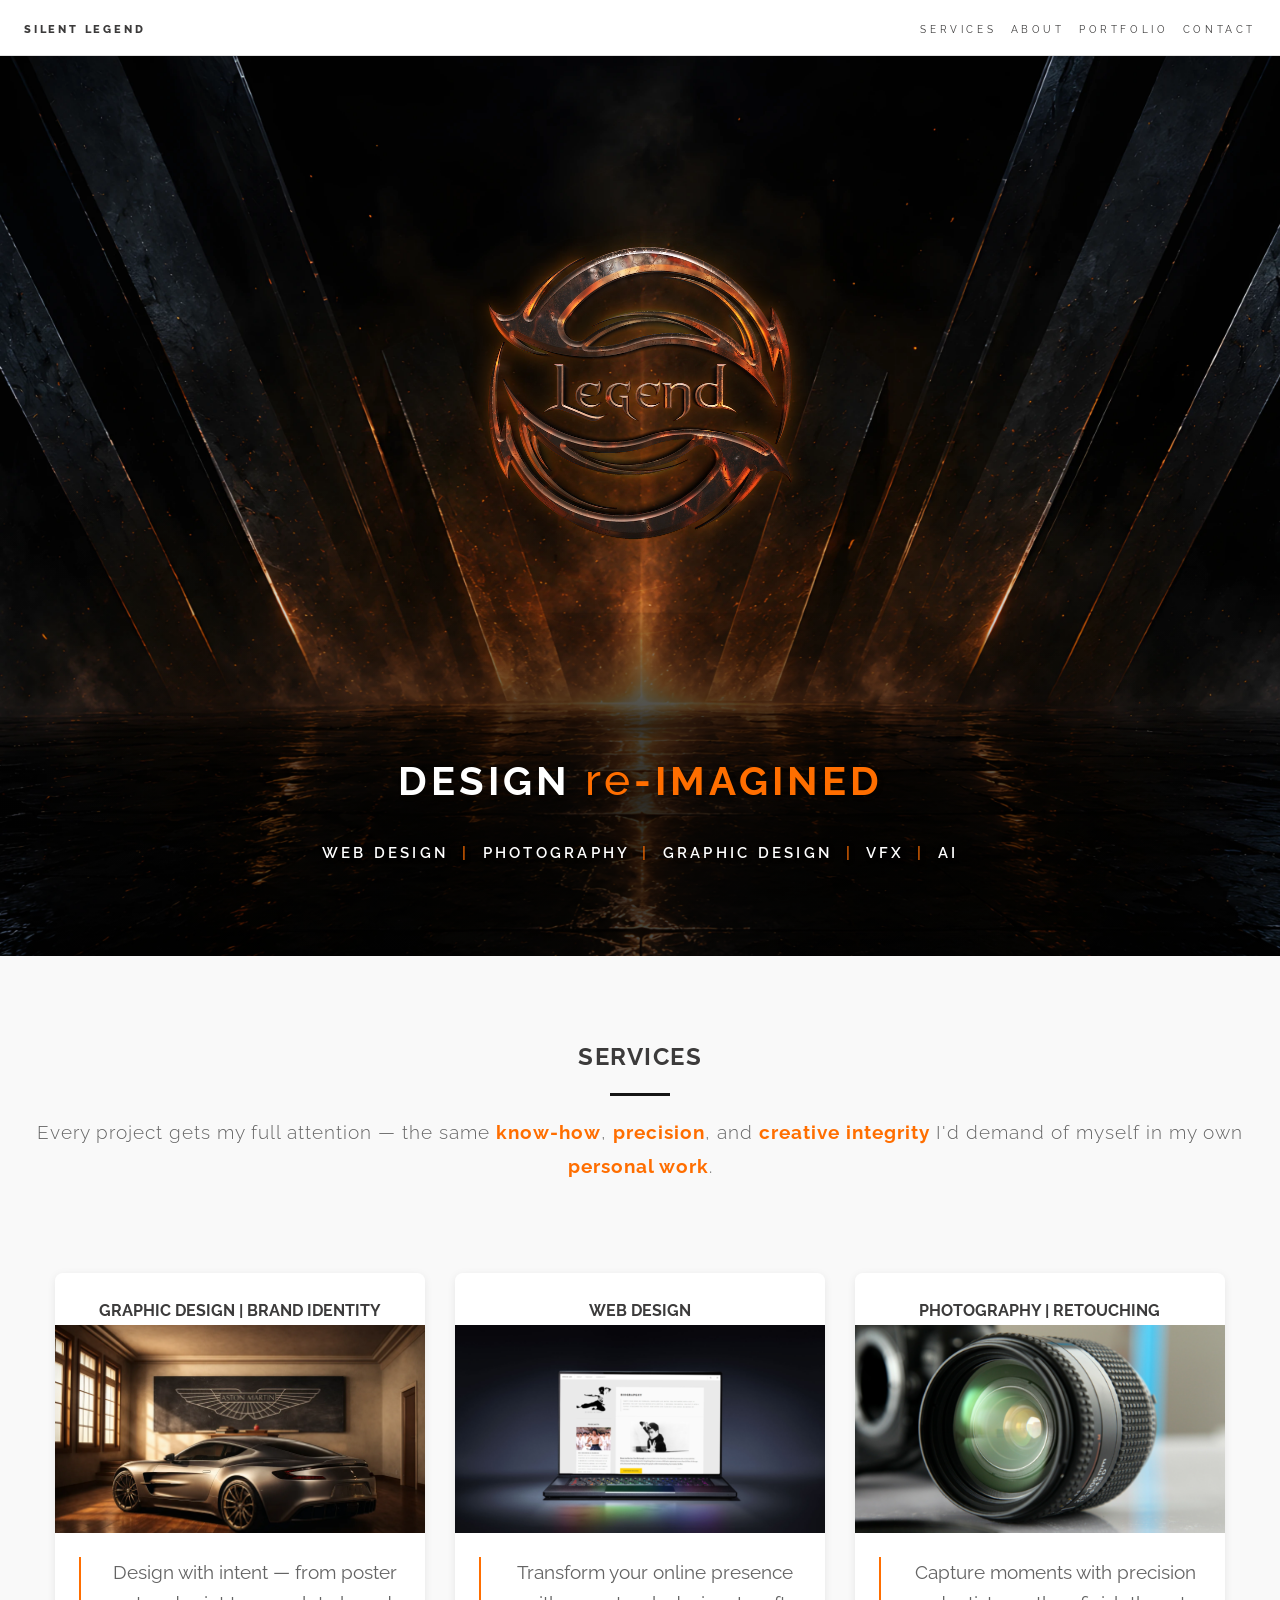
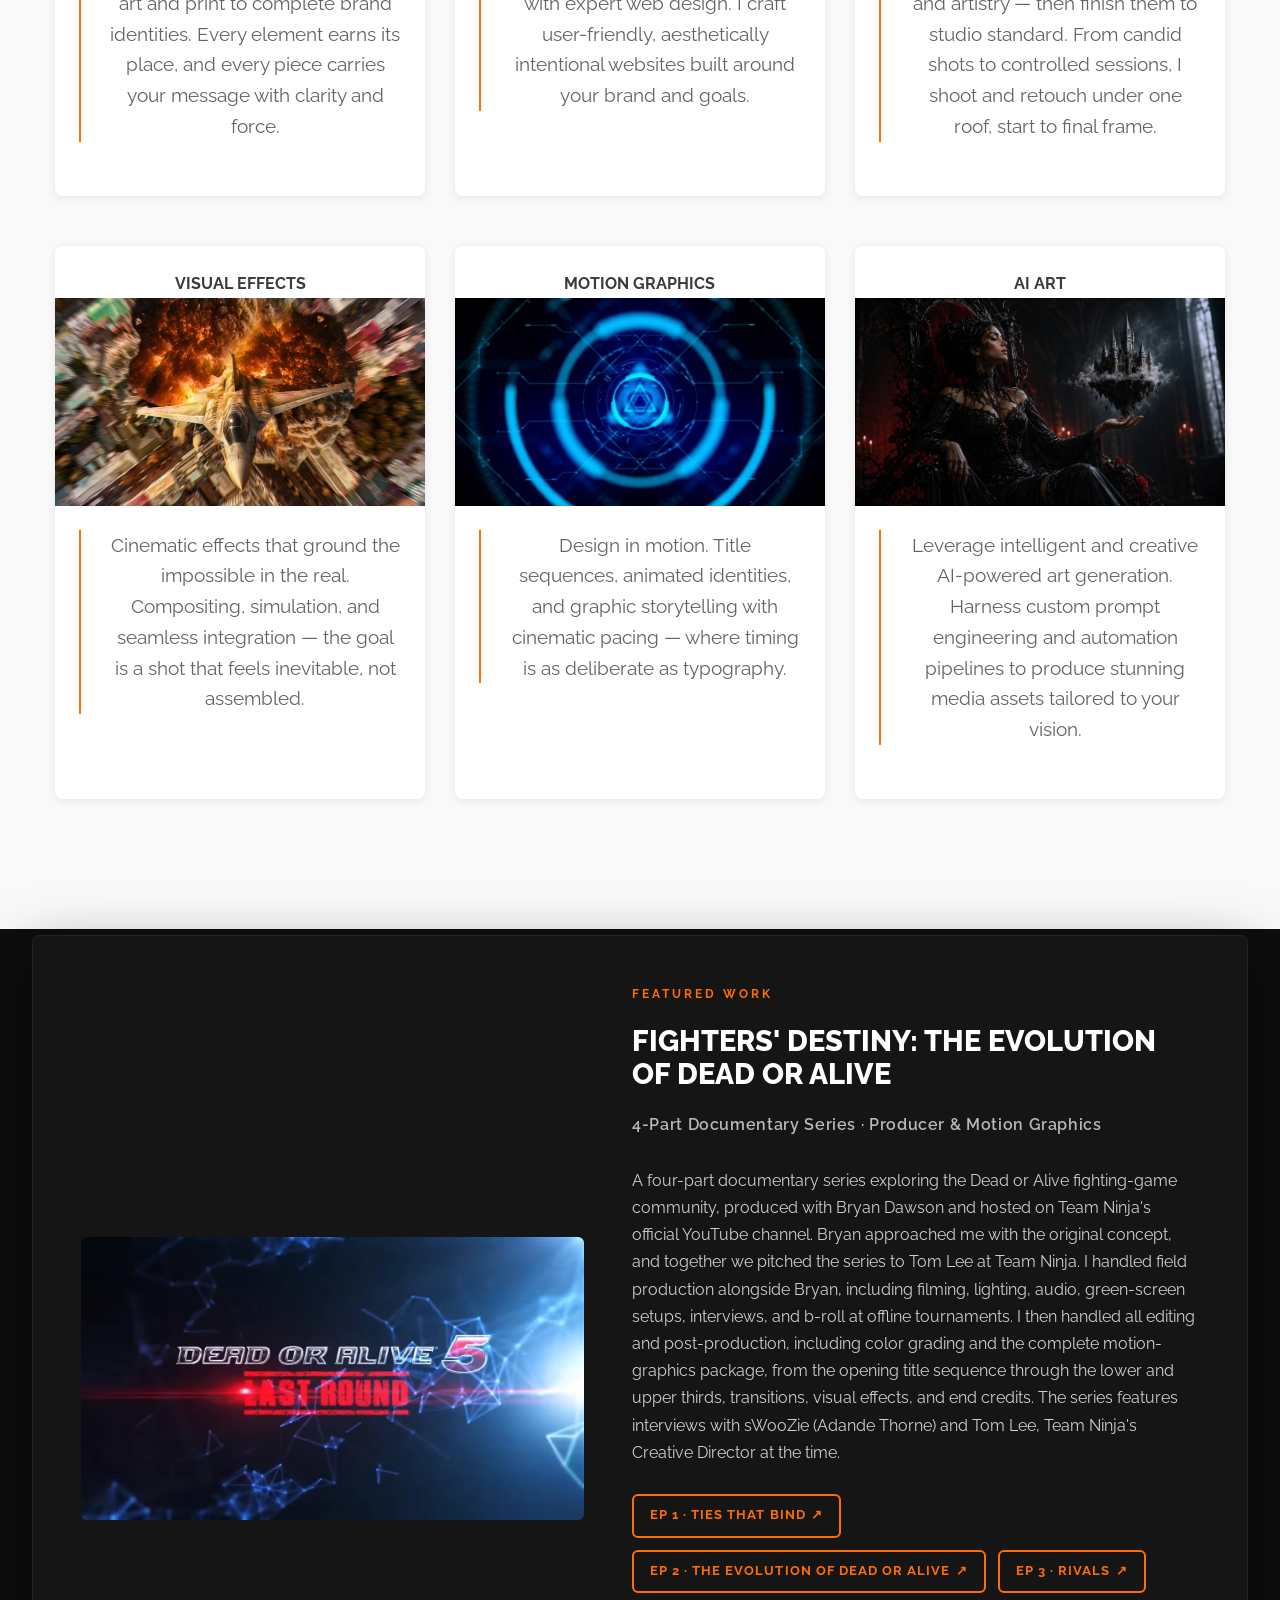
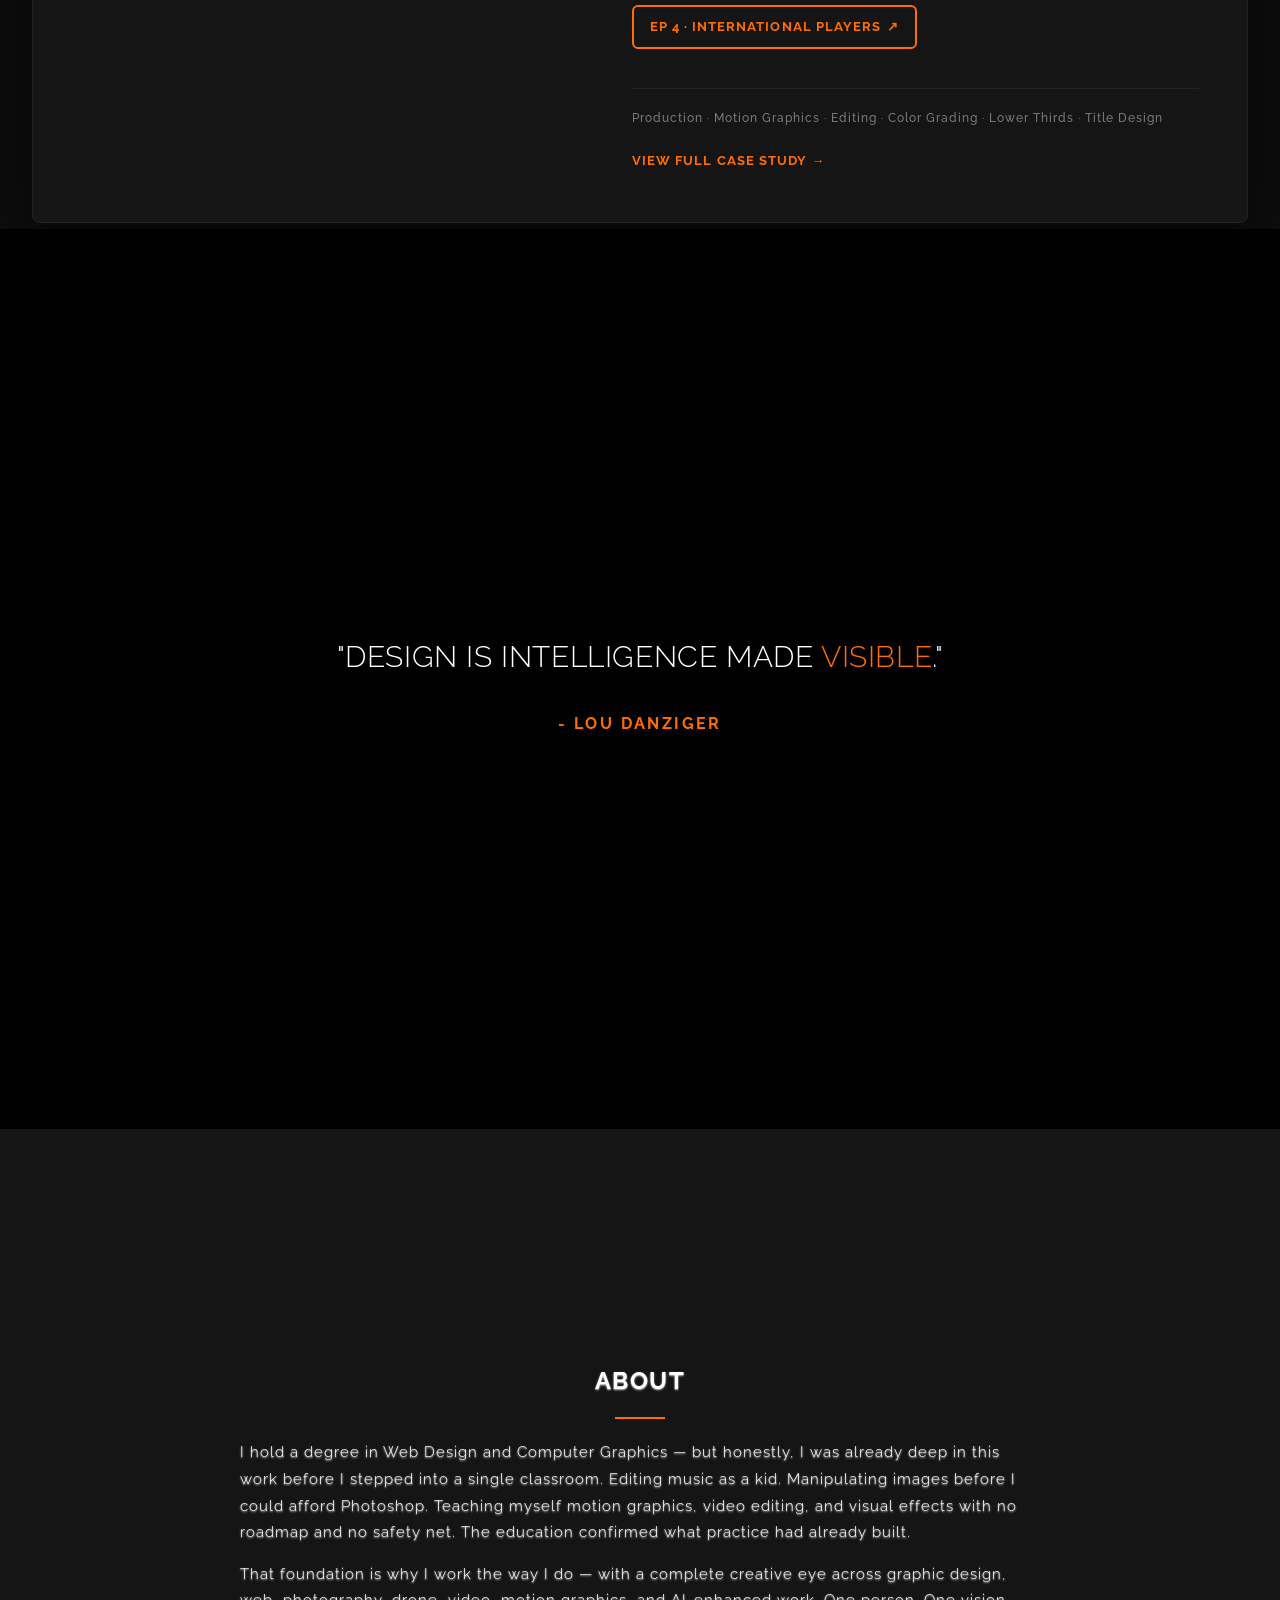
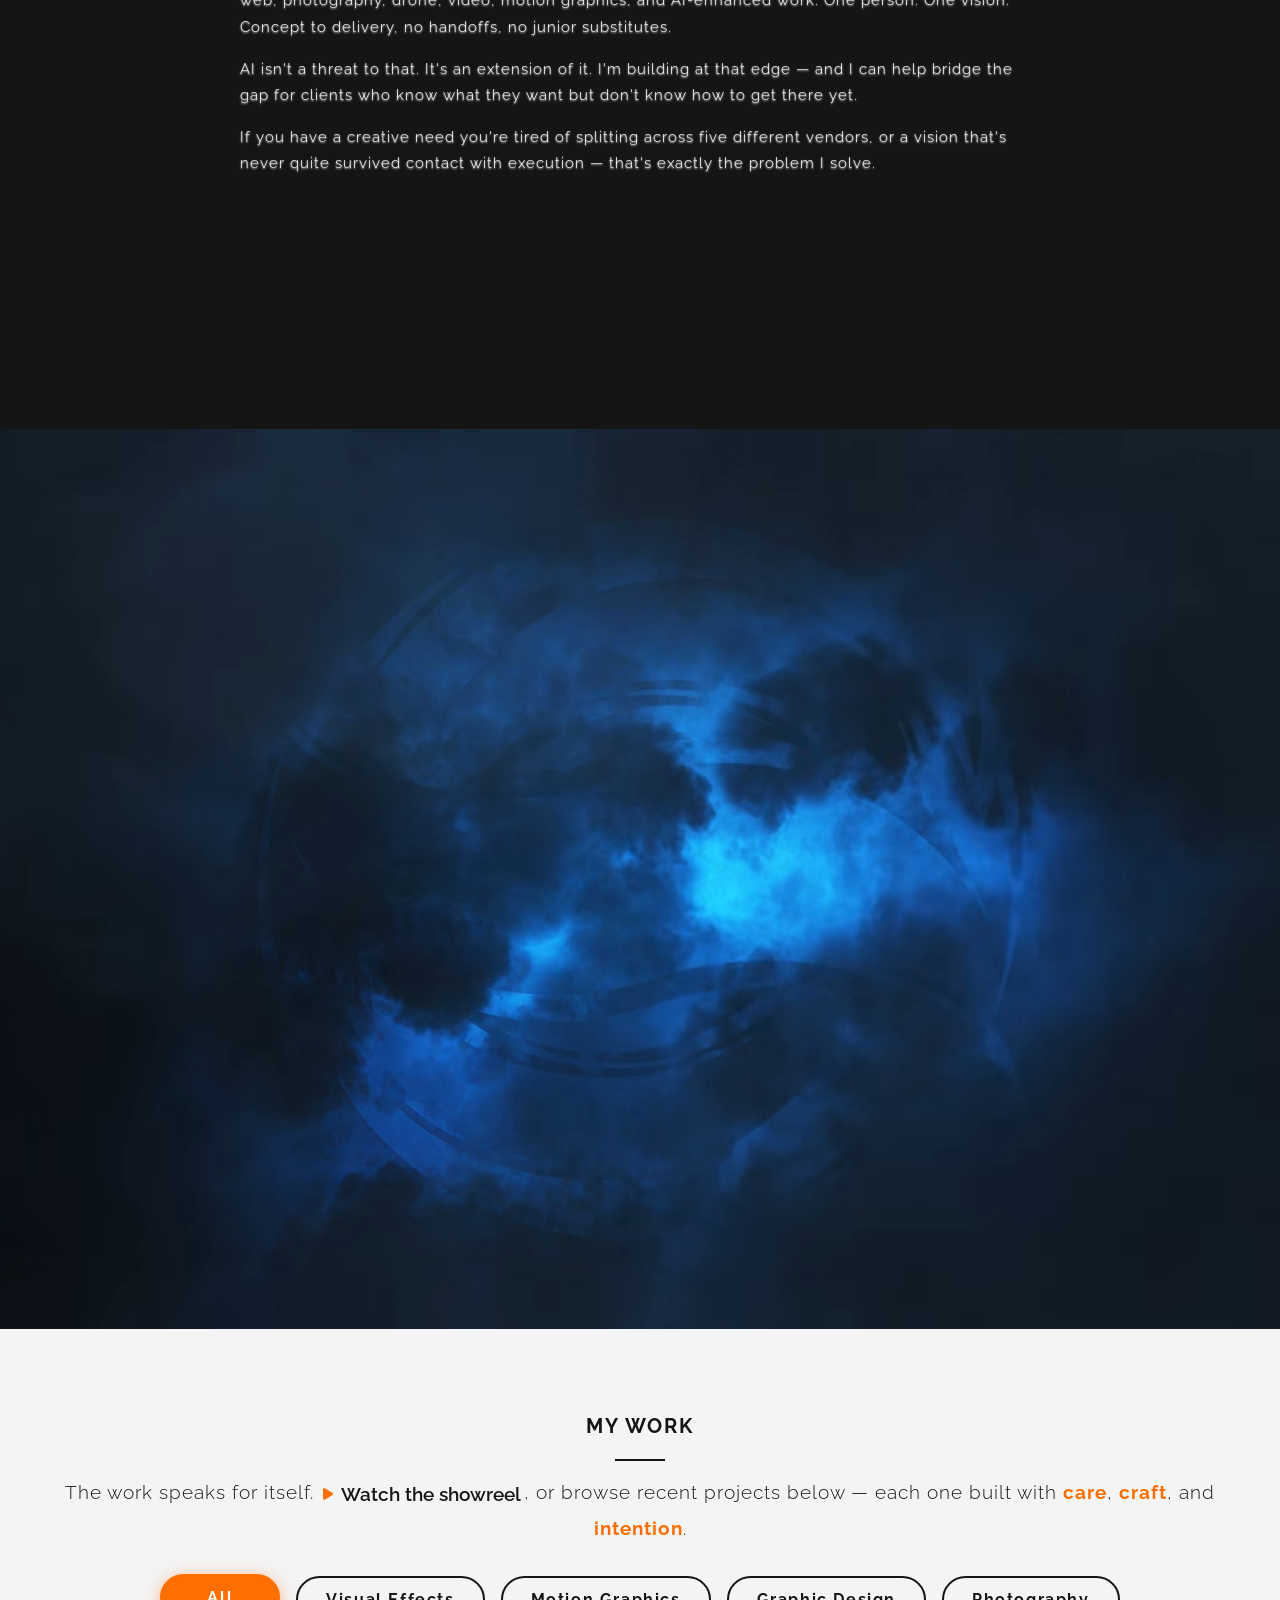
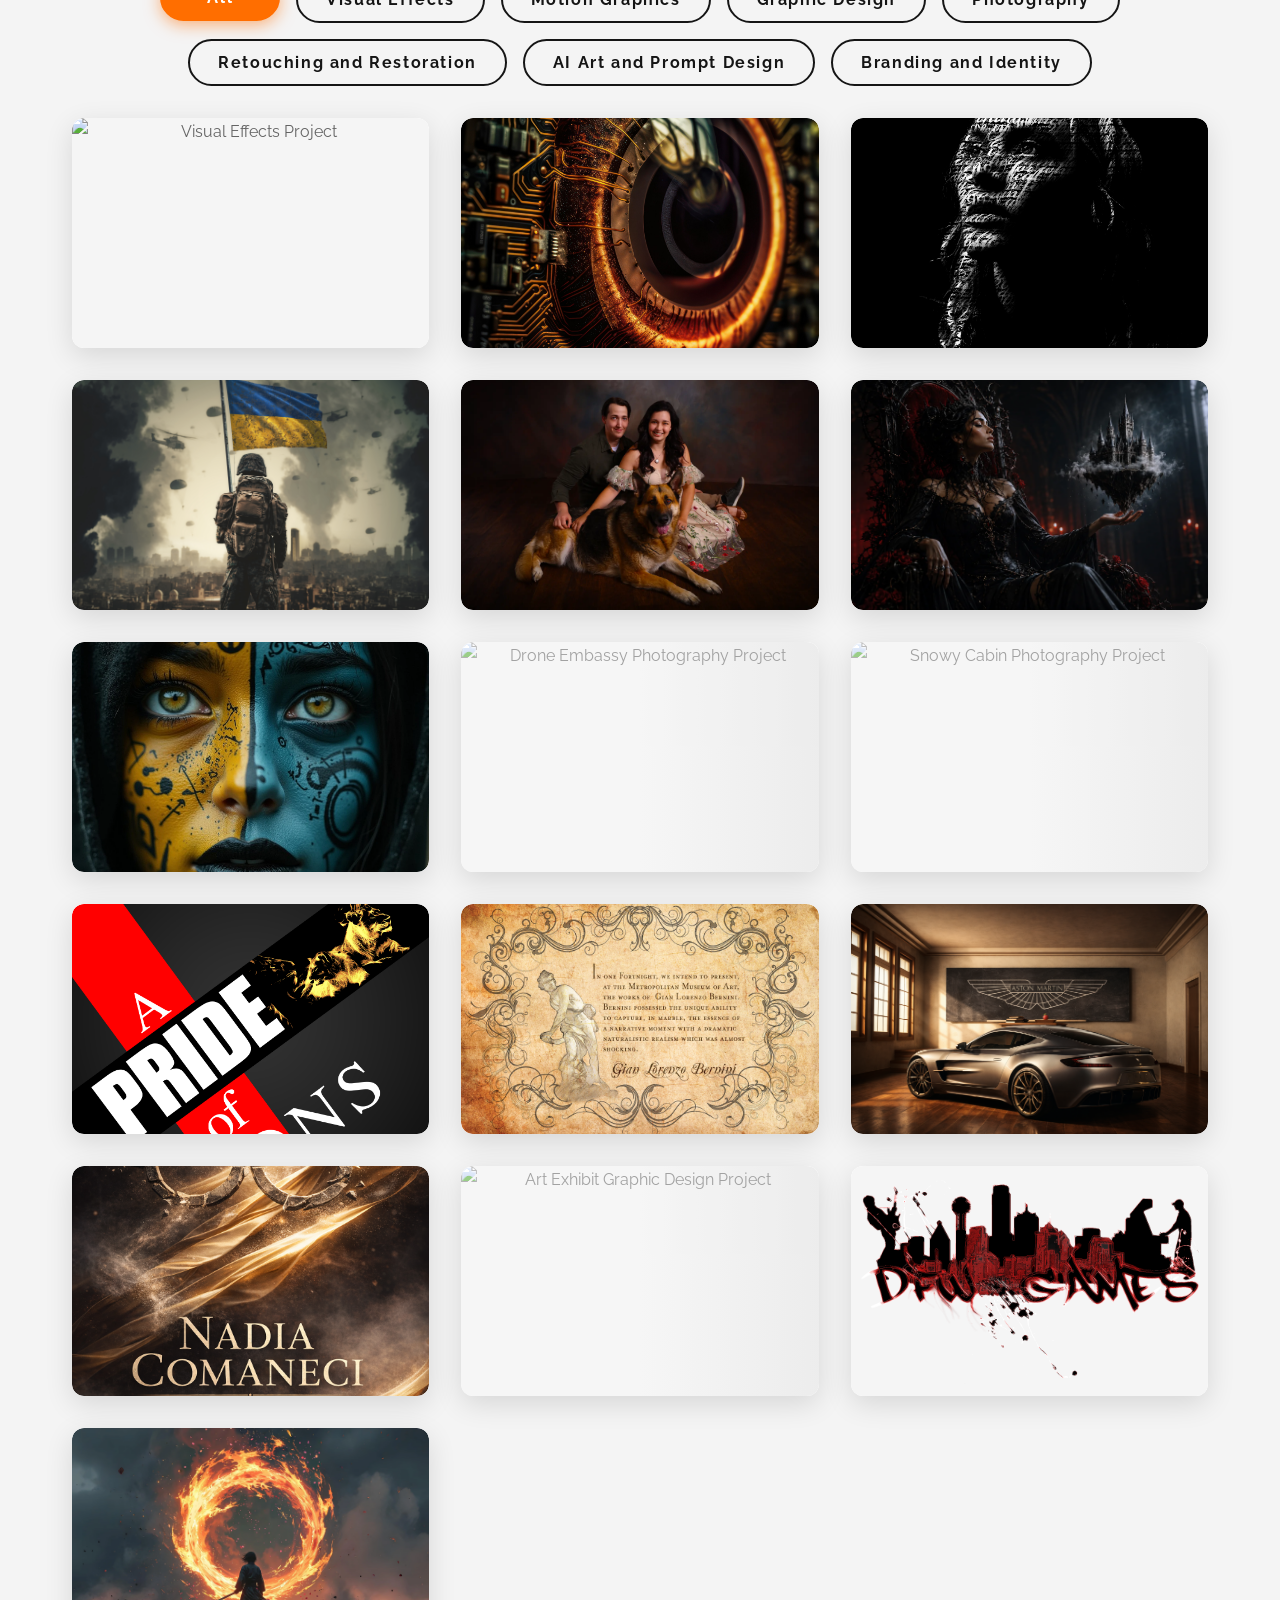
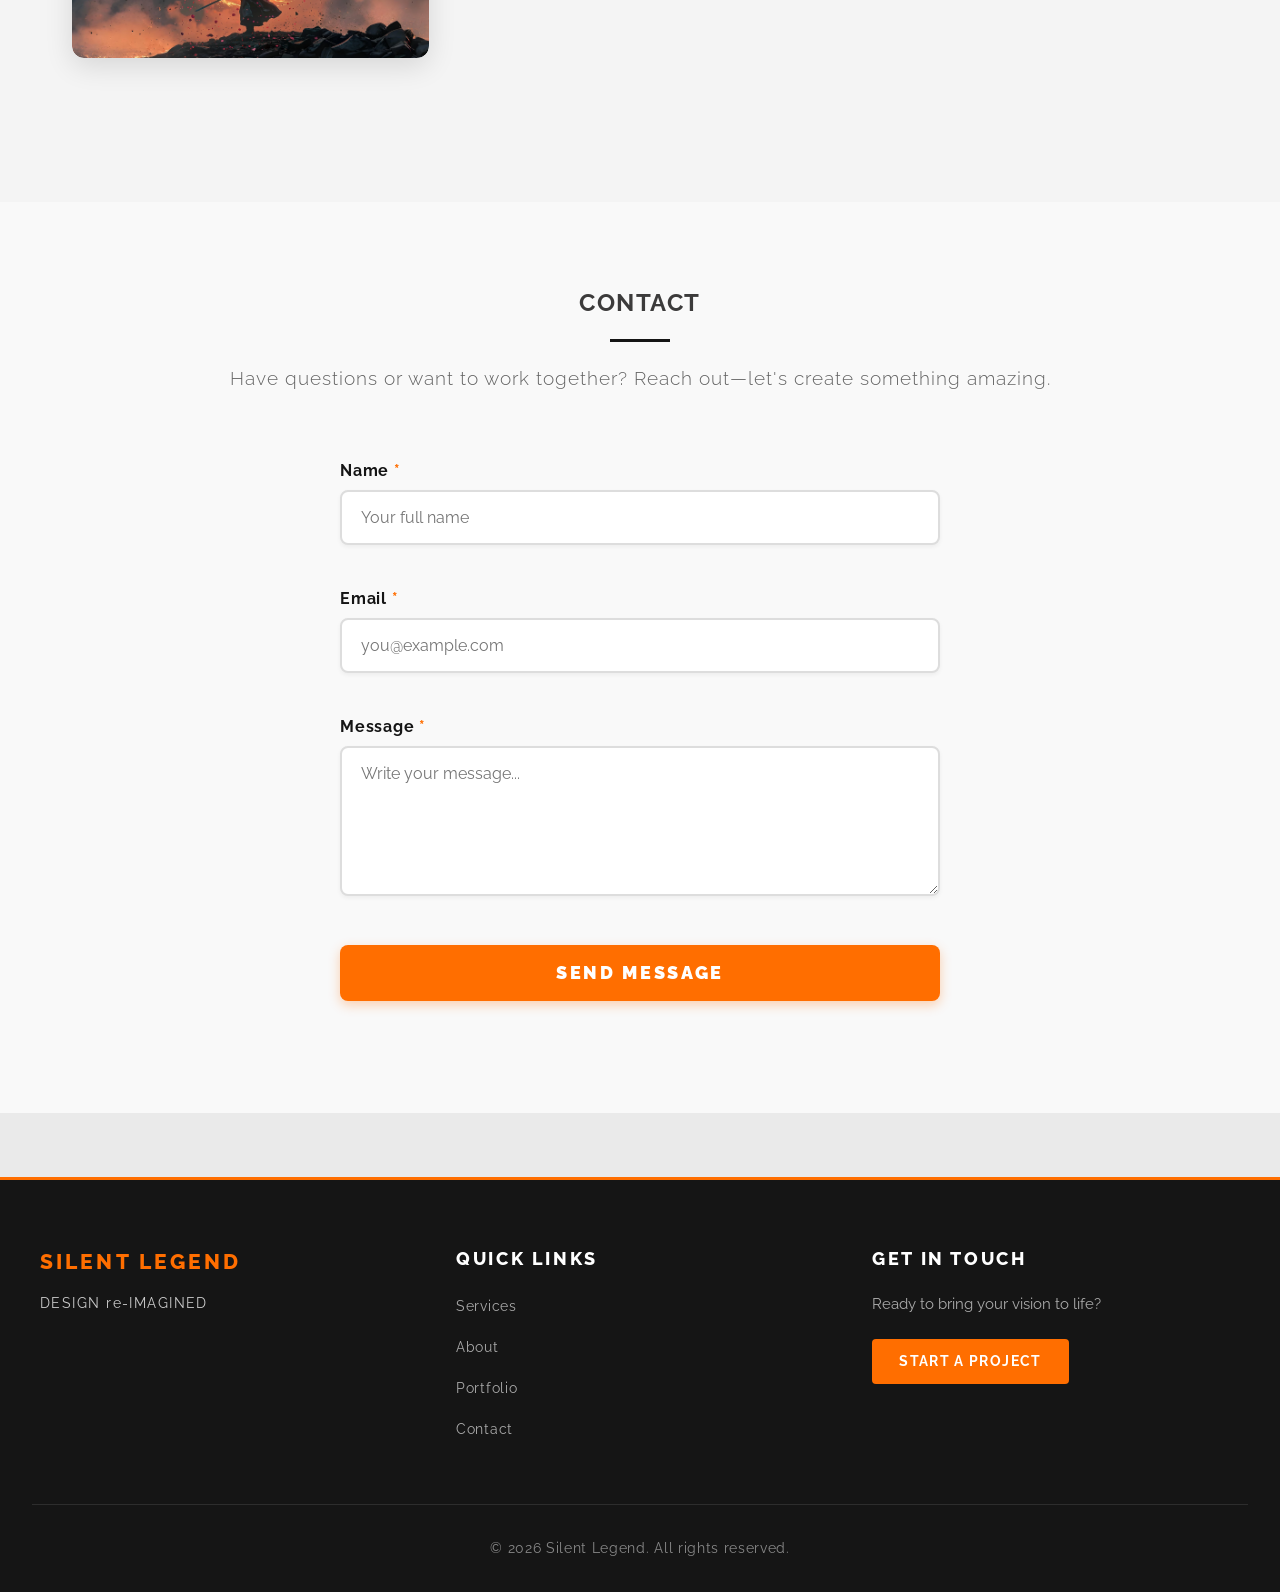
==== index.html @ d74fcbe3 "Refine DOA Featured Work links and production credits" ====
<!DOCTYPE html>
<html lang="en">

<head>
    <meta charset="utf-8" />
    <meta name="viewport" content="width=device-width, initial-scale=1" />
    
    <!-- Primary Meta Tags -->
    <title>Silent Legend - Design Re-imagined | Visual Effects, Motion Graphics & Web Design</title>
    <meta name="title" content="Silent Legend - Design Re-imagined | Visual Effects, Motion Graphics & Web Design" />
    <meta name="description"
        content="Silent Legend - Design re-imagined. Independent creative studio offering visual effects, motion graphics, web design, graphic design, and photography." />
    <meta name="keywords" content="visual effects, motion graphics, web design, AI art, photography, graphic design, creative agency" />
    <meta name="author" content="Silent Legend" />
    <meta name="robots" content="index, follow" />
    
    <!-- Open Graph / Facebook -->
    <meta property="og:type" content="website" />
    <meta property="og:url" content="https://silentlegend.com/" />
    <meta property="og:title" content="Silent Legend - Design Re-imagined" />
    <meta property="og:description" content="Independent creative studio offering visual effects, motion graphics, web design, graphic design, and photography." />
    <meta property="og:image" content="images/Hero/logo.png" />
    
    <!-- Twitter -->
    <meta property="twitter:card" content="summary_large_image" />
    <meta property="twitter:url" content="https://silentlegend.com/" />
    <meta property="twitter:title" content="Silent Legend - Design Re-imagined" />
    <meta property="twitter:description" content="Independent creative studio offering visual effects, motion graphics, web design, graphic design, and photography." />
    <meta property="twitter:image" content="images/Hero/logo.png" />
    
    <!-- Performance: Preconnect to external domains -->
    <link rel="preconnect" href="https://cdnjs.cloudflare.com" crossorigin />
    <link rel="preconnect" href="https://fonts.googleapis.com" crossorigin />
    <link rel="dns-prefetch" href="https://cdnjs.cloudflare.com" />
    <link rel="dns-prefetch" href="https://fonts.googleapis.com" />
    
    <!-- Preload critical hero images with fetchpriority -->
    <link rel="preload" as="image" href="images/Hero/HERO_BG.webp">
    
    <!-- Stylesheets -->
    <link rel="stylesheet" href="https://cdnjs.cloudflare.com/ajax/libs/font-awesome/6.0.0/css/all.min.css" 
        integrity="sha512-9usAa10IRO0HhonpyAIVpjrylPvoDwiPUiKdWk5t3PyolY1cOd4DSE0Ga+ri4AuTroPR5aQvXU9xC6qOPnzFeg==" 
        crossorigin="anonymous" referrerpolicy="no-referrer" />
    <link href="https://fonts.googleapis.com/css2?family=Source+Sans+Pro:wght@400;700&family=Raleway:wght@400;800;900&display=swap" 
        rel="stylesheet" />
    <link href="assets/css/styles.css" rel="stylesheet" />
    
    <!-- Favicons -->
    <link rel="icon" type="image/x-icon" href="images/Fav/favicon.ico" />
    <link rel="icon" type="image/png" sizes="32x32" href="images/Fav/favicon-32x32.png" />
    <link rel="icon" type="image/png" sizes="16x16" href="images/Fav/favicon-16x16.png" />
    <link rel="apple-touch-icon" sizes="180x180" href="images/Fav/apple-touch-icon.png" />
    <!-- Manifest will be loaded conditionally via script to avoid CORS errors with file:// protocol -->
    <link rel="mask-icon" href="images/Fav/safari-pinned-tab.svg" color="#5bbad5" />
    <meta name="msapplication-TileColor" content="#da532c" />
    <meta name="theme-color" content="#ffffff" />
</head>

<body class="is-preload">
    <!-- Loading Bar -->
    <div id="loading-bar" class="loading-bar" aria-hidden="false" role="progressbar" aria-valuenow="0" aria-valuemin="0" aria-valuemax="100">
        <div class="loading-bar-progress"></div>
    </div>
    
    <!--Header-->
    <header id="header">
        <h1><a href="#" class="logo">Silent Legend</a></h1>
        <nav class="links">
            <ul>
                <li><a href="#services">SERVICES</a></li>
                <li><a href="#about">ABOUT</a></li>
                <li><a href="#portfolio">PORTFOLIO</a></li>
                <li><a href="#contact">CONTACT</a></li>
            </ul>
        </nav>
        <!-- Hamburger Menu Button -->
        <button type="button" class="hamburger" aria-label="Toggle menu" aria-expanded="false" aria-controls="menu-container">
            <span class="bar top-bar"></span>
            <span class="bar middle-bar"></span>
            <span class="bar bottom-bar"></span>
        </button>
    </header>

    <!-- Menu Section -->
    <nav id="menu-container" class="menu-container hidden" aria-label="Main navigation" aria-hidden="true">
        <div class="menu-bg"></div>
        <div class="menu-content">
            <ul class="menu-links">
                <li><a href="#services">SERVICES</a></li>
                <li><a href="#about">ABOUT</a></li>
                <li><a href="#portfolio">PORTFOLIO</a></li>
                <li><a href="#contact">CONTACT</a></li>
            </ul>
        </div>
    </nav>

    <!-- Hero Section -->
    <section id="hero">
        <img src="images/Hero/Hero_Logo.webp" alt="Silent Legend — fire-metal emblem" class="hero-logo" fetchpriority="high" width="1200" height="1200" />
        <div class="hero-copy">
            <h3 class="hero-title">
                <a href="#services" class="scroll-button" aria-label="Scroll to Services">
                    <span class="design-text" data-text="DESIGN">DESIGN</span>
                    <span class="re-imagined"><span class="small-caps">re</span>-IMAGINED</span>
                </a>
            </h3>
            <p class="hero-services">WEB DESIGN <span class="sep">|</span> PHOTOGRAPHY <span class="sep">|</span> GRAPHIC DESIGN <span class="sep">|</span> VFX <span class="sep">|</span> AI</p>
        </div>
    </section>

    <!-- Services Section -->
    <section id="services" class="service-section section-format">
        <header id="services-header" class="section-header">
            <h2 data-title="Services" class="section-title">
                <span>Services</span>
            </h2>
            <div class="lead motto">
                <p>Every project gets my full attention — the same <ins>know-how</ins>, <ins>precision</ins>, and <ins>creative integrity</ins> I'd demand of myself in my own <ins>personal work</ins>.</p>

            </div>
        </header>
        <div class="services-row">
            <div class="service-column">
                <article class="service-post">
                    <header>
                        <h3><a href="#services-graphic-design" class="service-link" aria-label="Graphic Design and Brand Identity Services">Graphic Design | Brand Identity</a></h3>
                        <a href="#services-graphic-design" class="service-image-wrap service-link" aria-label="Explore Graphic Design Services">
                            <img src="images/Services/Graphic_Design_Service.webp" alt="Graphic Design and Brand Identity Services" />
                            <div class="left-line"></div>
                            <div class="right-line"></div>
                        </a>
                        <blockquote>Design with intent — from poster art and print to complete brand identities. Every element earns its place, and every piece carries your message with clarity and force.</blockquote>
                    </header>
                </article>
            </div>

            <div class="service-column">
                <article class="service-post">
                    <header>
                        <h3><a href="#services-web-design" class="service-link" aria-label="Web Design Services">Web Design</a></h3>
                        <a href="#services-web-design" class="service-image-wrap service-link" aria-label="Explore Web Design Services">
                            <img src="images/Services/Laptop.png" alt="Web Design Services" srcset="
                             images/Services/Laptop-300x163.png 300w,
                             images/Services/Laptop-500x271.png 500w,
                             images/Services/Laptop-750x406.png 750w,
                             images/Services/Laptop-1000x542.png 1000w,
                             images/Services/Laptop-1500x813.png 1500w,
                             images/Services/Laptop-2500x1354.png 2500w"
                                sizes="(max-width: 480px) 100vw, (min-width: 481px) and (max-width: 1024px) 80vw, 33vw" />
                            <div class="left-line"></div>
                            <div class="right-line"></div>
                        </a>
                        <blockquote>Transform your online presence with expert web design. I craft user-friendly, aesthetically intentional websites built around your brand and goals.</blockquote>
                    </header>
                </article>
            </div>

            <div class="service-column">
                <article class="service-post">
                    <header>
                        <h3><a href="#services-photography" class="service-link" aria-label="Photography and Retouching Services">Photography | Retouching</a></h3>
                        <a href="#services-photography" class="service-image-wrap service-link" aria-label="Explore Photography and Retouching Services">
                            <img src="images/Services/lens.png" alt="Photography Services" srcset="
                             images/Services/lens-300x163.png 300w,
                             images/Services/lens-500x271.png 500w,
                             images/Services/lens-750x406.png 750w,
                             images/Services/lens-1000x542.png 1000w,
                             images/Services/lens-1500x813.png 1500w,
                             images/Services/lens-2500x1354.png 2500w"
                                sizes="(max-width: 480px) 100vw, (min-width: 481px) and (max-width: 1024px) 80vw, 33vw" />
                            <div class="left-line"></div>
                            <div class="right-line"></div>
                        </a>
                        <blockquote>Capture moments with precision and artistry — then finish them to studio standard. From candid shots to controlled sessions, I shoot and retouch under one roof, start to final frame.</blockquote>
                    </header>
                </article>
            </div>

            <div class="service-column">
                <article class="service-post">
                    <header>
                        <h3><a href="#services-visual-effects" class="service-link" aria-label="Visual Effects Services">Visual Effects</a></h3>
                        <a href="#services-visual-effects" class="service-image-wrap service-link" aria-label="Explore Visual Effects Services">
                            <img src="images/Services/VFX_Service.webp" alt="Visual Effects Services" loading="lazy" />
                            <div class="left-line"></div>
                            <div class="right-line"></div>
                        </a>
                        <blockquote>Cinematic effects that ground the impossible in the real. Compositing, simulation, and seamless integration — the goal is a shot that feels inevitable, not assembled.</blockquote>
                    </header>
                </article>
            </div>

            <div class="service-column">
                <article class="service-post">
                    <header>
                        <h3><a href="#services-motion-graphics" class="service-link" aria-label="Motion Graphics Services">Motion Graphics</a></h3>
                        <a href="#services-motion-graphics" class="service-image-wrap service-link" aria-label="Explore Motion Graphics Services">
                            <img src="images/Services/Digital-Focus.png" alt="Motion Graphics Services" srcset="
                             images/Services/Digital-Focus-300x163.png 300w,
                             images/Services/Digital-Focus-500x271.png 500w,
                             images/Services/Digital-Focus-750x406.png 750w,
                             images/Services/Digital-Focus-1000x542.png 1000w,
                             images/Services/Digital-Focus-1500x813.png 1500w,
                             images/Services/Digital-Focus-2500x1354.png 2500w"
                                sizes="(max-width: 480px) 100vw, (min-width: 481px) and (max-width: 1024px) 80vw, 33vw" />
                            <div class="left-line"></div>
                            <div class="right-line"></div>
                        </a>
                        <blockquote>Design in motion. Title sequences, animated identities, and graphic storytelling with cinematic pacing — where timing is as deliberate as typography.</blockquote>
                    </header>
                </article>
            </div>

            <!-- New AI Art Service -->
            <div class="service-column">
                <article class="service-post">
                    <header>
                        <h3><a href="#services-ai-art" class="service-link" aria-label="AI Art Services">AI Art</a></h3>
                        <a href="#services-ai-art" class="service-image-wrap service-link" aria-label="Explore AI Art Services">
                            <img src="images/Portfolio/AI_Art_and_Prompt_Design/Royalty.webp" alt="The Kingdom in Her Keeping — AI art of a sovereign woman conjuring a floating gothic castle" loading="lazy" />
                            <div class="left-line"></div>
                            <div class="right-line"></div>
                        </a>
                        <blockquote>
                            Leverage intelligent and creative AI-powered art generation. Harness custom prompt engineering and automation pipelines to produce stunning media assets tailored to your vision.
                        </blockquote>
                    </header>
                </article>
            </div>
        </div>

        <!-- Expandable Service Detail Sections -->
        <div class="service-details-container">
            <div class="service-details-backdrop"></div>
            <!-- Visual Effects Service Details -->
            <section id="services-visual-effects" class="service-detail-section">
                <div class="service-detail-content">
                    <button class="service-detail-close-btn" aria-label="Close service details">
                        <i class="fas fa-times"></i>
                    </button>
                    <div class="service-detail-header">
                        <h2>Visual Effects</h2>
                        <p class="service-detail-tagline">Cinematic effects that ground the impossible in the real</p>
                    </div>
                    <div class="service-detail-body">
                        <div class="service-detail-image">
                            <img src="images/Services/VFX_Service.webp" alt="Visual Effects" />
                        </div>
                        <div class="service-detail-text">
                            <div class="service-detail-description">
                                <p>Visual effects work is problem-solving disguised as spectacle. An explosion, a set extension, a composited element — none of it lands unless the light, perspective, and grain agree with the plate it lives in. My focus is that agreement: effects that feel shot, not added.</p>
                                <p>I handle the full compositing pipeline — keying, tracking, integration, and grading — so the finished shot arrives as one coherent image, not a stack of layers. Whether it's a single hero shot or effects across a full edit, the standard is the same: if you can see the seam, it isn't done.</p>
                            </div>
                            <div class="service-detail-features">
                                <h3>What I Offer</h3>
                                <ul>
                                    <li>Explosion and environmental effects</li>
                                    <li>Advanced particle systems and compositing</li>
                                    <li>Green screen keying and spill suppression</li>
                                    <li>Motion tracking and stabilization</li>
                                    <li>Set extension and matte painting integration</li>
                                    <li>Visual effects integration with live-action</li>
                                    <li>Color grading and shot finishing</li>
                                    <li>Cinematic visual storytelling</li>
                                </ul>
                            </div>
                            <div class="service-detail-process">
                                <h3>My Process</h3>
                                <p>I begin by understanding your creative vision and technical requirements. Through collaborative planning, I develop a comprehensive approach that combines artistic direction with technical precision. My workflow includes pre-visualization, asset creation, compositing, and final delivery in your preferred format.</p>
                            </div>
                            <div class="service-detail-cta">
                                <a href="#contact" class="service-cta-button">Get Started</a>
                                <a href="#portfolio" class="service-cta-button-secondary" data-filter=".visual-effects">View VFX Work</a>
                            </div>
                        </div>
                    </div>
                </div>
            </section>

            <!-- Graphic Design & Brand Identity Service Details -->
            <section id="services-graphic-design" class="service-detail-section">
                <div class="service-detail-content">
                    <button class="service-detail-close-btn" aria-label="Close service details">
                        <i class="fas fa-times"></i>
                    </button>
                    <div class="service-detail-header">
                        <h2>Graphic Design & Brand Identity</h2>
                        <p class="service-detail-tagline">Design with intent — from single pieces to complete identities</p>
                    </div>
                    <div class="service-detail-body">
                        <div class="service-detail-image">
                            <img src="images/Services/Graphic_Design_Service.webp" alt="Graphic Design and Brand Identity" />
                        </div>
                        <div class="service-detail-text">
                            <div class="service-detail-description">
                                <p>Graphic design is where I started, and it's the discipline underneath everything else I do. Whether it's a poster, a book cover, a campaign image, or a full rebrand, my approach is the same: understand what the piece needs to say, then make every element — type, color, light, composition — work toward saying it.</p>
                                <p>Brand identity work goes deeper than a logo. I build visual systems that hold together across every surface a brand touches, from print to screen to signage. When a client comes to me with something flat and functional, my job is to find the character it was missing and make it unmistakable.</p>
                            </div>
                            <div class="service-detail-features">
                                <h3>What I Offer</h3>
                                <ul>
                                    <li>Poster design and key art</li>
                                    <li>Logo design and brand identity systems</li>
                                    <li>Print design — menus, mailers, editorial, packaging</li>
                                    <li>Typography and layout design</li>
                                    <li>Photo compositing and image manipulation</li>
                                    <li>Campaign concepts and art direction</li>
                                    <li>Book and album cover design</li>
                                    <li>Color grading and finishing</li>
                                    <li>Production-ready files for print and digital</li>
                                </ul>
                            </div>
                            <div class="service-detail-process">
                                <h3>My Process</h3>
                                <p>Every project starts with the message, not the software. I dig into what the piece needs to accomplish and who it needs to reach, then explore directions before committing to one. From there it's craft: building the composition, refining the details, and delivering final files prepared for exactly where they'll live — press, screen, or both.</p>
                            </div>
                            <div class="service-detail-cta">
                                <a href="#contact" class="service-cta-button">Get Started</a>
                                <a href="#portfolio" class="service-cta-button-secondary" data-filter=".graphic-design">View Graphic Design</a>
                                <a href="#portfolio" class="service-cta-button-secondary" data-filter=".branding-and-identity">View Brand Work</a>
                            </div>
                        </div>
                    </div>
                </div>
            </section>

            <!-- Web Design Service Details -->
            <section id="services-web-design" class="service-detail-section">
                <div class="service-detail-content">
                    <button class="service-detail-close-btn" aria-label="Close service details">
                        <i class="fas fa-times"></i>
                    </button>
                    <div class="service-detail-header">
                        <h2>Web Design</h2>
                        <p class="service-detail-tagline">Transform your online presence with expert web design services</p>
                    </div>
                    <div class="service-detail-body">
                        <div class="service-detail-image">
                            <img src="images/Services/Laptop.png" alt="Web Design Services" />
                        </div>
                        <div class="service-detail-text">
                            <div class="service-detail-description">
                                <p>I craft aesthetically intentional, user-friendly websites tailored to your brand identity. I combine seamless UI/UX with advanced development technologies to create responsive multi-device experiences that convert visitors into customers.</p>
                                <p>Every website I design is built with performance, accessibility, and user engagement in mind. From initial concept to final deployment, I ensure your digital presence reflects the quality and professionalism of your brand while delivering exceptional user experiences across all platforms.</p>
                            </div>
                            <div class="service-detail-features">
                                <h3>What I Offer</h3>
                                <ul>
                                    <li>Responsive web design for all devices</li>
                                    <li>User experience (UX) and interface (UI) design</li>
                                    <li>Custom website development</li>
                                    <li>E-commerce solutions and online stores</li>
                                    <li>Performance optimization and speed enhancement</li>
                                    <li>SEO-friendly design and structure</li>
                                    <li>Content management system integration</li>
                                    <li>Interactive elements and animations</li>
                                    <li>Accessibility compliance (WCAG standards)</li>
                                </ul>
                            </div>
                            <div class="service-detail-process">
                                <h3>My Process</h3>
                                <p>I start with a comprehensive discovery phase to understand your business goals, target audience, and brand identity. Through wireframing and prototyping, I create a user-centered design that balances aesthetics with functionality. My development process emphasizes clean code, responsive design, and thorough testing to ensure your website performs flawlessly across all devices and browsers.</p>
                            </div>
                            <div class="service-detail-cta">
                                <a href="#contact" class="service-cta-button">Get Started</a>
                                <a href="#portfolio" class="service-cta-button-secondary" data-filter=".web-design">View Portfolio</a>
                            </div>
                        </div>
                    </div>
                </div>
            </section>

            <!-- Photography Service Details -->
            <section id="services-photography" class="service-detail-section">
                <div class="service-detail-content">
                    <button class="service-detail-close-btn" aria-label="Close service details">
                        <i class="fas fa-times"></i>
                    </button>
                    <div class="service-detail-header">
                        <h2>Photography & Retouching</h2>
                        <p class="service-detail-tagline">Capture moments with precision and artistry</p>
                    </div>
                    <div class="service-detail-body">
                        <div class="service-detail-image">
                            <img src="images/Services/lens.png" alt="Photography Services" />
                        </div>
                        <div class="service-detail-text">
                            <div class="service-detail-description">
                                <p>Professional photography services that capture your brand story with precision and artistry. From studio sessions to candid captures, I provide beautiful images that resonate and inspire, helping you tell your story through compelling visual narratives.</p>
                                <p>My photography approach combines technical expertise with creative vision. Whether capturing the perfect product shot, documenting a corporate event, or creating stunning landscape imagery, I ensure every photograph tells a story and elevates your visual communication.</p>
                            </div>
                            <div class="service-detail-features">
                                <h3>What I Offer</h3>
                                <ul>
                                    <li>Product and commercial photography</li>
                                    <li>Portrait and lifestyle photography</li>
                                    <li>Event and corporate photography</li>
                                    <li>Aerial and landscape photography</li>
                                    <li>Post-processing and retouching</li>
                                    <li>Image optimization for web and print</li>
                                    <li>Studio and location photography</li>
                                    <li>Photo editing and color correction</li>
                                    <li>High-resolution image delivery</li>
                                    <li>Restoration of damaged or aged photographs</li>
                                    <li>Professional-checklist studio retouching</li>
                                    <li>Background cleanup, extension, and compositing</li>
                                </ul>
                            </div>
                            <div class="service-detail-process">
                                <h3>My Process</h3>
                                <p>I begin with a consultation to understand your vision and requirements. Through careful planning and preparation, I ensure optimal lighting, composition, and timing. My post-production workflow includes professional editing, color grading, and retouching to deliver images that exceed expectations. Final images are delivered in your preferred formats, optimized for their intended use.</p>
                            </div>
                            <div class="service-detail-cta">
                                <a href="#contact" class="service-cta-button">Get Started</a>
                                <a href="#portfolio" class="service-cta-button-secondary" data-filter=".photography">View Photography</a>
                                <a href="#portfolio" class="service-cta-button-secondary" data-filter=".retouching-and-restoration">View Retouching</a>
                            </div>
                        </div>
                    </div>
                </div>
            </section>

            <!-- Motion Graphics Service Details -->
            <section id="services-motion-graphics" class="service-detail-section">
                <div class="service-detail-content">
                    <button class="service-detail-close-btn" aria-label="Close service details">
                        <i class="fas fa-times"></i>
                    </button>
                    <div class="service-detail-header">
                        <h2>Motion Graphics</h2>
                        <p class="service-detail-tagline">Design in motion — where timing is as deliberate as typography</p>
                    </div>
                    <div class="service-detail-body">
                        <div class="service-detail-image">
                            <img src="images/Services/Digital-Focus.png" alt="Motion Graphics" />
                        </div>
                        <div class="service-detail-text">
                            <div class="service-detail-description">
                                <p>Motion graphics is graphic design with a fourth dimension. Every principle that makes a still piece work — hierarchy, contrast, rhythm — still applies, but now pacing, easing, and sound carry half the meaning. A title card that arrives a half-second late tells a different story than one that lands on the beat.</p>
                                <p>I've built motion graphics packages for full documentary series — titles, lower thirds, transitions, and animated graphics designed as one cohesive system across every episode. Whether it's a logo reveal, an explainer, or a complete broadcast package, I design the motion and the graphics together, not one bolted onto the other.</p>
                            </div>
                            <div class="service-detail-features">
                                <h3>What I Offer</h3>
                                <ul>
                                    <li>Title sequences and logo animation</li>
                                    <li>Broadcast and documentary graphics packages</li>
                                    <li>Lower thirds, transitions, and bumpers</li>
                                    <li>Kinetic typography</li>
                                    <li>Animated infographics and explainers</li>
                                    <li>Motion design for social and web</li>
                                    <li>3D animation and camera work</li>
                                    <li>Sound-synced editing and pacing</li>
                                </ul>
                            </div>
                            <div class="service-detail-process">
                                <h3>My Process</h3>
                                <p>I start with style frames — locking the look as still designs before anything moves. Once the direction is approved, I build the animation with deliberate pacing, timed to music or narration where it applies, and deliver in whatever formats the destination needs, from broadcast masters to web-optimized versions.</p>
                            </div>
                            <div class="service-detail-cta">
                                <a href="#contact" class="service-cta-button">Get Started</a>
                                <a href="#portfolio" class="service-cta-button-secondary" data-filter=".motion-graphics">View Motion Work</a>
                            </div>
                        </div>
                    </div>
                </div>
            </section>

            <!-- AI Art Service Details -->
            <section id="services-ai-art" class="service-detail-section">
                <div class="service-detail-content">
                    <button class="service-detail-close-btn" aria-label="Close service details">
                        <i class="fas fa-times"></i>
                    </button>
                    <div class="service-detail-header">
                        <h2>AI Art & Consulting</h2>
                        <p class="service-detail-tagline">Leverage intelligent and creative AI-powered art generation</p>
                    </div>
                    <div class="service-detail-body">
                        <div class="service-detail-image">
                            <img src="images/Portfolio/AI_Art_and_Prompt_Design/Royalty.webp" alt="The Kingdom in Her Keeping — AI art of a sovereign woman conjuring a floating gothic castle" />
                        </div>
                        <div class="service-detail-text">
                            <div class="service-detail-description">
                                <p>With over 15 years of multidisciplinary expertise, I fuse AI prompt engineering, multimedia design, and cutting-edge automation pipelines to craft innovative visual content and dynamic user experiences. Whether building custom persona memory systems or deploying privacy-first AI tools, my work is at the forefront of creative technology.</p>
                                <p>AI Art represents the convergence of artificial intelligence and creative expression. Through sophisticated prompt engineering and iterative refinement, I generate unique visual assets that push the boundaries of digital creativity. My approach combines technical understanding of AI systems with artistic vision to produce stunning, one-of-a-kind imagery.</p>
                            </div>
                            <div class="service-detail-features">
                                <h3>What I Offer</h3>
                                <ul>
                                    <li>Custom AI art generation and prompt engineering</li>
                                    <li>AI automation pipeline development</li>
                                    <li>Creative AI consulting and strategy</li>
                                    <li>Custom persona memory systems</li>
                                    <li>Privacy-first AI tool development</li>
                                    <li>AI-powered visual content creation</li>
                                    <li>Style transfer and image manipulation</li>
                                    <li>AI workflow optimization</li>
                                    <li>Multi-model AI art generation</li>
                                </ul>
                            </div>
                            <div class="service-detail-process">
                                <h3>My Process</h3>
                                <p>I start by understanding your creative goals and technical requirements. Through iterative prompt refinement and model selection, I develop a tailored approach to AI art generation. My process includes concept development, prompt engineering, iterative generation, post-processing, and final asset delivery. I work with various AI models and techniques to achieve the desired aesthetic and conceptual outcome.</p>
                            </div>
                            <div class="service-detail-cta">
                                <a href="#contact" class="service-cta-button">Get Started</a>
                                <a href="#portfolio" class="service-cta-button-secondary" data-filter=".ai-art-and-prompt-design">View AI Art</a>
                            </div>
                        </div>
                    </div>
                </div>
            </section>
        </div>
    </section>

    <!-- Featured Work Section -->
    <section id="featured-work" class="featured-work-section" aria-labelledby="featured-work-title">
        <div class="featured-work-card">
            <div class="featured-work-preview">
                <img src="images/Featured_Work/Fighters_Destiny_Documentary.webp" alt="Dead or Alive 5 Last Round title frame from the Fighters' Destiny documentary motion-graphics package" loading="lazy" width="1200" height="675" />
            </div>
            <div class="featured-work-content">
                <span class="featured-work-label">FEATURED WORK</span>
                <h2 id="featured-work-title" class="featured-work-title">Fighters' Destiny: The Evolution of Dead or Alive</h2>
                <p class="featured-work-subtitle">4-Part Documentary Series &middot; Producer &amp; Motion Graphics</p>
                <p class="featured-work-description">A four-part documentary series exploring the Dead or Alive fighting-game community, produced with Bryan Dawson and hosted on Team Ninja's official YouTube channel. Bryan approached me with the original concept, and together we pitched the series to Tom Lee at Team Ninja. I handled field production alongside Bryan, including filming, lighting, audio, green-screen setups, interviews, and b-roll at offline tournaments. I then handled all editing and post-production, including color grading and the complete motion-graphics package, from the opening title sequence through the lower and upper thirds, transitions, visual effects, and end credits. The series features interviews with sWooZie (Adande Thorne) and Tom Lee, Team Ninja's Creative Director at the time.</p>
                <div class="featured-work-episodes" role="group" aria-label="Fighters' Destiny episodes">
                    <a href="https://youtu.be/u172920GgoM" class="featured-work-episode-link" target="_blank" rel="noopener noreferrer">Ep 1 · Ties That Bind <span aria-hidden="true">↗</span></a>
                    <a href="https://youtu.be/lvpDKtQ_rLM" class="featured-work-episode-link" target="_blank" rel="noopener noreferrer">Ep 2 · The Evolution of Dead or Alive <span aria-hidden="true">↗</span></a>
                    <a href="https://youtu.be/sF36qM48Ggo" class="featured-work-episode-link" target="_blank" rel="noopener noreferrer">Ep 3 · Rivals <span aria-hidden="true">↗</span></a>
                    <a href="https://youtu.be/f6G0DTE0Of4" class="featured-work-episode-link" target="_blank" rel="noopener noreferrer">Ep 4 · International Players <span aria-hidden="true">↗</span></a>
                </div>
                <p class="featured-work-credits">Production &middot; Motion Graphics &middot; Editing &middot; Color Grading &middot; Lower Thirds &middot; Title Design</p>
                <button type="button" id="doa-case-study-trigger" class="doa-case-study-trigger" aria-haspopup="dialog" aria-controls="doa-case-study-modal">View full case study <span aria-hidden="true">&rarr;</span></button>
            </div>
        </div>
    </section>

    <!-- Dead or Alive Case Study -->
    <div id="doa-case-study-modal" class="doa-case-study-modal" role="dialog" aria-modal="true" aria-labelledby="doa-case-study-title" aria-hidden="true" hidden>
        <div class="doa-case-study-backdrop" data-doa-case-study-close></div>
        <div class="doa-case-study-dialog">
            <button type="button" id="doa-case-study-close" class="doa-case-study-close" aria-label="Close Dead or Alive case study">
                <i class="fas fa-times" aria-hidden="true"></i>
            </button>
            <div class="doa-case-study-scrollable">
                <article class="doa-case-study-article">
                    <header class="doa-case-study-header">
                        <span class="doa-case-study-eyebrow">CASE STUDY</span>
                        <h2 id="doa-case-study-title">Dead or Alive 5 &mdash; Team Ninja</h2>
                        <p class="doa-case-study-disciplines">Motion Graphics &middot; Visual Effects &middot; Video Production &middot; Graphic Design</p>
                        <p class="doa-case-study-relationship">Professional Work &mdash; Team Ninja / Koei Tecmo &middot; Random House Publishing</p>
                    </header>

                    <section class="doa-case-study-section" aria-labelledby="doa-background-title">
                        <h3 id="doa-background-title">Background</h3>
                        <p>Dead or Alive is a fighting-game series developed by Team Ninja. My work on Dead or Alive 5 spanned several years and included promotional video production, contributions to the official guidebook, and the Fighters' Destiny documentary series. These projects brought together video production, motion graphics, visual effects, and graphic design.</p>
                    </section>

                    <section class="doa-case-study-section" aria-labelledby="doa-guidebook-title">
                        <h3 id="doa-guidebook-title">Dead or Alive 5 Official Guidebook</h3>
                        <p>As a contractor through Random House Publishing, I worked with author Bryan Dawson on the official Dead or Alive 5 guidebook &mdash; contributing frame data and assisting with the character layout of the guide.</p>
                    </section>

                    <section class="doa-case-study-section" aria-labelledby="doa-promo-title">
                        <h3 id="doa-promo-title">&ldquo;I'm a Fighter&rdquo; &mdash; Launch Promo</h3>
                        <p>Ahead of the game's launch, Tom Lee, Creative Director of Team Ninja, asked me how I'd market Dead or Alive to people who don't play fighting games. Using the game's existing &ldquo;I'm a Fighter&rdquo; tagline as the creative starting point, I developed a promotional video built around the fighting spirit in everyone: a montage of iconic sporting moments and the motivation, skill, and determination it takes to achieve greatness. A conceptual piece made to speak to a broad audience rather than existing fans. My other video-production work around Dead or Alive 5 included a series of character-specific combo and match exhibition videos featured during the E3 &ldquo;I'm a Fighter&rdquo; event. That body of work was followed in 2015 by the Fighters' Destiny documentary series.</p>
                        <p class="doa-case-study-press"><strong>Press:</strong> Featured by IGN in <a href="https://www.ign.com/articles/2012/09/05/doa5-im-a-fighter-silent-legend" target="_blank" rel="noopener noreferrer">&ldquo;DOA5: I'm a Fighter &mdash; Silent Legend&rdquo;</a> (2012).</p>
                    </section>

                    <section class="doa-case-study-section" aria-labelledby="doa-documentary-title">
                        <h3 id="doa-documentary-title">Fighters' Destiny &mdash; Documentary Series</h3>
                        <p>A four-part documentary series exploring the Dead or Alive fighting-game community, produced with Bryan Dawson and hosted on Team Ninja's official YouTube channel. I handled field and post-production, including filming, interviews, b-roll, editing, color grading, and the full motion-graphics package &mdash; opening titles, lower and upper thirds, transitions, and end credits. The series includes interviews with sWooZie (Adande Thorne) and Tom Lee, Team Ninja's Creative Director at the time.</p>
                    </section>

                    <section class="doa-case-study-section" aria-labelledby="doa-motion-title">
                        <h3 id="doa-motion-title">Motion Graphics &amp; Visual Effects</h3>
                        <p>The documentary's visual language was built from the ground up: an animated intro sequence, broadcast-style lower and upper thirds, title treatments, transitions, and animated credits. I also upscaled, rescored, and re-edited a vintage Dead or Alive 2 trailer for use within the series.</p>
                    </section>

                    <section class="doa-case-study-moments-section" aria-labelledby="doa-moments-title">
                        <h3 id="doa-moments-title">Selected Production Moments</h3>
                        <p class="doa-case-study-moments-intro">Each link opens the cited sequence on YouTube.</p>
                        <ul class="doa-case-study-moments-list">
                            <li><a href="https://youtu.be/lvpDKtQ_rLM?t=21" target="_blank" rel="noopener noreferrer"><span>Intro Animation</span><span>Episode 2 &middot; 0:21</span></a></li>
                            <li><a href="https://youtu.be/lvpDKtQ_rLM?t=187" target="_blank" rel="noopener noreferrer"><span>Upscaled, rescored, and re-edited DOA2 Trailer</span><span>Episode 2 &middot; 3:07</span></a></li>
                            <li><a href="https://youtu.be/f6G0DTE0Of4?t=80" target="_blank" rel="noopener noreferrer"><span>Upper Thirds</span><span>Episode 4 &middot; 1:20</span></a></li>
                            <li><a href="https://youtu.be/f6G0DTE0Of4?t=775" target="_blank" rel="noopener noreferrer"><span>Lower Thirds</span><span>Episode 4 &middot; 12:55</span></a></li>
                            <li><a href="https://youtu.be/sF36qM48Ggo?t=2071" target="_blank" rel="noopener noreferrer"><span>Visual Effects &amp; Title Treatments</span><span>Episode 3 &middot; 34:31</span></a></li>
                            <li><a href="https://youtu.be/f6G0DTE0Of4?t=2149" target="_blank" rel="noopener noreferrer"><span>Animated Credits</span><span>Episode 4 &middot; 35:49</span></a></li>
                            <li><a href="https://www.youtube.com/playlist?list=PL38CF3577AEC88C25" target="_blank" rel="noopener noreferrer"><span>Character Combo &amp; Match Exhibitions</span><span>7-video IPL DOA playlist</span></a></li>
                        </ul>
                    </section>
                </article>
            </div>
        </div>
    </div>

    <!-- Parallax Quote Section -->
    <section id="parallax-quote">
        <div class="parallax-background"></div>
        <div class="parallax-overlay"></div>
        <div class="parallax-content">
            <!--<div class="quote-icon">
                <i class="fa fa-quote-left" aria-hidden="true"></i>
            </div>-->
            <blockquote>
                "DESIGN IS INTELLIGENCE MADE <ins>VISIBLE</ins>."
            </blockquote>
            <div class="quote-author">
                - Lou Danziger
            </div>
        </div>
    </section>

    <!-- About Section -->
    <section id="about" class="about-section section-format">
        <header id="about-header" class="section-header">
            <h2 data-title="About" class="section-title">
                <span>About</span>
            </h2>
            <div class="lead motto">
                <p>I hold a degree in Web Design and Computer Graphics — but honestly, I was already deep in this work before I stepped into a single classroom. Editing music as a kid. Manipulating images before I could afford Photoshop. Teaching myself motion graphics, video editing, and visual effects with no roadmap and no safety net. The education confirmed what practice had already built.</p>
                <p>That foundation is why I work the way I do — with a complete creative eye across graphic design, web, photography, drone, video, motion graphics, and AI-enhanced work. One person. One vision. Concept to delivery, no handoffs, no junior substitutes.</p>
                <p>AI isn't a threat to that. It's an extension of it. I'm building at that edge — and I can help bridge the gap for clients who know what they want but don't know how to get there yet.</p>
                <p>If you have a creative need you're tired of splitting across five different vendors, or a vision that's never quite survived contact with execution — that's exactly the problem I solve.</p>
            </div>
        </header>

    </section>

    <!-- Ambient Logo Storm Transition -->
    <section class="ambient-video-transition" id="ambient-logo-storm" aria-hidden="true">
        <video class="ambient-video" id="ambient-logo-storm-video"
            poster="assets/video/logo-storm-poster.webp"
            autoplay muted loop playsinline preload="none" tabindex="-1">
            <source data-src="assets/video/logo-storm-loop-1080p.webm" type="video/webm" />
            <source data-src="assets/video/logo-storm-loop-720p.mp4" type="video/mp4" />
        </video>
    </section>

    <!-- Portfolio Section -->
    <section id="portfolio" class="portfolio-section section-format">
        <header id="portfolio-header" class="section-header">
            <h2 data-title="My Work" class="section-title">
                <span>My Work</span>
            </h2>
            <div class="lead motto">
                <p>The work speaks for itself. <button type="button" id="showreel-trigger" class="showreel-trigger" aria-haspopup="dialog" aria-controls="showreel-modal"><i class="fas fa-play" aria-hidden="true"></i><span>Watch the showreel</span></button>, or browse recent projects below — each one built with <ins>care</ins>, <ins>craft</ins>, and <ins>intention</ins>.</p>
            </div>
        </header>

        <!-- Filter Toggle Button (for small screens) -->
        <button class="filter-toggle">Show Filters</button>

        <!-- Portfolio Filters -->
        <div class="portfolio-filters">
            <button class="filter-btn active" data-filter="*">All</button>
            <button class="filter-btn" data-filter=".visual-effects">Visual Effects</button>
            <button class="filter-btn" data-filter=".motion-graphics">Motion Graphics</button>
            <button class="filter-btn" data-filter=".graphic-design">Graphic Design</button>
            <button class="filter-btn" data-filter=".photography">Photography</button>
            <button class="filter-btn" data-filter=".retouching-and-restoration">Retouching and Restoration</button>
            <button class="filter-btn" data-filter=".ai-art-and-prompt-design">AI Art and Prompt Design</button>
            <button class="filter-btn" data-filter=".branding-and-identity">Branding and Identity</button>
        </div>

        <!-- Portfolio Grid -->
        <div class="portfolio-grid" role="list">
            <!-- 
                TO ADD A NEW PORTFOLIO ITEM:
                1. Copy one of the article blocks below
                2. Update the image src and alt text
                3. Update the overlay h3 and p text
                4. Add/update the data attributes for detail view:
                   - data-detail-name: Project name (displayed in detail view)
                   - data-detail-role: Project role/category
                   - data-detail-description: Full project description (OVERVIEW section)
                   - data-detail-characteristics: Additional project details (CHARACTERISTICS section)
                   - data-detail-client: Client name
                   - data-detail-date: Project date/year
                   - data-detail-project-url: Project URL (optional, defaults to #)
                   - data-detail-category: Project category
                   - data-detail-skills: JSON array of skills (see example format below)
                5. Add the category class (visual-effects, motion-graphics, graphic-design, photography, retouching-and-restoration, ai-art-and-prompt-design, branding-and-identity)
                
                Skills format example:
                data-detail-skills='[{"name":"Skill Name","percent":95},{"name":"Another Skill","percent":90}]'
            -->
            <!-- Portfolio Item: Visual Effects -->
            <article class="portfolio-item visual-effects" role="listitem" tabindex="0"
                data-detail-name="EXPLOSION COMPOSITE"
                data-detail-role="Visual Effects"
                data-detail-description="A high-impact visual effects project featuring dynamic explosion compositing with advanced particle systems and realistic lighting integration. This project showcases expertise in post-production techniques, blending multiple layers to create a seamless and dramatic visual narrative."
                data-detail-characteristics="This project required extensive compositing expertise, working with particle simulations, color grading, and seamless integration with live-action footage. The final result demonstrates mastery of visual effects pipelines and attention to cinematic detail."
                data-detail-client="Creative Agency"
                data-detail-date="2024"
                data-detail-project-url="https://silentlegend.com"
                data-detail-category="Visual Effects"
                data-detail-skills='[{"name":"Creative Direction","percent":95},{"name":"Technical Execution","percent":92},{"name":"Client Satisfaction","percent":98}]'>
                <img src="images/Portfolio/Visual_Effects/Explosion.jpg" alt="Visual Effects Project" loading="lazy" />
                <div class="portfolio-overlay">
                    <h3>Visual Effects</h3>
                    <p class="portfolio-overlay-description">Visual Effects Demo</p>
                </div>
            </article>

            <!-- Portfolio Item: Motion Graphics -->
            <article class="portfolio-item motion-graphics" role="listitem" tabindex="0"
                data-detail-name="DIGITAL IRIS"
                data-detail-role="Motion Graphics"
                data-detail-description="An abstract digital eye animation featuring fluid transitions and chromatic effects. This motion graphics piece explores the intersection of organic forms and digital aesthetics, creating a mesmerizing visual experience through carefully choreographed animations."
                data-detail-characteristics="Created using advanced motion graphics techniques, this project combines organic animation principles with digital effects. The chromatic transitions and fluid movements were achieved through careful keyframe animation and color grading to create a cohesive visual narrative."
                data-detail-client="Design Studio"
                data-detail-date="2024"
                data-detail-project-url="https://silentlegend.com"
                data-detail-category="Motion Graphics"
                data-detail-skills='[{"name":"Creative Direction","percent":93},{"name":"Technical Execution","percent":90},{"name":"Client Satisfaction","percent":96}]'>
                <img src="images/Portfolio/Motion_Graphics/Digital_Iris.jpg" alt="Motion Graphics Project" loading="lazy" />
                <div class="portfolio-overlay">
                    <h3>Motion Graphics</h3>
                    <p class="portfolio-overlay-description">Motion Graphics Demo</p>
                </div>
            </article>

            <!-- Portfolio Item: Graphic Design - Kate Winslet Typographic Portrait -->
            <article class="portfolio-item graphic-design" role="listitem" tabindex="0"
                data-detail-name="KATE WINSLET"
                data-detail-role="Typographic Portrait"
                data-detail-description="The task was to create a typographic portrait of the illustrious actress, Kate Winslet, that not only captured her physical likeness but also encapsulated the essence of her life's journey and narrative."
                data-detail-objective="To transform a conventional image of Kate Winslet into a dynamic typographic representation, using her very words from her autobiography to contour and shape her face."
                data-detail-process='{"BASE IMAGE PREPARATION":"The original image of Kate Winslet was selected and then desaturated to serve as the foundational layer for the typographic overlay.","LUMINANCE DISPLACEMENT TECHNIQUE":"Leveraging the luminance values of the desaturated image, text was displaced over Kate\u0027s face to ensure that the words seamlessly contoured around her facial features. This technique helped to maintain the integrity of her likeness while infusing it with the depth and texture of typography.","TEXT SELECTION":"Passages from Kate Winslet\u0027s autobiography were chosen for the typography. These passages not only provided the visual texture but also added a deeply personal narrative layer to the portrait, making it resonate with authenticity.","LAYERING & FONT CHOICES":"Three layers of a cursive font were utilized, each at varying weights. This layering technique provided depth to the portrait, making it appear almost three-dimensional.","FINAL VISUALIZATION":"The base image layer was removed, revealing a portrait where the luminance of Kate\u0027s features was represented by the intensity of the typography. The highlights of the portrait, such as her cheekbones and forehead, showcased the whitest parts of the text. As the typography transitioned from white to gray to black, it faded into the black background, creating a striking contrast and depth.","OUTCOME":"The end result was a captivating portrait of Kate Winslet, where her face emerged from the words that encapsulated her life\u0027s journey. The design achieved a balance between visual aesthetics and narrative depth, presenting an image that was not only visually stunning but also rich in context and meaning."}'
                data-detail-characteristics=""
                data-detail-client="Personal Project"
                data-detail-date="2016"
                data-detail-project-url="https://silentlegend.com"
                data-detail-category="Graphic Design"
                data-detail-images='["images/Portfolio/Graphic_Design/Kate_Winslet/KW Color.png", "images/Portfolio/Graphic_Design/Kate_Winslet/KW BW.png", "images/Portfolio/Graphic_Design/Kate_Winslet/KW small.png", "images/Portfolio/Graphic_Design/Kate_Winslet/KW medium.png", "images/Portfolio/Graphic_Design/Kate_Winslet/KW large.png", "images/Portfolio/Graphic_Design/Kate_Winslet/KW Final.png"]'
                data-detail-skills='[{"name":"Creative Direction","percent":97},{"name":"Technical Execution","percent":94},{"name":"Client Satisfaction","percent":99}]'>
                <img src="images/Portfolio/Graphic_Design/KW Typographic Portrait.png" alt="Kate Winslet Typographic Portrait" loading="lazy" />
                <div class="portfolio-overlay">
                    <h3>Graphic Design</h3>
                    <p class="portfolio-overlay-description">Typographic Portrait — Personal Work</p>
                </div>
            </article>

            <!-- Portfolio Item: Retouching and Restoration - Military Composite -->
            <article class="portfolio-item retouching-and-restoration" role="listitem" tabindex="0"
                data-detail-name="MILITARY COMPOSITE"
                data-detail-role="Retouching and Restoration"
                data-detail-description="Composite imagery merging military aesthetics with cinematic post-processing. This retouching and restoration project combines multiple photographic elements to create a powerful and cohesive visual narrative, demonstrating advanced skills in compositing and color grading."
                data-detail-characteristics="This composite required meticulous attention to detail in blending multiple photographic sources, matching lighting, perspective, and color tones. The final image demonstrates advanced masking techniques, realistic shadow integration, and cinematic color grading to create a seamless and impactful result."
                data-detail-client="Media Production"
                data-detail-date="2024"
                data-detail-project-url="https://silentlegend.com"
                data-detail-category="Retouching and Restoration"
                data-detail-skills='[{"name":"Creative Direction","percent":94},{"name":"Technical Execution","percent":96},{"name":"Client Satisfaction","percent":95}]'>
                <img src="images/Portfolio/Retouching_and_Restoration/Soldier.jpg" alt="Retouching and Restoration Project" loading="lazy" />
                <div class="portfolio-overlay">
                    <h3>Retouching and Restoration</h3>
                    <p class="portfolio-overlay-description">Photo Manipulation Practice</p>
                </div>
            </article>

            <!-- Portfolio Item: Retouching and Restoration - Studio Retouch (BEFORE/AFTER) -->
            <article class="portfolio-item retouching-and-restoration" role="listitem" tabindex="0"
                data-detail-name="STUDIO RETOUCH"
                data-detail-role="Retouching and Restoration"
                data-detail-description="Professional portrait retouching demonstrating advanced skin correction, color grading, and detail enhancement techniques. This project showcases the transformation from raw capture to polished final image, highlighting precision in retouching workflow."
                data-detail-characteristics="The retouching process involved careful attention to skin texture, color harmony, and overall image refinement while maintaining natural appearance. Advanced techniques were applied to enhance details, correct imperfections, and achieve a professional studio-quality result."
                data-detail-client="Portrait Studio"
                data-detail-date="2024"
                data-detail-project-url="https://silentlegend.com"
                data-detail-category="Retouching and Restoration"
                data-detail-after="images/Portfolio/Retouching_and_Restoration/retouch-studio-after.webp"
                data-detail-before="images/Portfolio/Retouching_and_Restoration/Retouch/retouch-studio-before.jpg"
                data-detail-skills='[{"name":"Creative Direction","percent":92},{"name":"Technical Execution","percent":98},{"name":"Client Satisfaction","percent":97}]'>
                <img src="images/Portfolio/Retouching_and_Restoration/retouch-studio-after.webp" alt="Studio Retouch - After" loading="lazy" />
                <div class="portfolio-overlay">
                    <h3>Retouching and Restoration</h3>
                    <p class="portfolio-overlay-description">Professional portrait retouching with before/after comparison</p>
                </div>
            </article>

            <!-- Portfolio Item: AI Art and Prompt Design - Royalty (formerly AI ART.png) -->
            <article class="portfolio-item ai-art-and-prompt-design" role="listitem" tabindex="0"
                data-detail-name="The Kingdom in Her Keeping"
                data-detail-role="AI Art"
                data-detail-description="Seated upon a throne of thorns and crimson roses, a sovereign woman suspends an entire gothic kingdom above her open palm. The castle does not rest in her hand—it answers to it, held aloft by will alone amid drifting mist and fractured earth. The piece portrays power without strain: composed, feminine, and absolute. She is neither guarding the kingdom nor seeking to conquer it. She is its architect, its keeper, and the force that allows it to exist. The surrounding darkness, cold stone, candlelight, and restrained crimson suggest a realm shaped equally by devotion, sacrifice, beauty, and danger."
                data-detail-characteristics="This piece represents innovative use of AI generation tools, combining carefully crafted prompts with iterative refinement. The process involved experimenting with various AI models, style parameters, and post-processing techniques to achieve the desired aesthetic and conceptual outcome."
                data-detail-client="Art Gallery"
                data-detail-date="2024"
                data-detail-project-url="https://silentlegend.com"
                data-detail-category="AI Art and Prompt Design"
                data-detail-skills='[{"name":"Creative Direction","percent":96},{"name":"Technical Execution","percent":93},{"name":"Client Satisfaction","percent":98}]'>
                <img src="images/Portfolio/AI_Art_and_Prompt_Design/Royalty.webp" alt="The Kingdom in Her Keeping — AI art of a sovereign woman conjuring a floating gothic castle" loading="lazy" />
                <div class="portfolio-overlay">
                    <h3>AI Art and Prompt Design</h3>
                    <p class="portfolio-overlay-description">Generative artwork exploring the intersection of artificial intelligence and creative expression</p>
                </div>
            </article>
            <article class="portfolio-item ai-art-and-prompt-design" role="listitem" tabindex="0"
                data-detail-name="DUAL-TONE COMPOSITION"
                data-detail-role="AI Art and Prompt Design"
                data-detail-description="A dual-tone composition featuring split-screen aesthetics and algorithmic color mapping. This AI-generated artwork demonstrates sophisticated understanding of color theory, composition, and digital aesthetics, creating visually striking and thought-provoking imagery."
                data-detail-characteristics="This composition explores algorithmic color relationships and split-screen design principles. The work demonstrates advanced understanding of color theory applied to AI-generated imagery, with careful attention to balance, contrast, and visual rhythm across the dual-panel format."
                data-detail-client="Digital Art Collective"
                data-detail-date="2024"
                data-detail-project-url="https://silentlegend.com"
                data-detail-category="AI Art and Prompt Design"
                data-detail-skills='[{"name":"Creative Direction","percent":92},{"name":"Technical Execution","percent":94},{"name":"Client Satisfaction","percent":97}]'>
                <img src="images/Portfolio/AI_Art_and_Prompt_Design/Split.webp" alt="Dual-Tone Composition AI Art Project" loading="lazy" />
                <div class="portfolio-overlay">
                    <h3>AI Art and Prompt Design</h3>
                    <p class="portfolio-overlay-description">Dual-tone composition featuring split-screen aesthetics and algorithmic color mapping</p>
                </div>
            </article>

            <!-- Portfolio Item: Photography - Drone Embassy -->
            <article class="portfolio-item photography" role="listitem" tabindex="0"
                data-detail-name="DRONE EMBASSY VIEW"
                data-detail-role="Photography"
                data-detail-description="A stunning aerial photography capture from a drone perspective showcasing architectural composition and dramatic perspective. This photography project demonstrates mastery of composition, lighting, and post-processing techniques to create breathtaking visual narratives."
                data-detail-characteristics="Captured from an aerial drone perspective, this photograph required careful planning and timing to achieve optimal lighting conditions. The post-processing enhanced natural colors while maintaining authenticity, showcasing advanced skills in aerial photography and color grading."
                data-detail-client="Travel Magazine"
                data-detail-date="2024"
                data-detail-project-url="https://silentlegend.com"
                data-detail-category="Photography"
                data-detail-skills='[{"name":"Creative Direction","percent":91},{"name":"Technical Execution","percent":95},{"name":"Client Satisfaction","percent":97}]'>
                <img src="images/Portfolio/Photography/Drone_Embassy.jpeg" alt="Drone Embassy Photography Project" loading="lazy" />
                <div class="portfolio-overlay">
                    <h3>Photography</h3>
                    <p class="portfolio-overlay-description">Aerial drone capture showcasing architectural composition and dramatic perspective</p>
                </div>
            </article>

            <!-- Portfolio Item: Photography - Snowy Cabin -->
            <article class="portfolio-item photography" role="listitem" tabindex="0"
                data-detail-name="SNOWY CABIN LANDSCAPE"
                data-detail-role="Photography"
                data-detail-description="A serene landscape photography capture featuring a snowy cabin and natural winter composition. This photography project demonstrates mastery of composition, lighting, and post-processing techniques to create breathtaking visual narratives of natural environments."
                data-detail-characteristics="Captured during winter conditions, this photograph required careful planning and timing to achieve optimal lighting. The post-processing enhanced natural colors while maintaining authenticity, showcasing advanced skills in landscape photography and color grading."
                data-detail-client="Travel Magazine"
                data-detail-date="2024"
                data-detail-project-url="https://silentlegend.com"
                data-detail-category="Photography"
                data-detail-skills='[{"name":"Creative Direction","percent":91},{"name":"Technical Execution","percent":95},{"name":"Client Satisfaction","percent":97}]'>
                <img src="images/Portfolio/Photography/Snowy_Cabin.jpeg" alt="Snowy Cabin Photography Project" loading="lazy" />
                <div class="portfolio-overlay">
                    <h3>Photography</h3>
                    <p class="portfolio-overlay-description">Serene winter landscape capture featuring snowy cabin and natural composition</p>
                </div>
            </article>

            <!-- Portfolio Item: Graphic Design - A Pride of Lions -->
            <article class="portfolio-item graphic-design" role="listitem" tabindex="0"
                data-detail-name="A PRIDE OF LIONS"
                data-detail-role="Graphic Design"
                data-detail-description="A powerful graphic design piece featuring a pride of lions with sophisticated composition and visual impact. This project showcases expertise in digital illustration and design techniques, creating a compelling visual narrative."
                data-detail-characteristics="This project required extensive design expertise, working with digital illustration, color theory, and composition principles. The final result demonstrates mastery of graphic design pipelines and attention to visual detail."
                data-detail-client="Creative Agency"
                data-detail-date="2024"
                data-detail-project-url="https://silentlegend.com"
                data-detail-category="Graphic Design"
                data-detail-skills='[{"name":"Creative Direction","percent":95},{"name":"Technical Execution","percent":92},{"name":"Client Satisfaction","percent":98}]'>
                <img src="images/Portfolio/Graphic_Design/A_Pride_Of_Lions.png" alt="A Pride of Lions Graphic Design Project" loading="lazy" />
                <div class="portfolio-overlay">
                    <h3>Graphic Design</h3>
                    <p class="portfolio-overlay-description">Powerful design piece featuring pride of lions with sophisticated composition</p>
                </div>
            </article>

            <!-- Portfolio Item: Graphic Design - Baroque Front -->
            <article class="portfolio-item graphic-design" role="listitem" tabindex="0"
                data-detail-name="BAROQUE POSTCARD — BERNINI EXHIBITION"
                data-detail-modal-title="BAROQUE POSTCARD — BERNINI EXHIBITION"
                data-detail-role="Print / Exhibition Collateral"
                data-detail-description="An invitational postcard themed around the Bernini exhibition at The Metropolitan Museum of Art."
                data-detail-objective="An invitational postcard themed around the Bernini exhibition at The Metropolitan Museum of Art — a print piece meant to inform while capturing the grandeur and elegance of Bernini's era, bridging its historical weight with a contemporary audience."
                data-detail-process='{"TECHNIQUE":"Built across Photoshop, Illustrator, and InDesign as a two-sided print package. The front carries ornate Baroque flourishes and an aged-parchment texture, with photographs of iconic Bernini sculptures edited in Photoshop into sketch-like studies reminiscent of historical preparatory drawings. The reverse is a contrasting black-and-white composition carrying the same treatments for cohesion, formatted as a functional postal mailer. Throughout, the color palette, typography, and detailing were chosen to echo the extravagance of the Baroque period.","REFLECTION":"A study in the relationship between typography and illustration — how historical context, design sensibility, and modern tools can converge into a piece that blends past and present."}'
                data-detail-client="Academic Project"
                data-detail-date="2012"
                data-detail-category="Graphic Design"
                data-detail-images='["images/Portfolio/Graphic_Design/Baroque/baroque-postcard-front.webp", "images/Portfolio/Graphic_Design/Baroque/baroque-postcard-back.webp"]'>
                <img src="images/Portfolio/Graphic_Design/Baroque/baroque-postcard-cover.webp" alt="Front of an academic Bernini exhibition postcard design" loading="lazy" />
                <div class="portfolio-overlay">
                    <h3>Graphic Design</h3>
                    <p class="portfolio-overlay-description">Two-sided Baroque postcard and exhibition collateral study</p>
                </div>
            </article>

            <!-- Portfolio Item: Graphic Design - GQ Aston Martin -->
            <article class="portfolio-item graphic-design" role="listitem" tabindex="0"
                data-detail-name="ASTON MARTIN"
                data-detail-role="Graphic Design"
                data-detail-description="The objective of this project was to create a speculative luxury advertising concept as if commissioned by Aston Martin—demonstrating brand understanding, conceptual thinking, and visual restraint. Rather than portraying luxury as excess or fantasy, the concept reframes the Aston Martin One-77 as the culmination of discipline, study, and earned mastery. By situating the vehicle within an academic environment, the piece positions luxury as something achieved through knowledge and refinement, not assumed or displayed for spectacle. This approach aligns with high-end automotive branding standards while showcasing my ability to think strategically about narrative, symbolism, and brand tone—key considerations for client-facing creative work."
                data-detail-objective="The objective of this project was to create a speculative luxury advertising concept as if commissioned by Aston Martin—demonstrating brand understanding, conceptual thinking, and visual restraint. Rather than portraying luxury as excess or fantasy, the concept reframes the Aston Martin One-77 as the culmination of discipline, study, and earned mastery."
                data-detail-process='{"DESIGN PROCESS & TECHNIQUE":"The design process focused on conceptual contrast: pairing one of the most exclusive production cars ever made with an environment associated with learning, restraint, and preparation. Rather than relying on overt marketing language or dramatic settings, the image was built around controlled lighting, deliberate composition, symbolic props, and negative space. The goal was to let the brand speak quietly, reinforcing confidence and maturity—qualities central to Aston Martin\u0027s identity.","PRIMARY FOCUS – MASTERY OVER DISPLAY":"The Aston Martin One-77 is presented not as a spectacle, but as a patient presence within the space. Its positioning suggests readiness rather than dominance, reinforcing the idea that true luxury is the result of preparation and intention. By avoiding aggressive angles or exaggerated motion, the car is treated as an object of contemplation—earned, not flaunted.","ENVIRONMENT – THE CLASSROOM":"The classroom setting serves as a metaphor for discipline, study, intellectual rigor, and long-term pursuit of excellence. This context reframes the car as the result of mastery rather than the starting point, subtly shifting the viewer\u0027s perception of ownership and aspiration.","BACKGROUND IMAGERY – CHALKBOARD LOGO":"The Aston Martin logo appears hand-rendered in chalk, an intentionally impermanent medium. This choice symbolizes legacy before possession, brand history as something studied and understood, and aspiration still in progress. The chalk texture contrasts with the vehicle\u0027s polished surfaces, reinforcing the progression from knowledge to achievement.","SYMBOLIC DETAIL – BOOKS & APPLE":"The books and apple act as restrained visual cues for education, patience, restraint, and earned reward. Rather than functioning as literal props, they are positioned as incidental elements—present, but not demanding attention—allowing the symbolism to register subconsciously.","LIGHTING & ATMOSPHERE":"Warm, directional light enters through tall windows, mimicking late-afternoon academic light. This lighting choice creates a contemplative mood, softens the vehicle\u0027s presence, and emphasizes texture and form over gloss. Shadows are controlled and intentional, reinforcing quiet confidence rather than drama.","COLOR PALETTE":"The palette is intentionally subdued: warm neutrals and wood tones for grounding, muted metallics to emphasize craftsmanship, and soft highlights rather than high contrast. This restraint supports the brand\u0027s understated luxury and avoids visual excess."}'
                data-detail-characteristics="The final image presents Aston Martin not as an object of instant desire, but as the reward for mastery, discipline, and taste. By removing overt messaging and allowing symbolism, environment, and composition to carry the narrative, the piece communicates aspiration without arrogance, luxury without excess, and confidence without explanation. As a portfolio piece, it demonstrates my ability to think like a brand strategist, translate values into visual language, and produce client-ready conceptual advertising. This project serves as a speculative campaign artifact—showing not just how I design, but how I think when designing for premium brands."
                data-detail-client="Aston Martin"
                data-detail-date="2024"
                data-detail-project-url="https://silentlegend.com"
                data-detail-category="Graphic Design"
                data-detail-skills='[{"name":"Creative Direction","percent":95},{"name":"Technical Execution","percent":92},{"name":"Client Satisfaction","percent":98}]'>
                <img src="images/Portfolio/Graphic_Design/GQ_Aston_Martin.png" alt="GQ Aston Martin Graphic Design Project" loading="lazy" />
                <div class="portfolio-overlay">
                    <h3>Graphic Design</h3>
                    <p class="portfolio-overlay-description">Speculative luxury advertising concept positioning mastery and earned refinement</p>
                </div>
            </article>

            <!-- Portfolio Item: Graphic Design - Nadia Comaneci -->
            <article class="portfolio-item graphic-design" role="listitem" tabindex="0"
                data-detail-name="NADIA COMANECI"
                data-detail-role="Graphic Design"
                data-detail-description="A contemporary, museum-grade biography cover that communicates Nadia Comăneci's legacy through symbolism rather than portraiture. The design shifts from literal representation to mythic abstraction, reinforcing her status as a historical and cultural force shaped by pressure, perfection, and fracture."
                data-detail-objective="The objective of this redesign was to elevate the original concept into a contemporary, museum-grade biography cover that communicates Nadia Comăneci's legacy through symbolism rather than portraiture. The focus shifted from literal representation to mythic abstraction, reinforcing her status not only as an athlete, but as a historical and cultural force shaped by pressure, perfection, and fracture. This approach aligns with professional publishing standards while remaining suitable for a design portfolio that emphasizes conceptual rigor, restraint, and narrative clarity."
                data-detail-process='{"DESIGN PROCESS & TECHNIQUE":"The redesign intentionally removes figurative depiction in favor of iconic visual language, allowing the story to be communicated universally rather than biographically. The process prioritized hierarchy, negative space, and material metaphor to achieve gravitas and longevity.","PRIMARY FOCUS – LEGACY OVER LIKENESS":"Rather than depicting Nadia Comăneci directly, the design centers on the idea of her achievement. This abstraction avoids nostalgia-driven imagery and instead positions her as a symbol of perfection under impossible expectations. This choice elevates the work beyond illustration into conceptual branding, a key distinction in professional-level design portfolios.","BACKGROUND IMAGERY – FRACTURED OLYMPIC RINGS":"The Olympic rings are rendered in a weathered, stone-metal hybrid texture and shown mid-fracture. This serves multiple symbolic functions: permanence vs. fragility (achievement carved into history, yet cracked by pressure), institutional weight (the burden of representing nation, ideology, and perfection), and shattered ideals (the cost of flawlessness, especially under authoritarian systems). The fractures are controlled and deliberate, ensuring the rings remain legible while visually communicating tension rather than destruction.","MOTION ELEMENT – GOLDEN RIBBONS":"Flowing, silk-like golden forms cut diagonally through the composition, evoking gymnastic movement, chalk dust and momentum, and the elegance beneath discipline. Gold was chosen not simply for victory, but for its dual nature: precious yet soft, luminous yet fragile—mirroring Comăneci\u0027s career arc.","COLOR PALETTE":"The palette was intentionally restrained: muted golds for excellence and transcendence, charcoal and smoke for pressure, secrecy, and emotional cost. Rather than literal national colors, the palette suggests emotional atmosphere, allowing the Romanian identity to be felt implicitly rather than declared. This subtlety signals maturity and confidence in visual storytelling.","TYPOGRAPHY":"The typography employs a refined serif with generous tracking. Name dominance reinforces historical significance, while subtitle restraint maintains hierarchy and avoids sentimentality. The type is integrated into the negative space rather than layered over imagery, ensuring cohesion and readability at both thumbnail and print scale."}'
                data-detail-characteristics="The final design presents Nadia Comăneci not as a moment in time, but as a mythic figure shaped by systems, expectations, and sacrifice. By removing literal depiction, the cover gains timelessness, intellectual depth, and portfolio credibility. It communicates athletic brilliance, emotional cost, national symbolism, and historical weight in a single unified visual statement."
                data-detail-client="Creative Agency"
                data-detail-date="2024"
                data-detail-project-url="https://silentlegend.com"
                data-detail-category="Graphic Design"
                data-detail-skills='[{"name":"Creative Direction","percent":95},{"name":"Technical Execution","percent":92},{"name":"Client Satisfaction","percent":98}]'>
                <img src="images/Portfolio/Graphic_Design/Nadia Comaneci shattered 3.png" alt="Nadia Comaneci Graphic Design Project" loading="lazy" />
                <div class="portfolio-overlay">
                    <h3>Graphic Design</h3>
                    <p class="portfolio-overlay-description">Museum-grade biography cover communicating legacy through symbolism and mythic abstraction</p>
                </div>
            </article>

            <!-- Portfolio Item: Graphic Design - Art Exhibit -->
            <article class="portfolio-item graphic-design" role="listitem" tabindex="0"
                data-detail-name="ART EXHIBIT"
                data-detail-role="Graphic Design"
                data-detail-description="A sophisticated art exhibit design with elegant composition and visual impact. This project showcases expertise in exhibition design and layout techniques, creating a compelling visual narrative."
                data-detail-characteristics="This project required extensive design expertise, working with layout, typography, and composition principles. The final result demonstrates mastery of graphic design pipelines and attention to visual detail."
                data-detail-client="Creative Agency"
                data-detail-date="2024"
                data-detail-project-url="https://silentlegend.com"
                data-detail-category="Graphic Design"
                data-detail-skills='[{"name":"Creative Direction","percent":95},{"name":"Technical Execution","percent":92},{"name":"Client Satisfaction","percent":98}]'>
                <img src="images/Portfolio/Graphic_Design/Art_Exhibit.png" alt="Art Exhibit Graphic Design Project" loading="lazy" />
                <div class="portfolio-overlay">
                    <h3>Graphic Design</h3>
                    <p class="portfolio-overlay-description">Sophisticated art exhibit design with elegant composition and visual impact</p>
                </div>
            </article>

            <!-- Portfolio Item: Branding and Identity - DFW Games Logo Redesign -->
            <article class="portfolio-item branding-and-identity" role="listitem" tabindex="0"
                data-detail-name="DFW GAMES"
                data-detail-role="Logo Redesign"
                data-detail-description="The original DFW Games logo featured a basic representation of the Dallas skyline with the brand name prominently displayed. The redesign explored a more contemporary visual direction while retaining the skyline as the logo's identifying element."
                data-detail-objective="Update the DFW Games logo through an urban, graffiti-inspired visual language while keeping the Dallas skyline recognizable."
                data-detail-process='{"SKYLINE RECREATION":"The Dallas skyline was reworked to better represent its recognizable buildings, silhouettes, and architectural details.","COLOR PALETTE":"A richer, more vibrant palette was developed to give the identity greater visual energy.","URBAN INFLUENCE":"Graffiti and street-art references informed the composition, linework, splatter elements, and overall treatment.","TYPOGRAPHY EVOLUTION":"The DFW Games lettering was redesigned with a graffiti-inspired form that integrates with the skyline.","DETAILING":"Successive variations refined the silhouettes, color relationships, typography, and transitions between the skyline and lettering."}'
                data-detail-characteristics="The resulting logo combines the recognizable Dallas skyline with a more expressive urban identity. The skyline, typography, color, and street-art detailing work together as a unified mark while preserving the project's regional connection."
                data-detail-client="DFW Games"
                data-detail-date="2010"
                data-detail-category="Branding and Identity"
                data-detail-images='["images/Portfolio/Branding_and_Identity/DFW_Logo/dfw-games-original.webp", "images/Portfolio/Branding_and_Identity/DFW_Logo/dfw-games-redesign-purple.webp", "images/Portfolio/Branding_and_Identity/DFW_Logo/dfw-games-redesign-green.webp", "images/Portfolio/Branding_and_Identity/DFW_Logo/dfw-games-redesign-white.webp", "images/Portfolio/Branding_and_Identity/DFW_Logo/dfw-games-final-silhouette-red.webp"]'>
                <img src="images/Portfolio/Branding_and_Identity/DFW_Logo/dfw-games-final-silhouette-red.webp" alt="DFW Games logo redesign combining the Dallas skyline with graffiti-inspired typography" loading="lazy" />
                <div class="portfolio-overlay">
                    <h3>Branding and Identity</h3>
                    <p class="portfolio-overlay-description">Urban-inspired logo redesign centered on the Dallas skyline</p>
                </div>
            </article>

            <!-- Portfolio Item: AI Art and Prompt Design - Samurai -->
            <article class="portfolio-item ai-art-and-prompt-design" role="listitem" tabindex="0"
                data-detail-name="SAMURAI ARTWORK"
                data-detail-role="AI Art and Prompt Design"
                data-detail-description="Generative artwork featuring a samurai with sophisticated color mapping and algorithmic design principles. This AI art project leverages custom prompt engineering and advanced algorithms to produce stunning visual content."
                data-detail-characteristics="This piece represents innovative use of AI generation tools, combining carefully crafted prompts with iterative refinement. The process involved experimenting with various AI models, style parameters, and post-processing techniques to achieve the desired aesthetic and conceptual outcome."
                data-detail-client="Art Gallery"
                data-detail-date="2024"
                data-detail-project-url="https://silentlegend.com"
                data-detail-category="AI Art and Prompt Design"
                data-detail-skills='[{"name":"Creative Direction","percent":96},{"name":"Technical Execution","percent":93},{"name":"Client Satisfaction","percent":98}]'>
                <img src="images/Portfolio/AI_Art_and_Prompt_Design/samurai_original.webp" alt="Samurai AI Art Project" loading="lazy" />
                <div class="portfolio-overlay">
                    <h3>AI Art and Prompt Design</h3>
                    <p class="portfolio-overlay-description">Generative samurai artwork with sophisticated color mapping and design</p>
                </div>
            </article>
        </div>
    </section>

    <!-- Portfolio Detail View -->
    <section id="portfolio-detail" class="portfolio-detail-section" style="display: none;">
        <button class="portfolio-detail-close" aria-label="Close portfolio detail">
            <i class="fas fa-times"></i>
        </button>
        <div class="portfolio-detail-container">
            <!-- Left Column: Content -->
            <div class="portfolio-detail-left">
                <!-- Project Header -->
                <div class="detail-header">
                    <h1 id="detail-name" class="detail-main-title">Project Name</h1>
                    <h2 id="detail-role" class="detail-subtitle">Project Role</h2>
                </div>

                <!-- PROJECT OVERVIEW Section -->
                <section class="detail-section">
                    <h3 class="detail-section-title">PROJECT OVERVIEW</h3>
                    <div id="detail-description" class="detail-description">
                        <p>Project description will appear here...</p>
                    </div>
                    <!-- Share Section -->
                    <div class="detail-share">
                        <h6 class="share-label">SHARE:</h6>
                        <div class="share-buttons">
                            <a href="#" class="share-btn facebook" aria-label="Share on Facebook" target="_blank" rel="noopener">
                                <i class="fab fa-facebook-f"></i>
                            </a>
                            <a href="#" class="share-btn twitter" aria-label="Share on Twitter" target="_blank" rel="noopener">
                                <i class="fab fa-x-twitter"></i>
                            </a>
                            <a href="#" class="share-btn linkedin" aria-label="Share on LinkedIn" target="_blank" rel="noopener">
                                <i class="fab fa-linkedin-in"></i>
                            </a>
                            <a href="#" class="share-btn pinterest" aria-label="Share on Pinterest" target="_blank" rel="noopener">
                                <i class="fab fa-pinterest"></i>
                            </a>
                        </div>
                    </div>
                </section>

                <!-- OBJECTIVE Section -->
                <section class="detail-section" id="detail-objective-section" style="display: none;">
                    <h3 class="detail-section-title">OBJECTIVE</h3>
                    <div id="detail-objective" class="detail-description">
                        <p>Objective will appear here...</p>
                    </div>
                </section>

                <!-- DESIGN PROCESS & TECHNIQUE Section -->
                <section class="detail-section" id="detail-process-section">
                    <h3 class="detail-section-title">DESIGN PROCESS & TECHNIQUE</h3>
                    <div id="detail-process" class="detail-process-content">
                        <!-- Process content will be dynamically inserted here -->
                    </div>
                </section>

                <!-- Project Meta Information -->
                <div class="detail-meta">
                    <div class="meta-item">
                        <h6 class="meta-label">CLIENT:</h6>
                        <span id="detail-client" class="meta-value">Client Name</span>
                    </div>
                    <div class="meta-item">
                        <h6 class="meta-label">DATE:</h6>
                        <span id="detail-date" class="meta-value">2024</span>
                    </div>
                    <div class="meta-item">
                        <h6 class="meta-label">PROJECT:</h6>
                        <a id="detail-project-url" href="#" class="meta-value meta-link" target="_blank" rel="noopener">www.yourlink.com</a>
                    </div>
                </div>
            </div>

            <!-- Right Column: Images -->
            <div class="portfolio-detail-right">
                <div class="detail-images-wrapper">
                    <!-- Thumbnail Gallery -->
                    <div class="detail-thumbnails" id="detail-thumbnails" style="display: none;">
                        <!-- Thumbnails will be dynamically generated here -->
                    </div>
                    <div class="detail-image-main">
                        <img id="detail-image" src="" alt="Portfolio Detail Image" />
                    </div>
                </div>
            </div>
        </div>
    </section>

    <!-- Showreel Modal -->
    <div id="showreel-modal" class="showreel-modal" role="dialog" aria-modal="true" aria-labelledby="showreel-modal-title" aria-hidden="true" hidden>
        <div class="showreel-modal-backdrop" data-showreel-close></div>
        <button type="button" class="showreel-focus-sentinel" data-showreel-sentinel="start" aria-label="Return to showreel controls"></button>
        <div class="showreel-dialog">
            <h2 id="showreel-modal-title" class="showreel-modal-title">Silent Legend Showreel</h2>
            <button type="button" id="showreel-close" class="showreel-close" aria-label="Close showreel">
                <i class="fas fa-times" aria-hidden="true"></i>
            </button>
            <div id="showreel-player" class="showreel-player"></div>
        </div>
        <button type="button" class="showreel-focus-sentinel" data-showreel-sentinel="end" aria-label="Return to showreel controls"></button>
    </div>

    <!-- Project Details Modal -->
    <div id="project-details-modal" class="project-details-modal" aria-hidden="true" role="dialog" aria-modal="true" aria-labelledby="modal-project-title">
        <div class="project-details-overlay"></div>
        <div class="project-details-container">
            <button id="project-details-close" class="project-details-close" aria-label="Close project details">
                <i class="fas fa-times"></i>
            </button>
            
            <div class="project-details-content">
                <!-- Left: Image Section -->
                <div class="project-details-image-section">
                    <!-- BEFORE/AFTER Toggle (hidden by default) -->
                    <div id="ba-toggle" class="ba-toggle" aria-hidden="true" style="display: none;">
                        <button id="ba-before-btn" type="button" class="ba-btn">BEFORE</button>
                        <span class="ba-divider">|</span>
                        <button id="ba-after-btn" type="button" class="ba-btn active">AFTER</button>
                    </div>
                    
                    <!-- Stacked Images Container -->
                    <div class="modal-image-stack">
                        <img id="modal-project-image-after" src="" alt="Project Image After" class="modal-project-image" />
                        <img id="modal-project-image-before" src="" alt="Project Image Before" class="modal-project-image" style="opacity: 0; pointer-events: none;" />
                    </div>
                    
                    <!-- Corner Label (hidden by default) -->
                    <div id="ba-label" class="ba-label" aria-hidden="true" style="display: none;">AFTER</div>
                    
                    <!-- Optional WIP Thumbnails -->
                    <div id="modal-wip-thumbnails" class="modal-wip-thumbnails" style="display: none;">
                        <!-- WIP thumbnails will be dynamically generated here -->
                    </div>
                </div>
                
                <!-- Right: Content Section -->
                <div class="project-details-text-section">
                    <div class="project-details-scrollable">
                        <h1 id="modal-project-title" class="modal-project-title">Project Title</h1>
                        <div id="modal-project-description" class="modal-project-description">
                            <p>Project description will appear here...</p>
                        </div>
                        
                        <!-- Optional Sections -->
                        <div id="modal-project-objective" class="modal-project-section" style="display: none;">
                            <h3 class="modal-section-title">OBJECTIVE</h3>
                            <div id="modal-objective-content" class="modal-section-content"></div>
                        </div>
                        
                        <div id="modal-project-process" class="modal-project-section" style="display: none;">
                            <h3 class="modal-section-title">DESIGN PROCESS</h3>
                            <div id="modal-process-content" class="modal-section-content"></div>
                        </div>
                        
                        <div id="modal-project-characteristics" class="modal-project-section" style="display: none;">
                            <h3 class="modal-section-title">OUTCOME</h3>
                            <div id="modal-characteristics-content" class="modal-section-content"></div>
                        </div>
                        
                        <!-- Client Info -->
                        <div class="modal-project-meta">
                            <div class="modal-meta-item" id="modal-client-item" style="display: none;">
                                <span class="modal-meta-label">CLIENT:</span>
                                <span id="modal-client" class="modal-meta-value"></span>
                            </div>
                            <div class="modal-meta-item" id="modal-date-item" style="display: none;">
                                <span class="modal-meta-label">DATE:</span>
                                <span id="modal-date" class="modal-meta-value"></span>
                            </div>
                            <div class="modal-meta-item" id="modal-url-item" style="display: none;">
                                <span class="modal-meta-label">PROJECT:</span>
                                <a id="modal-project-url" href="#" class="modal-meta-value modal-meta-link" target="_blank" rel="noopener"></a>
                            </div>
                        </div>
                    </div>
                </div>
            </div>
        </div>
    </div>

    <!-- Contact Section -->
    <section id="contact" class="contact-section section-format">
        <header class="section-header">
            <h2 data-title="Contact" class="section-title"><span>Contact</span></h2>
            <div class="lead motto">
                <p>Have questions or want to work together? Reach out—let's create something amazing.</p>
            </div>
        </header>
        <form id="contact-form" novalidate class="contact-form">
            <input type="hidden" name="access_key" value="5ff9ebd5-b67e-4458-a25d-bcfa7ad02258">
            <input type="hidden" name="subject" value="New inquiry from silentlegend.com">
            <input type="hidden" name="from_name" value="Silent Legend Website">
            <input type="checkbox" name="botcheck" style="display:none;" tabindex="-1" autocomplete="off">
            <div class="form-group">
                <label for="name">
                    Name
                    <span class="required" aria-label="required">*</span>
                </label>
            <input type="text" id="name" name="name" required placeholder="Your full name"
                    autocomplete="name" aria-required="true" />
            </div>

            <div class="form-group">
                <label for="email">
                    Email
                    <span class="required" aria-label="required">*</span>
                </label>
            <input type="email" id="email" name="email" required placeholder="you@example.com"
                    autocomplete="email" aria-required="true" />
            </div>

            <div class="form-group">
                <label for="message">
                    Message
                    <span class="required" aria-label="required">*</span>
                </label>
            <textarea id="message" name="message" required placeholder="Write your message..." rows="6"
                    aria-required="true"></textarea>
            </div>

            <button type="submit" class="submit-button">Send Message</button>

            <p id="form-message" role="alert" aria-live="polite" class="form-message"></p>
        </form>
    </section>

    <!-- Footer -->
    <footer id="footer">
        <div class="footer-content">
            <div class="footer-section footer-brand">
                <h3>Silent Legend</h3>
                <p>DESIGN re-IMAGINED</p>
            </div>
            <nav class="footer-section footer-nav" aria-label="Footer navigation">
                <h4>Quick Links</h4>
                <ul>
                    <li><a href="#services">Services</a></li>
                    <li><a href="#about">About</a></li>
                    <li><a href="#portfolio">Portfolio</a></li>
                    <li><a href="#contact">Contact</a></li>
                </ul>
            </nav>
            <div class="footer-section footer-contact">
                <h4>Get In Touch</h4>
                <p>Ready to bring your vision to life?</p>
                <a href="#contact" class="footer-cta">Start a Project</a>
            </div>
        </div>
        <div class="footer-bottom">
            <p class="copyright">&copy; <span id="current-year"></span> Silent Legend. All rights reserved.</p>
        </div>
    </footer>

    <!-- Lightbox Modal -->
    <div id="lightbox" class="lightbox-modal" aria-hidden="true" role="dialog" aria-modal="true" aria-labelledby="lightbox-title">
        <!-- Header Bar -->
        <div class="lightbox-header">
            <div class="lightbox-header-left">
                <span class="lightbox-counter-header"><span id="lightbox-current-header">1</span>/<span id="lightbox-total-header">1</span></span>
                <span class="lightbox-brand">Silent Legend</span>
            </div>
            <div class="lightbox-header-right">
                <div class="lightbox-toggle-wrapper">
                    <span class="toggle-label-text">Info</span>
                    <button type="button" id="lightbox-info-toggle" class="lightbox-toggle-btn" data-toggle="button" aria-pressed="false" autocomplete="off" aria-label="Toggle info sidebar">
                        <div class="toggle-handle"></div>
                    </button>
                </div>
                <div class="lightbox-toggle-wrapper">
                    <span class="toggle-label-text">Details</span>
                    <button type="button" id="lightbox-details-toggle" class="lightbox-toggle-btn" data-toggle="button" aria-pressed="false" autocomplete="off" aria-label="Toggle details modal">
                        <div class="toggle-handle"></div>
                    </button>
                </div>
                <button id="lightbox-zoom-in" class="lightbox-icon-btn" aria-label="View actual size" title="Zoom In">
                    <i class="fas fa-search-plus"></i>
                </button>
                <button class="lightbox-icon-btn" aria-label="Fullscreen" title="Fullscreen" id="lightbox-fullscreen">
                    <i class="fas fa-expand"></i>
                </button>
                <div class="lightbox-share-wrapper">
                    <button id="lightbox-share" class="lightbox-icon-btn" aria-label="Share" aria-haspopup="true" aria-expanded="false" title="Share">
                        <i class="fas fa-share-alt"></i>
                    </button>
                    <ul id="lightbox-share-dropdown" class="lightbox-share-dropdown" style="display: none;">
                        <li><a id="lightbox-share-facebook" class="lightbox-share-link" href="#" target="_blank" rel="noopener"><i class="fab fa-facebook-f"></i><span>Facebook</span></a></li>
                        <li><a id="lightbox-share-twitter" class="lightbox-share-link" href="#" target="_blank" rel="noopener"><i class="fab fa-x-twitter"></i><span>Twitter</span></a></li>
                        <li><a id="lightbox-share-pinterest" class="lightbox-share-link" href="#" target="_blank" rel="noopener"><i class="fab fa-pinterest"></i><span>Pinterest</span></a></li>
                    </ul>
                </div>
                <button id="lightbox-close" class="lightbox-icon-btn" aria-label="Close lightbox" title="Close">
                    <i class="fas fa-times"></i>
                </button>
            </div>
        </div>

        <!-- Main Content Area -->
        <div class="lightbox-main-wrapper">
            <!-- Left Sidebar -->
            <aside class="lightbox-sidebar-left" id="lightbox-sidebar">
                <div class="lightbox-sidebar-content">
                    <div class="lightbox-info">
                        <div id="lightbox-title-sidebar" class="info-title">Project Title</div>
                        <div id="lightbox-category-sidebar" class="info-sub">Category</div>
                        <div id="lightbox-role-sidebar" class="info-role" style="display: none;"></div>
                        <div id="lightbox-meta-sidebar" class="info-meta" style="display: none;"></div>
                        <div id="lightbox-desc-sidebar" class="info-desc" style="display: none;"></div>
                    </div>
                </div>
            </aside>

            <!-- Center Image Area -->
            <div class="lightbox-center">
                <div class="lightbox-loader" aria-hidden="true">
                    <div class="loader-spinner"></div>
                </div>
                <img id="lightbox-image" class="lightbox-image" src="" alt="Lightbox Image" />
                <button id="lightbox-prev" class="lightbox-nav lightbox-prev" aria-label="Previous image">
                    <svg class="nav-icon" viewBox="0 0 24 24" fill="none" xmlns="http://www.w3.org/2000/svg">
                        <path d="M15 18L9 12L15 6" stroke="currentColor" stroke-width="2.5" stroke-linecap="round" stroke-linejoin="round"/>
                    </svg>
                </button>
                <button id="lightbox-next" class="lightbox-nav lightbox-next" aria-label="Next image">
                    <svg class="nav-icon" viewBox="0 0 24 24" fill="none" xmlns="http://www.w3.org/2000/svg">
                        <path d="M9 18L15 12L9 6" stroke="currentColor" stroke-width="2.5" stroke-linecap="round" stroke-linejoin="round"/>
                    </svg>
                </button>
            </div>
        </div>

        <!-- Bottom Thumbnail Strip -->
        <div class="lightbox-thumbnails-bottom">
            <div class="lightbox-thumbnails-container" id="lightbox-thumbnails-bottom">
                <!-- Bottom thumbnails will be generated here -->
            </div>
        </div>
    </div>

    <!-- Scripts -->
    <!-- Conditionally load manifest to avoid CORS errors with file:// protocol -->
    <script>
        // Only load manifest if not using file:// protocol
        if (window.location.protocol !== 'file:') {
            var link = document.createElement('link');
            link.rel = 'manifest';
            link.href = 'images/Fav/site.webmanifest';
            document.head.appendChild(link);
        }
    </script>
    <script src="assets/js/main.js" defer></script>
</body>

</html>
---- assets/css/styles.css ----
/* -----------------------------------
   Global Reset
----------------------------------- */

html, body, div, span, applet, object, iframe,
h1, h2, h3, h4, h5, h6, p, blockquote, pre,
a, abbr, acronym, address, big, cite, code,
del, dfn, em, img, ins, kbd, q, s, samp, small,
strike, strong, sub, sup, tt, var, b, u, i, center,
dl, dt, dd, ol, ul, li, fieldset, form, label, legend,
table, caption, tbody, tfoot, thead, tr, th, td,
article, aside, canvas, details, embed, figure,
figcaption, footer, header, hgroup, menu, nav, output,
ruby, section, summary, time, mark, audio, video {
    margin: 0;
    padding: 0;
    border: 0;
    font-size: 100%;
    vertical-align: baseline;
    background: transparent;
}

/* Box-sizing */
html {
    box-sizing: border-box;
    scroll-behavior: smooth;
}

*, *::before, *::after {
    box-sizing: inherit;
}

/* Body */
body {
    padding-top: 3.5em;
    line-height: 1.75;
    font-family: 'Raleway', Helvetica, Arial, sans-serif;
    background-color: #eaeaea;
    color: #646464;
    -webkit-text-size-adjust: none;
    -ms-text-size-adjust: none;
    overflow-x: hidden;
}

body.is-preload {
    overflow: hidden;
}

body.is-preload #header {
    top: 3px; /* Account for loading bar */
}

body.is-preload #header,
body.is-preload #hero,
body.is-preload section {
    opacity: 0;
}

section {
    transition: opacity 1.2s ease 0.4s;
}

body:not(.is-preload) section {
    opacity: 1;
}

/* Loading Bar */
.loading-bar {
    position: fixed;
    top: 0;
    left: 0;
    width: 100%;
    height: 3px;
    background-color: rgba(0, 0, 0, 0.1);
    z-index: 10001;
    overflow: hidden;
    opacity: 1;
    transition: opacity 0.5s ease-out 0.3s;
}

.loading-bar.hidden {
    opacity: 0;
    pointer-events: none;
}

.loading-bar-progress {
    height: 100%;
    width: 0%;
    background: linear-gradient(90deg, #ff6e00 0%, #ff8c42 50%, #ff6e00 100%);
    background-size: 200% 100%;
    transition: width 0.3s ease-out;
    animation: shimmer 2s ease-in-out infinite;
    box-shadow: 0 0 10px rgba(255, 110, 0, 0.5);
}

@keyframes shimmer {
    0% {
        background-position: 200% 0;
    }
    100% {
        background-position: -200% 0;
    }
}

/* Images */
img {
    max-width: 100%;
    height: auto;
    display: block;
}

/* Lists */
ul, ol {
    list-style: none;
}

/* Tables */
table {
    border-collapse: collapse;
    border-spacing: 0;
    width: 100%;
}

/* Links */
a {
    background-color: transparent;
    text-decoration: none;
    color: inherit;
    border-bottom: none;
    transition: color 0.2s ease, border-bottom-color 0.2s ease;
}

a:hover {
    border-bottom-color: transparent;
    color: #ff6e00;
}

/* Blockquotes */
blockquote, q {
    quotes: none;
}

blockquote::before, blockquote::after,
q::before, q::after {
    content: '';
}

figure {
    margin: 0;
}

input, button, select, textarea {
    font-family: inherit;
    font-size: inherit;
    margin: 0;
}

address {
    font-style: normal;
}

[hidden] {
    display: none !important;
}

/* Typography */
input, button, h1, h2, h3, h4, h5, h6, p, blockquote, pre {
    font-family: 'Raleway', Helvetica, Arial, sans-serif;
}

h1, h2, h3, h4, h5, h6 {
    color: #3c3b3b;
    text-transform: uppercase;
    margin-bottom: 0;
    font-weight: bold;
}

p {
    margin: 0 0 1.5em 0;
    line-height: 1.75;
}

blockquote {
    font-style: normal;
    margin: 0 0 1.5em;
    padding: 0 1.5em;
    border-left: 4px solid #ff6e00;
    color: #646464;
}

address {
    font-style: normal;
    line-height: 1.5;
}

/* Shared Elements */

.section-header {
    text-align: center;
    padding-bottom: 30px;
}

.section-title {
    font-size: 1.5em;
    margin-bottom: 15px;
    font-weight: bold;
    letter-spacing: 1.5px;
    text-transform: uppercase;
    color: #3c3b3b;
    text-shadow: 0 1px 2px rgba(255, 255, 255, 0.8);
}

.section-title span {
    display: inline-block;
    position: relative;
}

.section-title::after {
    content: '';
    display: block;
    width: 60px;
    height: 3px;
    background-color: #151515;
    margin: 15px auto;
}

.lead p ins {
    color: #ff6e00;
    font-weight: bold;
    text-decoration: none;
    text-shadow: none;
}

.lead.motto p {
    font-size: 1.2em;
    margin: 0;
    letter-spacing: 1px;
    font-weight: 300;
    margin-top: 15px;
    color: #646464;
    text-shadow: 0 1px 2px rgba(255, 255, 255, 0.9);
}

/* Text readability improvements */

#hero, #parallax-quote {
    position: relative;
    color: #fff;
    text-shadow: 1px 1px 4px rgba(0, 0, 0, 0.7);
}

#hero::before {
    content: "";
    position: absolute;
    inset: 0;
    background: rgba(0, 0, 0, 0.4);
    z-index: 1;
}

#hero > * {
    position: relative;
    z-index: 2;
}

#about {
    color: #eee;
}

blockquote, .portfolio-overlay p {
    background: rgba(0, 0, 0, 0.55);
    padding: 1em 1.5em;
    color: white;
    font-style: normal;
    font-size: 1.15em;
    line-height: 1.6;
    border-radius: 6px;
    box-shadow: 0 4px 8px rgba(0,0,0,0.15);
    max-width: 100%;
    margin: 0 auto 1.5em;
}

blockquote {
    border-left: 5px solid #ff6e00;
    margin-left: 0;
}

blockquote ins {
    color: #ff6e00;
    text-decoration: none;
}

#parallax-quote blockquote {
    font-size: 2em;
    font-weight: 400;
    text-shadow: 2px 2px 8px rgba(0, 0, 0, 0.85);
    max-width: 90vw;
}

#parallax-quote .quote-author {
    font-size: 1em;
    font-weight: 700;
    letter-spacing: 0.15em;
    text-transform: uppercase;
    color: #ff6e00;
    margin-top: 1em;
    text-shadow: 1px 1px 4px rgba(0,0,0,0.7);
}

/* Header */

#header {
    display: flex;
    justify-content: space-between;
    align-items: center;
    background-color: #ffffff;
    border-bottom: 1px solid rgba(160, 160, 160, 0.3);
    height: 3.5em;
    position: fixed;
    top: 0;
    width: 100%;
    z-index: 10000;
    padding: 0 1.5em;
    opacity: 0;
    transition: opacity 1s ease 0.5s;
}

body:not(.is-preload) #header {
    opacity: 1;
}

#header h1 a {
    color: #3c3b3b;
    font-family: "Raleway", Helvetica, sans-serif;
    font-weight: 800;
    letter-spacing: 0.25em;
    text-transform: uppercase;
    text-decoration: none;
    font-size: 0.7em;
    position: relative;
    transition: color 0.2s;
}

#header h1 a:hover {
    color: #ff6e00;
}

#header .links ul {
    list-style: none;
    margin: 0;
    padding: 0;
    display: flex;
    align-items: center;
    font-family: "Raleway", Helvetica, sans-serif;
    font-size: 0.9em;
    font-weight: 400;
    letter-spacing: 0.25em;
    text-transform: uppercase;
}

#header .links ul li {
    margin-left: 1em;
}

#header .links ul li a {
    color: #3c3b3b;
    text-decoration: none;
    font-size: 0.7em;
    transition: color 0.2s;
    position: relative;
}

#header .links ul li a:hover:before {
    opacity: 1;
    transform: translateX(0px);
}

#header .links ul li a:before {
    content: "";
    display: block;
    position: absolute;
    left: 0;
    bottom: -10px;
    width: 18px;
    height: 2px;
    opacity: 0;
    background-color: #ff6e00;
    transform: translateX(100px);
    transition: all 0.3s cubic-bezier(0.55, 0, 0.1, 1);
}

#header .links ul li a:hover {
    color: #ff6e00;
}

/* Hamburger Button */

.hamburger {
    width: 25px;
    height: 20px;
    position: relative;
    cursor: pointer;
    z-index: 10001;
    display: none;
    background: none;
    border: none;
    padding: 0;
}

.bar {
    position: absolute;
    height: 2px;
    width: 100%;
    background-color: #333;
    border-radius: 2px;
    transition: background-color 0.5s ease;
    transform-origin: center;
}

.top-bar {
    top: 0;
}

.middle-bar {
    top: 45%;
    transform: translateY(-50%);
}

.bottom-bar {
    bottom: 0;
}

.hamburger:hover .bar {
    background-color: #ff6e00;
}

.hamburger.active .top-bar {
    transform: translateY(9px) rotate(45deg);
    background-color: #ff6e00;
}

.hamburger.active .middle-bar {
    opacity: 0;
}

.hamburger.active .bottom-bar {
    transform: translateY(-9px) rotate(-45deg);
    background-color: #ff6e00;
}

@media screen and (max-width: 980px) {
    .hamburger {
        display: block;
    }
    #header .links {
        display: none;
    }
}

/* Menu Section */

.menu-container {
    position: fixed;
    height: 100%;
    width: 100%;
    top: 0;
    left: 0;
    z-index: 1000;
    pointer-events: none;
}

.menu-container.active {
    pointer-events: auto;
}

.menu-container.hidden .menu-bg {
    visibility: hidden;
}

.menu-bg {
    position: fixed;
    display: block;
    width: 1px;
    height: 1px;
    background-color: white;
    left: 50%;
    top: 50%;
    transform-origin: center;
    transform: translate(-50%, -50%) rotate(-45deg);
    visibility: hidden;
    z-index: 5;
    pointer-events: none;
    transition: width 0.6s ease-in-out, height 0.8s ease;
}

.menu-container.active .menu-bg {
    visibility: visible;
    width: 4000px;
    height: 4400px;
    transition: width 0.6s ease-in-out, height 0.8s ease 0.6s;
}

.menu-container.closing .menu-bg {
    height: 1px;
    width: 1px;
    visibility: visible;
    transition: height 0.6s ease-in-out, width 0.8s ease 0.6s;
}

.menu-content {
    display: flex;
    justify-content: center;
    align-items: center;
    position: fixed;
    top: 0;
    left: 0;
    width: 100%;
    height: 100%;
    z-index: 20;
    background-color: rgba(255, 255, 255, 0);
    opacity: 0;
    visibility: hidden;
    transition: opacity 0.5s ease, visibility 0s linear 0.5s, background-color 0.5s ease 0.6s;
}

.menu-container.active .menu-content {
    opacity: 1;
    visibility: visible;
    background-color: rgba(255, 255, 255, 1);
}

.menu-container.closing .menu-content {
    opacity: 0;
    visibility: hidden;
    transition: opacity 0.5s ease;
}

.menu-links {
    display: block;
    padding: 20%;
    list-style: none;
    opacity: 0;
    visibility: hidden;
    transition: opacity 0.5s ease 1.4s;
}

.menu-container.active .menu-links {
    opacity: 1;
    visibility: visible;
}

.menu-container.closing .menu-links {
    opacity: 0;
    visibility: hidden;
    transition: opacity 0.5s ease;
}

.menu-links li {
    padding: 15px 0;
}

.menu-links a {
    text-decoration: none;
    color: #636363;
    position: relative;
    padding: 10px 0;
    display: inline-block;
    transition: color 0.3s ease;
}

.menu-links a:hover:before {
    opacity: 1;
    transform: translateX(0px);
}

.menu-links a:before {
    content: "";
    display: block;
    position: absolute;
    left: 0;
    bottom: 0;
    width: 18px;
    height: 2px;
    opacity: 0;
    background-color: #ff6e00;
    transform: translateX(100px);
    transition: all 0.3s cubic-bezier(0.55, 0, 0.1, 1);
}

/* Hero Section */ 
#hero {
    position: relative;
    min-height: 100vh;    /* fallback for older browsers */
    min-height: 100dvh;   /* dynamic viewport — fits when mobile address bar is showing */
    width: 100%;
    max-width: 100%;
    background-image: url('../../images/Hero/HERO_BG.webp');
    background-color: #050505;
    background-size: cover;
    background-position: center bottom;
    background-repeat: no-repeat;
    display: flex;
    flex-direction: column;
    align-items: center;
    justify-content: center;
    overflow: hidden;
    color: white;
    isolation: isolate; /* Creates new stacking context */
}

#hero::before {
    content: '';
    position: absolute;
    inset: 0;
    background: linear-gradient(to bottom, rgba(0,0,0,0) 45%, rgba(0,0,0,0.55) 100%);
    z-index: 1;
}

#hero .hero-logo {
    position: relative;
    width: clamp(500px, 40vw + 100px, 700px);
    height: auto;
    margin-bottom: clamp(20px, 3vh, 40px);
    z-index: 2;
    transition: opacity 1.2s ease 0.3s;
    opacity: 0;
}

body:not(.is-preload) #hero .hero-logo {
    opacity: 1;
}

#hero .hero-title {
    position: relative;
    font-size: clamp(2em, 5vw, 2.5em);
    text-align: center;
    z-index: 2;
    color: white;
    letter-spacing: 0.1em;
    text-shadow: 2px 2px 4px rgba(0, 0, 0, 0.3);
    transition: opacity 1.2s ease 0.5s;
    opacity: 0;
}

body:not(.is-preload) #hero .hero-title {
    opacity: 1;
}

#hero .hero-title a {
    text-decoration: none;
    color: inherit;
    cursor: pointer;
    display: inline-block;
    position: relative;
    padding: 0.2em 0;
}

#hero .hero-title a::after {
    content: '';
    position: absolute;
    bottom: 0;
    left: 0;
    width: 100%;
    height: 1px;
    background: #ff6e00;
    transform: scaleX(0);
    transform-origin: right;
    transition: transform 0.4s cubic-bezier(0.4, 0, 0.2, 1);
}

#hero .hero-title a:hover::after {
    transform: scaleX(1);
    transform-origin: left;
}

/* HERO SECTION — wipe effect for DESIGN */
#hero .design-text {
    position: relative;
    display: inline-block;
    color: white; /* Base white text always visible */
}

#hero .design-text::after {
    /* Removed wipe effect: pseudo-element hidden to disable color wipe on DESIGN. */
    display: none !important;
    content: none !important;
}

#hero .re-imagined {
    color: #ff6e00;
    display: inline-block;
    position: relative;
}

#hero .small-caps {
    text-transform: none;
    font-size: 1.1em;
    font-weight: 500;
}

#hero .hero-copy {
    position: absolute;
    bottom: calc(clamp(48px, 10svh, 130px) + env(safe-area-inset-bottom, 0px));
    left: 0; right: 0;
    z-index: 2;
    display: flex;
    flex-direction: column;
    align-items: center;
    gap: clamp(10px, 1.6vh, 20px);
    text-align: center;
    padding: 0 20px;
}
#hero .hero-copy::before {
    content: '';
    position: absolute;
    left: 50%;
    top: 50%;
    transform: translate(-50%, -50%);
    width: min(1100px, 92vw);
    height: 280%;
    background: radial-gradient(
        ellipse at center,
        rgba(0,0,0,0.72) 0%,
        rgba(0,0,0,0.55) 38%,
        rgba(0,0,0,0.28) 62%,
        rgba(0,0,0,0) 80%
    );
    z-index: -1;
    pointer-events: none;
}
#hero .hero-services {
    margin: 0;
    font-size: clamp(0.7rem, 1.15vw, 0.95rem);
    letter-spacing: 0.22em;
    text-transform: uppercase;
    font-weight: 600;
    color: #ffffff;
    text-shadow: 1px 1px 4px rgba(0,0,0,0.8);
}
#hero .hero-services .sep { color: #ff6e00; margin: 0 0.4em; opacity: 0.85; }


/* Services Section */

.service-section {
    padding: 5em 2em;
    background-color: #f9f9f9;
    text-align: center;
    min-height: 100vh;
    display: flex;
    flex-direction: column;
    justify-content: center;
    align-items: center;
}

#services-header {
    margin-bottom: 60px;
}

.section-title {
    margin-bottom: 20px;
}

.services-row {
    display: flex;
    flex-wrap: wrap;
    justify-content: center;
    width: 100%;
    max-width: 1200px;
    margin: 0 auto;
}

.service-column {
    padding: 0 15px;
    box-sizing: border-box;
    flex: 0 0 33.333%;
    max-width: none;
    margin-bottom: 50px;
    display: flex; /* Ensure column uses flexbox */
}

.service-post {
    background: #ffffff; /* Unified white background for the entire card */
    box-shadow: 0 2px 8px rgba(0, 0, 0, 0.08); /* Subtle shadow even when not hovered */
    margin-bottom: 30px;
    padding: 1.5em 1.5em 1.5em 1.5em; /* Add padding to create unified card space */
    display: flex;
    flex-direction: column;
    align-items: stretch; /* Stretch children to full width */
    position: relative;
    overflow: hidden; /* Changed back to hidden for cleaner edges */
    transition: transform 0.4s cubic-bezier(0.4, 0, 0.2, 1), box-shadow 0.4s ease;
    border-radius: 8px;
    height: 100%;
}

.service-post:hover {
    transform: translateY(-8px);
    box-shadow: 0 8px 24px rgba(0, 0, 0, 0.12); /* Slightly stronger shadow on hover, but unified */
}

.service-post h3 {
    margin-bottom: 1.5em; /* Consistent spacing with card padding */
    margin-top: 0; /* Remove top margin */
}

.service-image-wrap {
    position: relative;
    overflow: hidden;
    margin-bottom: 1.5em; /* Consistent spacing with card padding */
    margin-left: -1.5em; /* Extend image to card edges */
    margin-right: -1.5em; /* Extend image to card edges */
    margin-top: -1.5em; /* Extend image to top card edge */
    display: block;
    width: calc(100% + 3em); /* Compensate for negative margins */
    flex-shrink: 0; /* Prevent image from shrinking */
}

.service-image-wrap img {
    width: 100%;
    height: 100%;
    display: block;
    object-fit: cover;
    transition: transform 0.6s cubic-bezier(0.4, 0, 0.2, 1), filter 0.4s ease;
    filter: brightness(1);
}

.service-image-wrap:hover img {
    transform: scale(1.08);
    filter: brightness(1.05);
}

/* Orange rectangle lines */
.service-image-wrap::before,
.service-image-wrap::after {
    content: '';
    position: absolute;
    left: 50%;
    width: 0;
    height: 2px;
    background: linear-gradient(90deg, transparent, #ff6e00, transparent);
    transition: width 0.5s cubic-bezier(0.4, 0, 0.2, 1), left 0.5s cubic-bezier(0.4, 0, 0.2, 1);
    transform: translateX(-50%);
    z-index: 2;
    box-shadow: none; /* Removed shadow to prevent double shadow effect */
}

.service-image-wrap::before {
    top: 5%;
    height: 1px;
    visibility: visible;
}

.service-image-wrap::after {
    bottom: 5%;
}

.service-image-wrap .left-line,
.service-image-wrap .right-line {
    content: '';
    position: absolute;
    top: 50%;
    height: 0;
    width: 2px;
    background: linear-gradient(180deg, transparent, #ff6e00, transparent);
    transition: height 0.5s cubic-bezier(0.4, 0, 0.2, 1), top 0.5s cubic-bezier(0.4, 0, 0.2, 1);
    transform: translateY(-50%);
    z-index: 2;
    box-shadow: none; /* Removed shadow to prevent double shadow effect */
}

.service-image-wrap .left-line {
    left: 5%;
}

.service-image-wrap .right-line {
    right: 5%;
}

.service-image-wrap:hover::before,
.service-image-wrap:hover::after {
    width: 90%;
    left: 50%;
}

.service-image-wrap:hover .left-line,
.service-image-wrap:hover .right-line {
    height: 90%;
    top: 50%;
}

.service-post blockquote {
    position: relative;
    margin: 0; /* Remove margin since card now has padding */
    padding: 0 0 0 1.5em; /* Only left padding for border spacing, no other padding */
    border-left: 2px solid #ff6e00;
    background: transparent; /* Fully transparent to match card background */
    font-style: normal;
    color: #646464;
    font-size: 1.2em;
    border-radius: 0; /* No border-radius to blend seamlessly */
    border-top: none; /* No top border */
    border-right: none; /* No right border */
    border-bottom: none; /* No bottom border */
    text-shadow: none; /* No text shadow */
    flex: 1; /* Take remaining space */
    width: 100%;
    box-sizing: border-box;
    line-height: 1.6; /* Improve readability */
    overflow: visible; /* No scrollbar */
    box-shadow: none; /* Ensure no shadow separation */
}


/* Focus handling: only apply the same visible styles as hover on focus (no heavy outline)
   This preserves keyboard visibility without introducing a large visual outline that differs
   from hover. */
.service-post:hover .service-image-wrap img {
    transform: scale(1.08);
    filter: brightness(1.05);
}

/* Enforce consistent aspect ratio for service images (16:9) */
.service-image-wrap {
    aspect-ratio: 16 / 9;
}

/* Use aspect-ratio where supported; fallback to padding-top technique */
@supports not (aspect-ratio: 16/9) {
    .service-image-wrap {
        height: 0;
        padding-top: 56.25%; /* 16:9 fallback */
    }
    .service-image-wrap img {
        position: absolute;
        top: 0;
        left: 0;
        width: 100%;
        height: 100%;
    }
}

/* Make service titles and links keyboard-friendly */
.service-post h3 {
    transition: transform 0.3s ease;
}

.service-post:hover h3 {
    transform: translateY(-2px);
}

.service-post h3 a {
    display: inline-block;
    transition: color 0.3s cubic-bezier(0.4, 0, 0.2, 1), transform 0.3s ease;
    position: relative;
}

.service-post h3 a:hover {
    color: #ff6e00;
    transform: scale(1.02);
}

.service-post p {
    margin-top: 1.5em;
    text-align: justify;
    color: #646464;
    line-height: 1.75;
}

/* Service Detail Sections */
.service-details-container {
    max-width: 1200px;
    margin: 0 auto;
    padding: 0 2em;
    position: relative;
}

/* Prevent body scroll when modal is open */
body.service-modal-open {
    overflow: hidden;
    position: fixed;
    width: 100%;
    height: 100%;
}

.service-details-backdrop {
    position: fixed;
    top: 0;
    left: 0;
    width: 100%;
    height: 100%;
    background-color: rgba(0, 0, 0, 0.7);
    z-index: 998;
    opacity: 0;
    visibility: hidden;
    transition: opacity 0.5s ease, visibility 0s linear 0.5s;
    pointer-events: none;
}

.service-details-container.has-active .service-details-backdrop {
    opacity: 1;
    visibility: visible;
    transition: opacity 0.5s ease, visibility 0s linear 0s;
    pointer-events: auto;
}

.service-detail-section {
    visibility: hidden;
    opacity: 0;
    max-height: 0;
    overflow: hidden;
    transition: opacity 0.4s ease, max-height 0.5s ease, visibility 0s linear 0.5s, padding 0.5s ease;
    margin: 0;
    padding: 0;
    position: relative;
}

.service-detail-section.active {
    visibility: visible;
    opacity: 1;
    max-height: none;
    margin: 3em 0;
    transition: opacity 0.4s ease 0.1s, max-height 0.5s ease, visibility 0s linear 0s, padding 0.5s ease;
    position: fixed;
    top: 0;
    left: 0;
    width: 100%;
    height: 100%;
    z-index: 9999;
    display: flex;
    align-items: center;
    justify-content: center;
    overflow-y: auto;
    padding: 2em;
}

.service-detail-content {
    background-color: #fff;
    border-radius: 12px;
    box-shadow: 0 8px 32px rgba(0, 0, 0, 0.1);
    padding: 3em;
    position: relative;
    overflow: hidden;
    z-index: 10000;
    max-width: 1200px;
    width: 100%;
    max-height: 90vh;
    overflow-y: auto;
    margin: auto;
    transform: scale(0.9) translateY(20px);
    opacity: 0;
    transition: transform 0.4s cubic-bezier(0.34, 1.56, 0.64, 1), opacity 0.4s ease;
}

.service-detail-section.active .service-detail-content {
    transform: scale(1) translateY(0);
    opacity: 1;
    transition: transform 0.5s cubic-bezier(0.34, 1.56, 0.64, 1) 0.1s, opacity 0.5s ease 0.1s;
}

.service-detail-section:not(.active) .service-detail-content {
    transform: scale(0.95) translateY(10px);
    opacity: 0;
    transition: transform 0.4s ease, opacity 0.4s ease;
}

.service-detail-close-btn {
    position: absolute;
    top: 1.5em;
    right: 1.5em;
    width: 40px;
    height: 40px;
    background-color: #f0f0f0;
    border: 2px solid #ddd;
    border-radius: 50%;
    color: #646464;
    font-size: 1.2em;
    cursor: pointer;
    display: flex;
    align-items: center;
    justify-content: center;
    transition: all 0.3s cubic-bezier(0.4, 0, 0.2, 1);
    z-index: 10;
}

.service-detail-close-btn:hover,
.service-detail-close-btn:focus {
    background-color: #ff6e00;
    border-color: #ff6e00;
    color: #fff;
    transform: rotate(90deg) scale(1.1);
    outline: none;
}

.service-detail-header {
    text-align: center;
    margin-bottom: 3em;
    padding-bottom: 2em;
    border-bottom: 2px solid #f0f0f0;
}

.service-detail-header h2 {
    font-size: 2.5em;
    font-weight: 900;
    letter-spacing: 0.05em;
    text-transform: uppercase;
    color: #252525;
    margin: 0 0 0.5em;
    line-height: 1.2;
}

.service-detail-tagline {
    font-size: 1.3em;
    color: #646464;
    font-weight: 300;
    letter-spacing: 0.5px;
    margin: 0;
    font-style: italic;
}

.service-detail-body {
    display: grid;
    grid-template-columns: 1fr 1fr;
    gap: 3em;
    align-items: start;
}

.service-detail-image {
    position: relative;
    border-radius: 8px;
    overflow: hidden;
    box-shadow: 0 4px 20px rgba(0, 0, 0, 0.15);
}

.service-detail-image img {
    width: 100%;
    height: auto;
    display: block;
    object-fit: cover;
}

.service-detail-text {
    display: flex;
    flex-direction: column;
    gap: 2em;
}

.service-detail-description {
    font-size: 1.1em;
    line-height: 1.9;
    color: #4a4a4a;
}

.service-detail-description p {
    margin: 0 0 1em;
}

.service-detail-features {
    background-color: #f9f9f9;
    padding: 2em;
    border-radius: 8px;
    border-left: 4px solid #ff6e00;
}

.service-detail-features h3 {
    font-size: 1.3em;
    font-weight: 800;
    letter-spacing: 0.05em;
    text-transform: uppercase;
    color: #252525;
    margin: 0 0 1em;
}

.service-detail-features ul {
    list-style: none;
    padding: 0;
    margin: 0;
}

.service-detail-features li {
    padding: 0.75em 0;
    padding-left: 1.5em;
    position: relative;
    color: #4a4a4a;
    line-height: 1.6;
    font-size: 1em;
}

.service-detail-features li::before {
    content: '\f00c';
    font-family: 'Font Awesome 6 Free';
    font-weight: 900;
    position: absolute;
    left: 0;
    color: #ff6e00;
    font-size: 0.9em;
}

.service-detail-process {
    background-color: #fff;
    padding: 2em;
    border-radius: 8px;
    border-left: 4px solid #252525;
    margin-top: 1em;
}

.service-detail-process h3 {
    font-size: 1.3em;
    font-weight: 800;
    letter-spacing: 0.05em;
    text-transform: uppercase;
    color: #252525;
    margin: 0 0 1em;
}

.service-detail-process p {
    font-size: 1em;
    line-height: 1.9;
    color: #4a4a4a;
    margin: 0;
}

.service-detail-cta {
    display: flex;
    gap: 1em;
    flex-wrap: wrap;
    margin-top: 1em;
}

.service-cta-button,
.service-cta-button-secondary {
    padding: 1em 2.5em;
    border-radius: 6px;
    font-weight: 700;
    letter-spacing: 0.1em;
    text-transform: uppercase;
    text-decoration: none;
    transition: all 0.3s cubic-bezier(0.4, 0, 0.2, 1);
    display: inline-block;
    font-size: 0.95em;
    cursor: pointer;
    border: 2px solid transparent;
}

.service-cta-button {
    background-color: #ff6e00;
    color: #fff;
    border-color: #ff6e00;
}

.service-cta-button:hover,
.service-cta-button:focus {
    background-color: #e65a00;
    border-color: #e65a00;
    transform: translateY(-2px);
    box-shadow: 0 4px 12px rgba(255, 110, 0, 0.4);
    outline: none;
}

.service-cta-button-secondary {
    background-color: transparent;
    color: #ff6e00;
    border-color: #ff6e00;
}

.service-cta-button-secondary:hover,
.service-cta-button-secondary:focus {
    background-color: #ff6e00;
    color: #fff;
    transform: translateY(-2px);
    box-shadow: 0 4px 12px rgba(255, 110, 0, 0.4);
    outline: none;
}

/* Service Link Styling */
.service-link {
    cursor: pointer;
}

/* Parallax Quote Section */

#parallax-quote {
    position: relative;
    height: 100vh;
    display: flex;
    justify-content: center;
    align-items: center;
    text-align: center;
    color: white;
    background: none;
    overflow: hidden;
    isolation: isolate; /* Creates a new stacking context */
}

#parallax-quote .parallax-background {
    position: absolute;
    inset: 0;
    z-index: 0;
    background-image: url('../../images/AI_Art/samurai_original.png');
    background-size: cover;
    background-position: center center;
    background-attachment: fixed;
    background-color: #000; /* fallback if image fails */
    opacity: 1;
}


#parallax-quote .parallax-overlay {
    background-color: rgba(0, 0, 0, 0.5);
    position: absolute;
    inset: 0;
    z-index: 1;
}

#parallax-quote .parallax-content {
    position: relative;
    z-index: 2;
    padding: 2em;
}

#parallax-quote blockquote {
    font-size: 1.88em;
    line-height: 2.5em;
    font-weight: 300; /* Lighter weight for elegance */
    text-align: center;
    max-width: 800px;
    margin: 0 auto;
    letter-spacing: 0.02em;
    text-shadow: 1px 1px 2px rgba(0, 0, 0, 0.4);
    background: transparent; /* Remove any background */
    border: none;
    padding: 0;
    box-shadow: none;
}

blockquote ins {
    color: #ff6e00;
    text-decoration: none;
}

.quote-author {
    font-size: 0.75em;
    margin-top: 20px;
    text-transform: uppercase;
}

/* About Section */

#about {
    padding: 2em;
    background-color: #151515;
    text-align: center;
    color: #eee;
    min-height: 100vh;
    display: flex;
    flex-direction: column;
    justify-content: center;
    font-family: 'Raleway', Helvetica, Arial, sans-serif;
}

.about-section,
.about-section h1, .about-section h2, .about-section h3,
.about-section h4, .about-section h5, .about-section h6,
.about-section p, .about-section span, .about-section a,
.about-section ins, .about-section blockquote, .about-section li,
.about-section .lead, .about-section .motto {
    font-family: 'Raleway', Helvetica, Arial, sans-serif;
}

#about-header {
    padding-bottom: 20px;
    color: #fff;
}

#about-header .lead.motto {
    max-width: 800px;
    margin: 0 auto;
}

#about-header .section-title {
    color: #fff;
    margin-bottom: 20px;
}

#about-header .section-title::after {
    content: '';
    display: block;
    width: 50px;
    height: 2px;
    background-color: #ff6e00;
    margin: 15px auto;
}

#about-header .lead.motto p {
    font-size: 0.95em;
    color: #fff;
    margin: 0;
    letter-spacing: 1px;
    font-weight: 300;
    margin-top: 15px;
    text-align: left;
}

/* Ambient Logo Storm Transition */

.ambient-video-transition {
    width: 100%;
    height: 100vh;
    height: 100dvh;
    overflow: hidden;
    background: #07111b url('../video/logo-storm-poster.webp') center center / cover no-repeat;
}

.ambient-video {
    display: block;
    width: 100%;
    height: 100%;
    object-fit: cover;
}

@media (prefers-reduced-motion: reduce) {
    .ambient-video {
        display: none;
    }
}

/* Portfolio Section */

#portfolio {
    padding: 5em 2em;
    background-color: #f4f4f4;
    text-align: center;
    position: relative;
    z-index: 1;
    isolation: isolate;
}

#portfolio #portfolio-header {
    text-align: center;
    padding-bottom: 30px;
}

#portfolio #portfolio-header .section-title {
    font-size: 1.25em;
    margin-bottom: 10px;
    font-weight: bold;
    letter-spacing: 2px;
    text-transform: uppercase;
    color: #151515;
}

#portfolio-header .section-title span {
    display: inline-block;
    position: relative;
    color: #151515;
}

#portfolio-header .section-title::after {
    content: '';
    display: block;
    width: 50px;
    height: 2px;
    background-color: #151515;
    margin: 15px auto;
}

#portfolio-header .lead.motto p {
    font-size: 1.2em;
    color: #151515;
    margin: 0;
    letter-spacing: 1px;
    font-weight: 300;
    margin-top: 15px;
}

.showreel-trigger {
    position: relative;
    display: inline-flex;
    align-items: center;
    gap: 0.4em;
    padding: 0.05em 0.15em;
    border: 0;
    background: transparent;
    color: #151515;
    font: inherit;
    font-weight: 600;
    line-height: inherit;
    vertical-align: baseline;
    cursor: pointer;
    transition: color 0.25s ease;
}

.showreel-trigger i {
    color: #ff6e00;
    font-size: 0.7em;
}

.showreel-trigger::after {
    content: '';
    position: absolute;
    right: 0.15em;
    bottom: 0.05em;
    left: 0.15em;
    height: 2px;
    background-color: #ff6e00;
    transform: scaleX(0);
    transform-origin: left center;
    transition: transform 0.25s ease;
}

.showreel-trigger:hover {
    color: #ff6e00;
}

.showreel-trigger:hover::after,
.showreel-trigger:focus-visible::after {
    transform: scaleX(1);
}

.showreel-trigger:focus-visible {
    outline: 2px solid #ff6e00;
    outline-offset: 3px;
    border-radius: 2px;
}

.showreel-modal[hidden] {
    display: none;
}

.showreel-modal {
    position: fixed;
    inset: 0;
    z-index: 10006;
    display: flex;
    align-items: center;
    justify-content: center;
    padding: clamp(1em, 4vw, 3em);
    opacity: 0;
    visibility: hidden;
    transition: opacity 0.25s ease, visibility 0.25s ease;
}

.showreel-modal.active {
    opacity: 1;
    visibility: visible;
}

.showreel-modal-backdrop {
    position: absolute;
    inset: 0;
    background-color: rgba(0, 0, 0, 0.9);
    backdrop-filter: blur(5px);
    cursor: pointer;
}

.showreel-dialog {
    position: relative;
    z-index: 1;
    width: min(1200px, 92vw, calc(88dvh * 16 / 9));
    aspect-ratio: 16 / 9;
    overflow: hidden;
    background-color: #000;
    border-radius: 8px;
    box-shadow: 0 18px 60px rgba(0, 0, 0, 0.55);
    transform: translateY(12px) scale(0.98);
    transition: transform 0.25s ease;
}

.showreel-modal.active .showreel-dialog {
    transform: translateY(0) scale(1);
}

.showreel-modal-title,
.showreel-focus-sentinel {
    position: absolute;
    width: 1px;
    height: 1px;
    padding: 0;
    margin: -1px;
    overflow: hidden;
    clip: rect(0, 0, 0, 0);
    white-space: nowrap;
    border: 0;
}

.showreel-player,
.showreel-player iframe {
    display: block;
    width: 100%;
    height: 100%;
    border: 0;
}

.showreel-close {
    position: absolute;
    top: 1em;
    right: 1em;
    z-index: 2;
    width: 48px;
    height: 48px;
    display: flex;
    align-items: center;
    justify-content: center;
    padding: 0;
    border: 2px solid #ff6e00;
    border-radius: 50%;
    background-color: rgba(21, 21, 21, 0.9);
    color: #ff6e00;
    font-size: 1.25em;
    cursor: pointer;
    transition: background-color 0.25s ease, color 0.25s ease, transform 0.25s ease;
}

.showreel-close:hover,
.showreel-close:focus-visible {
    background-color: #ff6e00;
    color: #fff;
    transform: scale(1.06);
    outline: none;
}

.showreel-close:focus-visible {
    box-shadow: 0 0 0 3px #fff;
}

@media (max-width: 600px) {
    .showreel-modal {
        padding: 0.75em;
    }

    .showreel-close {
        top: 0.6em;
        right: 0.6em;
        width: 42px;
        height: 42px;
        font-size: 1.1em;
    }
}

@media (prefers-reduced-motion: reduce) {
    .showreel-trigger,
    .showreel-trigger::after,
    .showreel-modal,
    .showreel-dialog,
    .showreel-close {
        transition: none;
    }
}

.portfolio-filters {
    margin-bottom: 2em;
    display: flex;
    flex-direction: row;
    flex-wrap: wrap;
    justify-content: center;
    gap: 1em;
    align-items: center;
}

.portfolio-filters.active {
    display: flex;
}

.filter-toggle {
    display: none;
    background-color: #333;
    color: white;
    padding: 10px 25px;
    font-size: 1.1em;
    cursor: pointer;
    border-radius: 6px;
    margin: 0 auto 20px;
    max-width: 320px;
    text-align: center;
    user-select: none;
}

/* Filter Button Styles */
.filter-btn {
    padding: 12px 28px;
    background-color: transparent;
    color: #151515;
    border: 2px solid #151515;
    cursor: pointer;
    font-weight: 700;
    border-radius: 30px;
    min-width: 120px;
    letter-spacing: 0.1em;
    font-family: 'Raleway', sans-serif;
    transition: all 0.3s cubic-bezier(0.4, 0, 0.2, 1);
    text-align: center;
    position: relative;
    overflow: hidden;
}

.filter-btn::before {
    content: '';
    position: absolute;
    top: 50%;
    left: 50%;
    width: 0;
    height: 0;
    border-radius: 50%;
    background: transparent;
    transform: translate(-50%, -50%);
    transition: width 0.4s ease, height 0.4s ease;
}

.filter-btn:hover::before,
.filter-btn:focus::before {
    width: 0;
    height: 0;
}

.filter-btn:hover,
.filter-btn:focus {
    color: #ff6e00;
    border-color: #ff6e00;
    transform: translateY(-2px);
    box-shadow: 0 4px 12px rgba(255, 110, 0, 0.3);
}

.filter-btn.active {
    background-color: #ff6e00;
    color: white;
    border-color: #ff6e00;
    outline: none;
    box-shadow: 0 4px 16px rgba(255, 110, 0, 0.5);
    transform: translateY(-2px);
}

.filter-btn.active::before {
    background: transparent;
    width: 0;
    height: 0;
}

.filter-btn:focus-visible {
    outline: 3px solid #ff6e00;
    outline-offset: 4px;
}

/* Portfolio Grid */
.portfolio-grid {
    display: grid;
    grid-template-columns: repeat(auto-fill, minmax(280px, 1fr));
    gap: 2em;
    padding: 0 2em;
    max-width: 1200px;
    margin: 0 auto 4em;
    position: relative;
    align-items: start;
    will-change: contents; /* Optimize for animations */
}

/* Prevent items from stretching when there are only 1-2 items */
.portfolio-item.visible {
    max-width: 100%;
}

/* When grid has 1-2 visible items, constrain their width */
.portfolio-grid[data-item-count="1"] .portfolio-item.visible,
.portfolio-grid[data-item-count="2"] .portfolio-item.visible {
    max-width: 400px;
    justify-self: start;
}

/* Portfolio Item Styles */
.portfolio-item {
    position: relative;
    border-radius: 12px;
    box-shadow: 0 8px 28px rgba(0,0,0,0.12);
    overflow: hidden;
    cursor: pointer;
    background-color: #fff;
    transition: transform 0.3s ease;
}

.portfolio-item.hidden {
    display: none;
}

.portfolio-item.visible {
    display: block;
    animation: fadeIn 0.3s ease;
}

@keyframes fadeIn {
    from {
        opacity: 0;
        transform: scale(0.95);
    }
    to {
        opacity: 1;
        transform: scale(1);
    }
}

.portfolio-item img {
    width: 100%;
    height: 230px;
    aspect-ratio: 16 / 9; /* Prevent layout shift */
    object-fit: cover;
    border-radius: 12px;
    transition: transform 0.3s ease, opacity 0.3s ease;
    will-change: transform;
    display: block; /* Ensure image is displayed */
    background-color: #f5f5f5; /* Placeholder background */
    /* Reserve space to prevent CLS */
    min-height: 230px;
}

/* Loading state for images */
.portfolio-item img.loading {
    opacity: 0.6;
    background: linear-gradient(90deg, #f0f0f0 25%, #e0e0e0 50%, #f0f0f0 75%);
    background-size: 200% 100%;
    animation: shimmer 1.5s infinite;
}

.portfolio-item img.loaded {
    opacity: 1;
}

.portfolio-item img.error {
    opacity: 0.3;
    background-color: #ffebee;
}

@keyframes shimmer {
    0% {
        background-position: -200% 0;
    }
    100% {
        background-position: 200% 0;
    }
}

/* Mobile-first: Portfolio grid images */
@media (max-width: 768px) {
    .portfolio-item img {
        height: 280px;
    }
}

@media (max-width: 600px) {
    .portfolio-item img {
        height: 250px;
    }
}

.portfolio-item:hover img,
.portfolio-item:focus img {
    transform: scale(1.07);
}

.portfolio-overlay {
    position: absolute;
    inset: 0;
    background: rgba(0, 0, 0, 0.58);
    opacity: 0;
    color: #fff;
    display: flex;
    flex-direction: column;
    justify-content: center;
    align-items: center;
    border-radius: 12px;
    padding: 1.2em 1em;
    transition: opacity 0.2s ease;
    text-align: center;
    z-index: 1;
    pointer-events: none;
    will-change: opacity;
}

.portfolio-item:hover .portfolio-overlay,
.portfolio-item:focus .portfolio-overlay {
    opacity: 1;
    pointer-events: auto;
}

.portfolio-overlay h3 {
    font-weight: 900;
    font-size: 1.6em;
    margin-bottom: 0.5em;
    letter-spacing: 0.05em;
}

.portfolio-overlay-description {
    display: none;
}

.view-details-btn {
    padding: 0.75em 2em;
    background-color: transparent;
    border: 2px solid #ff6e00;
    color: #ff6e00;
    font-family: 'Raleway', sans-serif;
    font-weight: 700;
    font-size: 0.9em;
    letter-spacing: 0.1em;
    text-transform: uppercase;
    border-radius: 4px;
    cursor: pointer;
    transition: all 0.3s cubic-bezier(0.4, 0, 0.2, 1);
    margin-top: 1em;
}

.view-details-btn:hover,
.view-details-btn:focus {
    background-color: #ff6e00;
    color: #fff;
    transform: translateY(-2px);
    box-shadow: 0 4px 15px rgba(255, 110, 0, 0.4);
    outline: none;
}

/* Portfolio Detail Section */
.portfolio-detail-section {
    position: fixed;
    top: 0;
    left: 0;
    width: 100%;
    height: 100vh;
    background-color: #fff;
    z-index: 10002;
    padding: 0;
    overflow: hidden;
    overflow-x: hidden;
    opacity: 0;
    visibility: hidden;
    transition: opacity 0.4s ease, visibility 0.4s ease;
}

.portfolio-detail-section.active {
    opacity: 1;
    visibility: visible;
}

.portfolio-detail-close {
    position: fixed;
    top: 2em;
    right: 2em;
    width: 50px;
    height: 50px;
    background-color: #151515;
    border: 2px solid #ff6e00;
    border-radius: 50%;
    color: #ff6e00;
    font-size: 1.5em;
    cursor: pointer;
    display: flex;
    align-items: center;
    justify-content: center;
    z-index: 10003;
    transition: all 0.3s cubic-bezier(0.4, 0, 0.2, 1);
}

.portfolio-detail-close:hover,
.portfolio-detail-close:focus {
    background-color: #ff6e00;
    color: #fff;
    transform: scale(1.1) rotate(90deg);
    box-shadow: 0 4px 20px rgba(255, 110, 0, 0.5);
    outline: none;
}

.portfolio-detail-container {
    max-width: 1600px;
    width: 100%;
    height: 100vh;
    margin: 0 auto;
    display: block;
    position: relative;
    overflow: hidden;
}

.portfolio-detail-left {
    padding: 3em 4em 4em 5em;
    display: flex;
    flex-direction: column;
    gap: 0;
    overflow-y: auto;
    overflow-x: hidden;
    background-color: #fff;
    height: 100vh;
    max-height: 100vh;
    width: 50%;
    margin-right: 50%;
    box-sizing: border-box;
}

.portfolio-detail-right {
    background-color: #000;
    padding: 4em;
    display: flex;
    flex-direction: column;
    gap: 2em;
    overflow: hidden;
    overflow-x: hidden;
    align-items: center;
    justify-content: center;
    position: fixed;
    top: 0;
    right: 0;
    width: 50%;
    height: 100vh;
    max-height: 100vh;
    box-sizing: border-box;
}

.detail-images-wrapper {
    display: flex;
    flex-direction: column;
    gap: 2em;
    width: 100%;
    max-width: 100%;
    align-items: center;
    justify-content: center;
    position: relative;
    min-height: 0;
    height: 100%;
}

/* Thumbnail Gallery */
.detail-thumbnails {
    display: flex;
    gap: 1.25em;
    overflow-x: auto;
    padding: 1em 0.5em;
    scrollbar-width: thin;
    scrollbar-color: #ff6e00 rgba(255, 255, 255, 0.1);
    width: 100%;
    justify-content: center;
}

.detail-thumbnails::-webkit-scrollbar {
    height: 6px;
}

.detail-thumbnails::-webkit-scrollbar-track {
    background: rgba(255, 255, 255, 0.1);
    border-radius: 3px;
}

.detail-thumbnails::-webkit-scrollbar-thumb {
    background: #ff6e00;
    border-radius: 3px;
}

.detail-thumbnail-item {
    flex-shrink: 0;
    width: 130px;
    height: 130px;
    cursor: pointer;
    border: 3px solid transparent;
    border-radius: 8px;
    overflow: hidden;
    transition: all 0.3s cubic-bezier(0.4, 0, 0.2, 1);
    background-color: #fff;
    box-shadow: 0 2px 8px rgba(0, 0, 0, 0.2);
}

.detail-thumbnail-item:hover {
    transform: translateY(-3px);
    box-shadow: 0 6px 16px rgba(0, 0, 0, 0.25);
    border-color: rgba(255, 110, 0, 0.5);
}

.detail-thumbnail-item.active {
    border-color: #ff6e00;
    box-shadow: 0 6px 20px rgba(255, 110, 0, 0.4);
    transform: translateY(-2px);
}

.detail-thumbnail-item img {
    width: 100%;
    height: 100%;
    object-fit: cover;
    display: block;
}

.detail-image-main {
    width: 700px;
    height: 700px;
    max-width: 100%;
    background-color: transparent;
    border-radius: 0;
    overflow: hidden;
    box-shadow: none;
    display: flex;
    align-items: center;
    justify-content: center;
    margin: 0 auto;
    position: relative;
}

.detail-image-main img {
    width: 100%;
    height: 100%;
    display: block;
    transition: opacity 0.4s ease;
    object-fit: contain;
    object-position: center;
}

.detail-header {
    margin-bottom: 1.5em;
}

.detail-main-title {
    font-size: 32px;
    font-weight: 900;
    letter-spacing: 0.05em;
    text-transform: uppercase;
    color: #252525;
    margin: 0 0 0.5em;
    line-height: 1.1;
    position: relative;
    padding-bottom: 0.5em;
}

.detail-main-title::after {
    content: '';
    position: absolute;
    bottom: 0;
    left: 0;
    width: 90px;
    height: 3px;
    background-color: #252525;
}


.detail-subtitle {
    font-size: 32px;
    font-weight: 900;
    letter-spacing: 0.05em;
    text-transform: uppercase;
    color: #252525;
    margin: 0.5em 0 1em;
    line-height: 1.2;
    position: relative;
    padding-bottom: 0.5em;
}

.detail-subtitle::after {
    content: '';
    position: absolute;
    bottom: 0;
    left: 0;
    width: 90px;
    height: 3px;
    background-color: #252525;
}


.portfolio-detail-social {
    display: flex;
    justify-content: center;
    gap: 1.5em;
    margin-top: 2em;
}

.social-link {
    width: 45px;
    height: 45px;
    background-color: #151515;
    border: 2px solid #ff6e00;
    border-radius: 50%;
    color: #ff6e00;
    display: flex;
    align-items: center;
    justify-content: center;
    font-size: 1.2em;
    transition: all 0.3s ease;
    text-decoration: none;
}

.social-link:hover,
.social-link:focus {
    background-color: #ff6e00;
    color: #fff;
    transform: translateY(-3px);
    box-shadow: 0 4px 15px rgba(255, 110, 0, 0.4);
}


.detail-section {
    margin-bottom: 3em;
}

.detail-section:last-child {
    margin-bottom: 0;
}

.detail-section-title {
    font-size: 0.95em;
    font-weight: 700;
    letter-spacing: 0.08em;
    text-transform: uppercase;
    color: #252525;
    margin: 0 0 1.75em;
    position: relative;
    padding-bottom: 0;
}

.detail-section-title::after {
    display: none;
}

.detail-description {
    margin-bottom: 2.5em;
    line-height: 1.9;
    color: #4a4a4a;
}

.detail-description p {
    margin-bottom: 1.5em;
    font-size: 1em;
}

.detail-description p:last-child {
    margin-bottom: 0;
}

.detail-characteristics {
    margin-bottom: 2.5em;
    line-height: 1.9;
    color: #4a4a4a;
}

.detail-characteristics p {
    margin-bottom: 1.5em;
    font-size: 1em;
}

.detail-characteristics p:last-child {
    margin-bottom: 0;
}

/* Design Process Content */
.detail-process-content {
    margin-bottom: 2.5em;
    line-height: 1.9;
    color: #4a4a4a;
}

.detail-process-subsection {
    margin-bottom: 2.5em;
}

.detail-process-subsection:last-child {
    margin-bottom: 0;
}

.detail-process-subsection-title {
    font-size: 0.95em;
    font-weight: 700;
    letter-spacing: 0.08em;
    text-transform: uppercase;
    color: #252525;
    margin: 0 0 1em;
    line-height: 1.4;
}

.detail-process-subsection-content {
    font-size: 1em;
    line-height: 1.9;
    color: #4a4a4a;
    margin-bottom: 1.5em;
}

.detail-process-subsection:last-child .detail-process-subsection-content {
    margin-bottom: 0;
}

/* Share Section */
.detail-share {
    margin: 2em 0 0 0;
    padding: 0;
    border-top: none;
    display: flex;
    align-items: center;
    gap: 1em;
    flex-wrap: wrap;
}

.share-label {
    font-size: 0.85em;
    font-weight: 700;
    letter-spacing: 0.05em;
    text-transform: uppercase;
    color: #252525;
    margin: 0;
}

.share-label span {
    color: #252525;
}

.share-buttons {
    display: flex;
    gap: 0.5em;
    flex-wrap: wrap;
}

.share-btn {
    width: auto;
    height: auto;
    background-color: transparent;
    border: none;
    border-radius: 0;
    color: #999999;
    display: flex;
    align-items: center;
    justify-content: center;
    font-size: 1.1em;
    transition: color 0.3s ease;
    text-decoration: none;
    cursor: pointer;
    padding: 0.25em;
}

.share-btn:visited {
    color: #999999;
}

.share-btn:hover,
.share-btn:focus {
    color: #ff6e00;
    transform: none;
    box-shadow: none;
    outline: none;
}

.share-btn:active {
    color: #ff6e00;
}

.detail-skills {
    margin-bottom: 3em;
}

.skills-title {
    font-size: 1.1em;
    font-weight: 800;
    letter-spacing: 0.1em;
    text-transform: uppercase;
    color: #151515;
    margin: 0 0 1.5em;
}

.skill-item {
    margin-bottom: 2em;
}

.skill-header {
    display: flex;
    justify-content: space-between;
    align-items: center;
    margin-bottom: 0.5em;
}

.skill-name {
    font-weight: 700;
    color: #151515;
    letter-spacing: 0.05em;
    text-transform: uppercase;
    font-size: 0.95em;
}

.skill-percentage {
    font-weight: 800;
    color: #151515;
    background-color: #f4f4f4;
    padding: 0.3em 0.8em;
    border-radius: 4px;
    font-size: 0.9em;
}

.skill-bar {
    width: 100%;
    height: 8px;
    background-color: #eaeaea;
    border-radius: 4px;
    overflow: hidden;
    position: relative;
}

.skill-progress {
    height: 100%;
    background: linear-gradient(90deg, #ff6e00 0%, #ff8c42 100%);
    border-radius: 4px;
    transition: width 1s cubic-bezier(0.4, 0, 0.2, 1);
    box-shadow: 0 2px 8px rgba(255, 110, 0, 0.3);
}

.detail-meta {
    display: flex;
    flex-direction: column;
    gap: 1.5em;
    margin-top: 2em;
    padding: 0;
    border-top: none;
}

.meta-item {
    display: flex;
    flex-direction: column;
    gap: 0.5em;
}

.meta-label {
    font-size: 0.85em;
    font-weight: 700;
    letter-spacing: 0.05em;
    text-transform: uppercase;
    color: #252525;
    margin: 0;
}

.meta-value {
    font-size: 1em;
    color: #4a4a4a;
    font-weight: 400;
    line-height: 1.8;
    margin: 0;
}

.meta-link {
    color: #4a4a4a;
    text-decoration: none;
    transition: color 0.3s ease;
}

.meta-link:hover,
.meta-link:focus {
    color: #ff6e00;
    text-decoration: underline;
    outline: none;
}

/* Responsive Portfolio Detail */
@media (max-width: 1024px) {
    .portfolio-detail-container {
        display: block;
        height: auto;
    }
    
    .portfolio-detail-left {
        width: 100%;
        margin-right: 0;
        order: 2;
        height: auto;
        max-height: none;
        overflow-y: auto;
    }
    
    .portfolio-detail-right {
        position: relative;
        width: 100%;
        right: auto;
        order: 1;
        height: auto;
        max-height: none;
    }
    
    .portfolio-detail-close {
        top: 1em;
        right: 1em;
    }
}

@media (max-width: 768px) {
    .portfolio-detail-section {
        padding: 1em;
    }
    
    .portfolio-detail-info h2 {
        font-size: 1.8em;
    }
    
    .detail-section-title,
    .skills-title {
        font-size: 1em;
    }
    
    .detail-thumbnail-item {
        width: 80px;
        height: 80px;
    }
    
    .detail-main-title {
        font-size: 2em;
    }
    
    .portfolio-detail-left {
        padding: 2em 2em 2em 2em;
    }
    
    .portfolio-detail-right {
        padding: 2em;
        position: relative;
        top: 0;
        max-height: none;
    }
    
    .detail-images-wrapper {
        position: relative;
        top: 0;
    }
    
    .detail-thumbnail-item {
        width: 100px;
        height: 100px;
    }
}

/* Project Details Modal */
.project-details-modal {
    position: fixed;
    top: 0;
    left: 0;
    width: 100%;
    height: 100vh;
    z-index: 10004;
    display: none;
    opacity: 0;
    visibility: hidden;
    transition: opacity 0.3s ease, visibility 0.3s ease;
    overflow-x: hidden;
}

.project-details-modal.active {
    opacity: 1;
    visibility: visible;
}

.project-details-overlay {
    position: absolute;
    top: 0;
    left: 0;
    width: 100%;
    height: 100%;
    background-color: rgba(0, 0, 0, 0.85);
    backdrop-filter: blur(5px);
    cursor: pointer;
}

.project-details-container {
    position: relative;
    width: 100%;
    height: 100%;
    display: flex;
    align-items: center;
    justify-content: center;
    padding: 2em;
    overflow-y: auto;
    overflow-x: hidden;
    z-index: 1;
}

.project-details-close {
    position: fixed;
    top: 2em;
    right: 2em;
    width: 50px;
    height: 50px;
    background-color: rgba(21, 21, 21, 0.9);
    border: 2px solid #ff6e00;
    border-radius: 50%;
    color: #ff6e00;
    font-size: 1.5em;
    cursor: pointer;
    display: flex;
    align-items: center;
    justify-content: center;
    z-index: 10005;
    transition: all 0.3s cubic-bezier(0.4, 0, 0.2, 1);
}

.project-details-close:hover,
.project-details-close:focus {
    background-color: #ff6e00;
    color: #fff;
    transform: scale(1.1) rotate(90deg);
    box-shadow: 0 4px 20px rgba(255, 110, 0, 0.5);
    outline: none;
}

.project-details-content {
    width: 100%;
    max-width: 1400px;
    background-color: #fff;
    border-radius: 8px;
    overflow: hidden;
    overflow-x: hidden;
    display: grid;
    grid-template-columns: 1fr 1fr;
    max-height: 90vh;
    box-shadow: 0 20px 60px rgba(0, 0, 0, 0.5);
    transform: scale(0.95);
    transition: transform 0.3s ease;
    position: relative;
}

.project-details-modal.active .project-details-content {
    transform: scale(1);
}

.project-details-image-section {
    background-color: #000;
    display: flex;
    flex-direction: column;
    align-items: center;
    justify-content: center;
    padding: 3em;
    gap: 2em;
    overflow: hidden;
    overflow-x: hidden;
    position: relative;
    width: 100%;
    max-width: 100%;
    height: 90vh;
    max-height: 90vh;
}

.modal-project-image {
    max-width: 100%;
    width: auto;
    height: auto;
    max-height: calc(90vh - 6em);
    object-fit: contain;
    display: block;
    flex-shrink: 1;
}

.project-details-image-section.has-thumbnails .modal-project-image {
    max-height: calc(90vh - 6em - 140px);
}

.modal-wip-thumbnails {
    display: flex;
    gap: 1em;
    overflow-x: auto;
    overflow-y: hidden;
    padding: 1em 0;
    width: 100%;
    justify-content: flex-start;
    flex-wrap: nowrap;
    flex-shrink: 0;
    max-height: 120px;
}

/* BEFORE/AFTER Toggle Styles */
.ba-toggle {
    position: absolute;
    top: 1.5em;
    left: 1.5em;
    z-index: 100;
    display: flex;
    align-items: center;
    gap: 0.5em;
    background: rgba(18, 18, 18, 0.85);
    backdrop-filter: blur(6px);
    padding: 0.5em 1em;
    border-radius: 4px;
    border: 1px solid rgba(255, 255, 255, 0.1);
}

.ba-toggle[aria-hidden="true"] {
    display: none !important;
}

.ba-btn {
    background: transparent;
    border: none;
    color: rgba(255, 255, 255, 0.6);
    font-size: 0.7rem;
    letter-spacing: 0.12em;
    text-transform: uppercase;
    cursor: pointer;
    padding: 0.25em 0.5em;
    transition: color 0.2s ease, opacity 0.2s ease;
    font-weight: 500;
}

.ba-btn:hover {
    color: rgba(255, 255, 255, 0.8);
}

.ba-btn.active {
    color: #ff6e00;
    border-bottom: 1px solid #ff6e00;
    opacity: 1;
}

.ba-divider {
    color: rgba(255, 255, 255, 0.3);
    font-size: 0.7rem;
}

/* Corner Label */
.ba-label {
    position: absolute;
    bottom: 1.5em;
    right: 1.5em;
    z-index: 100;
    font-size: 0.625rem;
    letter-spacing: 0.12em;
    text-transform: uppercase;
    color: rgba(255, 255, 255, 0.6);
    background: rgba(18, 18, 18, 0.5);
    padding: 0.5em 0.75em;
    border-radius: 4px;
    pointer-events: none;
}

.ba-label[aria-hidden="true"] {
    display: none !important;
}

/* Stacked Images Container */
.modal-image-stack {
    position: relative;
    width: 100%;
    flex: 1 1 auto;
    min-height: 0;
    display: flex;
    align-items: center;
    justify-content: center;
}

.modal-image-stack .modal-project-image {
    position: absolute;
    top: 50%;
    left: 50%;
    transform: translate(-50%, -50%);
    transition: opacity 0.25s ease;
    max-width: 100%;
    width: auto;
    height: auto;
    max-height: calc(90vh - 6em);
    object-fit: contain;
}

.project-details-image-section.has-thumbnails .modal-image-stack .modal-project-image {
    max-height: calc(90vh - 6em - 140px);
}

.modal-wip-thumbnail {
    flex-shrink: 0;
    width: 100px;
    height: 100px;
    cursor: pointer;
    border: 3px solid transparent;
    border-radius: 8px;
    overflow: hidden;
    transition: all 0.3s ease;
    background-color: #fff;
    box-shadow: 0 2px 8px rgba(0, 0, 0, 0.2);
}

.modal-wip-thumbnail:hover {
    transform: translateY(-3px);
    box-shadow: 0 6px 16px rgba(0, 0, 0, 0.25);
    border-color: rgba(255, 110, 0, 0.5);
}

.modal-wip-thumbnail.active {
    border-color: #ff6e00;
    box-shadow: 0 6px 20px rgba(255, 110, 0, 0.4);
}

.modal-wip-thumbnail img {
    width: 100%;
    height: 100%;
    object-fit: cover;
    display: block;
}

.project-details-text-section {
    background-color: #fff;
    display: flex;
    flex-direction: column;
    overflow: hidden;
    height: 90vh;
    max-height: 90vh;
}

.project-details-scrollable {
    padding: 3em 4em;
    padding-top: 3em;
    overflow-y: auto;
    overflow-x: hidden;
    height: 100%;
    flex: 1;
    min-height: 0;
}

.project-details-scrollable::-webkit-scrollbar {
    width: 8px;
}

.project-details-scrollable::-webkit-scrollbar-track {
    background: #f0f0f0;
    border-radius: 4px;
}

.project-details-scrollable::-webkit-scrollbar-thumb {
    background: #ff6e00;
    border-radius: 4px;
}

.project-details-scrollable::-webkit-scrollbar-thumb:hover {
    background: #e65a00;
}

.modal-project-title {
    font-size: 2.5em;
    font-weight: 900;
    letter-spacing: 0.05em;
    text-transform: uppercase;
    color: #252525;
    margin: 0 0 1.5em;
    line-height: 1.2;
}

.modal-project-description {
    font-size: 1.1em;
    line-height: 1.9;
    color: #4a4a4a;
    margin-bottom: 2.5em;
}

.modal-project-description p {
    margin-bottom: 1.5em;
}

.modal-project-description p:last-child {
    margin-bottom: 0;
}

.modal-project-section {
    margin-bottom: 2.5em;
}

.modal-section-title {
    font-size: 0.95em;
    font-weight: 700;
    letter-spacing: 0.08em;
    text-transform: uppercase;
    color: #252525;
    margin: 0 0 1.5em;
}

.modal-section-content {
    font-size: 1em;
    line-height: 1.9;
    color: #4a4a4a;
}

.modal-process-subsection {
    margin-bottom: 2em;
}

.modal-process-subsection:last-child {
    margin-bottom: 0;
}

.modal-process-subsection-title {
    font-size: 0.95em;
    font-weight: 700;
    letter-spacing: 0.08em;
    text-transform: uppercase;
    color: #252525;
    margin: 0 0 1em;
    line-height: 1.4;
}

.modal-process-subsection-content {
    font-size: 1em;
    line-height: 1.9;
    color: #4a4a4a;
    margin-bottom: 1.5em;
}

.modal-process-subsection:last-child .modal-process-subsection-content {
    margin-bottom: 0;
}

.modal-project-meta {
    margin-top: 2.5em;
    padding-top: 2em;
    border-top: 1px solid #e0e0e0;
    display: flex;
    flex-direction: column;
    gap: 1em;
}

.modal-meta-item {
    display: flex;
    gap: 1em;
    align-items: baseline;
}

.modal-meta-label {
    font-size: 0.85em;
    font-weight: 700;
    letter-spacing: 0.05em;
    text-transform: uppercase;
    color: #252525;
    min-width: 80px;
}

.modal-meta-value {
    font-size: 1em;
    color: #4a4a4a;
    font-weight: 400;
    line-height: 1.8;
}

.modal-meta-link {
    color: #4a4a4a;
    text-decoration: none;
    transition: color 0.3s ease;
}

.modal-meta-link:hover,
.modal-meta-link:focus {
    color: #ff6e00;
    text-decoration: underline;
    outline: none;
}

/* Responsive Modal - Tablet */
@media (max-width: 1024px) and (min-width: 769px) {
    .project-details-content {
        grid-template-columns: 1fr;
        max-height: 90vh;
        height: 90vh;
        overflow-x: hidden;
        display: flex;
        flex-direction: column;
    }
    
    .project-details-image-section {
        padding: 2em;
        padding-top: 3.5em;
        overflow: hidden;
        overflow-x: hidden;
        height: 40vh;
        min-height: 40vh;
        max-height: 40vh;
        flex-shrink: 0;
        display: flex;
        flex-direction: column;
        align-items: center;
        justify-content: center;
    }

    .project-details-image-section.has-thumbnails {
        height: 60vh;
        min-height: 60vh;
        max-height: 60vh;
        padding-bottom: 1em;
        gap: 1em;
    }
    
    .modal-project-image {
        max-width: 100%;
        max-height: calc(40vh - 6em);
        width: auto;
        height: auto;
        object-fit: contain;
    }
    
    .project-details-image-section.has-thumbnails .modal-project-image {
        max-height: calc(60vh - 6em - 120px);
    }

    .project-details-image-section.has-thumbnails .modal-image-stack .modal-project-image {
        max-height: 100%;
    }
    
    .project-details-text-section {
        max-height: 50vh;
        height: 50vh;
        flex: 1;
        overflow: hidden;
        display: flex;
        flex-direction: column;
    }

    .project-details-image-section.has-thumbnails + .project-details-text-section {
        max-height: 30vh;
        height: 30vh;
    }
    
    .project-details-scrollable {
        padding: 2em;
        overflow-y: auto;
        overflow-x: hidden;
        height: 100%;
        flex: 1;
        min-height: 0;
    }
    
    .modal-project-title {
        font-size: 2em;
    }
    
    .project-details-close {
        top: 1em;
        right: 1em;
        width: 44px;
        height: 44px;
        min-width: 44px;
        min-height: 44px;
        font-size: 1.2em;
    }
    
    /* BEFORE/AFTER Toggle Mobile Adjustments */
    .ba-toggle {
        top: 1em;
        left: 1em;
        padding: 0.4em 0.8em;
    }
    
    .ba-label {
        bottom: 1em;
        right: 1em;
        font-size: 0.55rem;
        padding: 0.4em 0.6em;
    }
}

@media (max-width: 768px) {
    .project-details-container {
        padding: 0;
        align-items: stretch;
    }
    
    .project-details-content {
        min-height: 100vh;
        max-height: 100vh;
        height: 100vh;
        overflow: hidden;
        border-radius: 0;
        display: flex;
        flex-direction: column;
    }
    
    .project-details-image-section {
        padding: 1em;
        padding-top: 3.5em;
        overflow: hidden;
        overflow-x: hidden;
        height: 45vh;
        min-height: 45vh;
        max-height: 45vh;
        flex-shrink: 0;
        display: flex;
        flex-direction: column;
        align-items: center;
        justify-content: center;
    }
    
    .modal-project-image {
        max-width: 100%;
        max-height: calc(45vh - 4.5em);
        width: auto;
        height: auto;
        object-fit: contain;
    }
    
    .project-details-image-section.has-thumbnails .modal-project-image {
        max-height: calc(45vh - 6.5em - 100px);
    }
    
    .project-details-image-section.has-thumbnails .modal-image-stack .modal-project-image {
        max-height: calc(45vh - 6.5em - 100px);
    }
    
    .modal-image-stack .modal-project-image {
        max-height: calc(45vh - 4.5em);
    }
    
    /* BEFORE/AFTER Toggle Mobile Adjustments */
    .ba-toggle {
        top: 1em;
        left: 1em;
        padding: 0.4em 0.8em;
        font-size: 0.65rem;
    }
    
    .ba-label {
        bottom: 1em;
        right: 1em;
        font-size: 0.55rem;
        padding: 0.4em 0.6em;
    }
    
    .modal-wip-thumbnails {
        max-height: 100px;
        padding: 0.5em 1em;
        padding-right: 1.5em;
        overflow-x: auto;
        overflow-y: hidden;
        flex-shrink: 0;
        width: 100%;
        display: flex;
        gap: 0.75em;
        flex-wrap: nowrap;
        justify-content: flex-start;
        -webkit-overflow-scrolling: touch;
        scrollbar-width: thin;
        scrollbar-color: #ff6e00 rgba(255, 255, 255, 0.1);
    }
    
    .modal-wip-thumbnails::-webkit-scrollbar {
        height: 4px;
    }
    
    .modal-wip-thumbnails::-webkit-scrollbar-track {
        background: rgba(255, 255, 255, 0.1);
        border-radius: 2px;
    }
    
    .modal-wip-thumbnails::-webkit-scrollbar-thumb {
        background: #ff6e00;
        border-radius: 2px;
    }
    
    .modal-wip-thumbnail {
        width: 60px;
        height: 60px;
        min-width: 60px;
        min-height: 60px;
        flex-shrink: 0;
    }
    
    .project-details-text-section {
        max-height: 55vh;
        height: 55vh;
        flex: 1;
        overflow: hidden;
        display: flex;
        flex-direction: column;
    }
    
    .project-details-scrollable {
        padding: 1.5em;
        overflow-y: auto;
        overflow-x: hidden;
        height: 100%;
        flex: 1;
        min-height: 0;
    }
    
    .modal-project-title {
        font-size: 1.5em;
        margin-top: 0;
    }
    
    .project-details-close {
        width: 44px;
        height: 44px;
        min-width: 44px;
        min-height: 44px;
        top: 0.5em;
        right: 0.5em;
        font-size: 1.2em;
        z-index: 10006;
    }
}

/* Contact Section */

.contact-section {
    padding: 5em 2em;
    background-color: #f9f9f9;
    color: #151515;
}

.contact-form {
    max-width: 600px;
    margin: 2em auto;
}

.form-group {
    margin-bottom: 1em;
}

.contact-section label {
    display: block;
    font-weight: 700;
    margin-bottom: 0.3em;
    color: #151515;
    letter-spacing: 0.05em;
}

.contact-section .required {
    color: #ff6e00;
}

.contact-section input,
.contact-section textarea {
    font-family: 'Raleway', Helvetica, Arial, sans-serif;
    font-size: 1em;
    width: 100%;
    border: 2px solid #ddd;
    border-radius: 8px;
    padding: 1em 1.2em;
    margin-bottom: 1.5em;
    transition: all 0.3s cubic-bezier(0.4, 0, 0.2, 1);
    background-color: #fff;
    color: #151515;
    box-shadow: 0 2px 4px rgba(0, 0, 0, 0.05);
}

.contact-section input:hover,
.contact-section textarea:hover {
    border-color: #ff6e00;
    box-shadow: 0 2px 8px rgba(255, 110, 0, 0.1);
}

.contact-section input:focus,
.contact-section textarea:focus {
    border-color: #ff6e00;
    outline: none;
    box-shadow: 0 0 0 3px rgba(255, 110, 0, 0.1), 0 4px 12px rgba(255, 110, 0, 0.15);
    transform: translateY(-1px);
}

.contact-section .submit-button,
.contact-section button[type="submit"] {
    background-color: #ff6e00;
    color: #fff;
    padding: 1em 2.5em;
    border: none;
    border-radius: 8px;
    font-weight: 900;
    cursor: pointer;
    letter-spacing: 0.15em;
    font-size: 1.1em;
    text-transform: uppercase;
    transition: all 0.3s cubic-bezier(0.4, 0, 0.2, 1);
    width: 100%;
    box-shadow: 0 4px 12px rgba(255, 110, 0, 0.3);
}

.contact-section .submit-button:hover,
.contact-section .submit-button:focus,
.contact-section button[type="submit"]:hover,
.contact-section button[type="submit"]:focus {
    background-color: #e65a00;
    outline: none;
    box-shadow: 0 6px 20px rgba(255, 110, 0, 0.4);
    transform: translateY(-2px);
}

.contact-section .form-message,
.contact-section #form-message {
    margin-top: 1em;
    font-weight: 600;
    letter-spacing: 0.05em;
    text-align: center;
}

.contact-section .form-message.error,
.contact-section #form-message.error {
    color: #d14343;
}

.contact-section .form-message.success,
.contact-section #form-message.success {
    color: #ff6e00;
}

/* Lightbox Modal Styling */

/* ============================================
   NEW DARK THEME LIGHTBOX
   ============================================ */
.lightbox-modal {
    position: fixed;
    top: 0;
    left: 0;
    width: 100vw;
    height: 100vh;
    z-index: 10000;
    opacity: 0;
    visibility: hidden;
    transition: opacity 0.3s cubic-bezier(0.4, 0, 0.2, 1), visibility 0.3s ease;
    pointer-events: none;
    background-color: #1a1a1a;
    display: flex;
    flex-direction: column;
    overflow-x: hidden;
}

.lightbox-modal.active {
    opacity: 1;
    visibility: visible;
    pointer-events: auto;
}

/* Header Bar */
.lightbox-header {
    display: flex;
    justify-content: space-between;
    align-items: center;
    padding: 1em 2em;
    background-color: #252525;
    border-bottom: 1px solid #333;
    z-index: 10001;
    overflow: visible;
    position: relative;
}

.lightbox-header-left {
    display: flex;
    align-items: center;
    gap: 1.5em;
    color: #aaa;
    font-size: 0.9em;
}

.lightbox-counter-header {
    font-weight: 600;
    color: #fff;
}

.lightbox-brand {
    color: #aaa;
    font-weight: 400;
}

.lightbox-header-right {
    display: flex;
    align-items: center;
    gap: 0.5em;
    flex-shrink: 0;
    overflow: visible;
    position: relative;
}

/* Toggle Switch Buttons */
.lightbox-toggle-wrapper {
    display: flex;
    align-items: center;
    gap: 0.75em;
    margin-right: 0.5em;
}

.toggle-label-text {
    font-size: 0.85em;
    font-weight: 600;
    letter-spacing: 0.05em;
    text-transform: uppercase;
    color: #fff;
    user-select: none;
    white-space: nowrap;
}

.lightbox-toggle-btn {
    position: relative;
    display: flex;
    align-items: center;
    justify-content: flex-start;
    width: 50px;
    height: 28px;
    background-color: #2a2a2a;
    border: 2px solid #444;
    border-radius: 14px;
    cursor: pointer;
    padding: 0 3px;
    transition: all 0.3s cubic-bezier(0.4, 0, 0.2, 1);
    overflow: hidden;
}

.lightbox-toggle-btn:hover {
    border-color: #555;
    background-color: #333;
}

.lightbox-toggle-btn.active {
    background-color: #ff6e00;
    border-color: #ff6e00;
}

.lightbox-toggle-btn.active:hover {
    background-color: #e65a00;
    border-color: #e65a00;
}

.lightbox-toggle-btn .toggle-handle {
    position: absolute;
    left: 3px;
    top: 50%;
    transform: translateY(-50%);
    width: 22px;
    height: 22px;
    background-color: #fff;
    border-radius: 50%;
    transition: left 0.3s cubic-bezier(0.4, 0, 0.2, 1), transform 0.3s cubic-bezier(0.4, 0, 0.2, 1);
    box-shadow: 0 2px 4px rgba(0, 0, 0, 0.3);
    pointer-events: none;
}

.lightbox-toggle-btn.active .toggle-handle {
    left: calc(100% - 25px);
}

.lightbox-icon-btn {
    width: 35px;
    height: 35px;
    background: transparent;
    border: none;
    color: #fff;
    font-size: 1em;
    cursor: pointer;
    display: flex;
    align-items: center;
    justify-content: center;
    border-radius: 4px;
    transition: all 0.2s ease;
    position: relative;
    z-index: 10001;
    pointer-events: auto;
}

.lightbox-icon-btn:hover,
.lightbox-icon-btn:focus {
    background-color: #333;
    outline: none;
}

.lightbox-icon-btn:last-child:hover,
.lightbox-icon-btn:last-child:focus {
    background-color: #ff6e00;
}

.lightbox-icon-btn.active {
    background-color: #ff6e00;
    color: #fff;
}

/* Share Dropdown */
.lightbox-share-wrapper {
    position: relative;
}

.lightbox-share-dropdown {
    position: absolute;
    top: 100%;
    right: 0;
    margin-top: 0.5em;
    background-color: #1a1a1a;
    border: 1px solid #333;
    border-radius: 4px;
    list-style: none;
    padding: 0.5em 0;
    min-width: 150px;
    z-index: 10001;
    box-shadow: 0 4px 12px rgba(0, 0, 0, 0.5);
}

.lightbox-share-dropdown li {
    margin: 0;
}

.lightbox-share-link {
    display: flex;
    align-items: center;
    gap: 0.75em;
    padding: 0.75em 1em;
    color: #fff;
    text-decoration: none;
    transition: background-color 0.2s ease;
    font-size: 0.9em;
}

.lightbox-share-link:hover,
.lightbox-share-link:focus {
    background-color: #333;
    color: #fff;
    outline: none;
}

.lightbox-share-link i {
    width: 20px;
    text-align: center;
}

.lightbox-share-link span {
    flex: 1;
}

/* Main Wrapper */
.lightbox-main-wrapper {
    flex: 1;
    display: grid;
    grid-template-columns: 0 1fr;
    overflow: hidden;
    overflow-x: hidden;
    position: relative;
    background-color: #000;
    transition: grid-template-columns 0.4s cubic-bezier(0.4, 0, 0.2, 1);
}

.lightbox-main-wrapper.sidebar-visible {
    grid-template-columns: 300px 1fr;
}

/* Left Sidebar */
.lightbox-sidebar-left {
    background-color: rgba(18, 18, 18, 0.92);
    padding: 28px 24px;
    position: relative;
    overflow-y: auto;
    overflow-x: hidden;
    border-right: 1px solid rgba(255, 255, 255, 0.08);
    max-height: 100%;
    width: clamp(280px, 22vw, 320px);
    min-width: 280px;
    max-width: 320px;
    text-align: left;
    transition: transform 0.2s ease-out, opacity 0.2s ease-out;
    transform: translateX(0);
    opacity: 1;
}

@supports (backdrop-filter: blur(6px)) {
    .lightbox-sidebar-left {
        backdrop-filter: blur(6px);
    }
}

.lightbox-main-wrapper:not(.sidebar-visible) .lightbox-sidebar-left {
    transform: translateX(-8px);
    opacity: 0;
    pointer-events: none;
}

/* Lightbox Info Panel - Premium Museum Label Style */
.lightbox-info {
    display: flex;
    flex-direction: column;
}

.info-title,
#lightbox-title-sidebar {
    font-size: clamp(1.4rem, 2vw, 1.8rem);
    font-weight: 600;
    letter-spacing: -0.01em;
    color: rgba(255, 255, 255, 0.95);
    margin: 0 0 14px;
    text-transform: none;
    line-height: 1.3;
    word-wrap: break-word;
    overflow-wrap: break-word;
    hyphens: auto;
}

.info-sub,
#lightbox-category-sidebar {
    font-size: 0.8rem;
    text-transform: uppercase;
    letter-spacing: 0.14em;
    font-weight: 500;
    color: rgba(255, 255, 255, 0.65);
    margin: 0 0 8px;
    line-height: 1.4;
}

.info-role,
#lightbox-role-sidebar {
    font-size: 0.75rem;
    text-transform: none;
    letter-spacing: 0.05em;
    font-weight: 400;
    color: rgba(255, 255, 255, 0.55);
    margin: 0 0 20px;
    line-height: 1.4;
    font-style: italic;
}

.info-meta,
#lightbox-meta-sidebar {
    font-size: 1.0rem;
    letter-spacing: 0.08em;
    font-weight: 400;
    color: rgba(255, 255, 255, 0.45);
    margin: 0 0 14px;
    line-height: 1.4;
}

.info-desc,
#lightbox-desc-sidebar {
    font-size: 1.0rem;
    line-height: 1.5;
    color: rgba(255, 255, 255, 0.7);
    max-width: 30ch;
    display: -webkit-box;
    -webkit-line-clamp: 2;
    line-clamp: 2;
    -webkit-box-orient: vertical;
    overflow: hidden;
    margin: 0;
}

/* Center Image Area */
.lightbox-center {
    background-color: #000;
    display: flex;
    align-items: center;
    justify-content: center;
    position: relative;
    overflow: hidden;
    width: 100%;
    padding: 0;
    margin: 0;
}


.lightbox-loader {
    position: absolute;
    top: 50%;
    left: 50%;
    transform: translate(-50%, -50%);
    z-index: 2;
    opacity: 0;
    transition: opacity 0.3s ease;
    pointer-events: none;
}

.lightbox-loader.active {
    opacity: 1;
}

.loader-spinner {
    width: 50px;
    height: 50px;
    border: 4px solid rgba(255, 110, 0, 0.2);
    border-top-color: #ff6e00;
    border-radius: 50%;
    animation: spin 0.8s linear infinite;
}

@keyframes spin {
    to {
        transform: rotate(360deg);
    }
}

.lightbox-image {
    max-width: 95vw;
    max-height: 85vh;
    width: auto;
    height: auto;
    object-fit: contain;
    opacity: 0;
    transform: scale(0.95);
    transition: opacity 0.4s cubic-bezier(0.4, 0, 0.2, 1), transform 0.4s cubic-bezier(0.4, 0, 0.2, 1);
    position: relative;
    z-index: 2;
    box-shadow: none;
    cursor: default;
    user-select: none;
    -webkit-user-drag: none;
}

.lightbox-modal.active .lightbox-image.loaded {
    opacity: 1;
    transform: scale(1);
}

.lightbox-nav {
    position: absolute;
    top: 50%;
    transform: translateY(-50%);
    width: 44px;
    height: 44px;
    background: rgba(255, 110, 0, 0.9);
    border: 1px solid rgba(255, 255, 255, 0.15);
    border-radius: 50%;
    color: #fff;
    cursor: pointer;
    display: flex;
    align-items: center;
    justify-content: center;
    z-index: 10001;
    transition: all 0.25s cubic-bezier(0.4, 0, 0.2, 1);
    opacity: 0;
    box-shadow: 0 2px 12px rgba(0, 0, 0, 0.3);
}

.lightbox-modal.active .lightbox-nav {
    opacity: 1;
}

.nav-icon {
    width: 18px;
    height: 18px;
    stroke-width: 2.5;
    transition: transform 0.2s ease;
}

.lightbox-prev {
    left: 1.5em;
}

.lightbox-next {
    right: 1.5em;
}

.lightbox-nav:hover,
.lightbox-nav:focus {
    background: #ff6e00;
    transform: translateY(-50%) scale(1.08);
    outline: none;
    box-shadow: 0 4px 20px rgba(255, 110, 0, 0.5);
    border-color: rgba(255, 255, 255, 0.25);
}

.lightbox-nav:hover .nav-icon,
.lightbox-nav:focus .nav-icon {
    transform: scale(1.05);
}

.lightbox-nav:active {
    transform: translateY(-50%) scale(1.02);
}


/* Bottom Thumbnails */
.lightbox-thumbnails-bottom {
    background-color: #252525;
    padding: 1em 2em;
    border-top: 1px solid #333;
    overflow-x: auto;
}

.lightbox-thumbnails-container {
    display: flex;
    gap: 1em;
    justify-content: center;
    min-width: fit-content;
}

.lightbox-thumbnail {
    width: 120px;
    height: 80px;
    object-fit: cover;
    cursor: pointer;
    border: 2px solid transparent;
    transition: all 0.2s ease;
    opacity: 0.6;
    flex-shrink: 0;
}

.lightbox-thumbnail:hover {
    opacity: 1;
    border-color: #ff6e00;
}

.lightbox-thumbnail.active {
    opacity: 1;
    border-color: #ff6e00;
    box-shadow: 0 0 15px rgba(255, 110, 0, 0.5);
}

.lightbox-container {
    position: relative;
    display: flex;
    justify-content: center;
    align-items: center;
    width: 100%;
    height: 100%;
    padding: 2em;
    z-index: 1;
}

.lightbox-loader {
    position: absolute;
    top: 50%;
    left: 50%;
    transform: translate(-50%, -50%);
    z-index: 2;
    opacity: 0;
    transition: opacity 0.3s ease;
    pointer-events: none;
}

.lightbox-loader.active {
    opacity: 1;
}

.loader-spinner {
    width: 50px;
    height: 50px;
    border: 4px solid rgba(255, 110, 0, 0.2);
    border-top-color: #ff6e00;
    border-radius: 50%;
    animation: spin 0.8s linear infinite;
}

@keyframes spin {
    to {
        transform: rotate(360deg);
    }
}

.lightbox-image {
    max-width: 90vw;
    max-height: 85vh;
    width: auto;
    height: auto;
    object-fit: contain;
    border-radius: 12px;
    box-shadow: 0 20px 60px rgba(0, 0, 0, 0.5), 0 0 40px rgba(255, 110, 0, 0.3);
    opacity: 0;
    transform: scale(0.95);
    transition: opacity 0.4s cubic-bezier(0.4, 0, 0.2, 1), transform 0.4s cubic-bezier(0.4, 0, 0.2, 1);
    z-index: 1;
}

.lightbox.active .lightbox-image.loaded {
    opacity: 1;
    transform: scale(1);
}

.lightbox-close {
    position: absolute;
    top: 1.5em;
    right: 1.5em;
    width: 50px;
    height: 50px;
    background-color: rgba(0, 0, 0, 0.6);
    border: 2px solid rgba(255, 110, 0, 0.5);
    border-radius: 50%;
    color: #ff6e00;
    font-size: 1.5em;
    cursor: pointer;
    display: flex;
    align-items: center;
    justify-content: center;
    z-index: 10001;
    transition: all 0.3s cubic-bezier(0.4, 0, 0.2, 1);
    opacity: 0;
    transform: scale(0.8);
}

.lightbox.active .lightbox-close {
    opacity: 1;
    transform: scale(1);
}

.lightbox-close:hover,
.lightbox-close:focus {
    background-color: #ff6e00;
    color: #fff;
    border-color: #ff6e00;
    transform: scale(1.1) rotate(90deg);
    box-shadow: 0 4px 20px rgba(255, 110, 0, 0.5);
    outline: none;
}

.lightbox-nav {
    position: absolute;
    top: 50%;
    transform: translateY(-50%);
    width: 60px;
    height: 60px;
    background-color: rgba(0, 0, 0, 0.6);
    border: 2px solid rgba(255, 110, 0, 0.5);
    border-radius: 50%;
    color: #ff6e00;
    font-size: 1.5em;
    cursor: pointer;
    display: flex;
    align-items: center;
    justify-content: center;
    z-index: 10001;
    transition: all 0.3s cubic-bezier(0.4, 0, 0.2, 1);
    opacity: 0;
}

.lightbox.active .lightbox-nav {
    opacity: 1;
}

.lightbox-prev {
    left: 1.5em;
}

.lightbox-next {
    right: 1.5em;
}

.lightbox-nav:hover,
.lightbox-nav:focus {
    background-color: #ff6e00;
    color: #fff;
    border-color: #ff6e00;
    transform: translateY(-50%) scale(1.1);
    box-shadow: 0 4px 20px rgba(255, 110, 0, 0.5);
    outline: none;
}

.lightbox-content {
    position: absolute;
    bottom: 2em;
    left: 50%;
    transform: translateX(-50%);
    background: rgba(21, 21, 21, 0.95);
    backdrop-filter: blur(10px);
    padding: 1.5em 2.5em;
    border-radius: 12px;
    max-width: 90vw;
    text-align: center;
    color: #fff;
    border: 1px solid rgba(255, 110, 0, 0.3);
    box-shadow: 0 10px 40px rgba(0, 0, 0, 0.5);
    opacity: 0;
    transform: translateX(-50%) translateY(20px);
    transition: opacity 0.4s ease 0.2s, transform 0.4s cubic-bezier(0.4, 0, 0.2, 1) 0.2s;
    z-index: 2;
}

.lightbox.active .lightbox-content {
    opacity: 1;
    transform: translateX(-50%) translateY(0);
}

.lightbox-title {
    font-size: 1.5em;
    font-weight: 800;
    letter-spacing: 0.1em;
    text-transform: uppercase;
    color: #ff6e00;
    margin: 0 0 0.5em;
}

.lightbox-description {
    font-size: 1em;
    line-height: 1.6;
    color: #eee;
    margin: 0 0 1em;
    max-width: 600px;
}

.lightbox-counter {
    font-size: 0.9em;
    color: #aaa;
    letter-spacing: 0.1em;
    font-weight: 600;
}

.lightbox-counter span {
    color: #ff6e00;
}

/* Mobile optimizations for lightbox */
@media (max-width: 1024px) {
    .lightbox-main-wrapper {
        grid-template-columns: 0 minmax(0, 1fr) !important;
        grid-template-rows: 1fr;
    }
    
    .lightbox-main-wrapper.sidebar-visible {
        grid-template-columns: clamp(240px, 30vw, 280px) minmax(0, 1fr) !important;
    }
    
    .lightbox-sidebar-left {
        border-right: 1px solid rgba(255, 255, 255, 0.08);
        border-top: none;
        padding: 24px 20px;
        max-height: 100%;
        overflow-y: auto;
        transform: translateX(0);
        opacity: 1;
        position: relative;
        width: 100%;
        min-width: 0;
        max-width: none;
        z-index: 2;
        background-color: rgba(18, 18, 18, 0.92);
        margin: 0;
    }
    
    @supports (backdrop-filter: blur(6px)) {
        .lightbox-sidebar-left {
            backdrop-filter: blur(6px);
        }
    }
    
    .lightbox-main-wrapper:not(.sidebar-visible) .lightbox-sidebar-left {
        transform: translateX(-8px);
        opacity: 0;
        pointer-events: none;
    }
    
    .lightbox-center {
        width: 100%;
        min-width: 0;
    }
    
    .lightbox-image {
        max-width: 100%;
        max-height: 80vh;
        width: auto;
        height: auto;
    }
    
    .lightbox-center {
        overflow-x: hidden;
        overflow-y: hidden;
        width: 100%;
        min-width: 0;
        display: flex;
        align-items: center;
        justify-content: center;
        padding: 0.5em;
    }
    
    .lightbox-main-wrapper {
        overflow-x: hidden;
    }
    
    .lightbox-thumbnails-bottom {
        padding: 0.75em;
        gap: 0.75em;
    }
    
    .lightbox-thumbnail-item {
        width: 70px;
        height: 70px;
        flex-shrink: 0;
    }
    
    .lightbox-nav {
        width: 48px;
        height: 48px;
    }
    
    .nav-icon {
        width: 20px;
        height: 20px;
    }
    
    .lightbox-prev {
        left: 1em;
    }
    
    .lightbox-next {
        right: 1em;
    }
}

@media (max-width: 768px) {
    .lightbox-header {
        padding: 0.75em 0.5em;
        overflow-x: visible;
        overflow-y: visible;
        position: relative;
        flex-wrap: nowrap;
    }
    
    .lightbox-header-left {
        font-size: 0.75em;
        gap: 0.5em;
        flex-shrink: 1;
        min-width: 0;
        overflow: hidden;
    }
    
    .lightbox-brand {
        display: none;
    }
    
    .lightbox-header-right {
        flex-shrink: 0;
        gap: 0.2em;
        justify-content: flex-end;
        overflow: visible;
        position: relative;
        z-index: 10002;
        min-width: fit-content;
    }
    
    .lightbox-icon-btn {
        width: 44px;
        height: 44px;
        font-size: 1em;
        flex-shrink: 0;
        min-width: 44px;
        min-height: 44px;
    }
    
    #lightbox-close {
        width: 44px;
        height: 44px;
        font-size: 1.2em;
        flex-shrink: 0;
        background-color: rgba(0, 0, 0, 0.9) !important;
        border: 2px solid #ff6e00 !important;
        border-radius: 50%;
        margin-left: 0.25em;
        position: relative;
        z-index: 10003;
        min-width: 44px;
        min-height: 44px;
    }
    
    .lightbox-toggle-btn {
        width: 70px;
        height: 32px;
        min-height: 44px;
        padding: 6px 0;
    }
    
    .toggle-label-text {
        font-size: 0.7em;
    }
    
    .lightbox-toggle-wrapper {
        flex-shrink: 0;
        gap: 0.4em;
        align-items: center;
    }
    
    #lightbox-zoom-in,
    #lightbox-fullscreen {
        display: none;
    }
    
    .lightbox-title-sidebar {
        font-size: 1.5em;
    }
    
    .lightbox-category-sidebar {
        font-size: 0.8em;
    }
    
    .lightbox-thumbnail {
        width: 80px;
        height: 60px;
    }
}

/* Footer */
#footer {
    background-color: #151515;
    color: #eee;
    padding: 4em 2em 2em;
    margin-top: 4em;
    border-top: 3px solid #ff6e00;
}

.footer-content {
    max-width: 1200px;
    margin: 0 auto;
    display: grid;
    grid-template-columns: repeat(auto-fit, minmax(250px, 1fr));
    gap: 3em;
    margin-bottom: 3em;
}

.footer-section h3,
.footer-section h4 {
    color: #fff;
    font-size: 1.1em;
    font-weight: 800;
    letter-spacing: 0.15em;
    text-transform: uppercase;
    margin-bottom: 1em;
}

.footer-section p {
    color: #aaa;
    font-size: 0.95em;
    line-height: 1.6;
    margin: 0.5em 0;
}

.footer-brand h3 {
    color: #ff6e00;
    font-size: 1.3em;
    margin-bottom: 0.5em;
}

.footer-brand p {
    color: #ccc;
    font-size: 0.9em;
    letter-spacing: 0.1em;
}

.footer-nav ul {
    list-style: none;
    padding: 0;
    margin: 0;
}

.footer-nav ul li {
    margin-bottom: 0.8em;
}

.footer-nav ul li a {
    color: #aaa;
    text-decoration: none;
    font-size: 0.9em;
    letter-spacing: 0.05em;
    transition: color 0.3s ease, padding-left 0.3s ease;
    display: inline-block;
    position: relative;
    padding-left: 0;
}

.footer-nav ul li a::before {
    content: '';
    position: absolute;
    left: -15px;
    top: 50%;
    transform: translateY(-50%);
    width: 0;
    height: 2px;
    background-color: #ff6e00;
    transition: width 0.3s ease;
}

.footer-nav ul li a:hover {
    color: #ff6e00;
    padding-left: 15px;
}

.footer-nav ul li a:hover::before {
    width: 10px;
}

.footer-contact p {
    margin-bottom: 1.5em;
}

.footer-cta {
    display: inline-block;
    padding: 0.75em 2em;
    background-color: #ff6e00;
    color: #fff;
    text-decoration: none;
    border-radius: 4px;
    font-weight: 700;
    letter-spacing: 0.1em;
    text-transform: uppercase;
    font-size: 0.85em;
    transition: background-color 0.3s ease, transform 0.2s ease, box-shadow 0.3s ease;
}

.footer-cta:hover {
    background-color: #e65a00;
    transform: translateY(-2px);
    box-shadow: 0 4px 12px rgba(255, 110, 0, 0.4);
}

.footer-bottom {
    border-top: 1px solid rgba(255, 255, 255, 0.1);
    padding-top: 2em;
    text-align: center;
}

.footer-bottom .copyright {
    color: #888;
    font-size: 0.85em;
    letter-spacing: 0.05em;
    margin: 0;
}

/* Responsive Queries */

@media (max-width: 1024px) {
    .service-detail-section.active {
        padding: 1.5em;
    }

    .service-detail-content {
        padding: 2.5em;
        max-height: 90vh;
    }

    .service-detail-body {
        grid-template-columns: 1fr;
        gap: 2em;
    }

    .service-detail-header h2 {
        font-size: 2em;
    }

    .services-row {
        flex-direction: column;
        align-items: center;
        padding: 0 10px;
    }
    .service-column {
        flex: 1 1 100%;
        max-width: 100%;
        padding: 0 10px;
        margin-bottom: 40px;
        display: flex; /* Maintain flex for uniformity */
    }
    .service-post {
        margin-bottom: 30px;
        padding: 20px;
        width: 100%; /* Full width on mobile */
    }
    .service-image-wrap {
        margin-bottom: 20px;
    }
    .service-post blockquote {
        overflow: visible; /* No scrollbar on mobile */
    }
}

@media (max-width: 768px) {
    .portfolio-grid {
        grid-template-columns: repeat(auto-fit, minmax(220px, 1fr));
        gap: 1.5em;
        padding: 0 1em;
    }
    .services-row {
        flex-direction: column;
        padding: 0 10px;
    }
    .service-column {
        flex: 1 1 100%;
        max-width: 100%;
        padding: 0 10px;
        margin-bottom: 25px;
    }
    .service-post {
        padding: 15px;
        margin-bottom: 20px;
        width: 100%; /* Full width on mobile */
    }
    .service-image-wrap {
        margin-bottom: 15px;
    }
    .service-post blockquote {
        overflow: visible; /* No scrollbar on mobile */
        font-size: 1.1em; /* Slightly smaller font for mobile */
    }
    #about-header .section-title {
        font-size: 36px;
        margin-bottom: 25px;
    }
    #about-header .lead {
        font-size: 1em;
        margin-top: 15px;
    }
    .contact-section {
        margin: 0 1em 4em;
    }
}

/* Hero Section Media Queries - Fluid Responsive Design */
@media (min-width: 1201px) {
    #hero .hero-logo {
        transform: translateY(-100px);
    }
}

@media (max-width: 1200px) {
    #hero .hero-logo {
        transform: translateY(-80px);
    }
}

@media (max-width: 900px) {
    #hero .hero-logo {
        transform: translateY(-70px);
    }
}

@media (max-width: 600px) {
    #hero {
        background-size: auto 100%;
        background-position: center bottom;
    }
    
    #hero .hero-logo {
        transform: translateY(-10px);
    }
    
    #hero .hero-title {
        font-size: clamp(1.8em, 4vw, 2.2em);
        padding: 0 20px;
    }
    
    #hero .hero-title a::after { display: none; }
    
    #hero .hero-services {
        font-size: clamp(0.6rem, 2.9vw, 0.8rem);
        letter-spacing: 0.14em;
        line-height: 1.6;
    }
    
    .portfolio-grid {
        grid-template-columns: 1fr;
        gap: 1.4em;
        padding: 0 1em;
    }
    
    .filter-btn {
        min-width: auto;
        width: 90%;
        max-width: 320px;
    }
    
    .contact-section input,
    .contact-section textarea {
        padding: 0.9em 1em;
        font-size: 1em;
    }
    
    .contact-section button {
        font-size: 1em;
        padding: 1em 1.5em;
    }
    
    .services-row {
        padding: 0 10px;
    }
    
    .service-column {
        padding: 0 5px;
        margin-bottom: 20px;
    }
    
    .service-post {
        padding: 10px;
        margin-bottom: 20px;
    }
    
    .service-post p {
        font-size: 0.95em;
        line-height: 1.5;
    }
    
    .service-section {
        padding: 3em 1em;
    }
    
    /* Service Detail Responsive */
    .service-details-container {
        padding: 0 1em;
    }
    
    .service-detail-content {
        padding: 2em 1.5em;
    }
    
    .service-detail-header h2 {
        font-size: 1.8em;
    }
    
    .service-detail-tagline {
        font-size: 1.1em;
    }
    
    .service-detail-section.active {
        padding: 1em;
    }
    
    .service-detail-content {
        max-height: 95vh;
        padding: 2em 1.5em;
    }
    
    .service-detail-body {
        grid-template-columns: 1fr;
        gap: 2em;
    }
    
    .service-detail-close-btn {
        top: 1em;
        right: 1em;
        width: 36px;
        height: 36px;
        font-size: 1em;
    }
    
    .service-detail-features {
        padding: 1.5em;
    }
    
    .service-detail-cta {
        flex-direction: column;
    }
    
    .service-cta-button,
    .service-cta-button-secondary {
        width: 100%;
        text-align: center;
    }
    
    /* Footer Responsive */
    .footer-content {
        grid-template-columns: 1fr;
        gap: 2em;
        text-align: center;
    }
    
    .footer-nav ul {
        display: flex;
        flex-wrap: wrap;
        justify-content: center;
        gap: 1.5em;
    }
    
    .footer-nav ul li {
        margin-bottom: 0;
    }
    
    #footer {
        padding: 3em 1.5em 1.5em;
    }
}

/* =====================================================
   Featured Work Section
   Single case-study callout between Services and Parallax
   ===================================================== */
#featured-work {
    background-color: #0d0d0d;
    padding: 0 2em;
    min-height: 100vh;
    display: flex;
    align-items: center;
    font-family: 'Raleway', Helvetica, Arial, sans-serif;
}

#featured-work,
#featured-work h1, #featured-work h2, #featured-work h3,
#featured-work h4, #featured-work h5, #featured-work h6,
#featured-work p, #featured-work span, #featured-work a {
    font-family: 'Raleway', Helvetica, Arial, sans-serif;
}

.featured-work-card {
    max-width: 1300px;
    width: 100%;
    margin: 0 auto;
    background-color: #151515;
    border: 1px solid rgba(255, 255, 255, 0.06);
    border-radius: 8px;
    padding: 3em;
    box-shadow: 0 20px 60px rgba(0, 0, 0, 0.5);
    display: flex;
    flex-direction: row;
    align-items: center;
    gap: 3em;
}

.featured-work-preview {
    position: relative;
    display: block;
    flex: 0 0 45%;
    max-width: 45%;
    aspect-ratio: 16 / 9;
    background-color: #000;
    border-radius: 6px;
    overflow: hidden;
}

.featured-work-preview img {
    width: 100%;
    height: 100%;
    object-fit: cover;
    display: block;
}

.featured-work-content {
    display: flex;
    flex-direction: column;
    gap: 1.25em;
    flex: 1;
    min-width: 0;
}

.featured-work-label {
    color: #ff6e00;
    font-size: 0.75em;
    font-weight: 700;
    letter-spacing: 0.25em;
    text-transform: uppercase;
}

.featured-work-title {
    color: #fff;
    font-family: 'Raleway', sans-serif;
    font-size: 1.8em;
    font-weight: 800;
    line-height: 1.15;
    margin: 0;
}

.featured-work-subtitle {
    color: #b8b8b8;
    font-size: 1em;
    font-weight: 600;
    letter-spacing: 0.04em;
    margin: 0;
}

.featured-work-description {
    color: #cfcfcf;
    font-size: 1em;
    line-height: 1.7;
    margin: 0.5em 0;
}

.featured-work-episodes {
    display: flex;
    flex-wrap: wrap;
    gap: 0.75em;
    align-items: flex-start;
}

.featured-work-episode-link {
    display: inline-flex;
    align-items: center;
    justify-content: center;
    gap: 0.45em;
    padding: 0.9em 1.25em;
    border: 2px solid #ff6e00;
    border-radius: 6px;
    background-color: transparent;
    color: #ff6e00;
    font-family: 'Raleway', Helvetica, Arial, sans-serif;
    font-size: 0.8em;
    font-weight: 700;
    letter-spacing: 0.08em;
    line-height: 1.3;
    text-transform: uppercase;
    text-align: center;
    text-decoration: none;
    cursor: pointer;
    transition: background-color 0.3s ease, border-color 0.3s ease, color 0.3s ease, transform 0.3s ease, box-shadow 0.3s ease;
}

.featured-work-episode-link:hover,
.featured-work-episode-link:focus-visible {
    background-color: #e65a00;
    border-color: #e65a00;
    color: #fff;
    transform: translateY(-2px);
    box-shadow: 0 6px 18px rgba(255, 110, 0, 0.25);
}

.featured-work-episode-link:focus-visible {
    outline: 2px solid #fff;
    outline-offset: 3px;
}

.featured-work-credits {
    color: #7a7a7a;
    font-size: 0.78em;
    font-weight: 500;
    letter-spacing: 0.08em;
    margin: 1.5em 0 0;
    border-top: 1px solid rgba(255, 255, 255, 0.06);
    padding-top: 1.5em;
}

.doa-case-study-trigger {
    align-self: flex-start;
    padding: 0.15em 0;
    border: 0;
    border-bottom: 1px solid transparent;
    background: transparent;
    color: #ff6e00;
    font-family: 'Raleway', Helvetica, Arial, sans-serif;
    font-size: 0.82em;
    font-weight: 700;
    letter-spacing: 0.08em;
    line-height: 1.5;
    text-transform: uppercase;
    cursor: pointer;
    transition: color 0.25s ease, border-color 0.25s ease;
}

.doa-case-study-trigger:hover,
.doa-case-study-trigger:focus-visible {
    color: #fff;
    border-color: #ff6e00;
}

.doa-case-study-trigger:focus-visible {
    outline: 2px solid #ff6e00;
    outline-offset: 4px;
}

.doa-case-study-modal[hidden] {
    display: none;
}

.doa-case-study-modal {
    position: fixed;
    inset: 0;
    z-index: 10006;
    display: flex;
    align-items: center;
    justify-content: center;
    padding: clamp(1em, 3vw, 2.5em);
    opacity: 0;
    visibility: hidden;
    transition: opacity 0.3s ease, visibility 0.3s ease;
}

.doa-case-study-modal.active {
    opacity: 1;
    visibility: visible;
}

.doa-case-study-backdrop {
    position: absolute;
    inset: 0;
    background-color: rgba(0, 0, 0, 0.92);
    backdrop-filter: blur(5px);
    cursor: pointer;
}

.doa-case-study-dialog {
    position: relative;
    z-index: 1;
    width: min(1180px, 100%);
    max-height: calc(100dvh - clamp(2em, 6vw, 5em));
    overflow: hidden;
    background-color: #111;
    border: 1px solid rgba(255, 255, 255, 0.08);
    border-radius: 8px;
    box-shadow: 0 24px 80px rgba(0, 0, 0, 0.65);
    transform: translateY(16px) scale(0.985);
    transition: transform 0.3s ease;
}

.doa-case-study-modal.active .doa-case-study-dialog {
    transform: translateY(0) scale(1);
}

.doa-case-study-scrollable {
    max-height: calc(100dvh - clamp(2em, 6vw, 5em));
    overflow-y: auto;
    overscroll-behavior: contain;
    scrollbar-color: #ff6e00 #1b1b1b;
}

.doa-case-study-article {
    width: min(860px, calc(100% - 4em));
    margin: 0 auto;
    padding: clamp(4.5em, 8vw, 7em) 0 clamp(4em, 7vw, 6em);
    color: #d0d0d0;
    font-family: 'Raleway', Helvetica, Arial, sans-serif;
}

.doa-case-study-header {
    padding-bottom: clamp(2.5em, 5vw, 4em);
    border-bottom: 1px solid rgba(255, 255, 255, 0.1);
}

.doa-case-study-eyebrow {
    display: block;
    margin-bottom: 1.25em;
    color: #ff6e00;
    font-size: 0.75em;
    font-weight: 700;
    letter-spacing: 0.25em;
}

.doa-case-study-header h2 {
    margin: 0 0 0.65em;
    color: #fff;
    font-family: 'Raleway', Helvetica, Arial, sans-serif;
    font-size: clamp(2em, 5vw, 3.5em);
    font-weight: 800;
    line-height: 1.08;
}

.doa-case-study-disciplines,
.doa-case-study-relationship {
    margin: 0;
    line-height: 1.65;
}

.doa-case-study-disciplines {
    color: #d7d7d7;
    font-size: 0.98em;
    font-weight: 600;
}

.doa-case-study-relationship {
    color: #8f8f8f;
    font-size: 0.85em;
}

.doa-case-study-section,
.doa-case-study-moments-section {
    padding-top: clamp(2.5em, 5vw, 4em);
}

.doa-case-study-section h3,
.doa-case-study-moments-section h3 {
    margin: 0 0 0.9em;
    color: #fff;
    font-family: 'Raleway', Helvetica, Arial, sans-serif;
    font-size: clamp(1.25em, 2.5vw, 1.65em);
    font-weight: 800;
    line-height: 1.25;
}

.doa-case-study-section p {
    margin: 0;
    color: #c8c8c8;
    font-size: 1em;
    line-height: 1.85;
}

.doa-case-study-section .doa-case-study-press {
    margin-top: 1.25em;
    color: #8f8f8f;
    font-size: 0.85em;
    line-height: 1.6;
}

.doa-case-study-press a {
    color: #c8c8c8;
    text-decoration-color: rgba(255, 110, 0, 0.65);
    text-underline-offset: 0.2em;
    transition: color 0.25s ease, text-decoration-color 0.25s ease;
}

.doa-case-study-press a:hover,
.doa-case-study-press a:focus-visible {
    color: #ff6e00;
    text-decoration-color: #ff6e00;
}

.doa-case-study-press a:focus-visible {
    outline: 2px solid #ff6e00;
    outline-offset: 3px;
}

.doa-case-study-moments-intro {
    margin: -0.35em 0 1.5em;
    color: #8f8f8f;
    font-size: 0.85em;
    line-height: 1.6;
}

.doa-case-study-moments-list {
    margin: 0;
    padding: 0;
    border-top: 1px solid rgba(255, 255, 255, 0.1);
    list-style: none;
}

.doa-case-study-moments-list li {
    margin: 0;
    border-bottom: 1px solid rgba(255, 255, 255, 0.1);
}

.doa-case-study-moments-list a {
    display: flex;
    align-items: baseline;
    justify-content: space-between;
    gap: 2em;
    padding: 1.15em 0;
    color: #d7d7d7;
    font-family: 'Raleway', Helvetica, Arial, sans-serif;
    font-size: 0.92em;
    font-weight: 700;
    line-height: 1.45;
    text-decoration: none;
    transition: color 0.25s ease, padding-left 0.25s ease;
}

.doa-case-study-moments-list a::after {
    content: '\2197';
    flex: 0 0 auto;
    color: #ff6e00;
}

.doa-case-study-moments-list a span:first-child {
    flex: 1 1 auto;
}

.doa-case-study-moments-list a span:last-child {
    flex: 0 0 auto;
    color: #8f8f8f;
    font-size: 0.82em;
    font-weight: 500;
    letter-spacing: 0.04em;
}

.doa-case-study-moments-list a:hover,
.doa-case-study-moments-list a:focus-visible {
    padding-left: 0.5em;
    color: #ff6e00;
    outline: none;
}

.doa-case-study-moments-list a:focus-visible {
    box-shadow: inset 3px 0 0 #ff6e00;
}

.doa-case-study-close {
    position: absolute;
    top: 1.25em;
    right: 1.25em;
    z-index: 2;
    width: 48px;
    height: 48px;
    border: 2px solid #ff6e00;
    border-radius: 50%;
    background-color: rgba(17, 17, 17, 0.92);
    color: #ff6e00;
    font-size: 1.2em;
    cursor: pointer;
    transition: background-color 0.25s ease, color 0.25s ease, transform 0.25s ease;
}

.doa-case-study-close:hover,
.doa-case-study-close:focus-visible {
    background-color: #ff6e00;
    color: #fff;
    transform: rotate(90deg);
    outline: none;
}

.doa-case-study-close:focus-visible {
    box-shadow: 0 0 0 3px #fff;
}

@media (max-width: 768px) {
    #featured-work {
        padding: 4em 1.25em;
        min-height: auto;
    }
    .featured-work-card {
        padding: 2.5em 1.5em;
        flex-direction: column;
        gap: 1.75em;
    }
    .featured-work-preview {
        flex: 1 1 auto;
        max-width: 100%;
        width: 100%;
    }
    .featured-work-episode-link {
        width: 100%;
    }
    .featured-work-title {
        font-size: 1.65em;
    }
    .doa-case-study-modal {
        padding: 0;
    }
    .doa-case-study-dialog,
    .doa-case-study-scrollable {
        width: 100%;
        max-height: 100dvh;
        border-radius: 0;
    }
    .doa-case-study-article {
        width: calc(100% - 2.5em);
        padding-top: 5.5em;
    }
    .doa-case-study-moments-list a {
        align-items: flex-start;
        flex-wrap: wrap;
        gap: 0.35em 1em;
    }
    .doa-case-study-moments-list a span:last-child {
        width: 100%;
    }
    .doa-case-study-close {
        position: fixed;
        top: 1em;
        right: 1em;
    }
}

@media (prefers-reduced-motion: reduce) {
    .doa-case-study-trigger,
    .doa-case-study-modal,
    .doa-case-study-dialog,
    .doa-case-study-close {
        transition: none;
    }
}
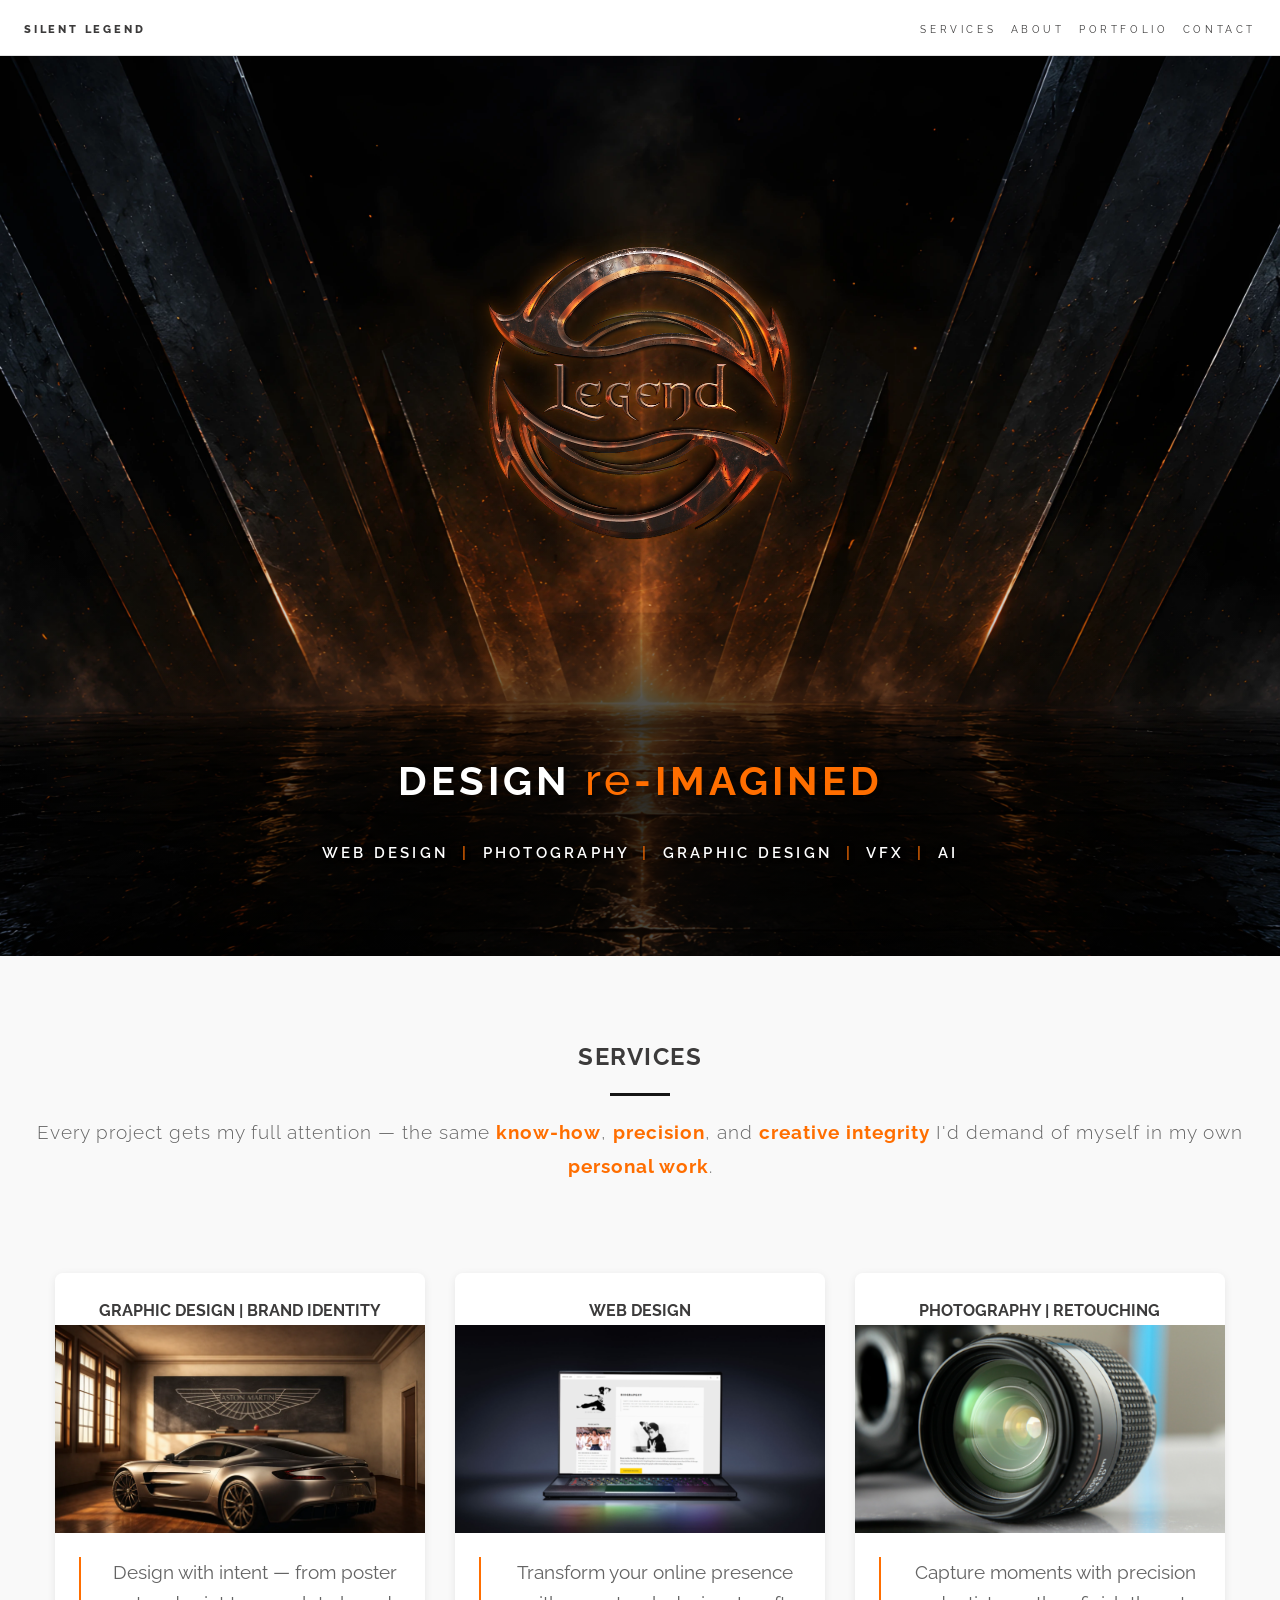
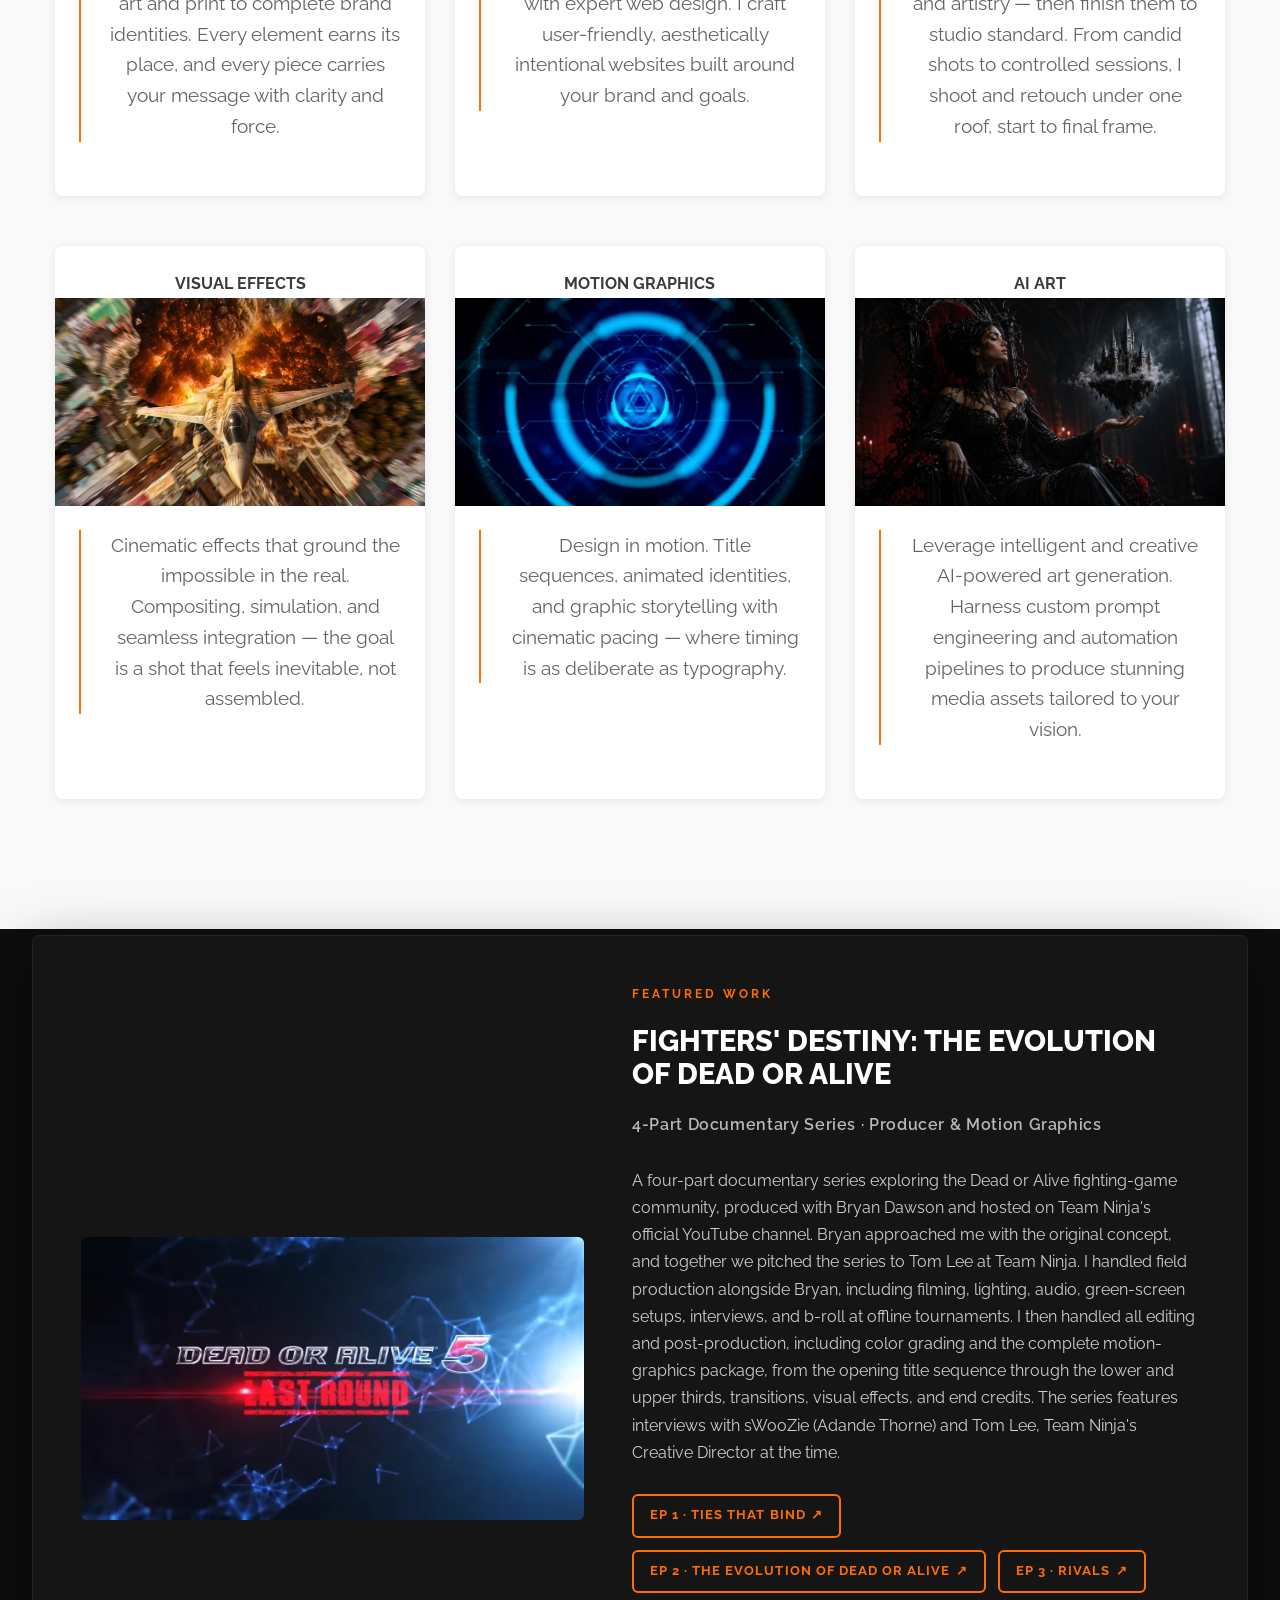
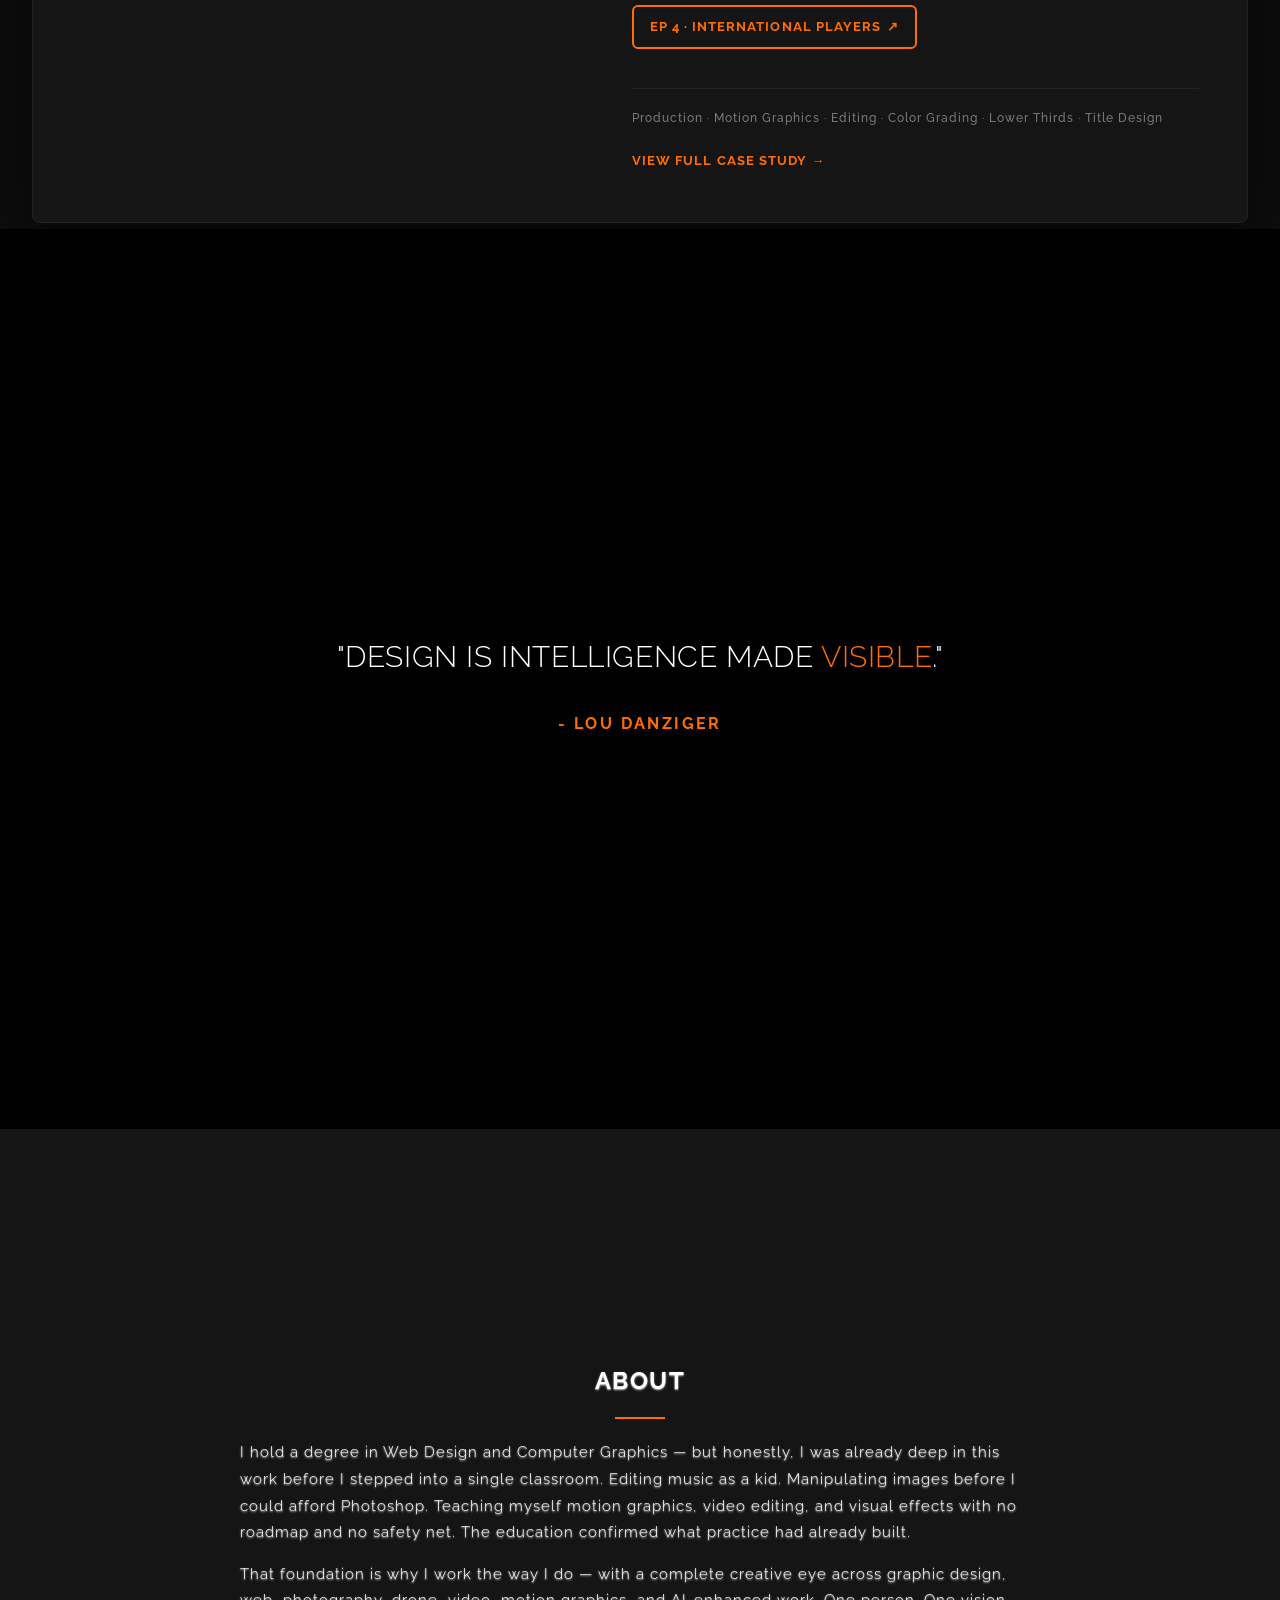
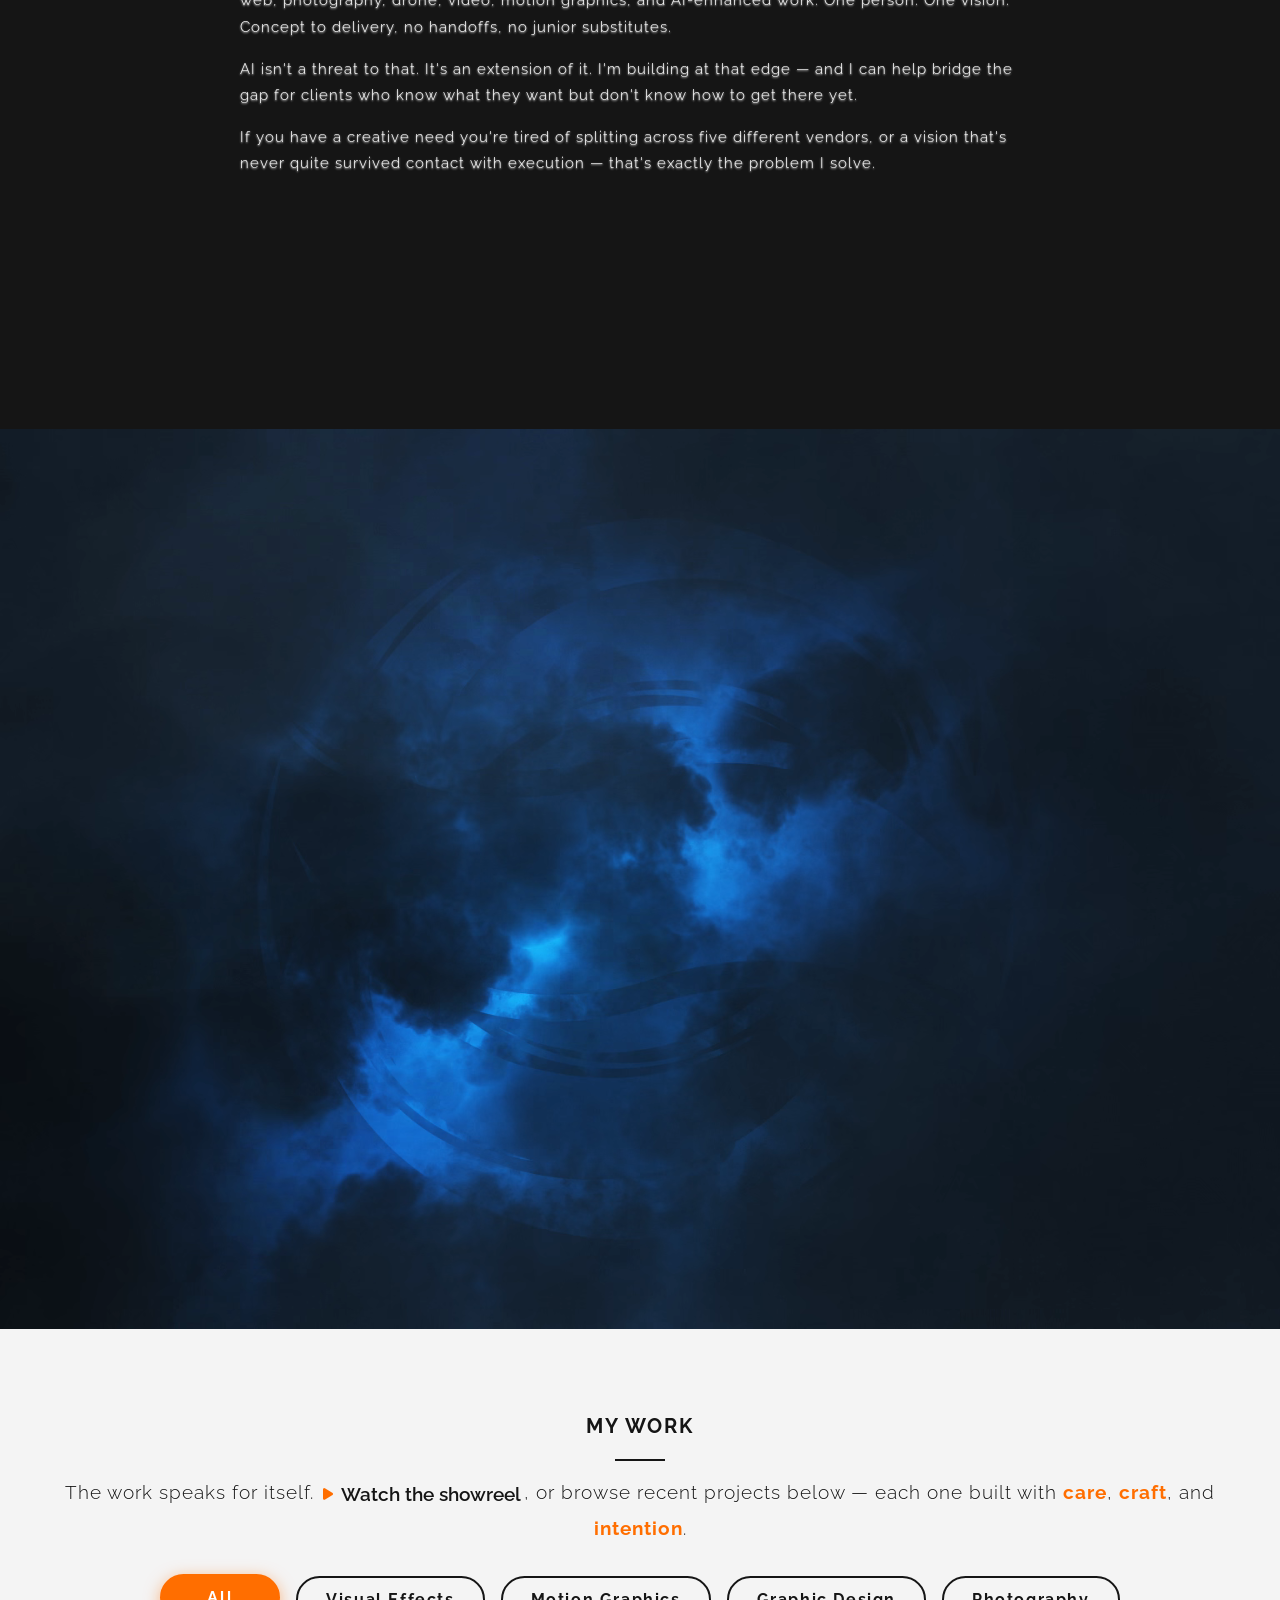
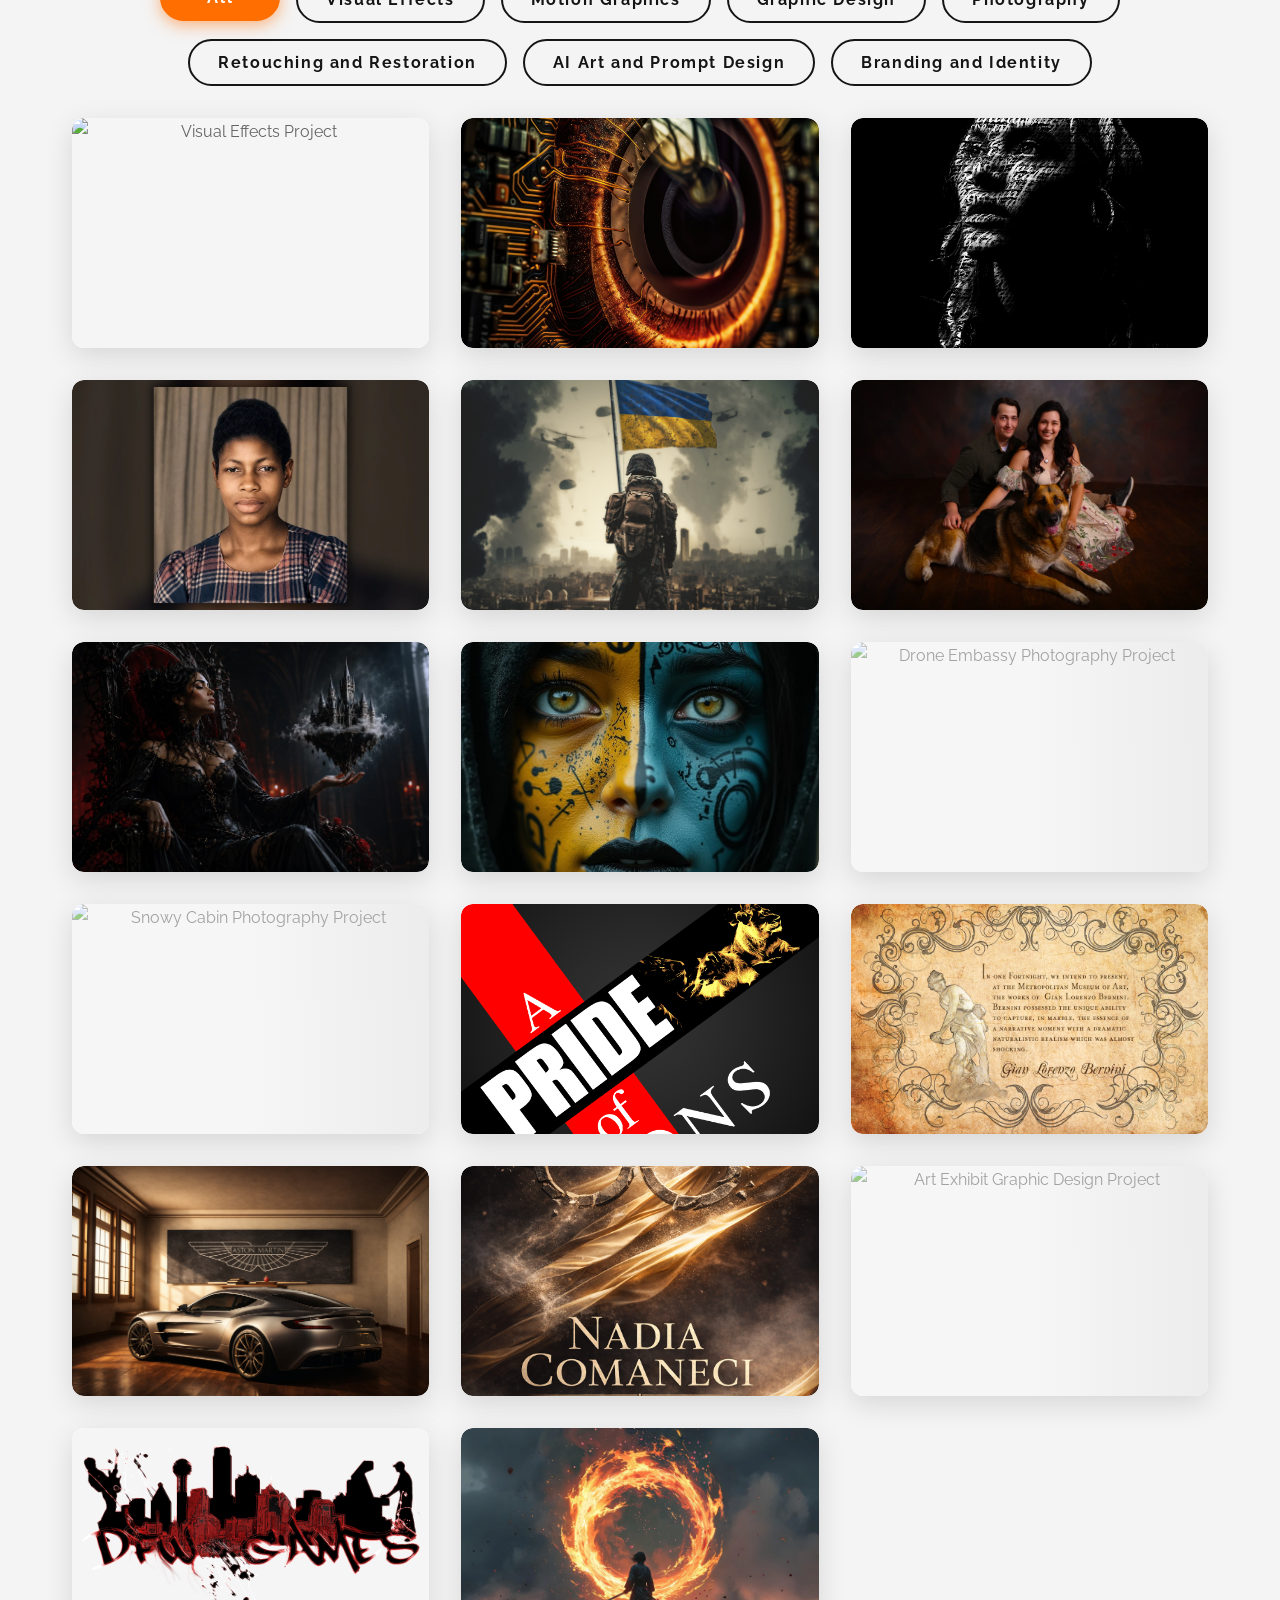
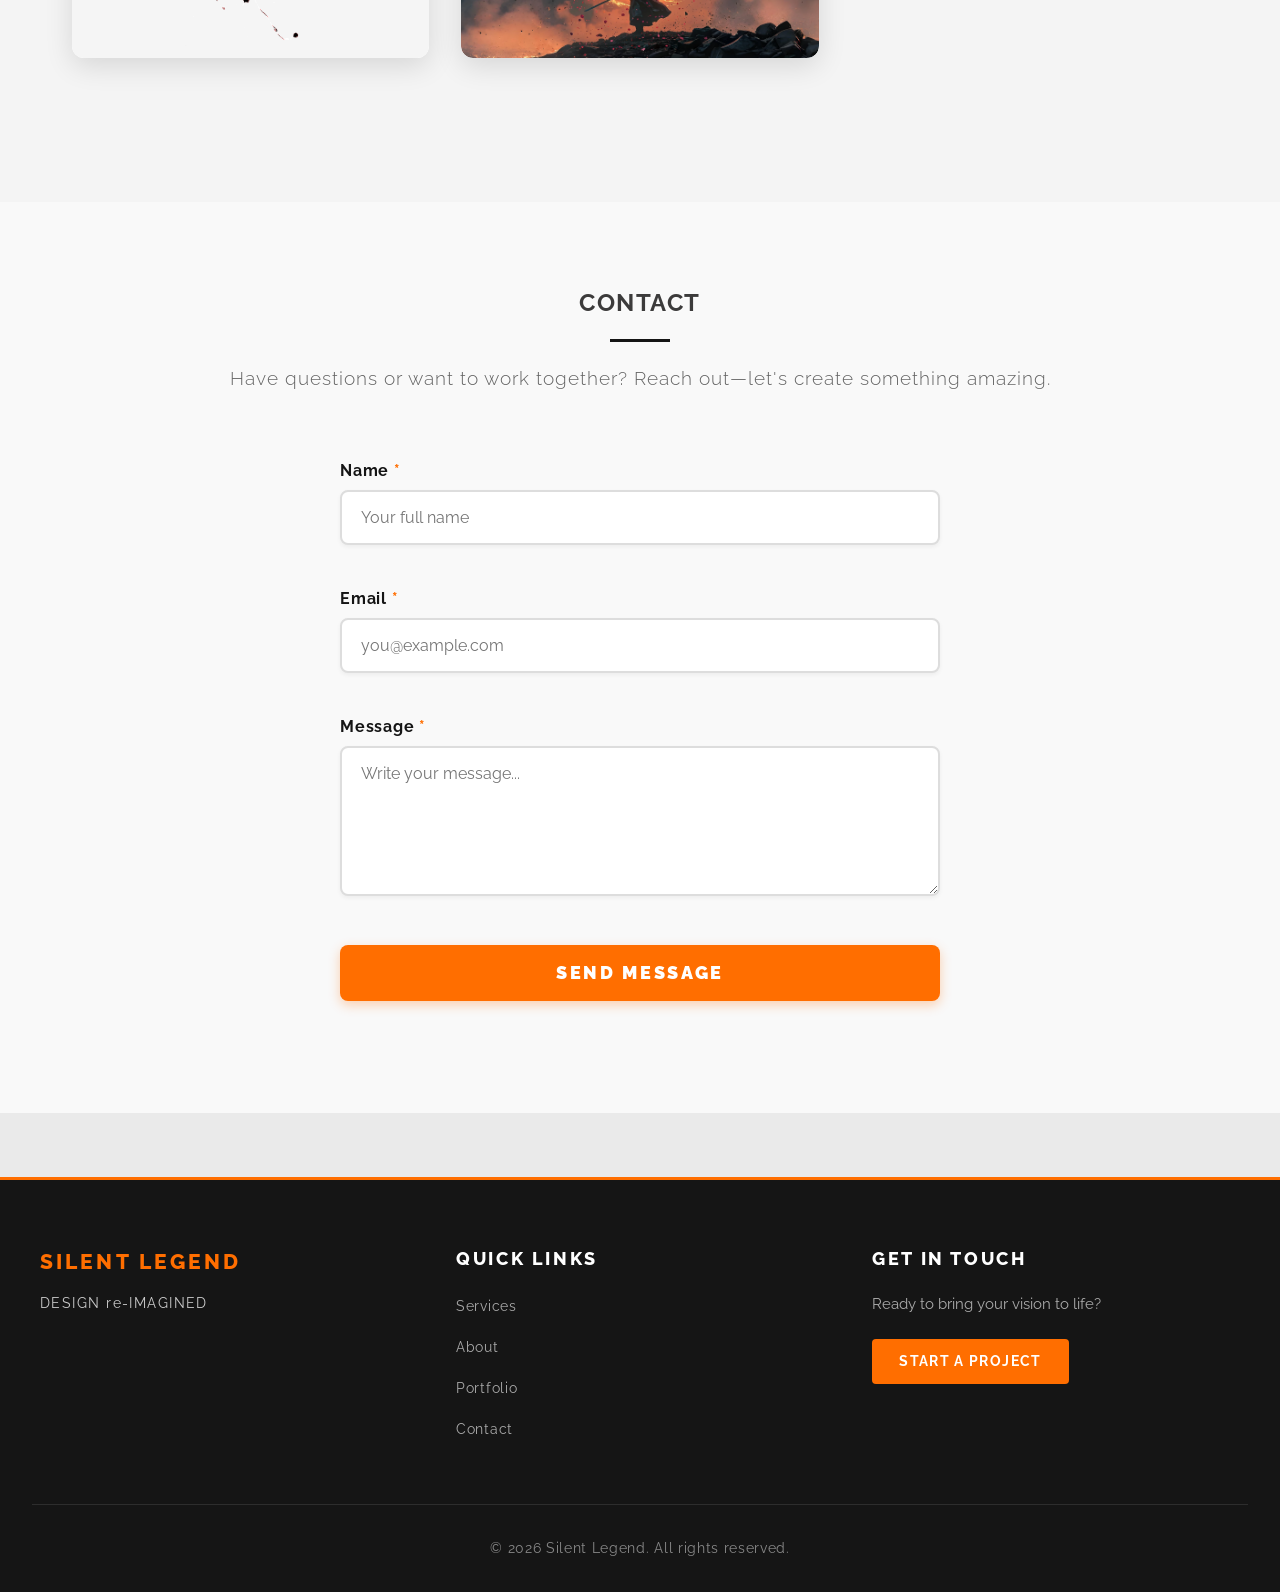
==== commit e57b52b7: "Add family portrait restoration case study" ====
--- a/index.html
+++ b/index.html
@@ -744,6 +744,29 @@
                 </div>
             </article>
 
+            <!-- Portfolio Item: Retouching and Restoration - Family Portrait Restoration -->
+            <article class="portfolio-item retouching-and-restoration" role="listitem" tabindex="0"
+                data-detail-name="FAMILY PORTRAIT RESTORATION &amp; COLORIZATION"
+                data-detail-modal-title="Family Portrait Restoration &amp; Colorization"
+                data-detail-role="Photo Restoration &amp; Colorization"
+                data-detail-description="Restoration and colorization of a heavily damaged family portrait. The project produced both a restored black-and-white version and a separate colorized interpretation."
+                data-detail-objective="Repair extensive cracks, creases, stains, and missing detail while preserving the subject's likeness and the character of the original photograph."
+                data-detail-process='{"RESTORATION":"Working from the damaged scan, I reconstructed missing areas, removed surface damage, balanced tone and contrast, and restored facial, hair, clothing, and background detail.","COLORIZATION":"After completing the black-and-white restoration, I created a separate colorized interpretation with natural skin tones, clothing colors, and a restrained treatment of the original studio backdrop."}'
+                data-detail-characteristics="The final versions preserve the original portrait in restored black-and-white and colorized formats."
+                data-detail-client="Private Client"
+                data-detail-date="2021"
+                data-detail-category="Retouching and Restoration"
+                data-detail-image-size="compact-portrait"
+                data-detail-after="images/Portfolio/Retouching_and_Restoration/Family_Portrait_Restoration/family-portrait-restoration-restored-bw.webp"
+                data-detail-before="images/Portfolio/Retouching_and_Restoration/Family_Portrait_Restoration/family-portrait-restoration-before.webp"
+                data-full="images/Portfolio/Retouching_and_Restoration/Family_Portrait_Restoration/family-portrait-restoration-colorized.webp">
+                <img src="images/Portfolio/Retouching_and_Restoration/Family_Portrait_Restoration/family-portrait-restoration-thumbnail.webp" alt="Restored and colorized family portrait" loading="lazy" />
+                <div class="portfolio-overlay">
+                    <h3>Retouching and Restoration</h3>
+                    <p class="portfolio-overlay-description">Private client portrait restoration and colorization</p>
+                </div>
+            </article>
+
             <!-- Portfolio Item: Retouching and Restoration - Military Composite -->
             <article class="portfolio-item retouching-and-restoration" role="listitem" tabindex="0"
                 data-detail-name="MILITARY COMPOSITE"
--- a/assets/css/styles.css
+++ b/assets/css/styles.css
@@ -3171,6 +3171,23 @@
         right: 0.5em;
         font-size: 1.2em;
         z-index: 10006;
+    }
+}
+
+/* Give true portrait restorations a little more breathing room without changing mobile sizing. */
+@media (min-width: 1025px) {
+    .project-details-image-section.compact-portrait .modal-image-stack .modal-project-image {
+        max-width: 88%;
+        max-height: 78vh;
+    }
+}
+
+@media (max-width: 1024px) and (min-width: 769px) {
+    .project-details-image-section.compact-portrait .modal-image-stack .modal-project-image {
+        width: auto;
+        height: 100%;
+        max-width: 88%;
+        max-height: 100%;
     }
 }
 
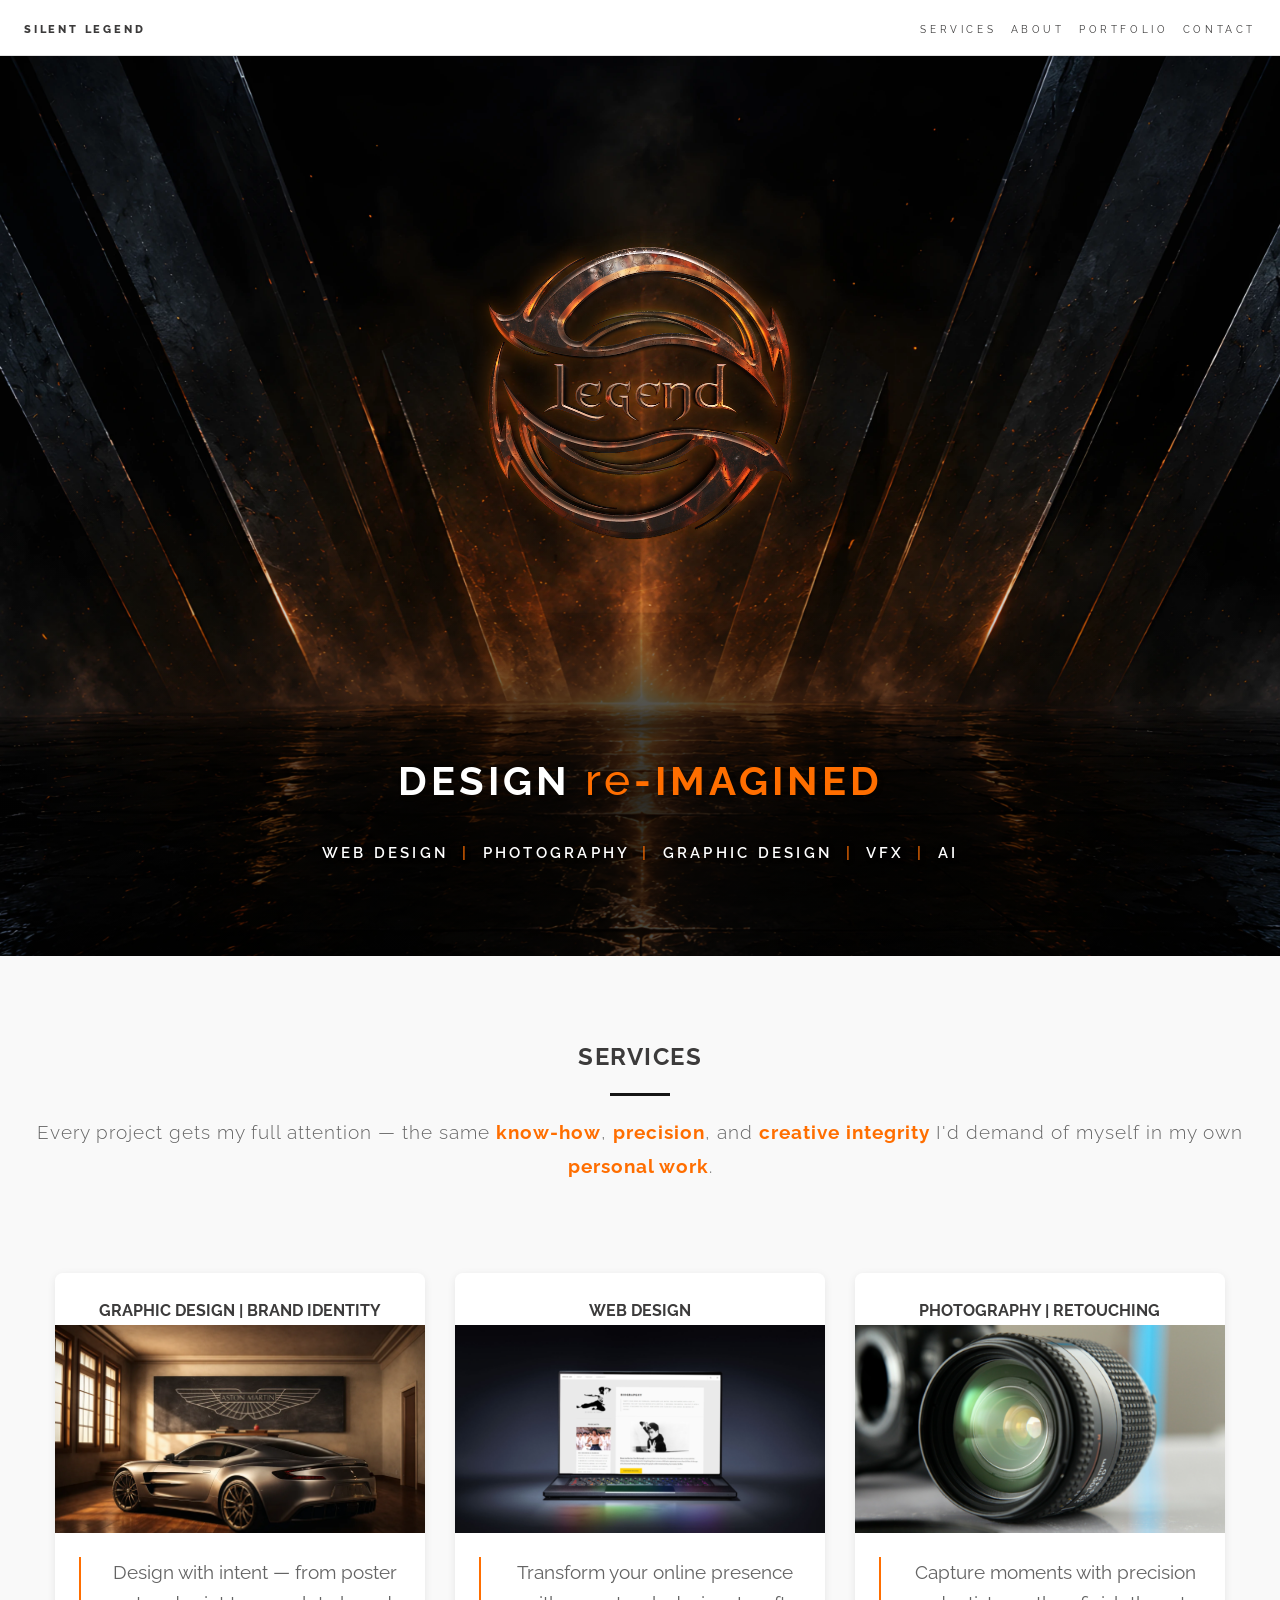
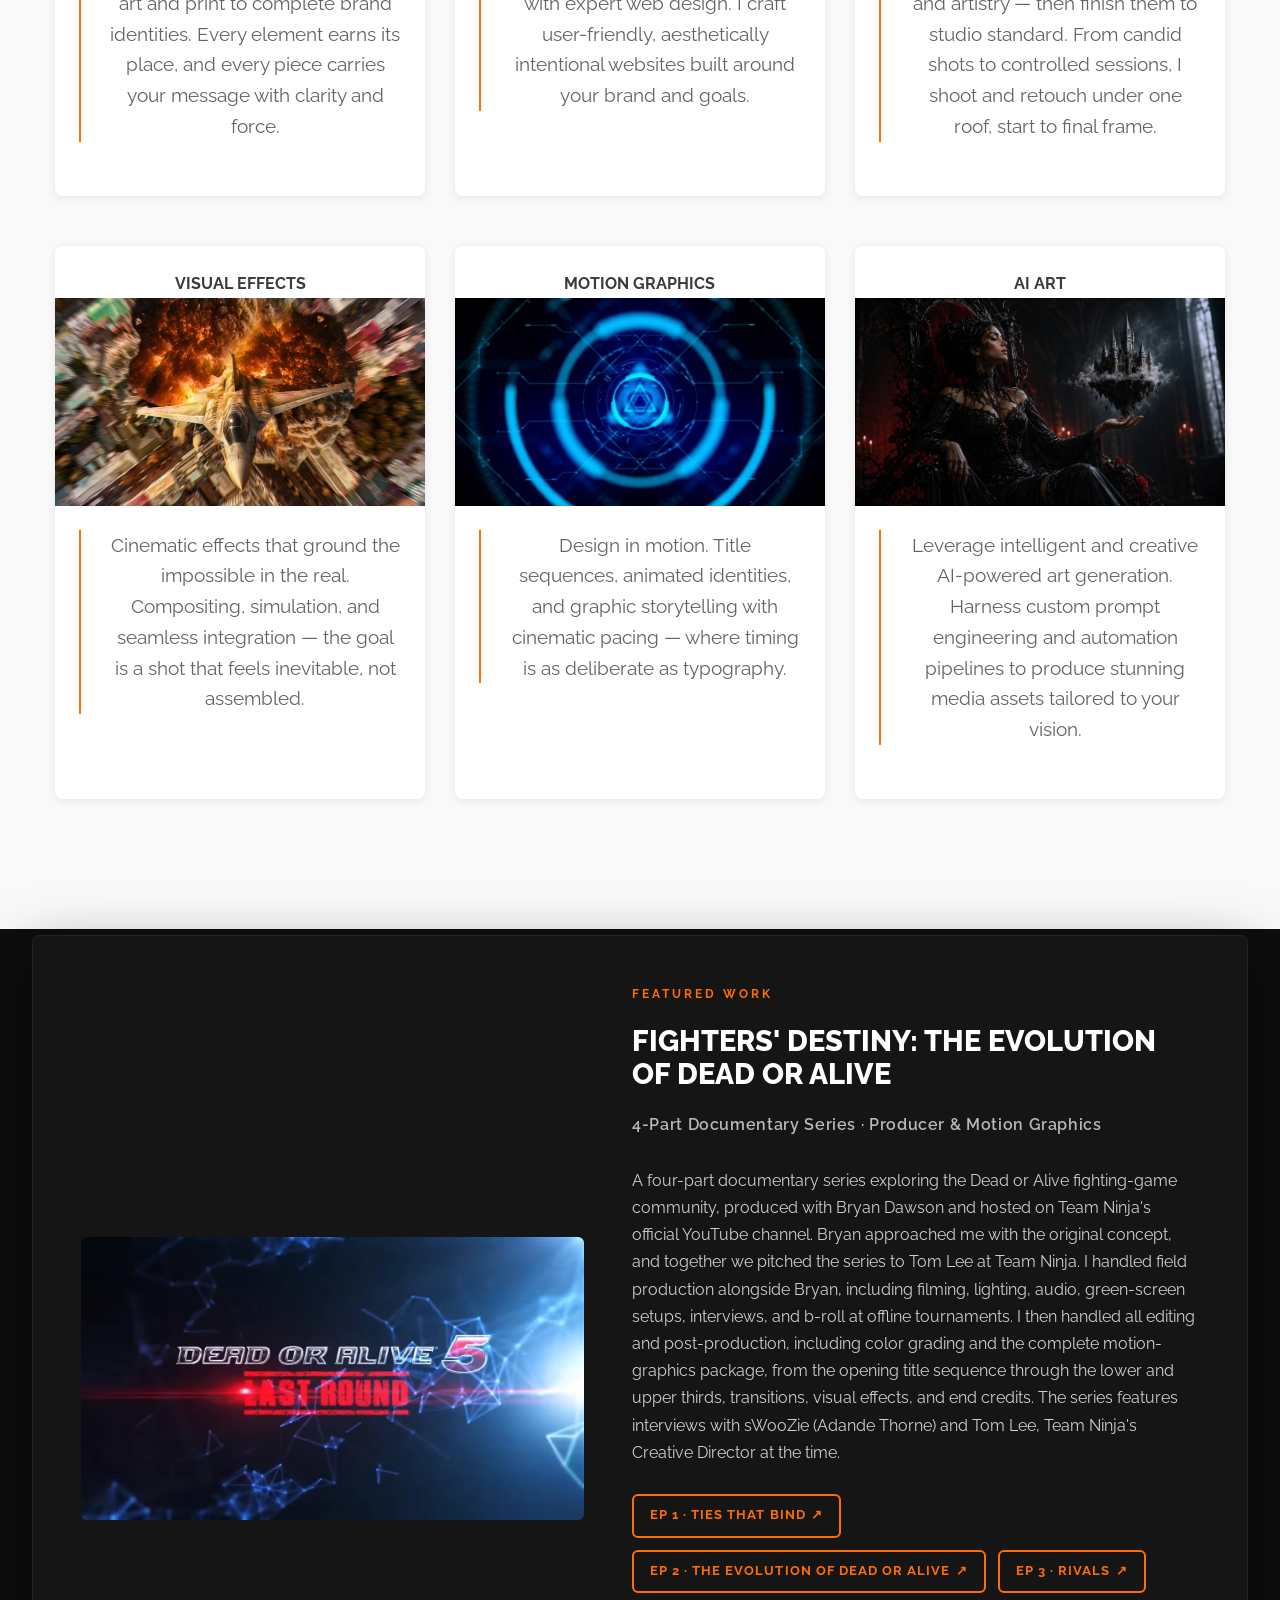
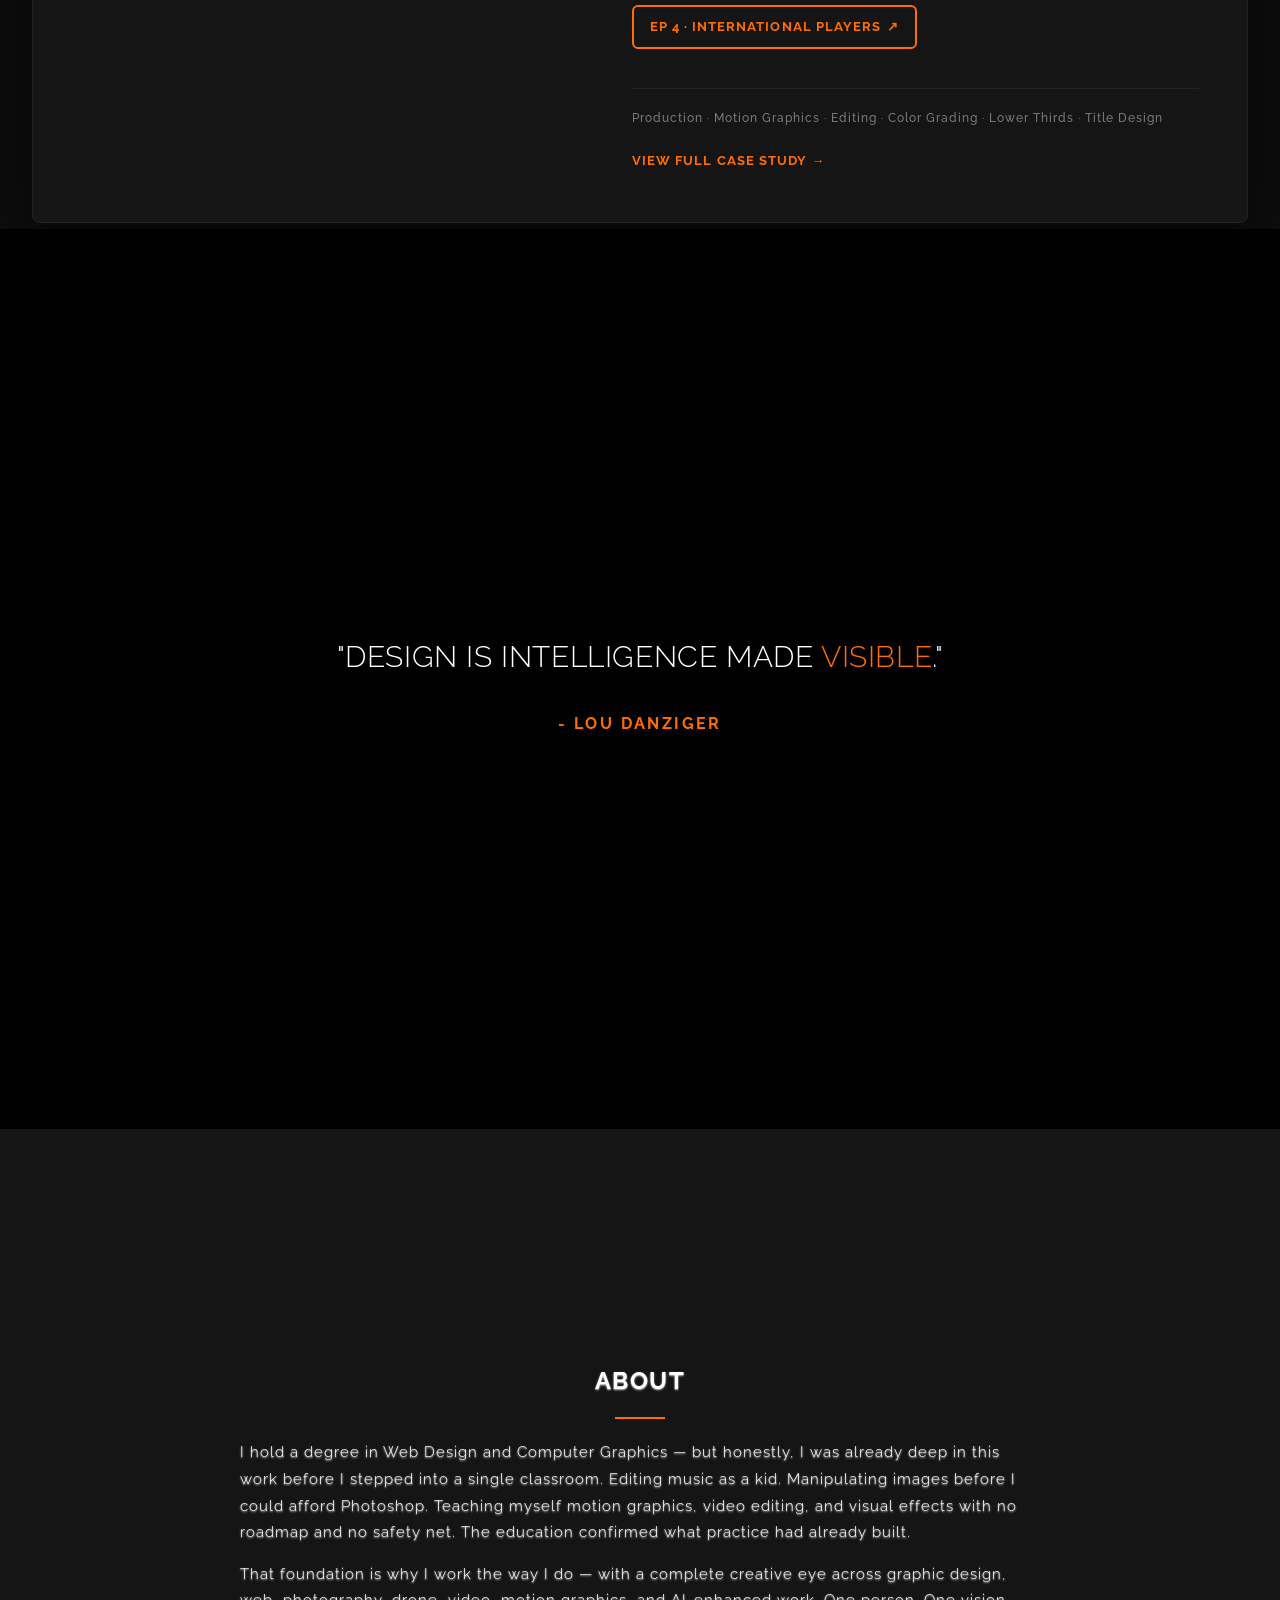
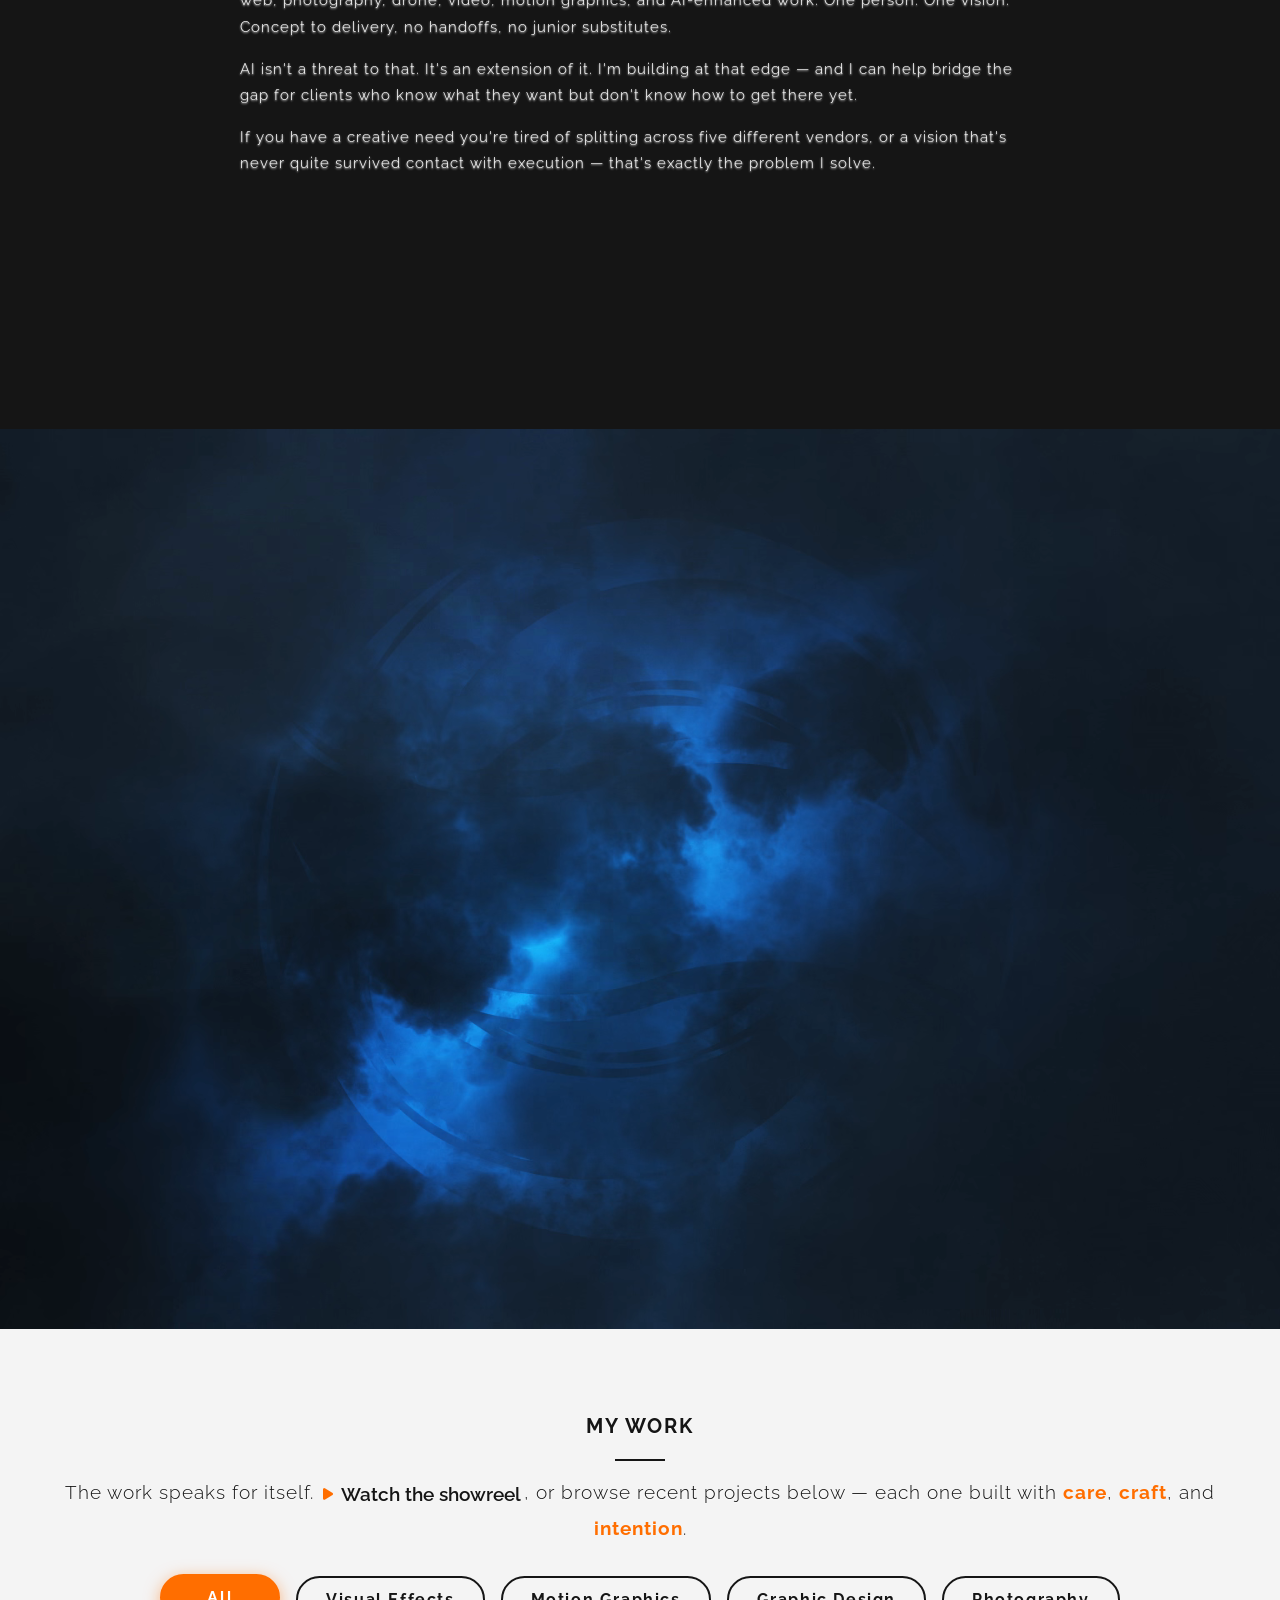
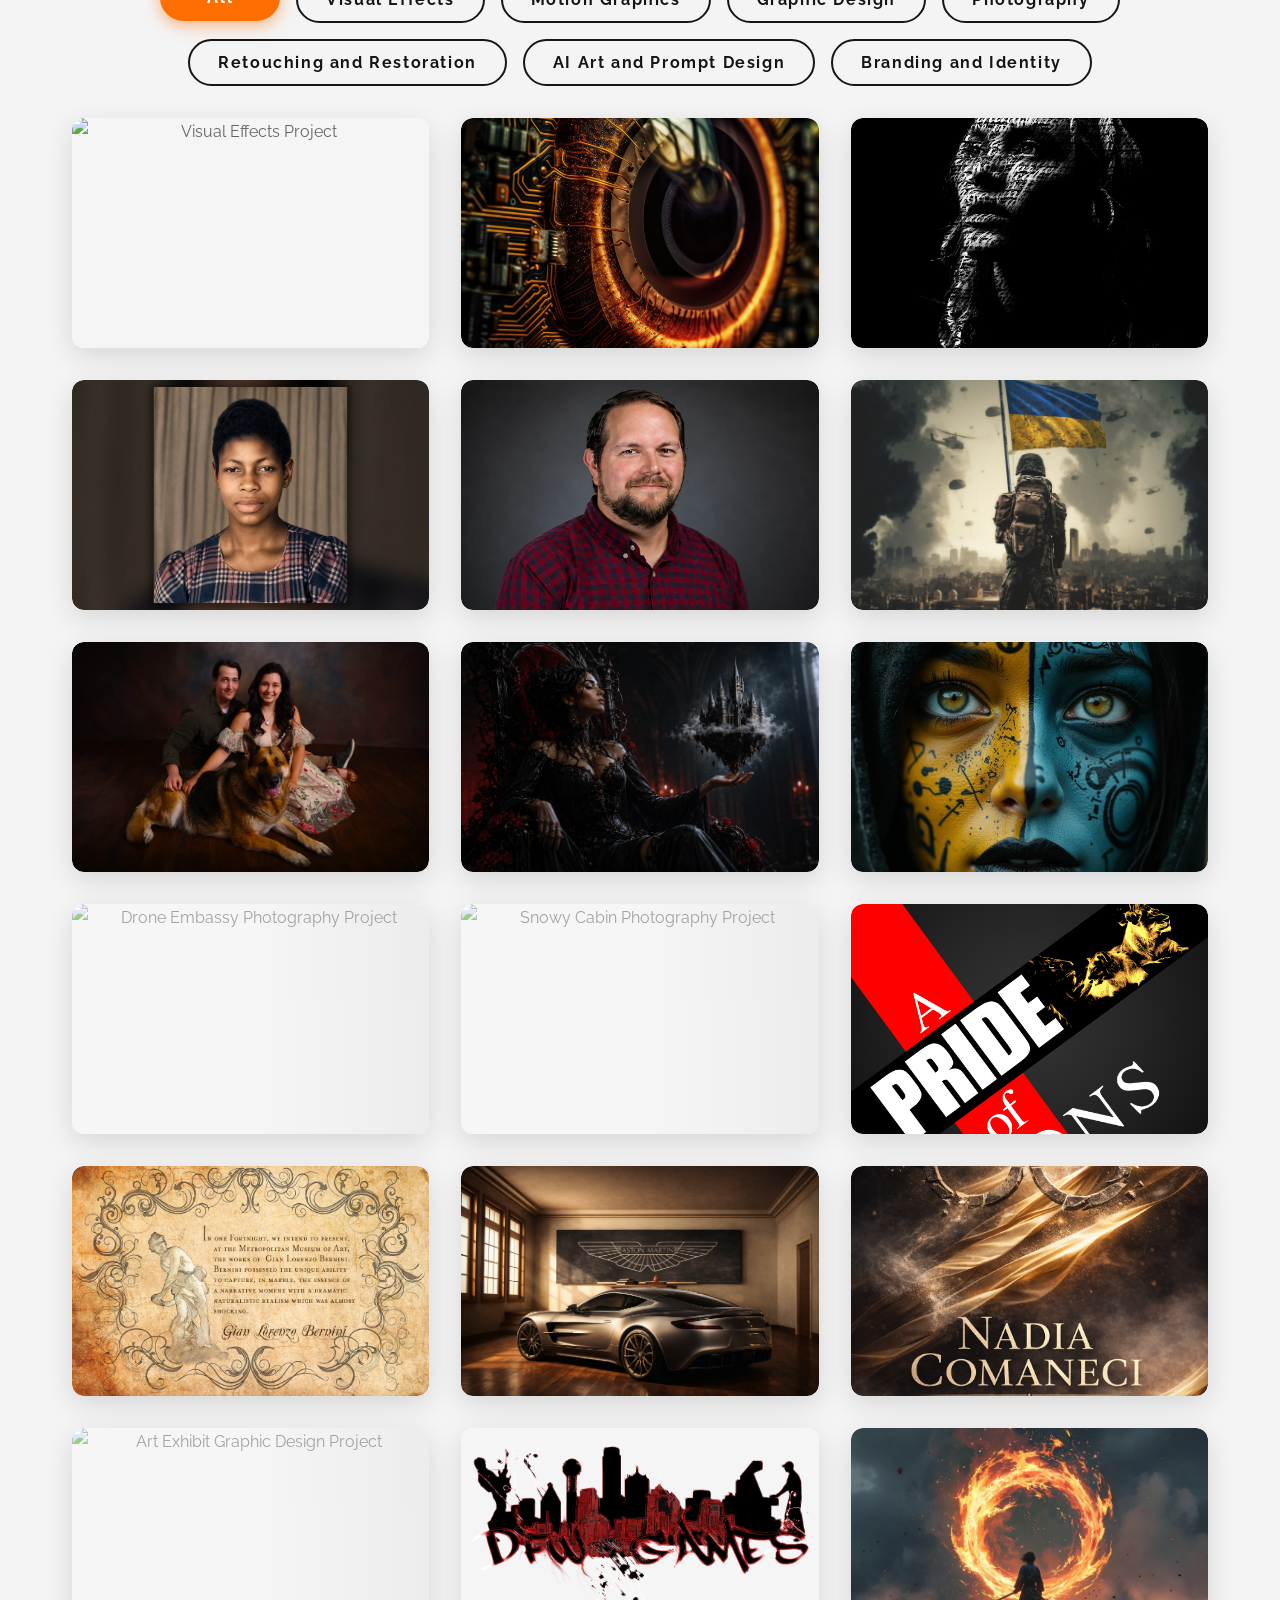
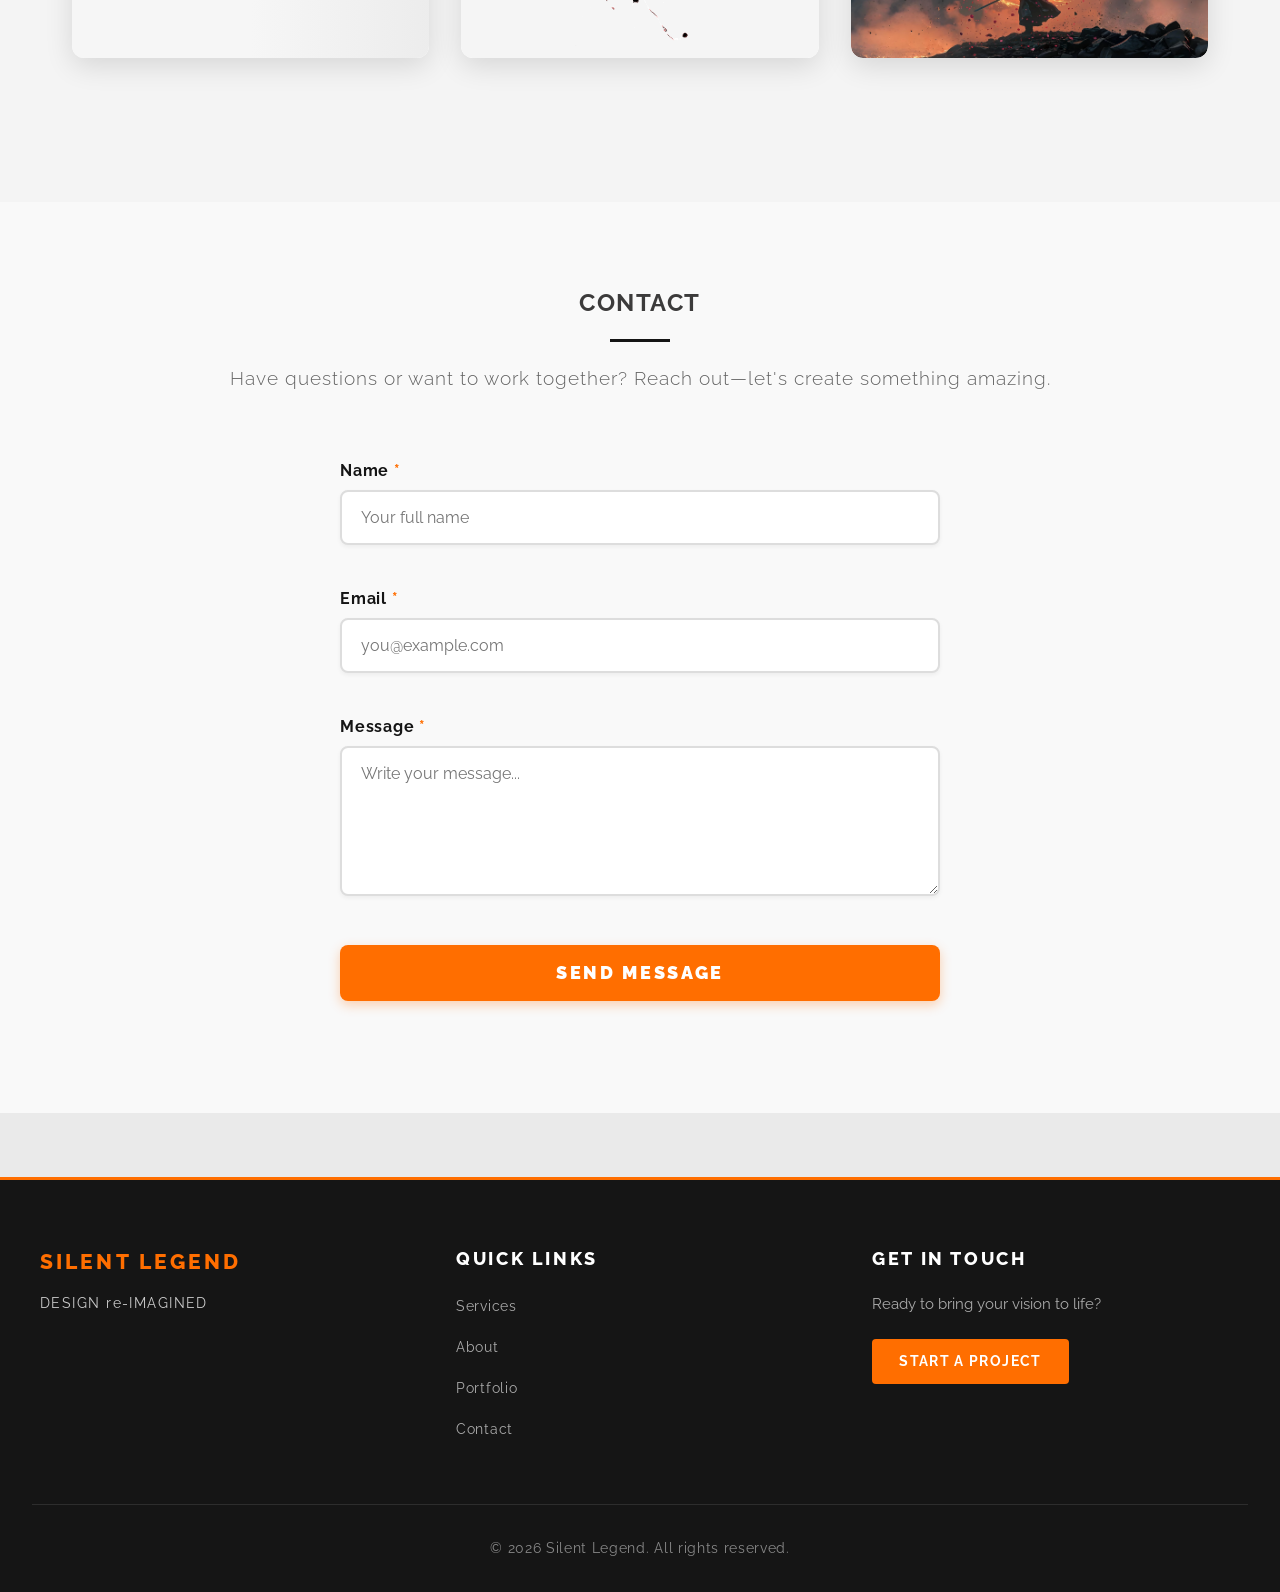
==== commit 131814f7: "Add professional headshot retouching case study" ====
--- a/index.html
+++ b/index.html
@@ -767,6 +767,28 @@
                 </div>
             </article>
 
+            <!-- Portfolio Item: Retouching and Restoration - Professional Headshot -->
+            <article class="portfolio-item retouching-and-restoration" role="listitem" tabindex="0"
+                data-detail-name="PROFESSIONAL HEADSHOT"
+                data-detail-modal-title="Professional Headshot"
+                data-detail-role="Portrait Photography &amp; Retouching"
+                data-detail-description="A professional headshot photographed against green screen, then extracted, retouched, and finished against a neutral studio background."
+                data-detail-objective="Create a polished professional headshot through controlled lighting, clean subject extraction, natural portrait retouching, and a neutral background treatment."
+                data-detail-process='{"PHOTOGRAPHY &amp; LIGHTING":"The portrait was photographed against green screen using a controlled lighting setup designed to provide an even foundation for extraction and retouching.","DELIVERED HEADSHOT":"I removed the green-screen background, refined the subject edges, balanced skin tone and detail, and finished the portrait against a neutral studio backdrop. This plaid-shirt version was the completed image delivered to the client.","WARDROBE CONCEPTS":"After completing the client headshot, I developed additional white-shirt and blazer treatments as proof-of-concept studies. These demonstrate how the same portrait session could support different professional presentation styles through post-production wardrobe changes."}'
+                data-detail-characteristics="The client received the finished headshot in the original plaid wardrobe. The later wardrobe studies were created independently to explore additional presentation options."
+                data-detail-client="Private Client"
+                data-detail-category="Retouching and Restoration"
+                data-detail-after="images/Portfolio/Retouching_and_Restoration/Headshot/headshot-delivered.webp"
+                data-detail-before="images/Portfolio/Retouching_and_Restoration/Headshot/headshot-before-greenscreen.webp"
+                data-detail-images='["images/Portfolio/Retouching_and_Restoration/Headshot/headshot-delivered.webp", "images/Portfolio/Retouching_and_Restoration/Headshot/headshot-wardrobe-white.webp", "images/Portfolio/Retouching_and_Restoration/Headshot/headshot-wardrobe-blazer.webp", "images/Portfolio/Retouching_and_Restoration/Headshot/headshot-concept-overview.webp"]'
+                data-full="images/Portfolio/Retouching_and_Restoration/Headshot/headshot-delivered.webp">
+                <img src="images/Portfolio/Retouching_and_Restoration/Headshot/headshot-delivered-thumbnail.webp" alt="Professional client headshot photographed against green screen and finished against a neutral studio background" loading="lazy" />
+                <div class="portfolio-overlay">
+                    <h3>Retouching and Restoration</h3>
+                    <p class="portfolio-overlay-description">Private client headshot with post-production wardrobe concepts</p>
+                </div>
+            </article>
+
             <!-- Portfolio Item: Retouching and Restoration - Military Composite -->
             <article class="portfolio-item retouching-and-restoration" role="listitem" tabindex="0"
                 data-detail-name="MILITARY COMPOSITE"
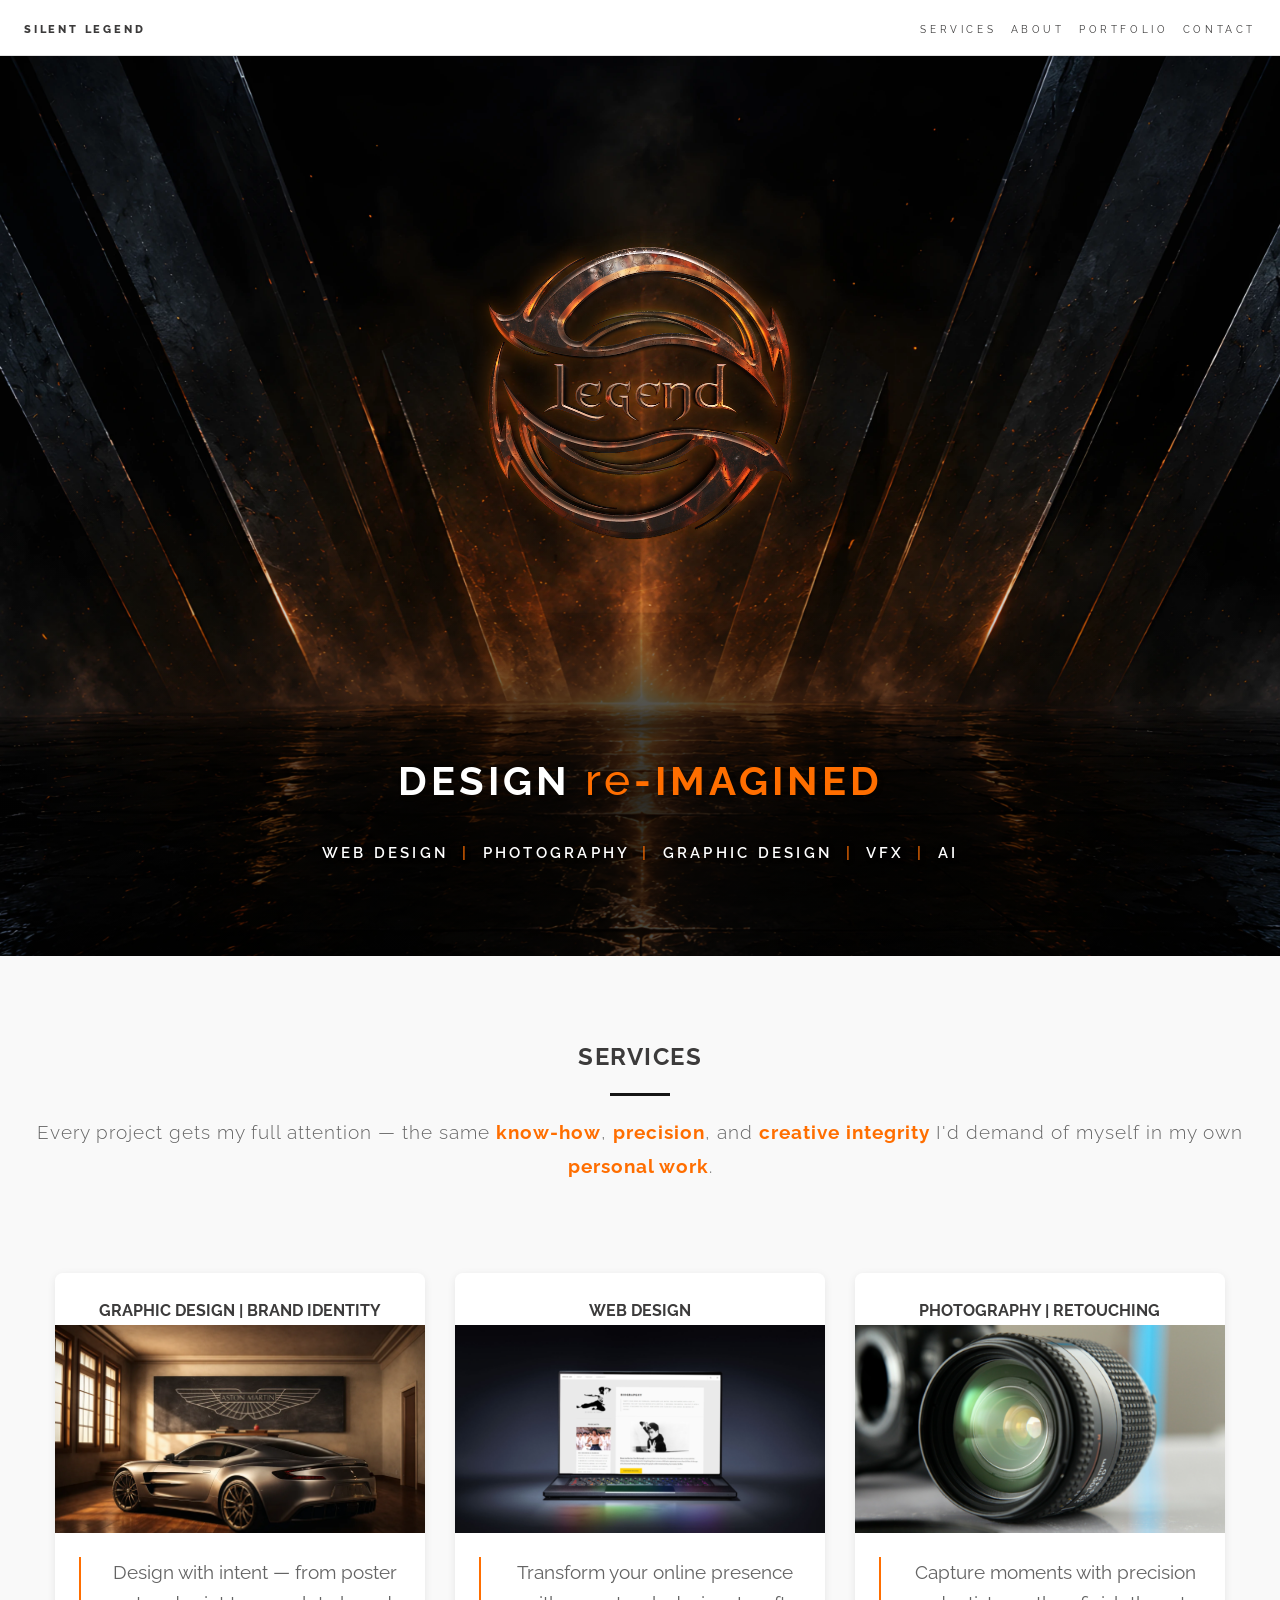
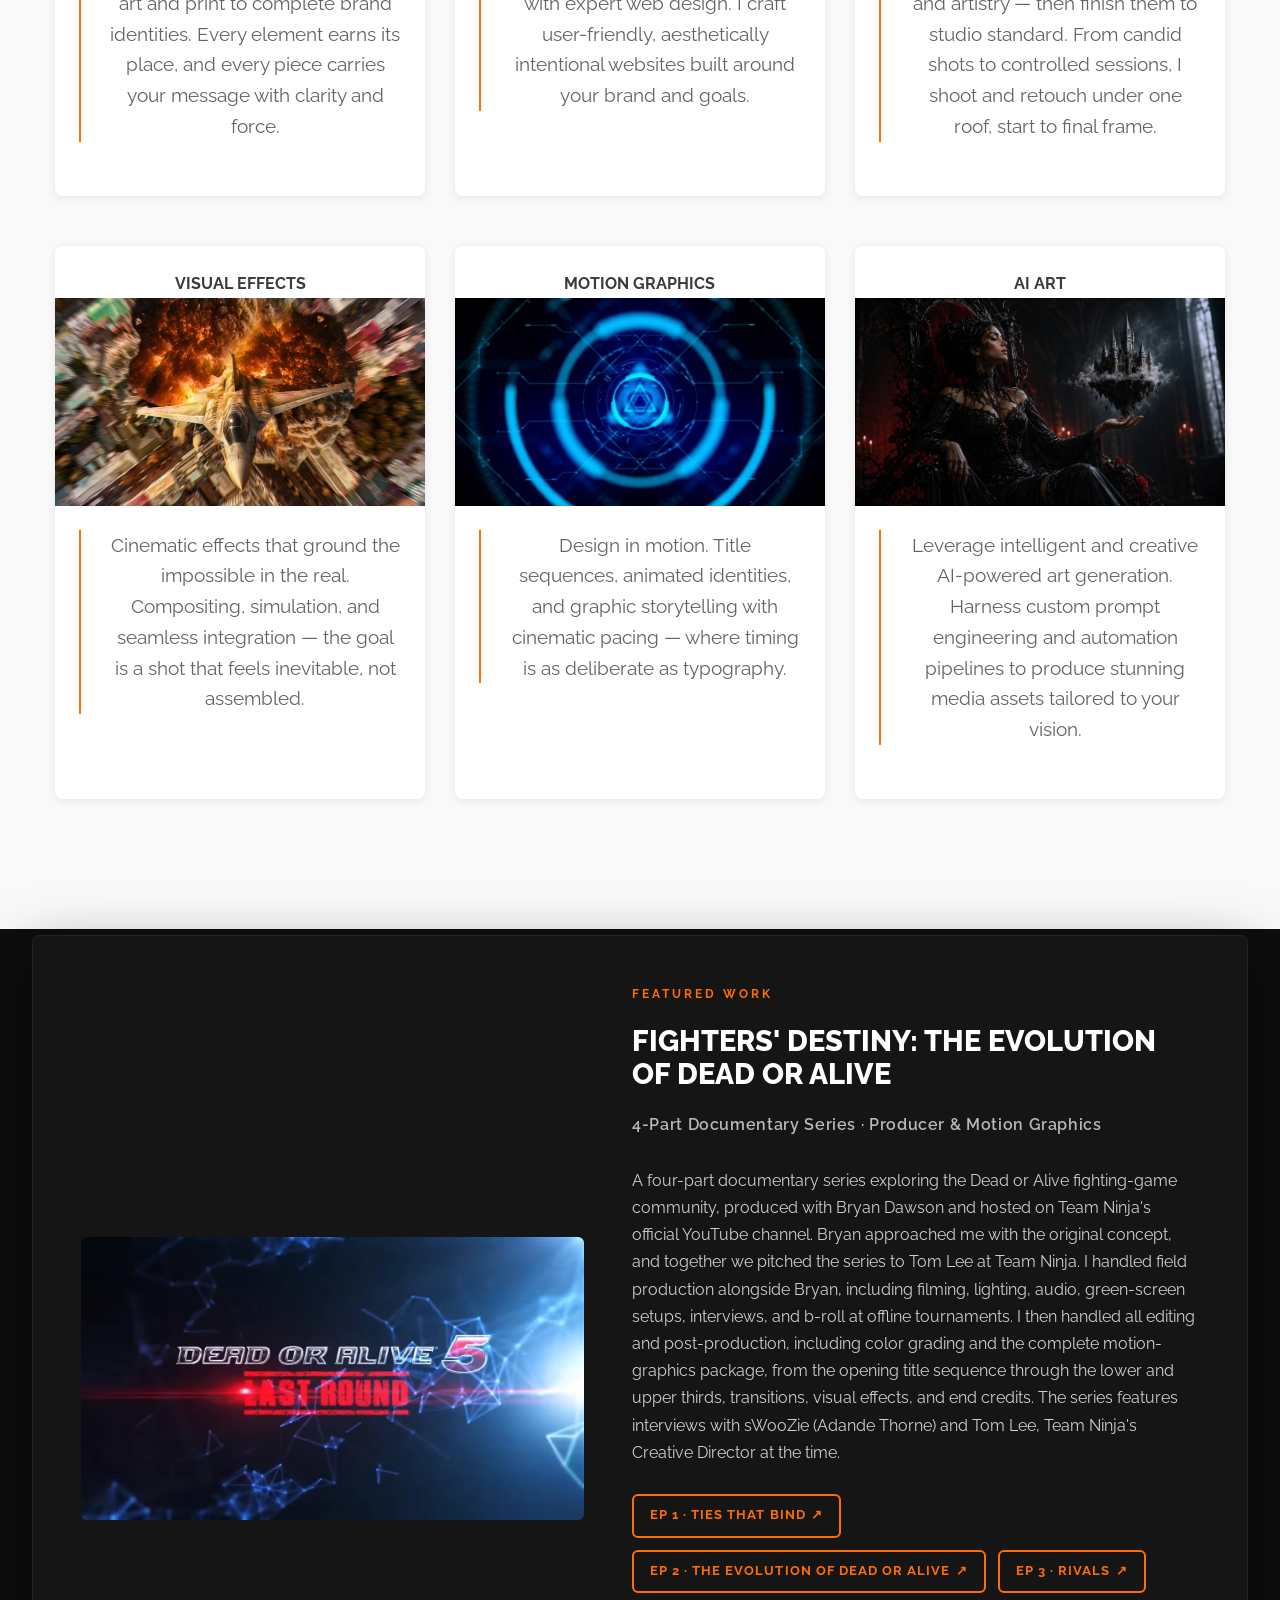
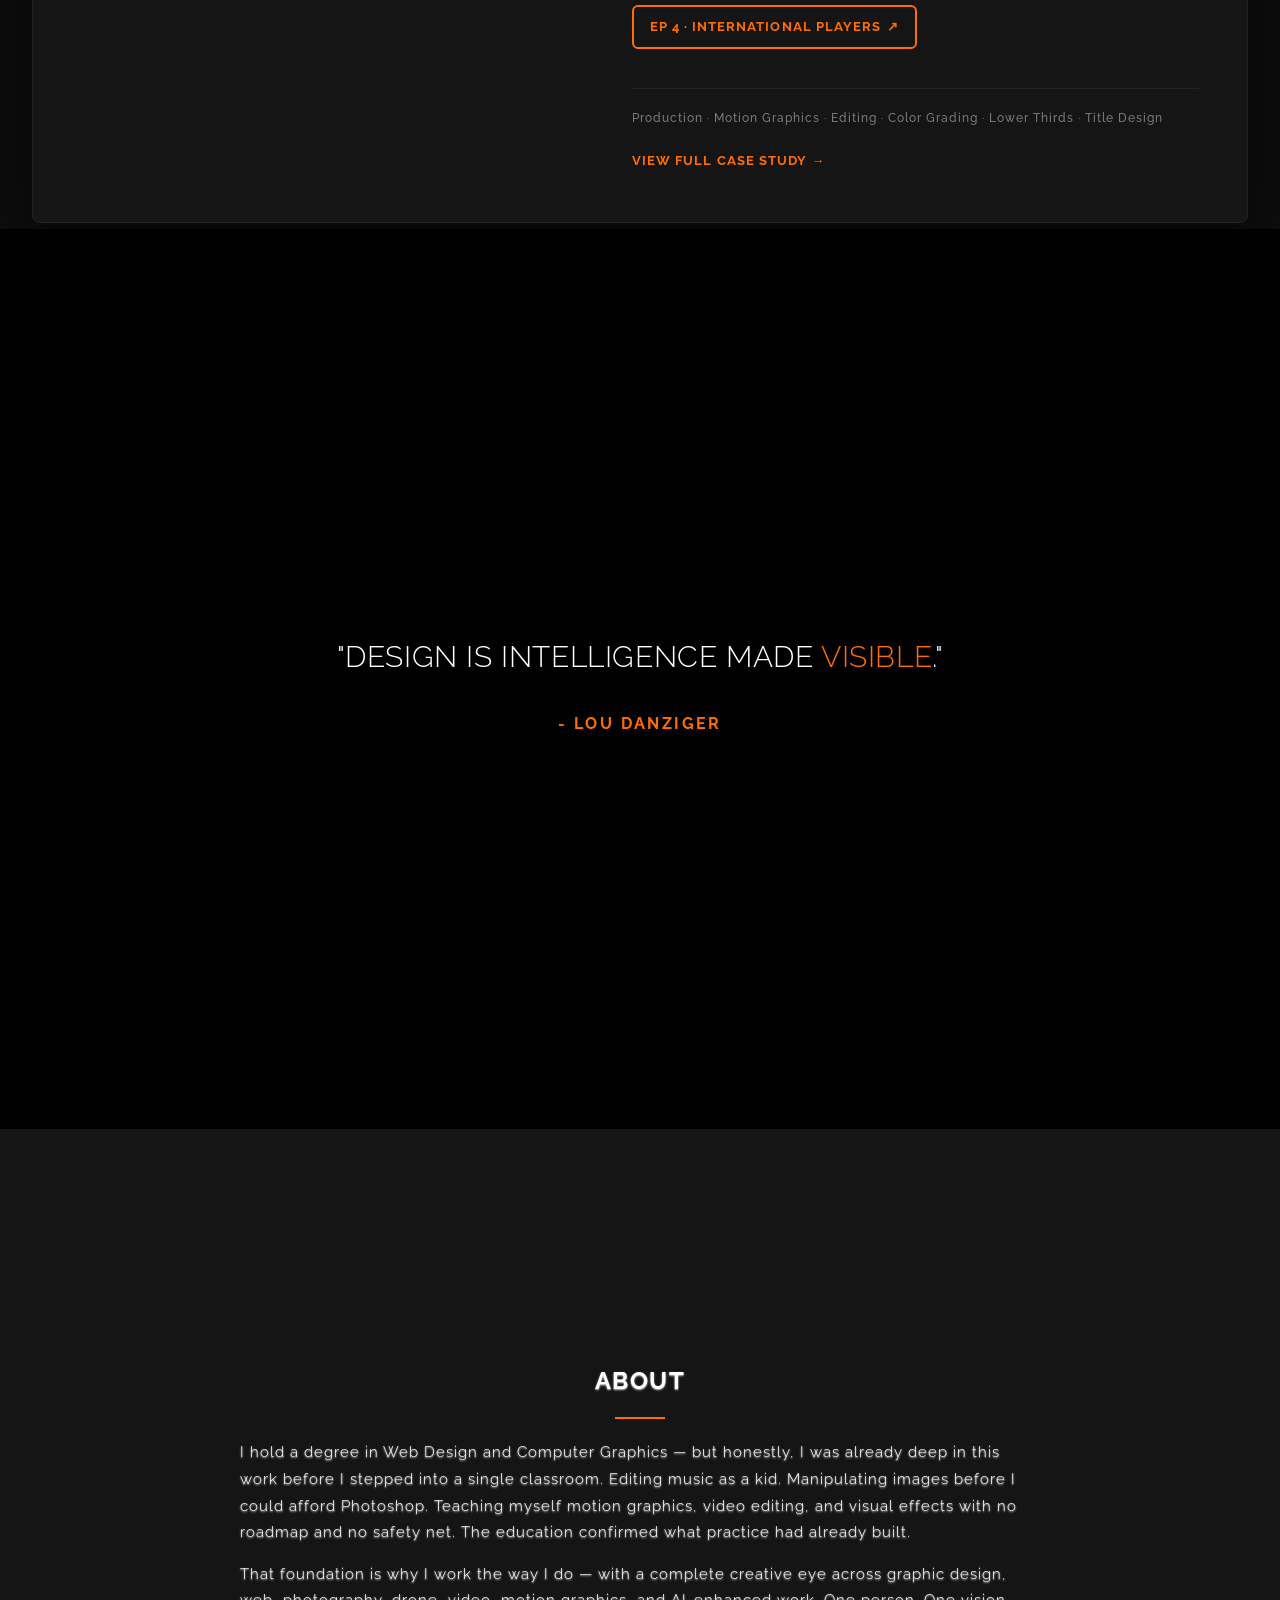
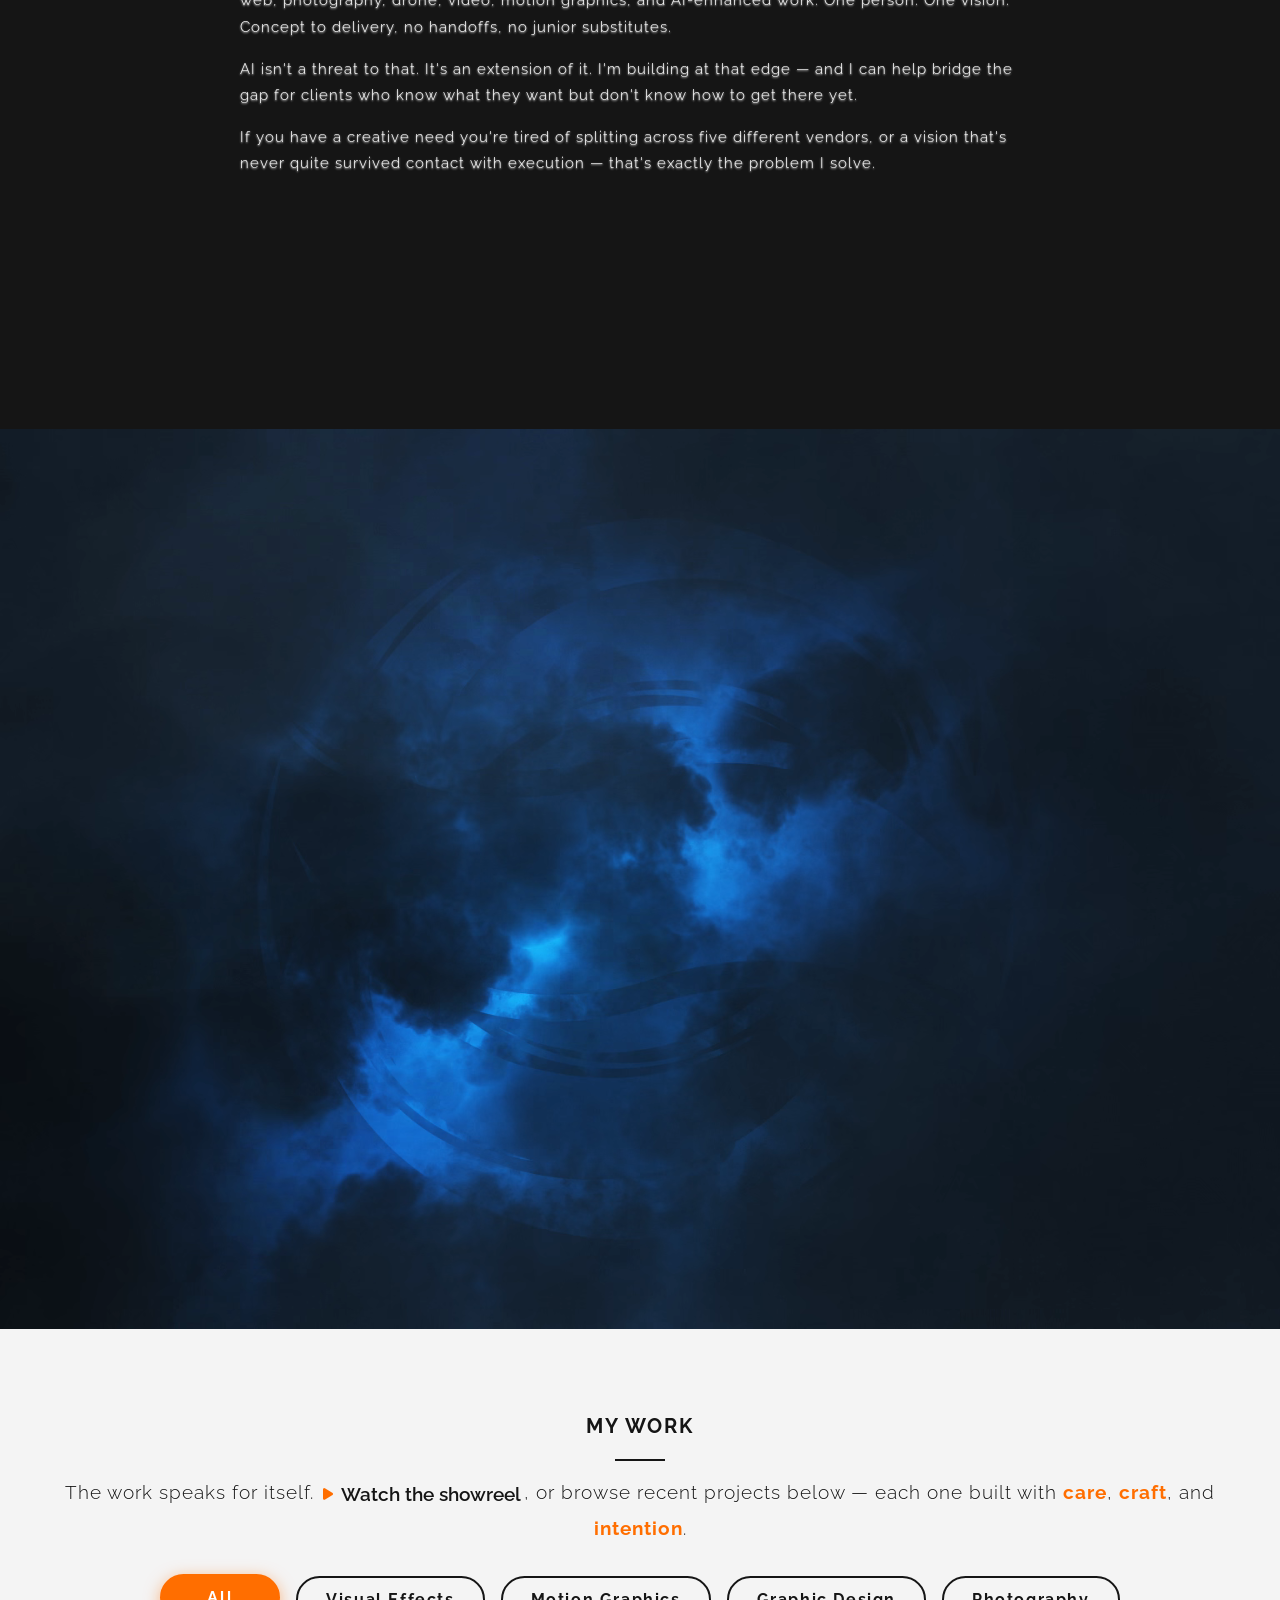
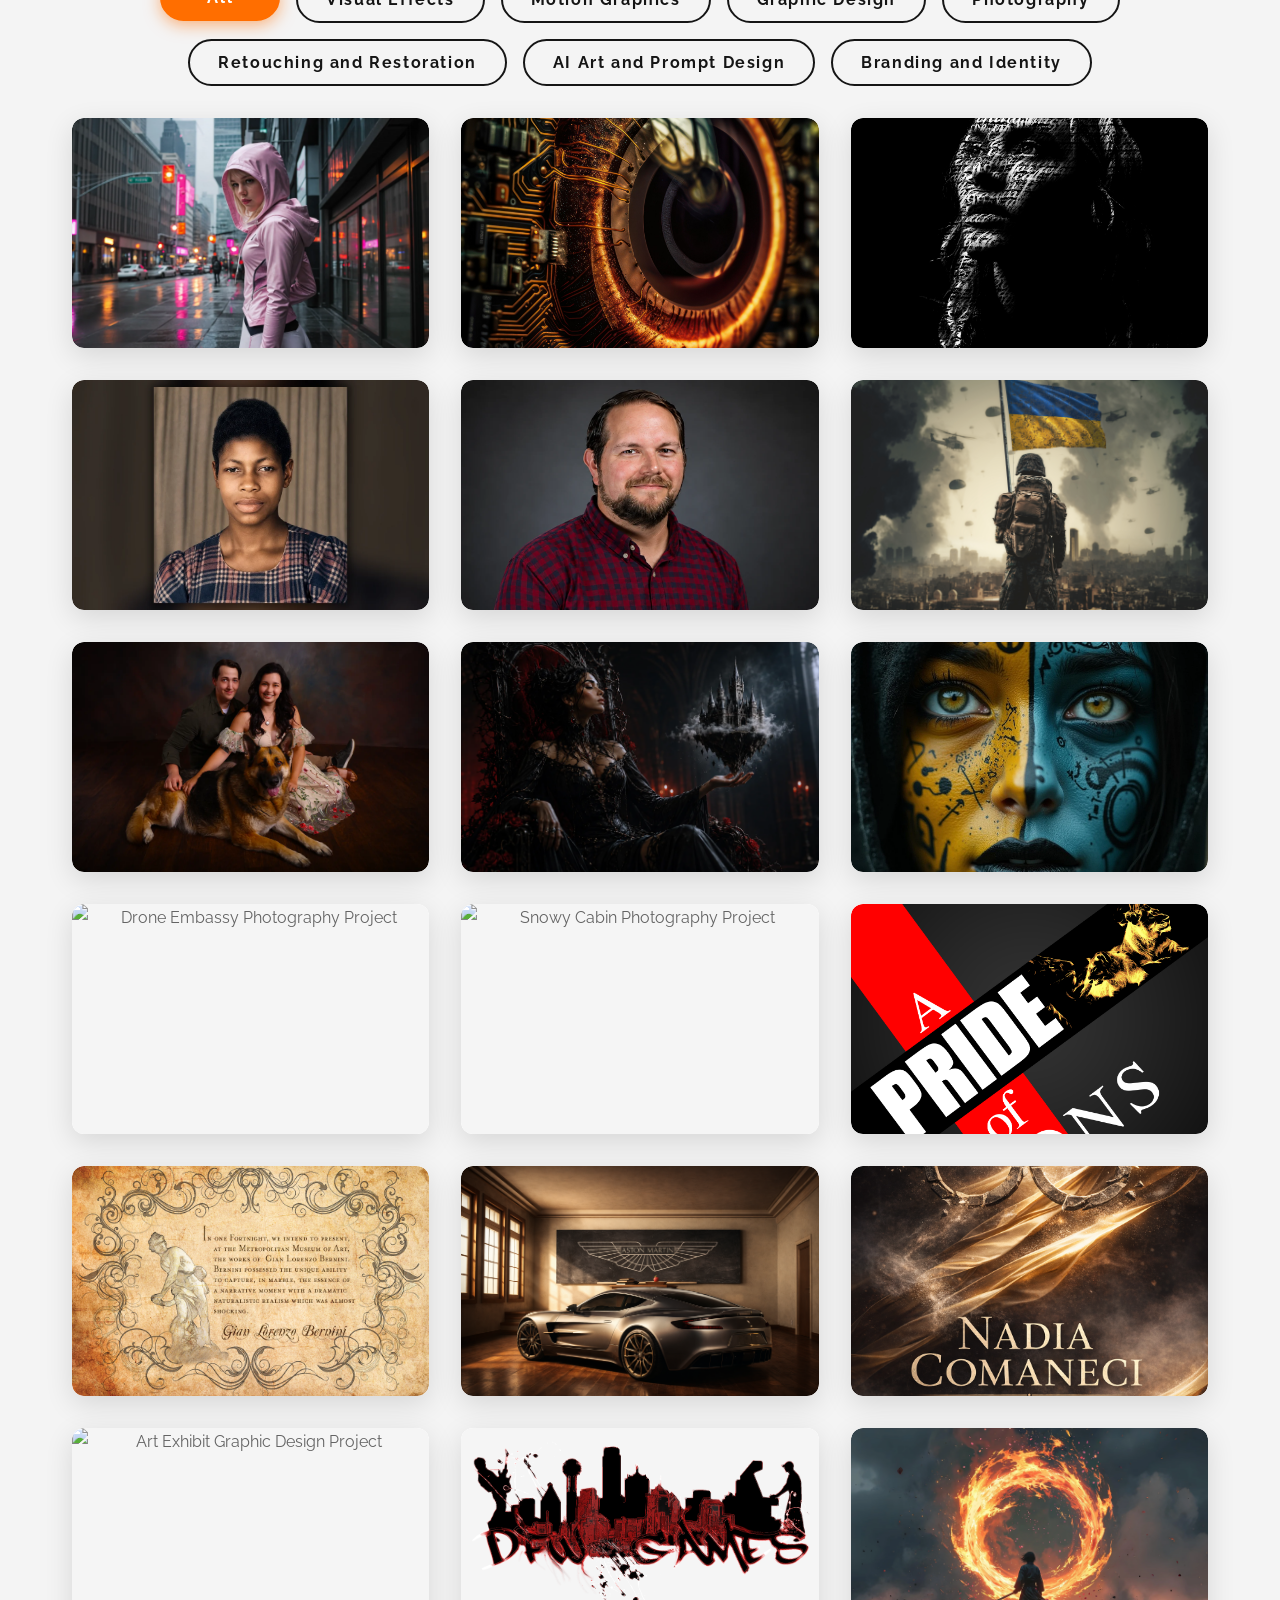
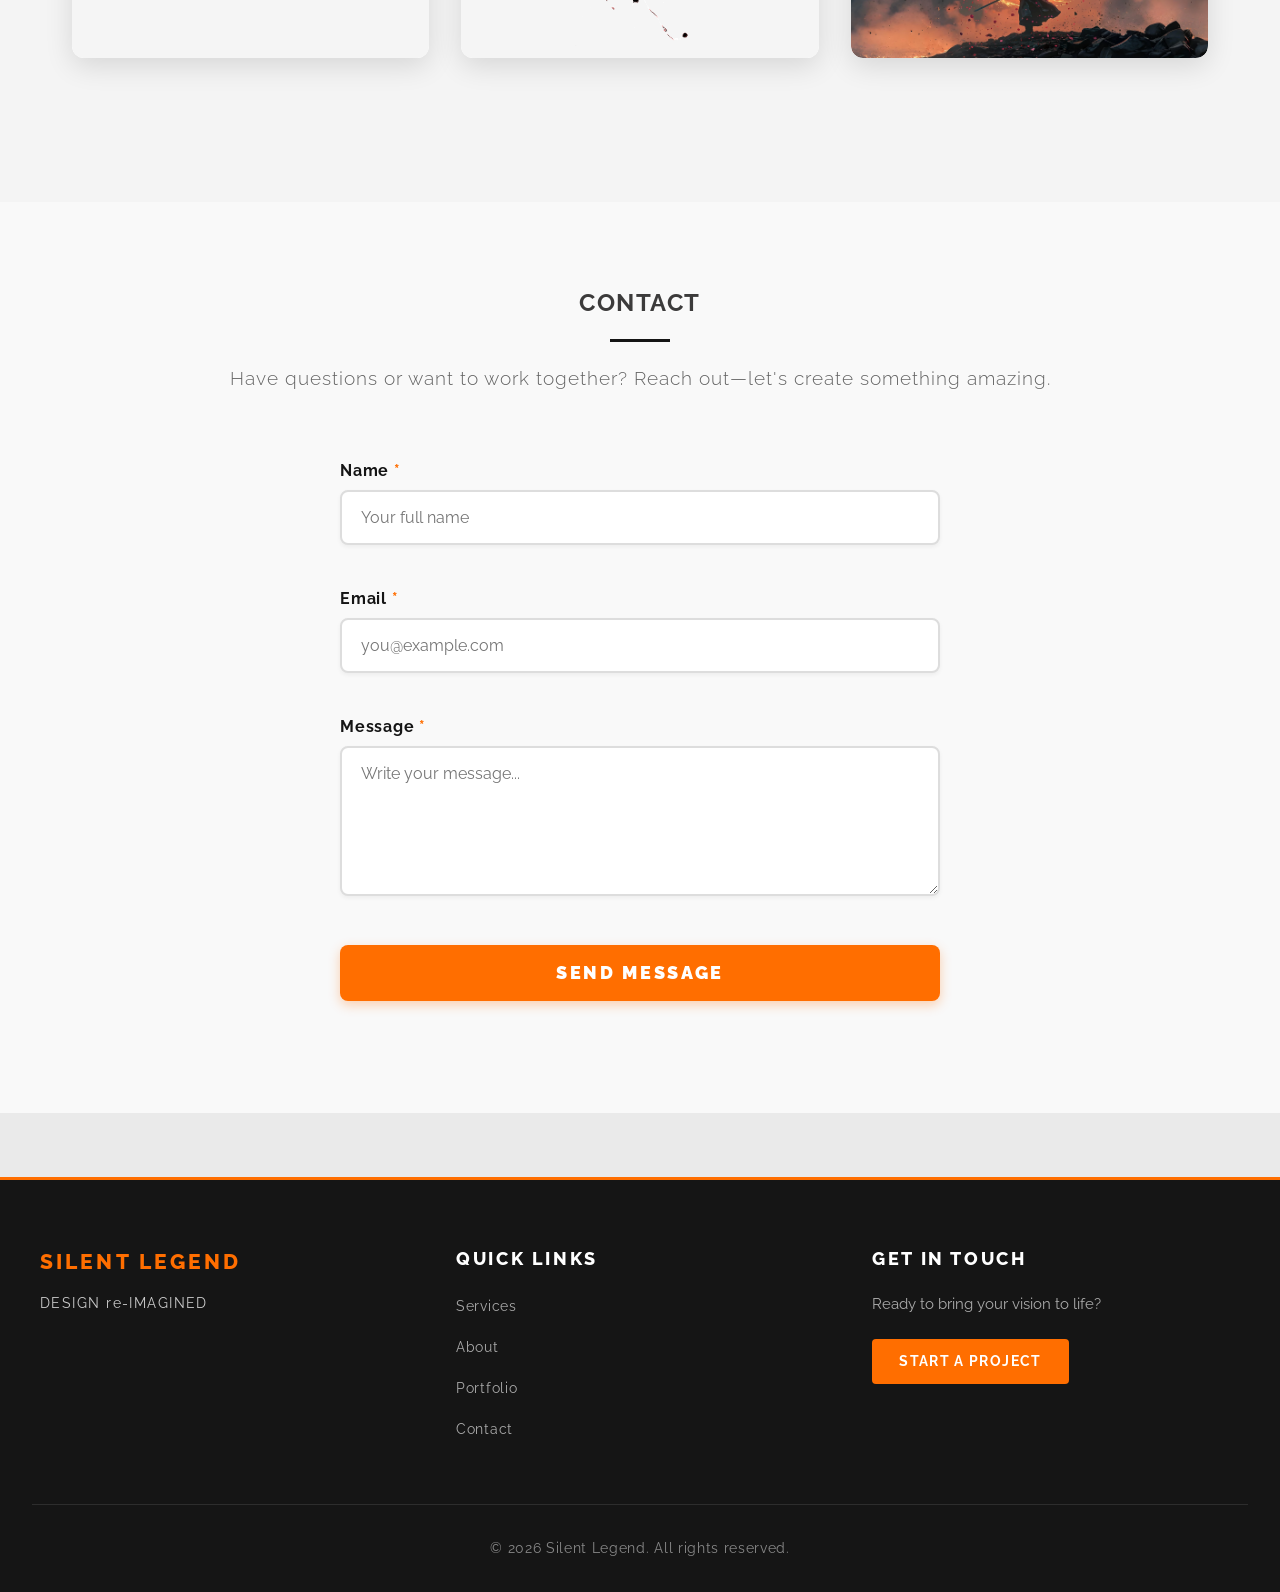
==== commit 308d1d15: "Add cyber composite visual effects breakdown" ====
--- a/index.html
+++ b/index.html
@@ -689,19 +689,20 @@
             -->
             <!-- Portfolio Item: Visual Effects -->
             <article class="portfolio-item visual-effects" role="listitem" tabindex="0"
-                data-detail-name="EXPLOSION COMPOSITE"
-                data-detail-role="Visual Effects"
-                data-detail-description="A high-impact visual effects project featuring dynamic explosion compositing with advanced particle systems and realistic lighting integration. This project showcases expertise in post-production techniques, blending multiple layers to create a seamless and dramatic visual narrative."
-                data-detail-characteristics="This project required extensive compositing expertise, working with particle simulations, color grading, and seamless integration with live-action footage. The final result demonstrates mastery of visual effects pipelines and attention to cinematic detail."
-                data-detail-client="Creative Agency"
-                data-detail-date="2024"
-                data-detail-project-url="https://silentlegend.com"
+                data-detail-name="CYBER COMPOSITE"
+                data-detail-modal-title="CYBER COMPOSITE BREAKDOWN"
+                data-detail-role="Compositing Breakdown"
+                data-detail-description="A continuous visual-effects breakdown showing the finished cyberpunk composite, original green-screen footage, environment plate, and final close-up."
+                data-detail-objective="Demonstrate how the live-action performance and digital environment combine to create the finished scene."
+                data-detail-process='{"COMPOSITING":"The performer was keyed from the green-screen footage and integrated into the neon city environment.","BREAKDOWN EDIT":"Synchronized wipes reveal the green-screen source, finished composite, and background plate while the action remains in motion. A flash transition introduces the final close-up.","PRESENTATION":"Clear stage labels, continuous sound, and a short fade-out keep the breakdown focused and easy to follow."}'
+                data-detail-characteristics="The completed breakdown presents both the finished shot and the individual elements used to construct it, making the compositing process immediately understandable."
                 data-detail-category="Visual Effects"
-                data-detail-skills='[{"name":"Creative Direction","percent":95},{"name":"Technical Execution","percent":92},{"name":"Client Satisfaction","percent":98}]'>
-                <img src="images/Portfolio/Visual_Effects/Explosion.jpg" alt="Visual Effects Project" loading="lazy" />
+                data-video-src="assets/video/cyber-composite-breakdown.mp4"
+                data-video-poster="images/Portfolio/Visual_Effects/cyber-composite-poster.webp">
+                <img src="images/Portfolio/Visual_Effects/cyber-composite-poster.webp" alt="Cyberpunk visual-effects composite with a performer in a neon city" loading="lazy" />
                 <div class="portfolio-overlay">
                     <h3>Visual Effects</h3>
-                    <p class="portfolio-overlay-description">Visual Effects Demo</p>
+                    <p class="portfolio-overlay-description">Cyber Composite Breakdown</p>
                 </div>
             </article>
 
@@ -1156,6 +1157,7 @@
                         <img id="modal-project-image-after" src="" alt="Project Image After" class="modal-project-image" />
                         <img id="modal-project-image-before" src="" alt="Project Image Before" class="modal-project-image" style="opacity: 0; pointer-events: none;" />
                     </div>
+                    <video id="modal-project-video" class="modal-project-video" controls playsinline preload="metadata" hidden></video>
                     
                     <!-- Corner Label (hidden by default) -->
                     <div id="ba-label" class="ba-label" aria-hidden="true" style="display: none;">AFTER</div>
@@ -1348,6 +1350,7 @@
                     <div class="loader-spinner"></div>
                 </div>
                 <img id="lightbox-image" class="lightbox-image" src="" alt="Lightbox Image" />
+                <video id="lightbox-video" class="lightbox-video" controls playsinline preload="metadata" hidden></video>
                 <button id="lightbox-prev" class="lightbox-nav lightbox-prev" aria-label="Previous image">
                     <svg class="nav-icon" viewBox="0 0 24 24" fill="none" xmlns="http://www.w3.org/2000/svg">
                         <path d="M15 18L9 12L15 6" stroke="currentColor" stroke-width="2.5" stroke-linecap="round" stroke-linejoin="round"/>
--- a/assets/css/styles.css
+++ b/assets/css/styles.css
@@ -2730,6 +2730,21 @@
     justify-content: center;
 }
 
+.modal-image-stack[hidden],
+.modal-project-video[hidden],
+.lightbox-video[hidden] {
+    display: none;
+}
+
+.modal-project-video {
+    width: 100%;
+    max-width: 100%;
+    max-height: calc(90vh - 6em);
+    aspect-ratio: 16 / 9;
+    object-fit: contain;
+    background: #000;
+}
+
 .modal-image-stack .modal-project-image {
     position: absolute;
     top: 50%;
@@ -3686,6 +3701,19 @@
     cursor: default;
     user-select: none;
     -webkit-user-drag: none;
+}
+
+.lightbox-video {
+    position: relative;
+    z-index: 2;
+    width: min(90vw, 1600px);
+    max-width: 100%;
+    max-height: 85vh;
+    aspect-ratio: 16 / 9;
+    object-fit: contain;
+    background: #000;
+    border-radius: 12px;
+    box-shadow: 0 12px 36px rgba(0, 0, 0, 0.45);
 }
 
 .lightbox-modal.active .lightbox-image.loaded {
@@ -4029,6 +4057,11 @@
         max-height: 80vh;
         width: auto;
         height: auto;
+    }
+
+    .lightbox-video {
+        width: 100%;
+        max-height: 80vh;
     }
     
     .lightbox-center {
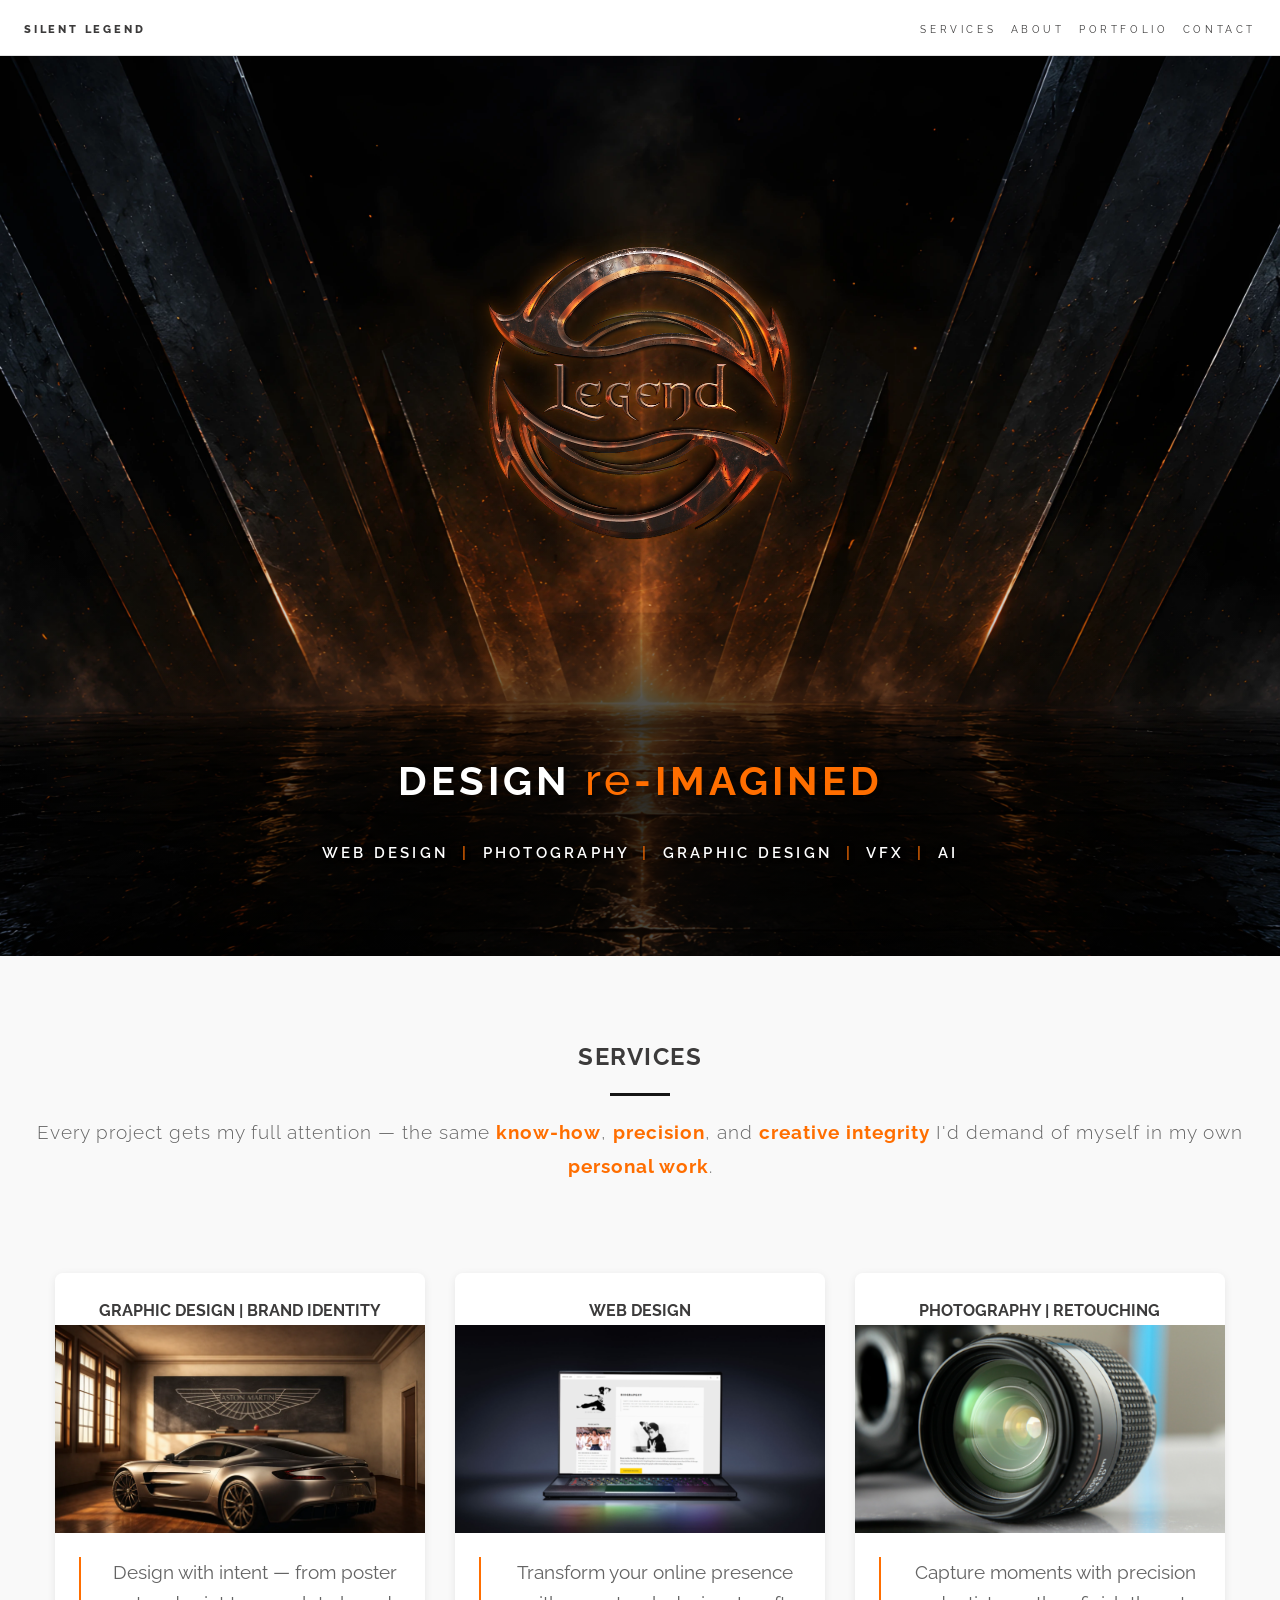
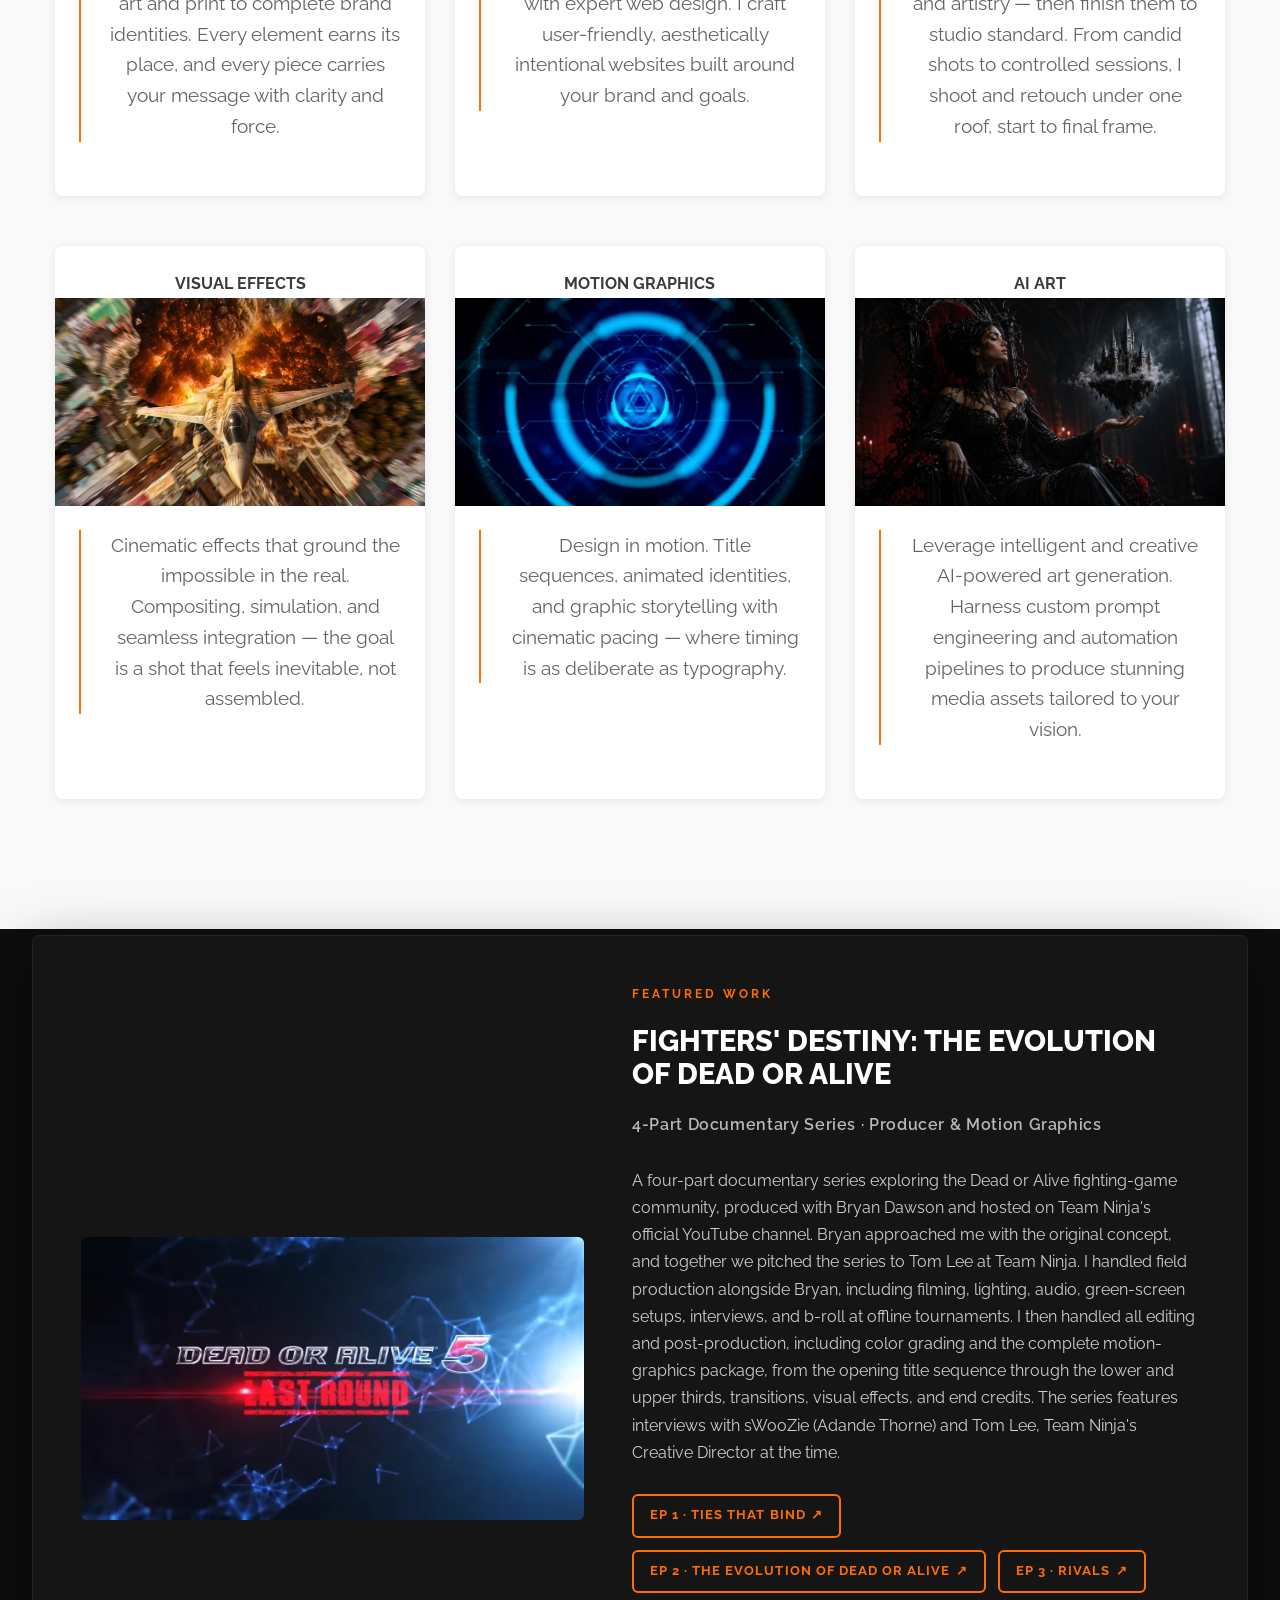
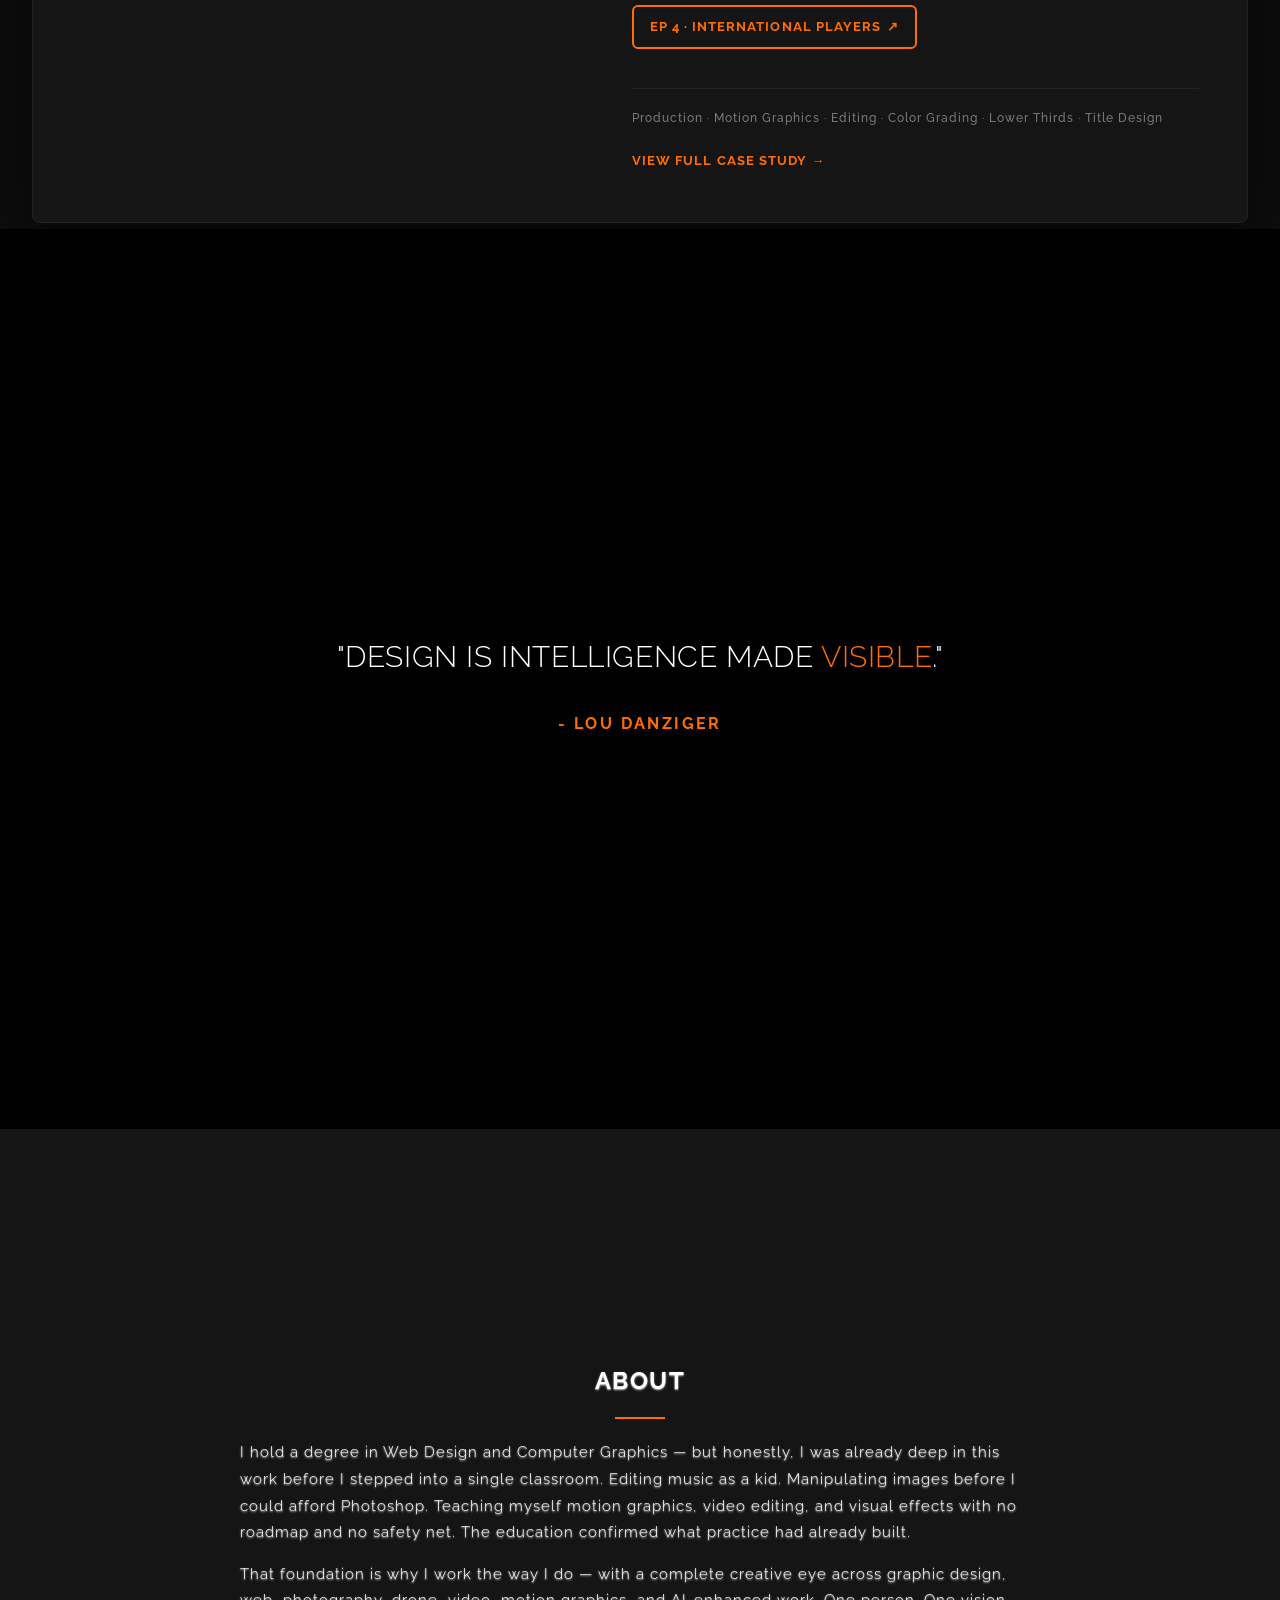
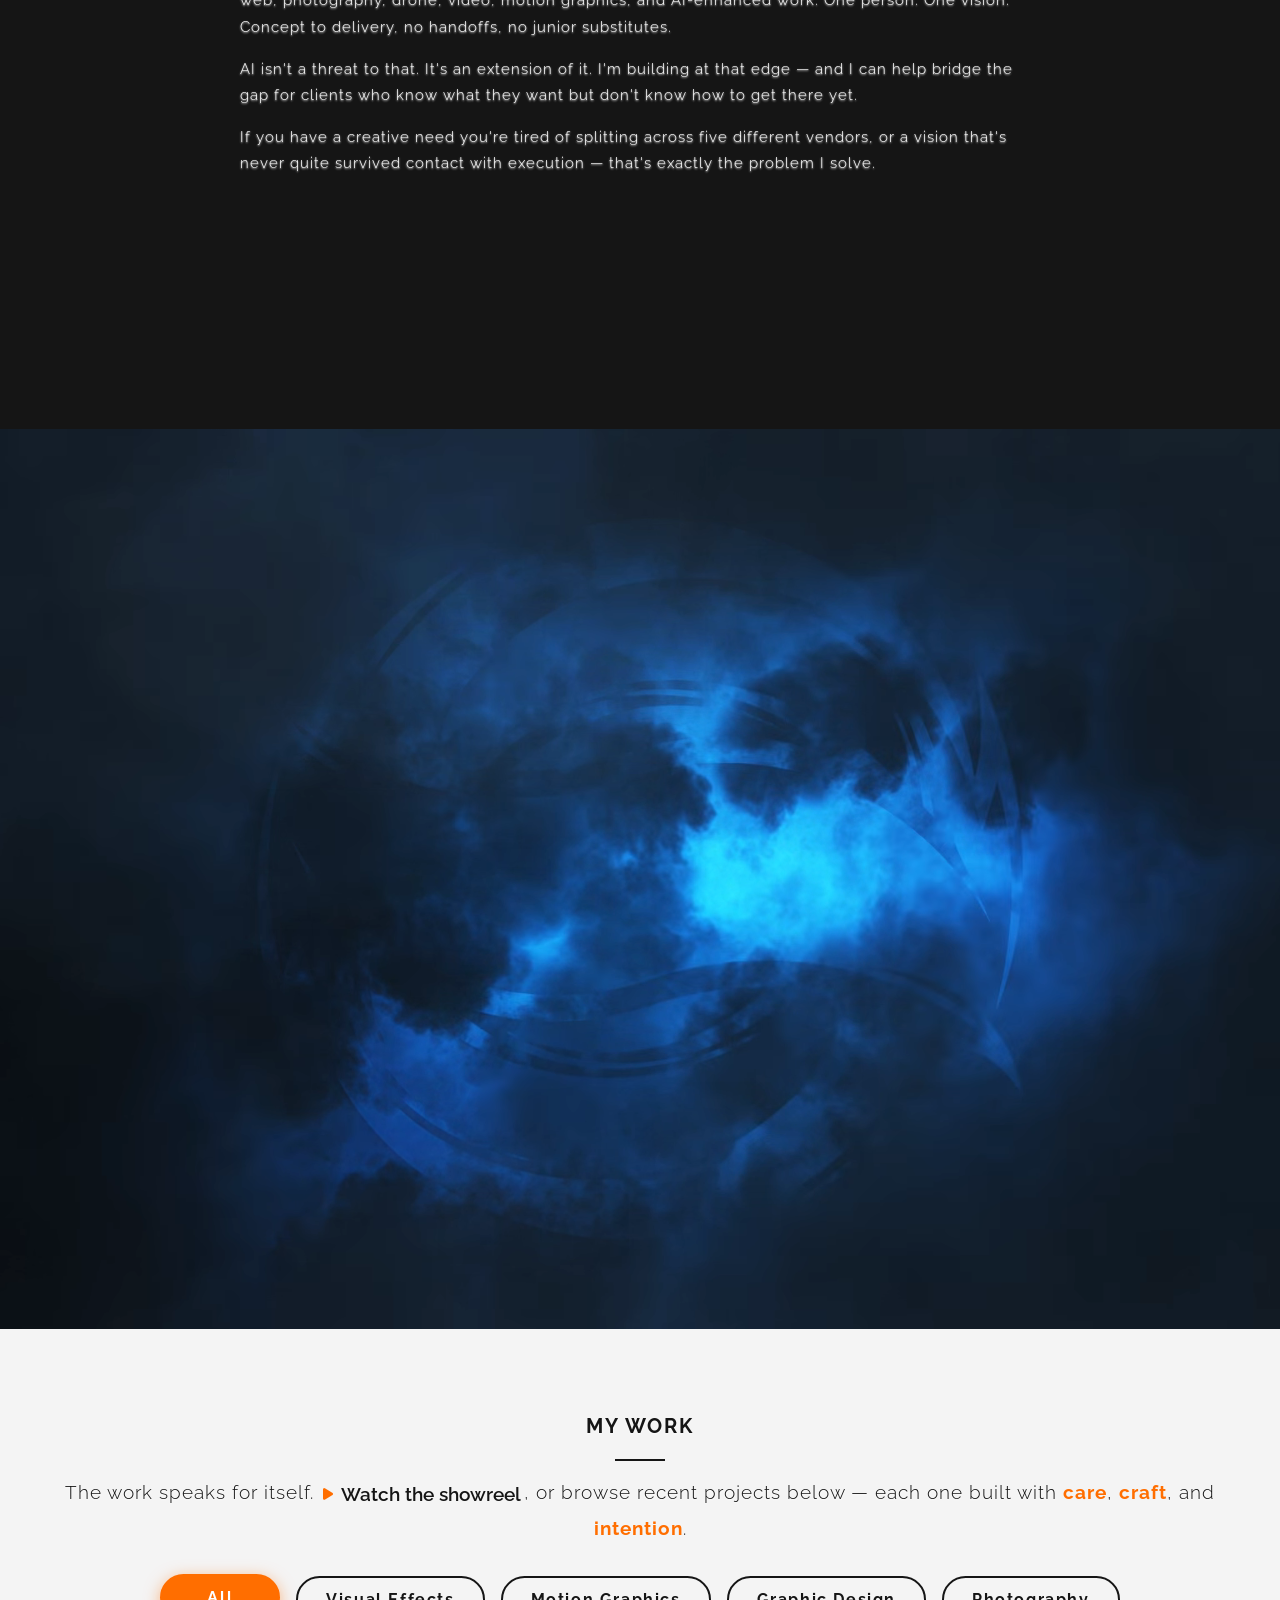
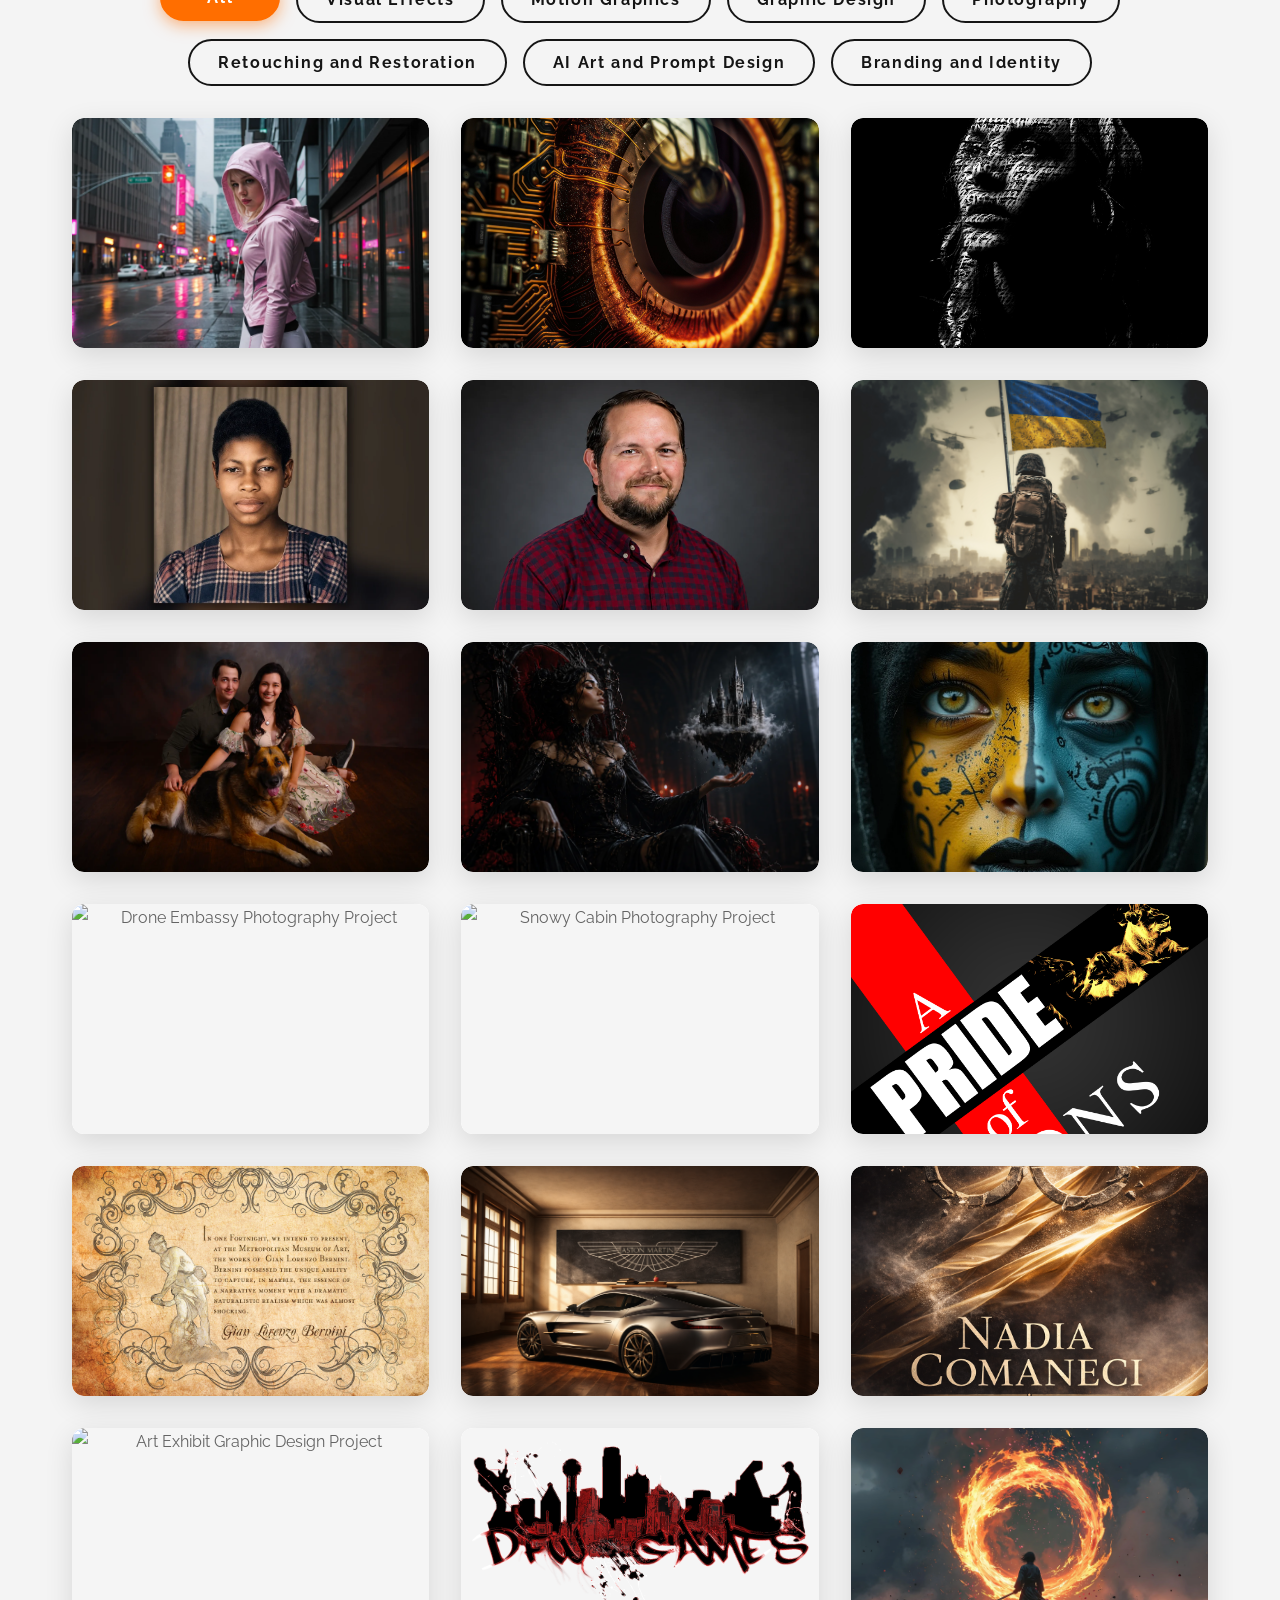
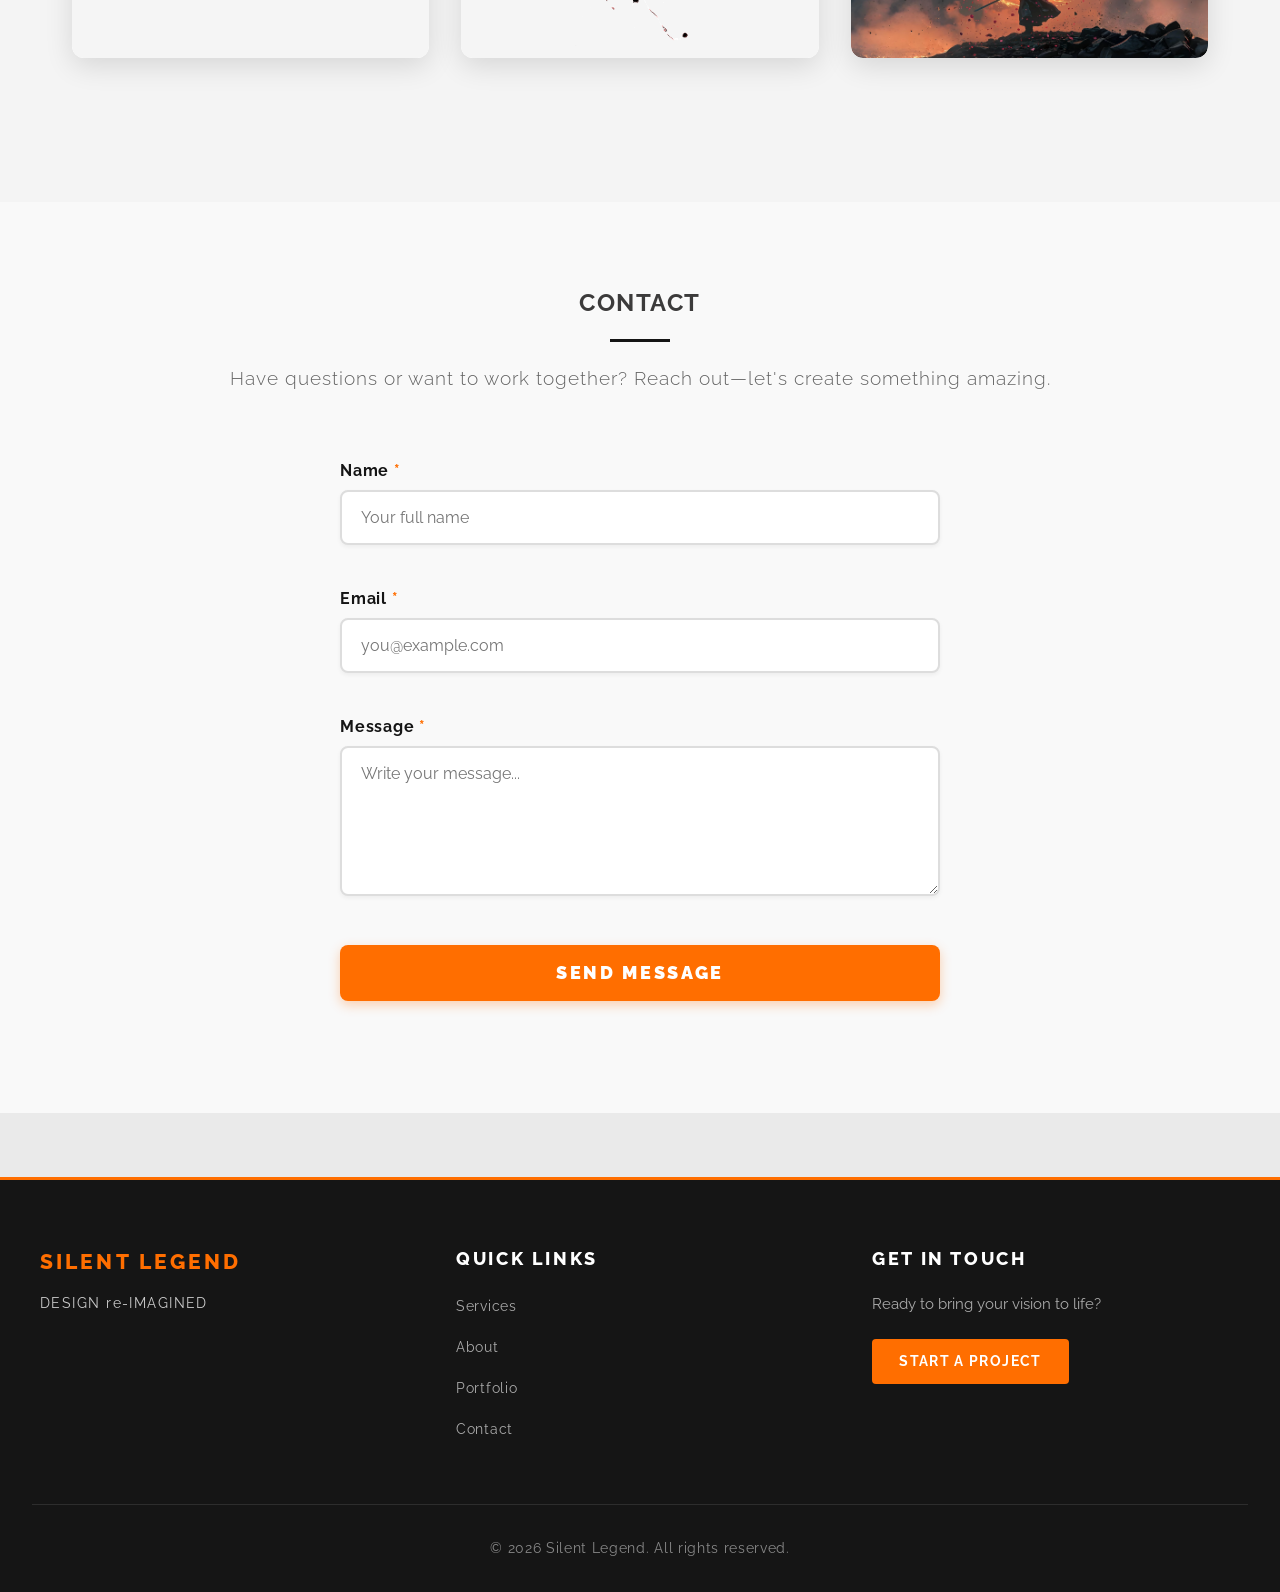
==== commit 1e576f02: "Remove obsolete portfolio UI and crawler placeholders" ====
--- a/index.html
+++ b/index.html
@@ -53,10 +53,36 @@
     <!-- Manifest will be loaded conditionally via script to avoid CORS errors with file:// protocol -->
     <link rel="mask-icon" href="images/Fav/safari-pinned-tab.svg" color="#5bbad5" />
     <meta name="msapplication-TileColor" content="#da532c" />
-    <meta name="theme-color" content="#ffffff" />
+    <meta name="theme-color" content="#0d0d0d" />
+    <script type="application/ld+json">
+    {
+        "@context": "https://schema.org",
+        "@type": "Organization",
+        "name": "Silent Legend",
+        "url": "https://silentlegend.com/",
+        "logo": "https://silentlegend.com/images/Hero/logo.png",
+        "description": "Independent creative practice offering visual effects, motion graphics, web design, graphic design, photography, retouching, and AI-enhanced creative production.",
+        "slogan": "Design re-imagined.",
+        "knowsAbout": [
+            "Visual effects",
+            "Motion graphics",
+            "Web design",
+            "Graphic design",
+            "Photography",
+            "Photo retouching and restoration",
+            "AI art and prompt design"
+        ],
+        "potentialAction": {
+            "@type": "ContactAction",
+            "name": "Discuss a project or opportunity",
+            "target": "https://silentlegend.com/#contact"
+        }
+    }
+    </script>
 </head>
 
 <body class="is-preload">
+    <!-- Reviewing the source? Nice attention to detail. Silent Legend welcomes thoughtful collaborations—say hello through the contact form. -->
     <!-- Loading Bar -->
     <div id="loading-bar" class="loading-bar" aria-hidden="false" role="progressbar" aria-valuenow="0" aria-valuemin="0" aria-valuemax="100">
         <div class="loading-bar-progress"></div>
@@ -679,13 +705,8 @@
                    - data-detail-characteristics: Additional project details (CHARACTERISTICS section)
                    - data-detail-client: Client name
                    - data-detail-date: Project date/year
-                   - data-detail-project-url: Project URL (optional, defaults to #)
                    - data-detail-category: Project category
-                   - data-detail-skills: JSON array of skills (see example format below)
                 5. Add the category class (visual-effects, motion-graphics, graphic-design, photography, retouching-and-restoration, ai-art-and-prompt-design, branding-and-identity)
-                
-                Skills format example:
-                data-detail-skills='[{"name":"Skill Name","percent":95},{"name":"Another Skill","percent":90}]'
             -->
             <!-- Portfolio Item: Visual Effects -->
             <article class="portfolio-item visual-effects" role="listitem" tabindex="0"
@@ -1032,94 +1053,6 @@
         </div>
     </section>
 
-    <!-- Portfolio Detail View -->
-    <section id="portfolio-detail" class="portfolio-detail-section" style="display: none;">
-        <button class="portfolio-detail-close" aria-label="Close portfolio detail">
-            <i class="fas fa-times"></i>
-        </button>
-        <div class="portfolio-detail-container">
-            <!-- Left Column: Content -->
-            <div class="portfolio-detail-left">
-                <!-- Project Header -->
-                <div class="detail-header">
-                    <h1 id="detail-name" class="detail-main-title">Project Name</h1>
-                    <h2 id="detail-role" class="detail-subtitle">Project Role</h2>
-                </div>
-
-                <!-- PROJECT OVERVIEW Section -->
-                <section class="detail-section">
-                    <h3 class="detail-section-title">PROJECT OVERVIEW</h3>
-                    <div id="detail-description" class="detail-description">
-                        <p>Project description will appear here...</p>
-                    </div>
-                    <!-- Share Section -->
-                    <div class="detail-share">
-                        <h6 class="share-label">SHARE:</h6>
-                        <div class="share-buttons">
-                            <a href="#" class="share-btn facebook" aria-label="Share on Facebook" target="_blank" rel="noopener">
-                                <i class="fab fa-facebook-f"></i>
-                            </a>
-                            <a href="#" class="share-btn twitter" aria-label="Share on Twitter" target="_blank" rel="noopener">
-                                <i class="fab fa-x-twitter"></i>
-                            </a>
-                            <a href="#" class="share-btn linkedin" aria-label="Share on LinkedIn" target="_blank" rel="noopener">
-                                <i class="fab fa-linkedin-in"></i>
-                            </a>
-                            <a href="#" class="share-btn pinterest" aria-label="Share on Pinterest" target="_blank" rel="noopener">
-                                <i class="fab fa-pinterest"></i>
-                            </a>
-                        </div>
-                    </div>
-                </section>
-
-                <!-- OBJECTIVE Section -->
-                <section class="detail-section" id="detail-objective-section" style="display: none;">
-                    <h3 class="detail-section-title">OBJECTIVE</h3>
-                    <div id="detail-objective" class="detail-description">
-                        <p>Objective will appear here...</p>
-                    </div>
-                </section>
-
-                <!-- DESIGN PROCESS & TECHNIQUE Section -->
-                <section class="detail-section" id="detail-process-section">
-                    <h3 class="detail-section-title">DESIGN PROCESS & TECHNIQUE</h3>
-                    <div id="detail-process" class="detail-process-content">
-                        <!-- Process content will be dynamically inserted here -->
-                    </div>
-                </section>
-
-                <!-- Project Meta Information -->
-                <div class="detail-meta">
-                    <div class="meta-item">
-                        <h6 class="meta-label">CLIENT:</h6>
-                        <span id="detail-client" class="meta-value">Client Name</span>
-                    </div>
-                    <div class="meta-item">
-                        <h6 class="meta-label">DATE:</h6>
-                        <span id="detail-date" class="meta-value">2024</span>
-                    </div>
-                    <div class="meta-item">
-                        <h6 class="meta-label">PROJECT:</h6>
-                        <a id="detail-project-url" href="#" class="meta-value meta-link" target="_blank" rel="noopener">www.yourlink.com</a>
-                    </div>
-                </div>
-            </div>
-
-            <!-- Right Column: Images -->
-            <div class="portfolio-detail-right">
-                <div class="detail-images-wrapper">
-                    <!-- Thumbnail Gallery -->
-                    <div class="detail-thumbnails" id="detail-thumbnails" style="display: none;">
-                        <!-- Thumbnails will be dynamically generated here -->
-                    </div>
-                    <div class="detail-image-main">
-                        <img id="detail-image" src="" alt="Portfolio Detail Image" />
-                    </div>
-                </div>
-            </div>
-        </div>
-    </section>
-
     <!-- Showreel Modal -->
     <div id="showreel-modal" class="showreel-modal" role="dialog" aria-modal="true" aria-labelledby="showreel-modal-title" aria-hidden="true" hidden>
         <div class="showreel-modal-backdrop" data-showreel-close></div>
@@ -1154,8 +1087,8 @@
                     
                     <!-- Stacked Images Container -->
                     <div class="modal-image-stack">
-                        <img id="modal-project-image-after" src="" alt="Project Image After" class="modal-project-image" />
-                        <img id="modal-project-image-before" src="" alt="Project Image Before" class="modal-project-image" style="opacity: 0; pointer-events: none;" />
+                        <img id="modal-project-image-after" alt="" class="modal-project-image" />
+                        <img id="modal-project-image-before" alt="" class="modal-project-image" style="opacity: 0; pointer-events: none;" />
                     </div>
                     <video id="modal-project-video" class="modal-project-video" controls playsinline preload="metadata" hidden></video>
                     
@@ -1171,10 +1104,8 @@
                 <!-- Right: Content Section -->
                 <div class="project-details-text-section">
                     <div class="project-details-scrollable">
-                        <h1 id="modal-project-title" class="modal-project-title">Project Title</h1>
-                        <div id="modal-project-description" class="modal-project-description">
-                            <p>Project description will appear here...</p>
-                        </div>
+                        <h1 id="modal-project-title" class="modal-project-title"></h1>
+                        <div id="modal-project-description" class="modal-project-description"></div>
                         
                         <!-- Optional Sections -->
                         <div id="modal-project-objective" class="modal-project-section" style="display: none;">
@@ -1201,10 +1132,6 @@
                             <div class="modal-meta-item" id="modal-date-item" style="display: none;">
                                 <span class="modal-meta-label">DATE:</span>
                                 <span id="modal-date" class="modal-meta-value"></span>
-                            </div>
-                            <div class="modal-meta-item" id="modal-url-item" style="display: none;">
-                                <span class="modal-meta-label">PROJECT:</span>
-                                <a id="modal-project-url" href="#" class="modal-meta-value modal-meta-link" target="_blank" rel="noopener"></a>
                             </div>
                         </div>
                     </div>
@@ -1313,16 +1240,6 @@
                 <button class="lightbox-icon-btn" aria-label="Fullscreen" title="Fullscreen" id="lightbox-fullscreen">
                     <i class="fas fa-expand"></i>
                 </button>
-                <div class="lightbox-share-wrapper">
-                    <button id="lightbox-share" class="lightbox-icon-btn" aria-label="Share" aria-haspopup="true" aria-expanded="false" title="Share">
-                        <i class="fas fa-share-alt"></i>
-                    </button>
-                    <ul id="lightbox-share-dropdown" class="lightbox-share-dropdown" style="display: none;">
-                        <li><a id="lightbox-share-facebook" class="lightbox-share-link" href="#" target="_blank" rel="noopener"><i class="fab fa-facebook-f"></i><span>Facebook</span></a></li>
-                        <li><a id="lightbox-share-twitter" class="lightbox-share-link" href="#" target="_blank" rel="noopener"><i class="fab fa-x-twitter"></i><span>Twitter</span></a></li>
-                        <li><a id="lightbox-share-pinterest" class="lightbox-share-link" href="#" target="_blank" rel="noopener"><i class="fab fa-pinterest"></i><span>Pinterest</span></a></li>
-                    </ul>
-                </div>
                 <button id="lightbox-close" class="lightbox-icon-btn" aria-label="Close lightbox" title="Close">
                     <i class="fas fa-times"></i>
                 </button>
@@ -1335,8 +1252,8 @@
             <aside class="lightbox-sidebar-left" id="lightbox-sidebar">
                 <div class="lightbox-sidebar-content">
                     <div class="lightbox-info">
-                        <div id="lightbox-title-sidebar" class="info-title">Project Title</div>
-                        <div id="lightbox-category-sidebar" class="info-sub">Category</div>
+                        <div id="lightbox-title-sidebar" class="info-title"></div>
+                        <div id="lightbox-category-sidebar" class="info-sub"></div>
                         <div id="lightbox-role-sidebar" class="info-role" style="display: none;"></div>
                         <div id="lightbox-meta-sidebar" class="info-meta" style="display: none;"></div>
                         <div id="lightbox-desc-sidebar" class="info-desc" style="display: none;"></div>
@@ -1349,7 +1266,7 @@
                 <div class="lightbox-loader" aria-hidden="true">
                     <div class="loader-spinner"></div>
                 </div>
-                <img id="lightbox-image" class="lightbox-image" src="" alt="Lightbox Image" />
+                <img id="lightbox-image" class="lightbox-image" alt="" />
                 <video id="lightbox-video" class="lightbox-video" controls playsinline preload="metadata" hidden></video>
                 <button id="lightbox-prev" class="lightbox-nav lightbox-prev" aria-label="Previous image">
                     <svg class="nav-icon" viewBox="0 0 24 24" fill="none" xmlns="http://www.w3.org/2000/svg">
--- a/assets/css/styles.css
+++ b/assets/css/styles.css
@@ -1914,607 +1914,6 @@
     outline: none;
 }
 
-/* Portfolio Detail Section */
-.portfolio-detail-section {
-    position: fixed;
-    top: 0;
-    left: 0;
-    width: 100%;
-    height: 100vh;
-    background-color: #fff;
-    z-index: 10002;
-    padding: 0;
-    overflow: hidden;
-    overflow-x: hidden;
-    opacity: 0;
-    visibility: hidden;
-    transition: opacity 0.4s ease, visibility 0.4s ease;
-}
-
-.portfolio-detail-section.active {
-    opacity: 1;
-    visibility: visible;
-}
-
-.portfolio-detail-close {
-    position: fixed;
-    top: 2em;
-    right: 2em;
-    width: 50px;
-    height: 50px;
-    background-color: #151515;
-    border: 2px solid #ff6e00;
-    border-radius: 50%;
-    color: #ff6e00;
-    font-size: 1.5em;
-    cursor: pointer;
-    display: flex;
-    align-items: center;
-    justify-content: center;
-    z-index: 10003;
-    transition: all 0.3s cubic-bezier(0.4, 0, 0.2, 1);
-}
-
-.portfolio-detail-close:hover,
-.portfolio-detail-close:focus {
-    background-color: #ff6e00;
-    color: #fff;
-    transform: scale(1.1) rotate(90deg);
-    box-shadow: 0 4px 20px rgba(255, 110, 0, 0.5);
-    outline: none;
-}
-
-.portfolio-detail-container {
-    max-width: 1600px;
-    width: 100%;
-    height: 100vh;
-    margin: 0 auto;
-    display: block;
-    position: relative;
-    overflow: hidden;
-}
-
-.portfolio-detail-left {
-    padding: 3em 4em 4em 5em;
-    display: flex;
-    flex-direction: column;
-    gap: 0;
-    overflow-y: auto;
-    overflow-x: hidden;
-    background-color: #fff;
-    height: 100vh;
-    max-height: 100vh;
-    width: 50%;
-    margin-right: 50%;
-    box-sizing: border-box;
-}
-
-.portfolio-detail-right {
-    background-color: #000;
-    padding: 4em;
-    display: flex;
-    flex-direction: column;
-    gap: 2em;
-    overflow: hidden;
-    overflow-x: hidden;
-    align-items: center;
-    justify-content: center;
-    position: fixed;
-    top: 0;
-    right: 0;
-    width: 50%;
-    height: 100vh;
-    max-height: 100vh;
-    box-sizing: border-box;
-}
-
-.detail-images-wrapper {
-    display: flex;
-    flex-direction: column;
-    gap: 2em;
-    width: 100%;
-    max-width: 100%;
-    align-items: center;
-    justify-content: center;
-    position: relative;
-    min-height: 0;
-    height: 100%;
-}
-
-/* Thumbnail Gallery */
-.detail-thumbnails {
-    display: flex;
-    gap: 1.25em;
-    overflow-x: auto;
-    padding: 1em 0.5em;
-    scrollbar-width: thin;
-    scrollbar-color: #ff6e00 rgba(255, 255, 255, 0.1);
-    width: 100%;
-    justify-content: center;
-}
-
-.detail-thumbnails::-webkit-scrollbar {
-    height: 6px;
-}
-
-.detail-thumbnails::-webkit-scrollbar-track {
-    background: rgba(255, 255, 255, 0.1);
-    border-radius: 3px;
-}
-
-.detail-thumbnails::-webkit-scrollbar-thumb {
-    background: #ff6e00;
-    border-radius: 3px;
-}
-
-.detail-thumbnail-item {
-    flex-shrink: 0;
-    width: 130px;
-    height: 130px;
-    cursor: pointer;
-    border: 3px solid transparent;
-    border-radius: 8px;
-    overflow: hidden;
-    transition: all 0.3s cubic-bezier(0.4, 0, 0.2, 1);
-    background-color: #fff;
-    box-shadow: 0 2px 8px rgba(0, 0, 0, 0.2);
-}
-
-.detail-thumbnail-item:hover {
-    transform: translateY(-3px);
-    box-shadow: 0 6px 16px rgba(0, 0, 0, 0.25);
-    border-color: rgba(255, 110, 0, 0.5);
-}
-
-.detail-thumbnail-item.active {
-    border-color: #ff6e00;
-    box-shadow: 0 6px 20px rgba(255, 110, 0, 0.4);
-    transform: translateY(-2px);
-}
-
-.detail-thumbnail-item img {
-    width: 100%;
-    height: 100%;
-    object-fit: cover;
-    display: block;
-}
-
-.detail-image-main {
-    width: 700px;
-    height: 700px;
-    max-width: 100%;
-    background-color: transparent;
-    border-radius: 0;
-    overflow: hidden;
-    box-shadow: none;
-    display: flex;
-    align-items: center;
-    justify-content: center;
-    margin: 0 auto;
-    position: relative;
-}
-
-.detail-image-main img {
-    width: 100%;
-    height: 100%;
-    display: block;
-    transition: opacity 0.4s ease;
-    object-fit: contain;
-    object-position: center;
-}
-
-.detail-header {
-    margin-bottom: 1.5em;
-}
-
-.detail-main-title {
-    font-size: 32px;
-    font-weight: 900;
-    letter-spacing: 0.05em;
-    text-transform: uppercase;
-    color: #252525;
-    margin: 0 0 0.5em;
-    line-height: 1.1;
-    position: relative;
-    padding-bottom: 0.5em;
-}
-
-.detail-main-title::after {
-    content: '';
-    position: absolute;
-    bottom: 0;
-    left: 0;
-    width: 90px;
-    height: 3px;
-    background-color: #252525;
-}
-
-
-.detail-subtitle {
-    font-size: 32px;
-    font-weight: 900;
-    letter-spacing: 0.05em;
-    text-transform: uppercase;
-    color: #252525;
-    margin: 0.5em 0 1em;
-    line-height: 1.2;
-    position: relative;
-    padding-bottom: 0.5em;
-}
-
-.detail-subtitle::after {
-    content: '';
-    position: absolute;
-    bottom: 0;
-    left: 0;
-    width: 90px;
-    height: 3px;
-    background-color: #252525;
-}
-
-
-.portfolio-detail-social {
-    display: flex;
-    justify-content: center;
-    gap: 1.5em;
-    margin-top: 2em;
-}
-
-.social-link {
-    width: 45px;
-    height: 45px;
-    background-color: #151515;
-    border: 2px solid #ff6e00;
-    border-radius: 50%;
-    color: #ff6e00;
-    display: flex;
-    align-items: center;
-    justify-content: center;
-    font-size: 1.2em;
-    transition: all 0.3s ease;
-    text-decoration: none;
-}
-
-.social-link:hover,
-.social-link:focus {
-    background-color: #ff6e00;
-    color: #fff;
-    transform: translateY(-3px);
-    box-shadow: 0 4px 15px rgba(255, 110, 0, 0.4);
-}
-
-
-.detail-section {
-    margin-bottom: 3em;
-}
-
-.detail-section:last-child {
-    margin-bottom: 0;
-}
-
-.detail-section-title {
-    font-size: 0.95em;
-    font-weight: 700;
-    letter-spacing: 0.08em;
-    text-transform: uppercase;
-    color: #252525;
-    margin: 0 0 1.75em;
-    position: relative;
-    padding-bottom: 0;
-}
-
-.detail-section-title::after {
-    display: none;
-}
-
-.detail-description {
-    margin-bottom: 2.5em;
-    line-height: 1.9;
-    color: #4a4a4a;
-}
-
-.detail-description p {
-    margin-bottom: 1.5em;
-    font-size: 1em;
-}
-
-.detail-description p:last-child {
-    margin-bottom: 0;
-}
-
-.detail-characteristics {
-    margin-bottom: 2.5em;
-    line-height: 1.9;
-    color: #4a4a4a;
-}
-
-.detail-characteristics p {
-    margin-bottom: 1.5em;
-    font-size: 1em;
-}
-
-.detail-characteristics p:last-child {
-    margin-bottom: 0;
-}
-
-/* Design Process Content */
-.detail-process-content {
-    margin-bottom: 2.5em;
-    line-height: 1.9;
-    color: #4a4a4a;
-}
-
-.detail-process-subsection {
-    margin-bottom: 2.5em;
-}
-
-.detail-process-subsection:last-child {
-    margin-bottom: 0;
-}
-
-.detail-process-subsection-title {
-    font-size: 0.95em;
-    font-weight: 700;
-    letter-spacing: 0.08em;
-    text-transform: uppercase;
-    color: #252525;
-    margin: 0 0 1em;
-    line-height: 1.4;
-}
-
-.detail-process-subsection-content {
-    font-size: 1em;
-    line-height: 1.9;
-    color: #4a4a4a;
-    margin-bottom: 1.5em;
-}
-
-.detail-process-subsection:last-child .detail-process-subsection-content {
-    margin-bottom: 0;
-}
-
-/* Share Section */
-.detail-share {
-    margin: 2em 0 0 0;
-    padding: 0;
-    border-top: none;
-    display: flex;
-    align-items: center;
-    gap: 1em;
-    flex-wrap: wrap;
-}
-
-.share-label {
-    font-size: 0.85em;
-    font-weight: 700;
-    letter-spacing: 0.05em;
-    text-transform: uppercase;
-    color: #252525;
-    margin: 0;
-}
-
-.share-label span {
-    color: #252525;
-}
-
-.share-buttons {
-    display: flex;
-    gap: 0.5em;
-    flex-wrap: wrap;
-}
-
-.share-btn {
-    width: auto;
-    height: auto;
-    background-color: transparent;
-    border: none;
-    border-radius: 0;
-    color: #999999;
-    display: flex;
-    align-items: center;
-    justify-content: center;
-    font-size: 1.1em;
-    transition: color 0.3s ease;
-    text-decoration: none;
-    cursor: pointer;
-    padding: 0.25em;
-}
-
-.share-btn:visited {
-    color: #999999;
-}
-
-.share-btn:hover,
-.share-btn:focus {
-    color: #ff6e00;
-    transform: none;
-    box-shadow: none;
-    outline: none;
-}
-
-.share-btn:active {
-    color: #ff6e00;
-}
-
-.detail-skills {
-    margin-bottom: 3em;
-}
-
-.skills-title {
-    font-size: 1.1em;
-    font-weight: 800;
-    letter-spacing: 0.1em;
-    text-transform: uppercase;
-    color: #151515;
-    margin: 0 0 1.5em;
-}
-
-.skill-item {
-    margin-bottom: 2em;
-}
-
-.skill-header {
-    display: flex;
-    justify-content: space-between;
-    align-items: center;
-    margin-bottom: 0.5em;
-}
-
-.skill-name {
-    font-weight: 700;
-    color: #151515;
-    letter-spacing: 0.05em;
-    text-transform: uppercase;
-    font-size: 0.95em;
-}
-
-.skill-percentage {
-    font-weight: 800;
-    color: #151515;
-    background-color: #f4f4f4;
-    padding: 0.3em 0.8em;
-    border-radius: 4px;
-    font-size: 0.9em;
-}
-
-.skill-bar {
-    width: 100%;
-    height: 8px;
-    background-color: #eaeaea;
-    border-radius: 4px;
-    overflow: hidden;
-    position: relative;
-}
-
-.skill-progress {
-    height: 100%;
-    background: linear-gradient(90deg, #ff6e00 0%, #ff8c42 100%);
-    border-radius: 4px;
-    transition: width 1s cubic-bezier(0.4, 0, 0.2, 1);
-    box-shadow: 0 2px 8px rgba(255, 110, 0, 0.3);
-}
-
-.detail-meta {
-    display: flex;
-    flex-direction: column;
-    gap: 1.5em;
-    margin-top: 2em;
-    padding: 0;
-    border-top: none;
-}
-
-.meta-item {
-    display: flex;
-    flex-direction: column;
-    gap: 0.5em;
-}
-
-.meta-label {
-    font-size: 0.85em;
-    font-weight: 700;
-    letter-spacing: 0.05em;
-    text-transform: uppercase;
-    color: #252525;
-    margin: 0;
-}
-
-.meta-value {
-    font-size: 1em;
-    color: #4a4a4a;
-    font-weight: 400;
-    line-height: 1.8;
-    margin: 0;
-}
-
-.meta-link {
-    color: #4a4a4a;
-    text-decoration: none;
-    transition: color 0.3s ease;
-}
-
-.meta-link:hover,
-.meta-link:focus {
-    color: #ff6e00;
-    text-decoration: underline;
-    outline: none;
-}
-
-/* Responsive Portfolio Detail */
-@media (max-width: 1024px) {
-    .portfolio-detail-container {
-        display: block;
-        height: auto;
-    }
-    
-    .portfolio-detail-left {
-        width: 100%;
-        margin-right: 0;
-        order: 2;
-        height: auto;
-        max-height: none;
-        overflow-y: auto;
-    }
-    
-    .portfolio-detail-right {
-        position: relative;
-        width: 100%;
-        right: auto;
-        order: 1;
-        height: auto;
-        max-height: none;
-    }
-    
-    .portfolio-detail-close {
-        top: 1em;
-        right: 1em;
-    }
-}
-
-@media (max-width: 768px) {
-    .portfolio-detail-section {
-        padding: 1em;
-    }
-    
-    .portfolio-detail-info h2 {
-        font-size: 1.8em;
-    }
-    
-    .detail-section-title,
-    .skills-title {
-        font-size: 1em;
-    }
-    
-    .detail-thumbnail-item {
-        width: 80px;
-        height: 80px;
-    }
-    
-    .detail-main-title {
-        font-size: 2em;
-    }
-    
-    .portfolio-detail-left {
-        padding: 2em 2em 2em 2em;
-    }
-    
-    .portfolio-detail-right {
-        padding: 2em;
-        position: relative;
-        top: 0;
-        max-height: none;
-    }
-    
-    .detail-images-wrapper {
-        position: relative;
-        top: 0;
-    }
-    
-    .detail-thumbnail-item {
-        width: 100px;
-        height: 100px;
-    }
-}
-
 /* Project Details Modal */
 .project-details-modal {
     position: fixed;
@@ -3476,57 +2875,6 @@
 .lightbox-icon-btn.active {
     background-color: #ff6e00;
     color: #fff;
-}
-
-/* Share Dropdown */
-.lightbox-share-wrapper {
-    position: relative;
-}
-
-.lightbox-share-dropdown {
-    position: absolute;
-    top: 100%;
-    right: 0;
-    margin-top: 0.5em;
-    background-color: #1a1a1a;
-    border: 1px solid #333;
-    border-radius: 4px;
-    list-style: none;
-    padding: 0.5em 0;
-    min-width: 150px;
-    z-index: 10001;
-    box-shadow: 0 4px 12px rgba(0, 0, 0, 0.5);
-}
-
-.lightbox-share-dropdown li {
-    margin: 0;
-}
-
-.lightbox-share-link {
-    display: flex;
-    align-items: center;
-    gap: 0.75em;
-    padding: 0.75em 1em;
-    color: #fff;
-    text-decoration: none;
-    transition: background-color 0.2s ease;
-    font-size: 0.9em;
-}
-
-.lightbox-share-link:hover,
-.lightbox-share-link:focus {
-    background-color: #333;
-    color: #fff;
-    outline: none;
-}
-
-.lightbox-share-link i {
-    width: 20px;
-    text-align: center;
-}
-
-.lightbox-share-link span {
-    flex: 1;
 }
 
 /* Main Wrapper */
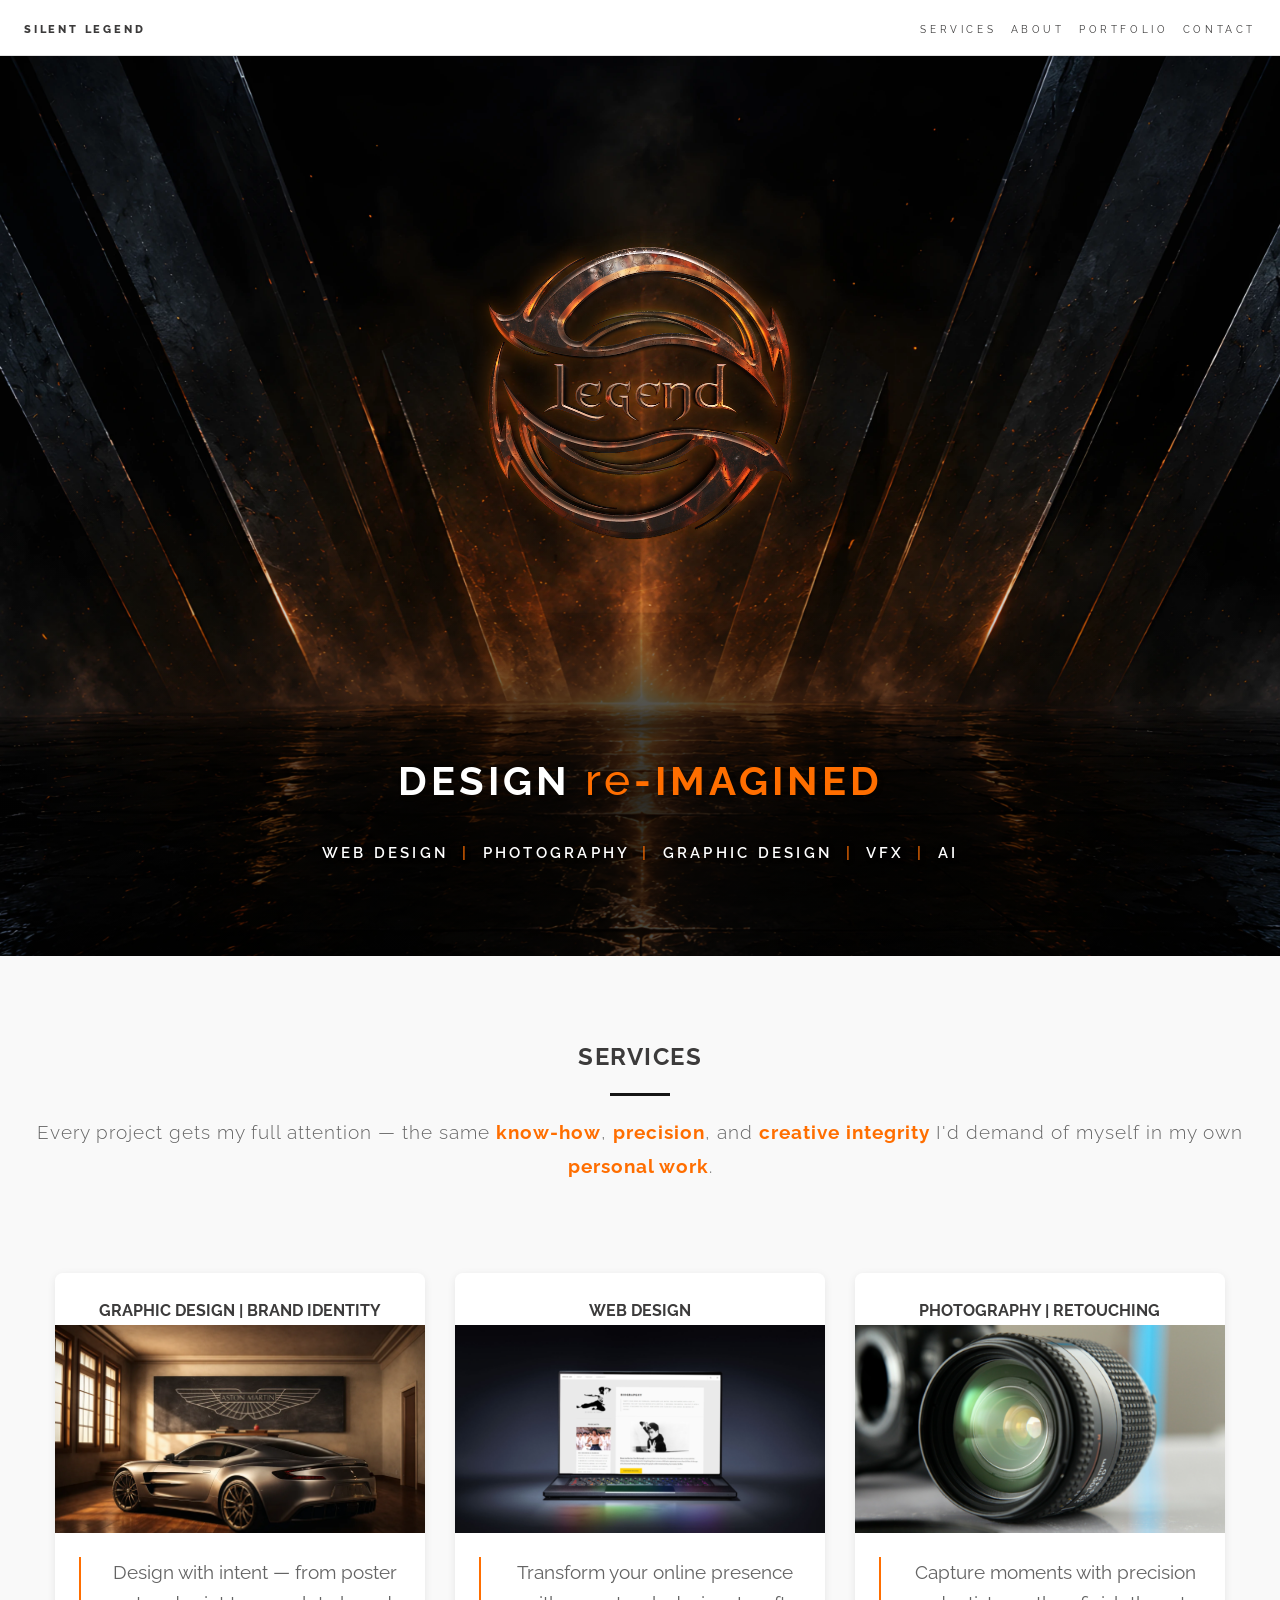
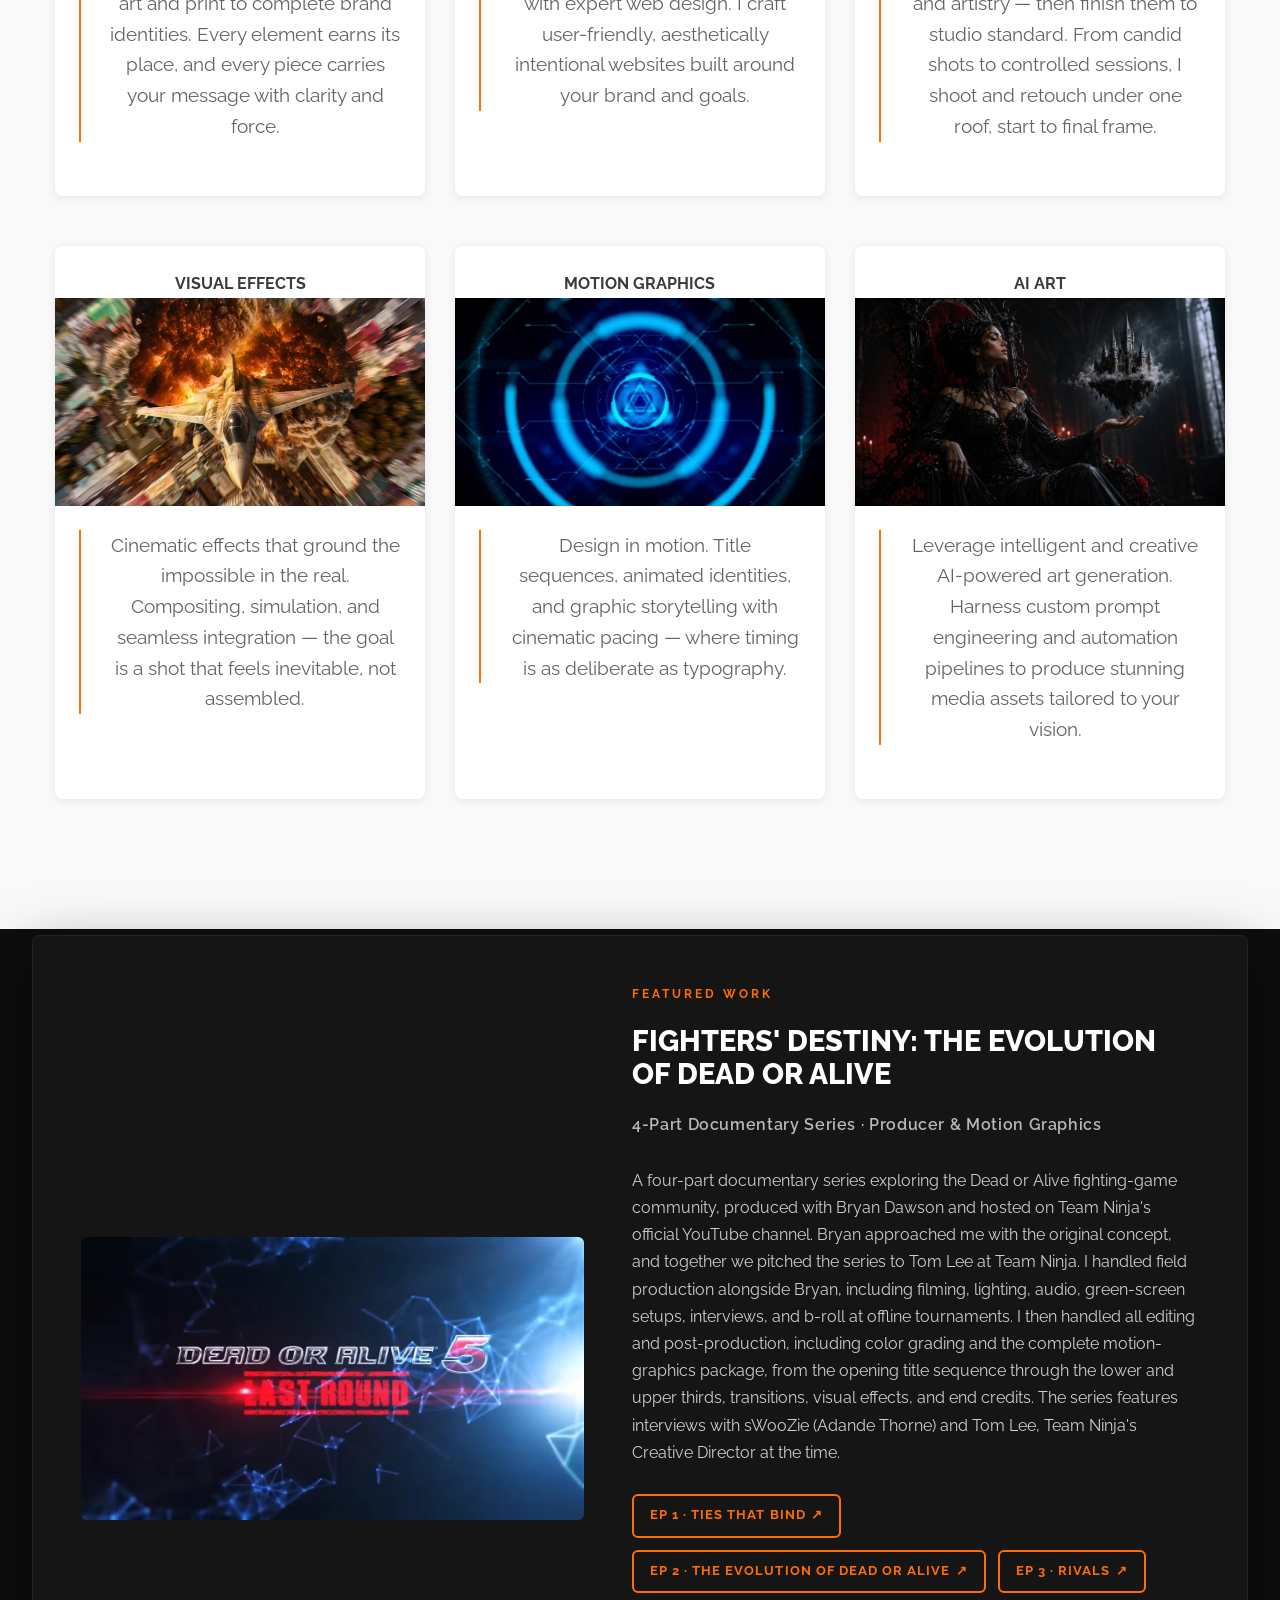
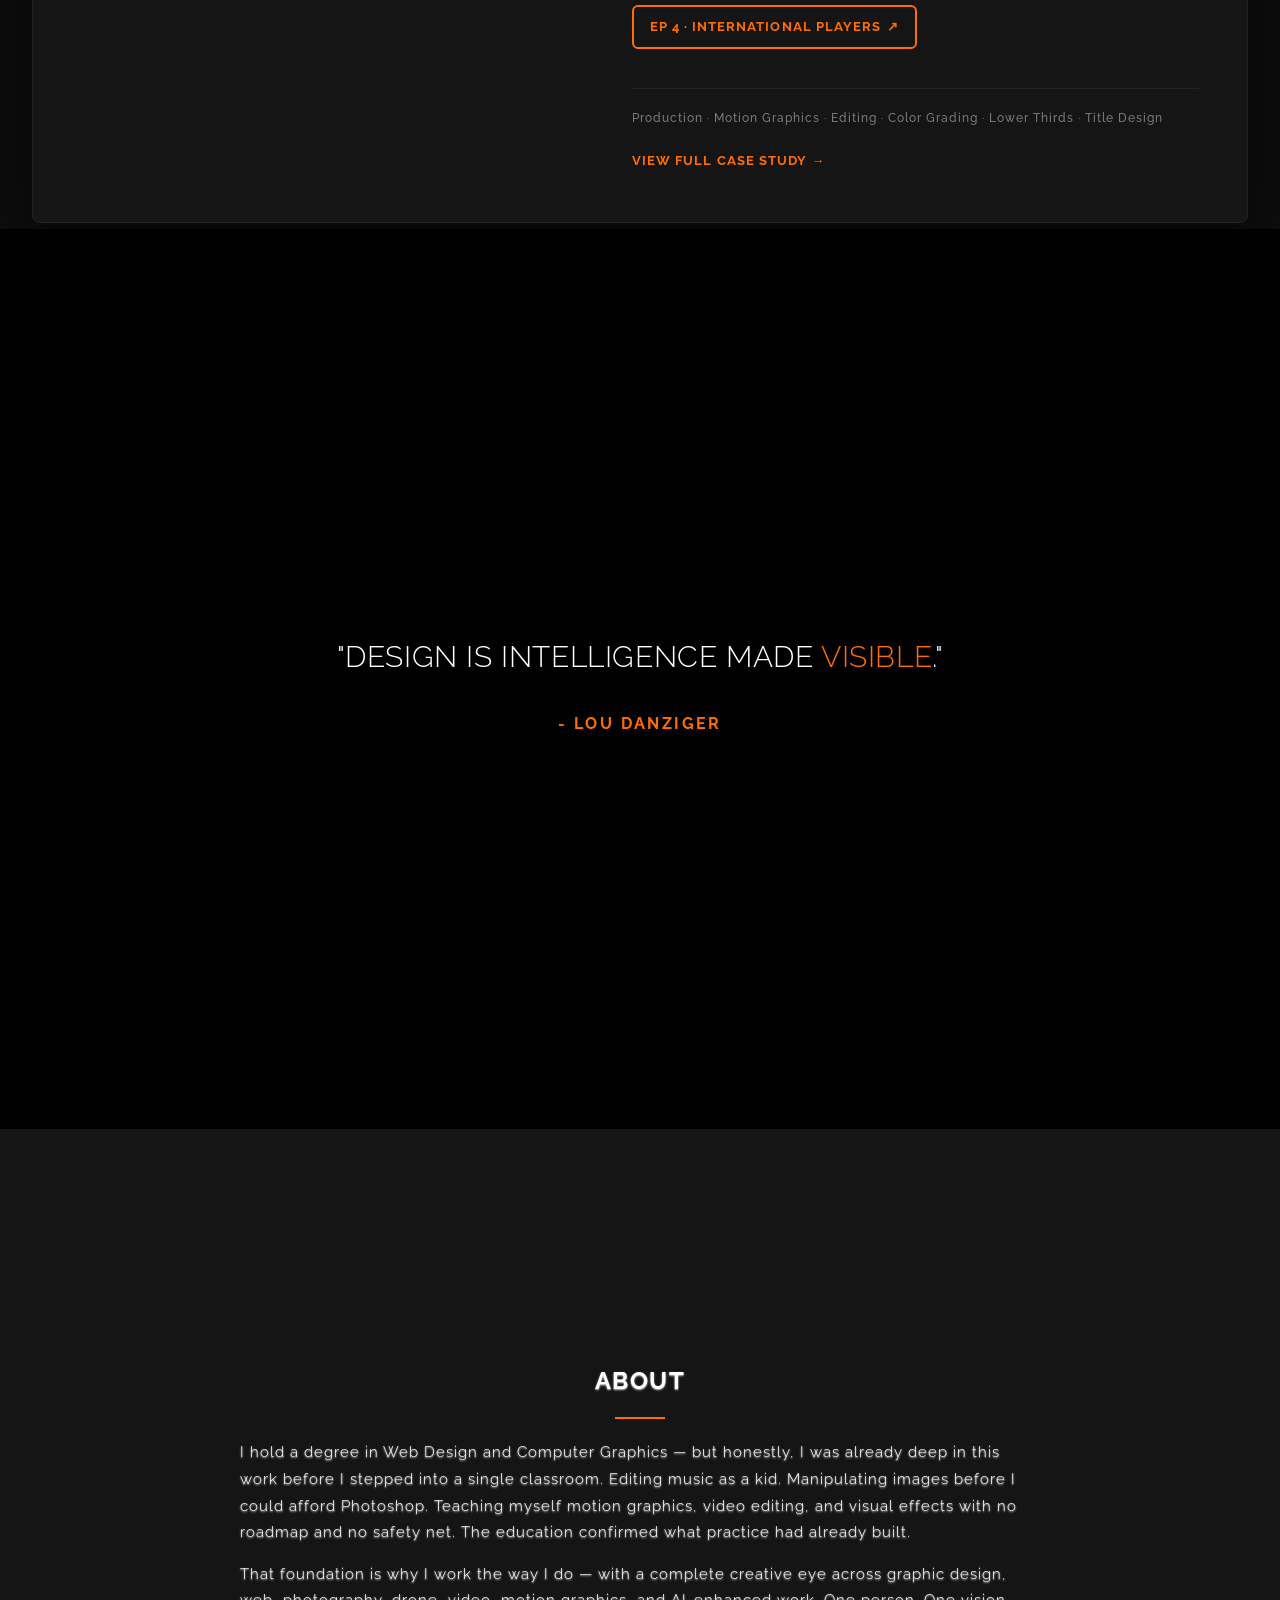
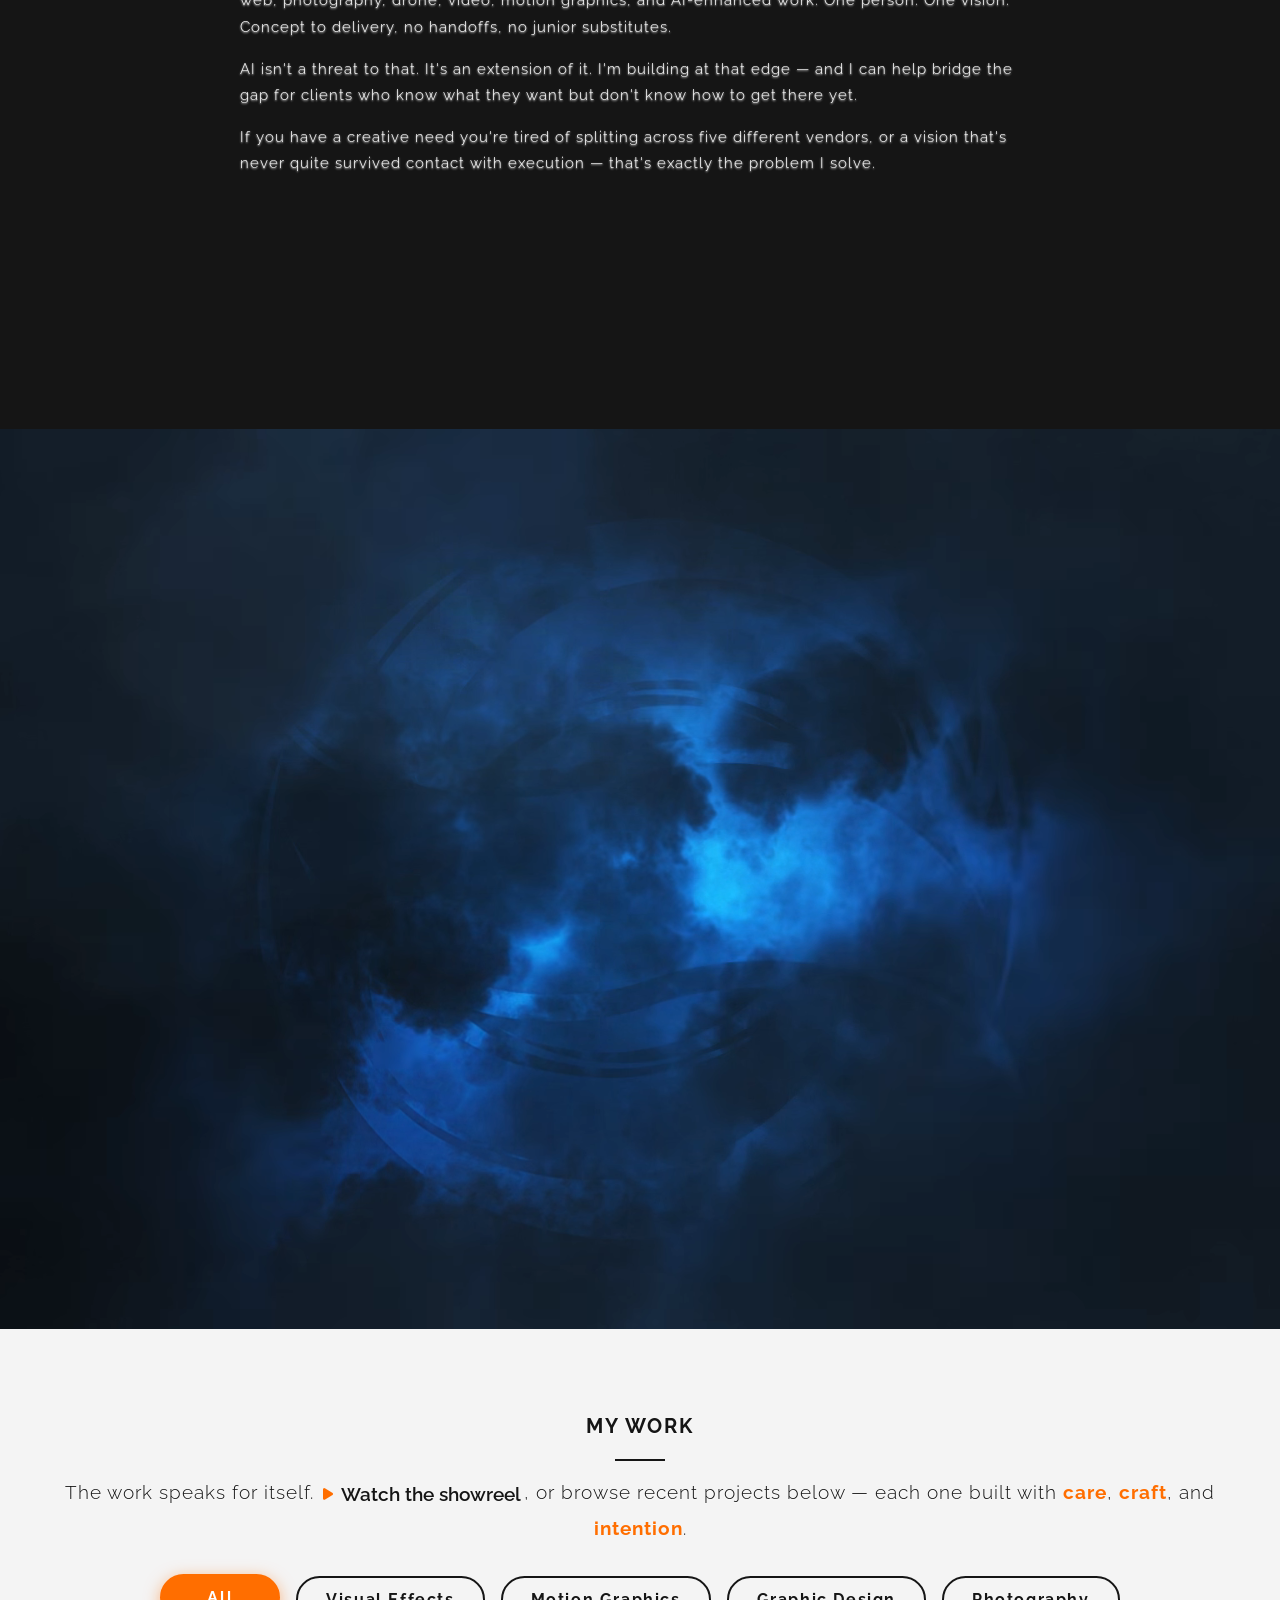
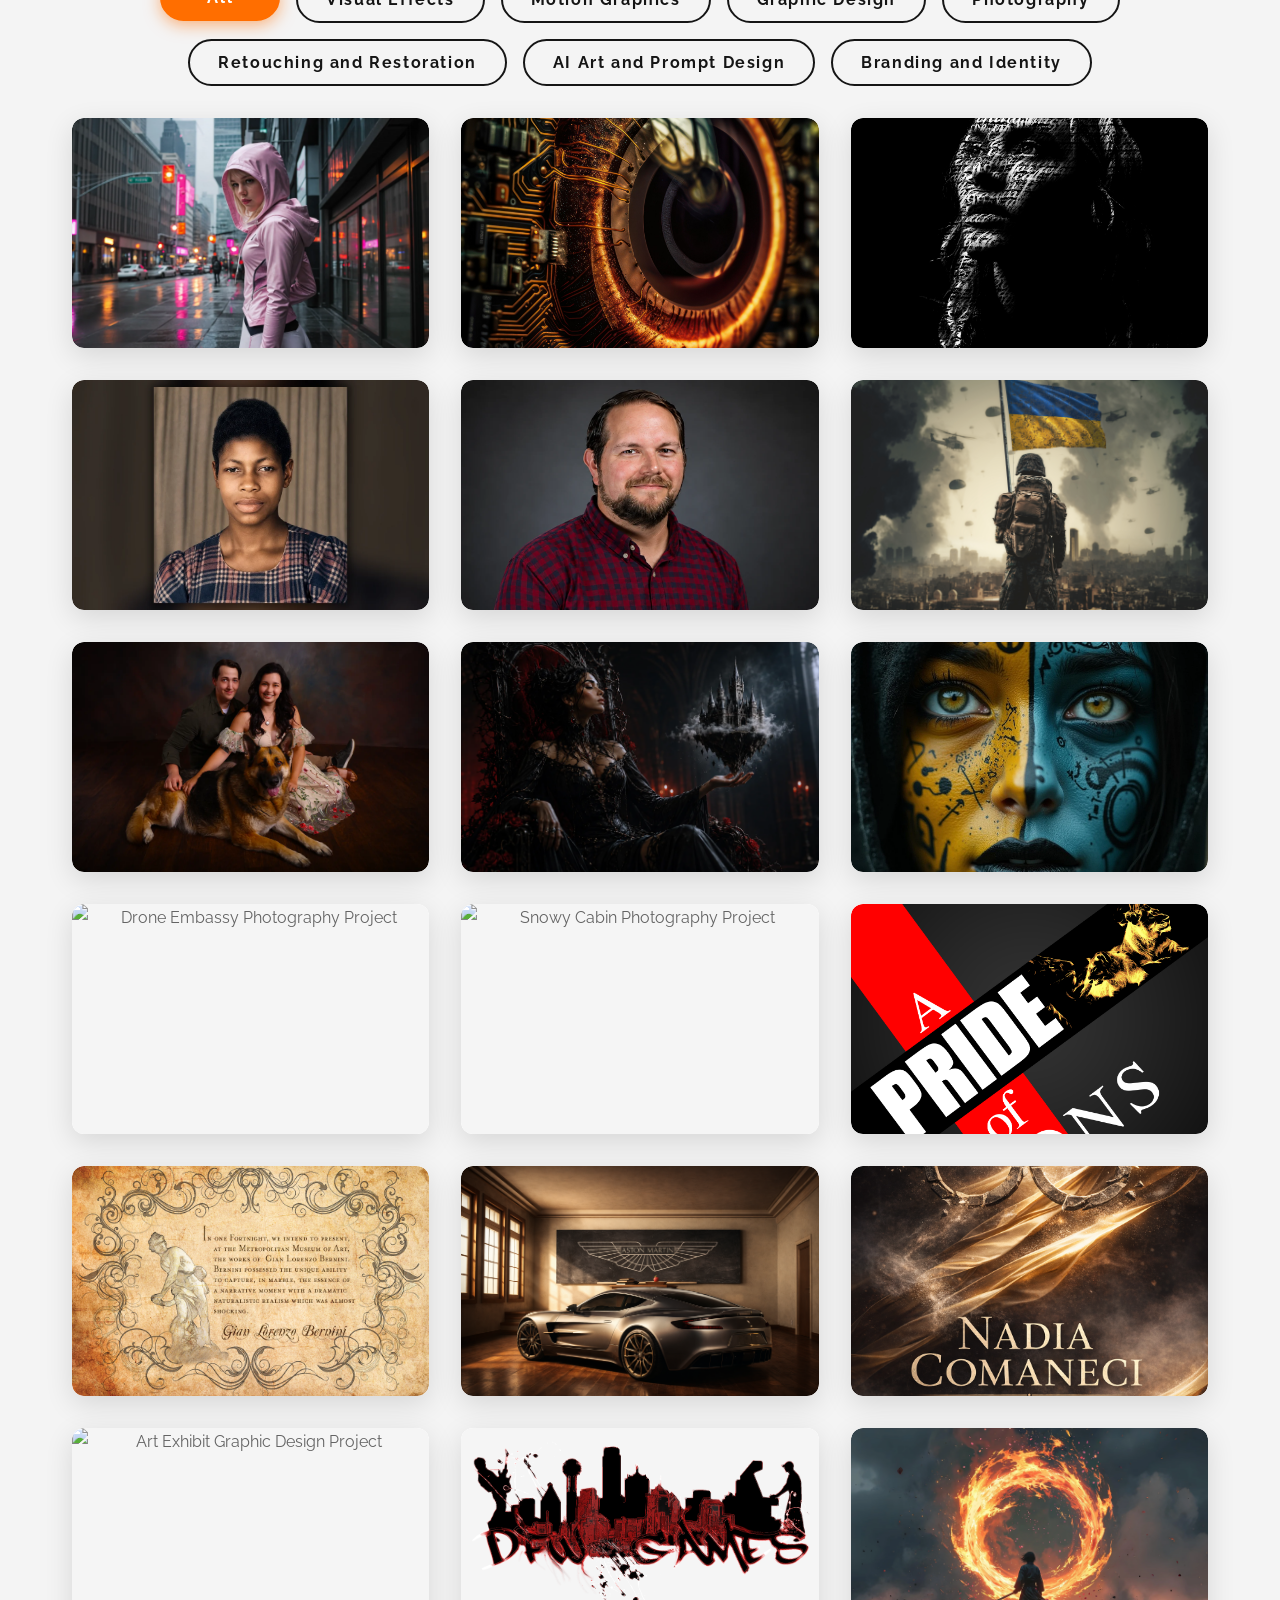
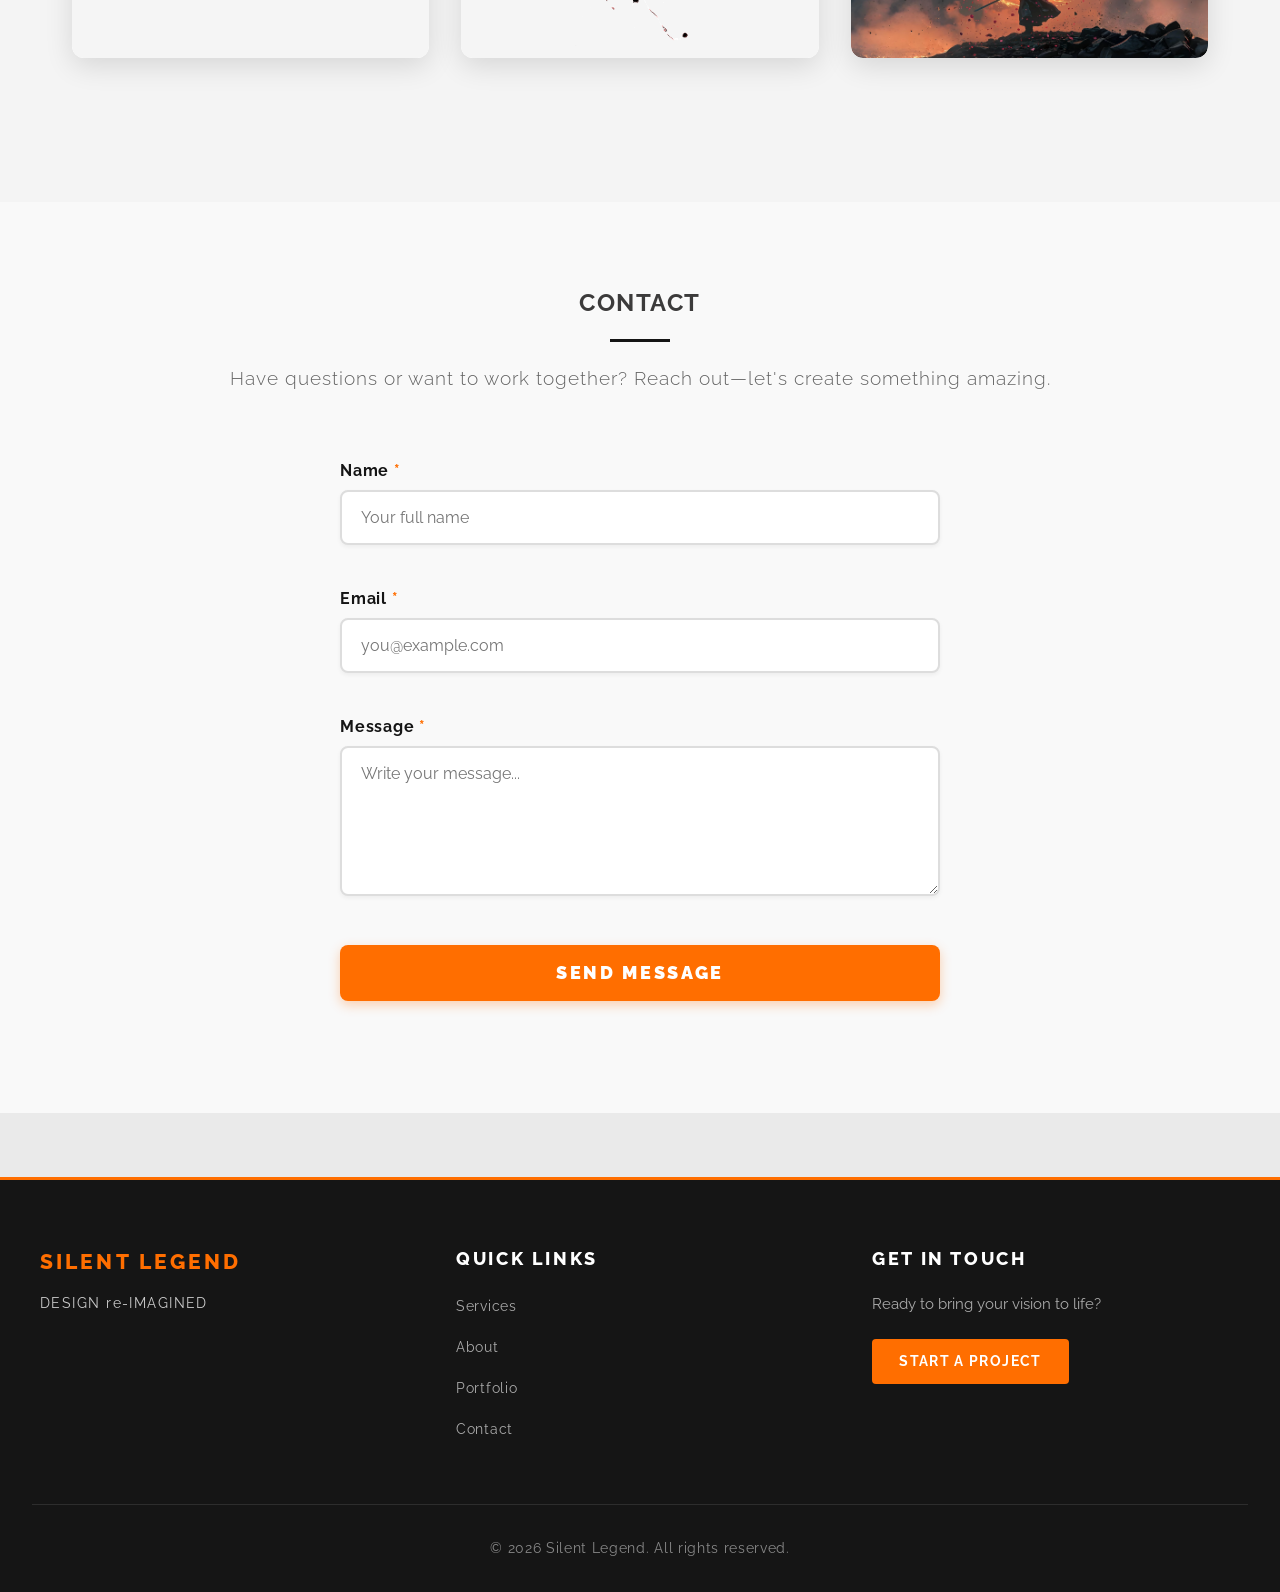
==== commit 1871eb45: "Remove unsupported portfolio claims" ====
--- a/index.html
+++ b/index.html
@@ -733,11 +733,8 @@
                 data-detail-role="Motion Graphics"
                 data-detail-description="An abstract digital eye animation featuring fluid transitions and chromatic effects. This motion graphics piece explores the intersection of organic forms and digital aesthetics, creating a mesmerizing visual experience through carefully choreographed animations."
                 data-detail-characteristics="Created using advanced motion graphics techniques, this project combines organic animation principles with digital effects. The chromatic transitions and fluid movements were achieved through careful keyframe animation and color grading to create a cohesive visual narrative."
-                data-detail-client="Design Studio"
                 data-detail-date="2024"
-                data-detail-project-url="https://silentlegend.com"
-                data-detail-category="Motion Graphics"
-                data-detail-skills='[{"name":"Creative Direction","percent":93},{"name":"Technical Execution","percent":90},{"name":"Client Satisfaction","percent":96}]'>
+                data-detail-category="Motion Graphics">
                 <img src="images/Portfolio/Motion_Graphics/Digital_Iris.jpg" alt="Motion Graphics Project" loading="lazy" />
                 <div class="portfolio-overlay">
                     <h3>Motion Graphics</h3>
@@ -753,16 +750,14 @@
                 data-detail-objective="To transform a conventional image of Kate Winslet into a dynamic typographic representation, using her very words from her autobiography to contour and shape her face."
                 data-detail-process='{"BASE IMAGE PREPARATION":"The original image of Kate Winslet was selected and then desaturated to serve as the foundational layer for the typographic overlay.","LUMINANCE DISPLACEMENT TECHNIQUE":"Leveraging the luminance values of the desaturated image, text was displaced over Kate\u0027s face to ensure that the words seamlessly contoured around her facial features. This technique helped to maintain the integrity of her likeness while infusing it with the depth and texture of typography.","TEXT SELECTION":"Passages from Kate Winslet\u0027s autobiography were chosen for the typography. These passages not only provided the visual texture but also added a deeply personal narrative layer to the portrait, making it resonate with authenticity.","LAYERING & FONT CHOICES":"Three layers of a cursive font were utilized, each at varying weights. This layering technique provided depth to the portrait, making it appear almost three-dimensional.","FINAL VISUALIZATION":"The base image layer was removed, revealing a portrait where the luminance of Kate\u0027s features was represented by the intensity of the typography. The highlights of the portrait, such as her cheekbones and forehead, showcased the whitest parts of the text. As the typography transitioned from white to gray to black, it faded into the black background, creating a striking contrast and depth.","OUTCOME":"The end result was a captivating portrait of Kate Winslet, where her face emerged from the words that encapsulated her life\u0027s journey. The design achieved a balance between visual aesthetics and narrative depth, presenting an image that was not only visually stunning but also rich in context and meaning."}'
                 data-detail-characteristics=""
-                data-detail-client="Personal Project"
+                data-detail-client="Academic Project"
                 data-detail-date="2016"
-                data-detail-project-url="https://silentlegend.com"
                 data-detail-category="Graphic Design"
-                data-detail-images='["images/Portfolio/Graphic_Design/Kate_Winslet/KW Color.png", "images/Portfolio/Graphic_Design/Kate_Winslet/KW BW.png", "images/Portfolio/Graphic_Design/Kate_Winslet/KW small.png", "images/Portfolio/Graphic_Design/Kate_Winslet/KW medium.png", "images/Portfolio/Graphic_Design/Kate_Winslet/KW large.png", "images/Portfolio/Graphic_Design/Kate_Winslet/KW Final.png"]'
-                data-detail-skills='[{"name":"Creative Direction","percent":97},{"name":"Technical Execution","percent":94},{"name":"Client Satisfaction","percent":99}]'>
+                data-detail-images='["images/Portfolio/Graphic_Design/Kate_Winslet/KW Color.png", "images/Portfolio/Graphic_Design/Kate_Winslet/KW BW.png", "images/Portfolio/Graphic_Design/Kate_Winslet/KW small.png", "images/Portfolio/Graphic_Design/Kate_Winslet/KW medium.png", "images/Portfolio/Graphic_Design/Kate_Winslet/KW large.png", "images/Portfolio/Graphic_Design/Kate_Winslet/KW Final.png"]'>
                 <img src="images/Portfolio/Graphic_Design/KW Typographic Portrait.png" alt="Kate Winslet Typographic Portrait" loading="lazy" />
                 <div class="portfolio-overlay">
                     <h3>Graphic Design</h3>
-                    <p class="portfolio-overlay-description">Typographic Portrait — Personal Work</p>
+                    <p class="portfolio-overlay-description">Academic typographic portrait study</p>
                 </div>
             </article>
 
@@ -817,11 +812,8 @@
                 data-detail-role="Retouching and Restoration"
                 data-detail-description="Composite imagery merging military aesthetics with cinematic post-processing. This retouching and restoration project combines multiple photographic elements to create a powerful and cohesive visual narrative, demonstrating advanced skills in compositing and color grading."
                 data-detail-characteristics="This composite required meticulous attention to detail in blending multiple photographic sources, matching lighting, perspective, and color tones. The final image demonstrates advanced masking techniques, realistic shadow integration, and cinematic color grading to create a seamless and impactful result."
-                data-detail-client="Media Production"
                 data-detail-date="2024"
-                data-detail-project-url="https://silentlegend.com"
-                data-detail-category="Retouching and Restoration"
-                data-detail-skills='[{"name":"Creative Direction","percent":94},{"name":"Technical Execution","percent":96},{"name":"Client Satisfaction","percent":95}]'>
+                data-detail-category="Retouching and Restoration">
                 <img src="images/Portfolio/Retouching_and_Restoration/Soldier.jpg" alt="Retouching and Restoration Project" loading="lazy" />
                 <div class="portfolio-overlay">
                     <h3>Retouching and Restoration</h3>
@@ -835,13 +827,10 @@
                 data-detail-role="Retouching and Restoration"
                 data-detail-description="Professional portrait retouching demonstrating advanced skin correction, color grading, and detail enhancement techniques. This project showcases the transformation from raw capture to polished final image, highlighting precision in retouching workflow."
                 data-detail-characteristics="The retouching process involved careful attention to skin texture, color harmony, and overall image refinement while maintaining natural appearance. Advanced techniques were applied to enhance details, correct imperfections, and achieve a professional studio-quality result."
-                data-detail-client="Portrait Studio"
                 data-detail-date="2024"
-                data-detail-project-url="https://silentlegend.com"
                 data-detail-category="Retouching and Restoration"
                 data-detail-after="images/Portfolio/Retouching_and_Restoration/retouch-studio-after.webp"
-                data-detail-before="images/Portfolio/Retouching_and_Restoration/Retouch/retouch-studio-before.jpg"
-                data-detail-skills='[{"name":"Creative Direction","percent":92},{"name":"Technical Execution","percent":98},{"name":"Client Satisfaction","percent":97}]'>
+                data-detail-before="images/Portfolio/Retouching_and_Restoration/Retouch/retouch-studio-before.jpg">
                 <img src="images/Portfolio/Retouching_and_Restoration/retouch-studio-after.webp" alt="Studio Retouch - After" loading="lazy" />
                 <div class="portfolio-overlay">
                     <h3>Retouching and Restoration</h3>
@@ -855,11 +844,8 @@
                 data-detail-role="AI Art"
                 data-detail-description="Seated upon a throne of thorns and crimson roses, a sovereign woman suspends an entire gothic kingdom above her open palm. The castle does not rest in her hand—it answers to it, held aloft by will alone amid drifting mist and fractured earth. The piece portrays power without strain: composed, feminine, and absolute. She is neither guarding the kingdom nor seeking to conquer it. She is its architect, its keeper, and the force that allows it to exist. The surrounding darkness, cold stone, candlelight, and restrained crimson suggest a realm shaped equally by devotion, sacrifice, beauty, and danger."
                 data-detail-characteristics="This piece represents innovative use of AI generation tools, combining carefully crafted prompts with iterative refinement. The process involved experimenting with various AI models, style parameters, and post-processing techniques to achieve the desired aesthetic and conceptual outcome."
-                data-detail-client="Art Gallery"
                 data-detail-date="2024"
-                data-detail-project-url="https://silentlegend.com"
-                data-detail-category="AI Art and Prompt Design"
-                data-detail-skills='[{"name":"Creative Direction","percent":96},{"name":"Technical Execution","percent":93},{"name":"Client Satisfaction","percent":98}]'>
+                data-detail-category="AI Art and Prompt Design">
                 <img src="images/Portfolio/AI_Art_and_Prompt_Design/Royalty.webp" alt="The Kingdom in Her Keeping — AI art of a sovereign woman conjuring a floating gothic castle" loading="lazy" />
                 <div class="portfolio-overlay">
                     <h3>AI Art and Prompt Design</h3>
@@ -871,11 +857,8 @@
                 data-detail-role="AI Art and Prompt Design"
                 data-detail-description="A dual-tone composition featuring split-screen aesthetics and algorithmic color mapping. This AI-generated artwork demonstrates sophisticated understanding of color theory, composition, and digital aesthetics, creating visually striking and thought-provoking imagery."
                 data-detail-characteristics="This composition explores algorithmic color relationships and split-screen design principles. The work demonstrates advanced understanding of color theory applied to AI-generated imagery, with careful attention to balance, contrast, and visual rhythm across the dual-panel format."
-                data-detail-client="Digital Art Collective"
                 data-detail-date="2024"
-                data-detail-project-url="https://silentlegend.com"
-                data-detail-category="AI Art and Prompt Design"
-                data-detail-skills='[{"name":"Creative Direction","percent":92},{"name":"Technical Execution","percent":94},{"name":"Client Satisfaction","percent":97}]'>
+                data-detail-category="AI Art and Prompt Design">
                 <img src="images/Portfolio/AI_Art_and_Prompt_Design/Split.webp" alt="Dual-Tone Composition AI Art Project" loading="lazy" />
                 <div class="portfolio-overlay">
                     <h3>AI Art and Prompt Design</h3>
@@ -889,11 +872,8 @@
                 data-detail-role="Photography"
                 data-detail-description="A stunning aerial photography capture from a drone perspective showcasing architectural composition and dramatic perspective. This photography project demonstrates mastery of composition, lighting, and post-processing techniques to create breathtaking visual narratives."
                 data-detail-characteristics="Captured from an aerial drone perspective, this photograph required careful planning and timing to achieve optimal lighting conditions. The post-processing enhanced natural colors while maintaining authenticity, showcasing advanced skills in aerial photography and color grading."
-                data-detail-client="Travel Magazine"
                 data-detail-date="2024"
-                data-detail-project-url="https://silentlegend.com"
-                data-detail-category="Photography"
-                data-detail-skills='[{"name":"Creative Direction","percent":91},{"name":"Technical Execution","percent":95},{"name":"Client Satisfaction","percent":97}]'>
+                data-detail-category="Photography">
                 <img src="images/Portfolio/Photography/Drone_Embassy.jpeg" alt="Drone Embassy Photography Project" loading="lazy" />
                 <div class="portfolio-overlay">
                     <h3>Photography</h3>
@@ -907,11 +887,8 @@
                 data-detail-role="Photography"
                 data-detail-description="A serene landscape photography capture featuring a snowy cabin and natural winter composition. This photography project demonstrates mastery of composition, lighting, and post-processing techniques to create breathtaking visual narratives of natural environments."
                 data-detail-characteristics="Captured during winter conditions, this photograph required careful planning and timing to achieve optimal lighting. The post-processing enhanced natural colors while maintaining authenticity, showcasing advanced skills in landscape photography and color grading."
-                data-detail-client="Travel Magazine"
                 data-detail-date="2024"
-                data-detail-project-url="https://silentlegend.com"
-                data-detail-category="Photography"
-                data-detail-skills='[{"name":"Creative Direction","percent":91},{"name":"Technical Execution","percent":95},{"name":"Client Satisfaction","percent":97}]'>
+                data-detail-category="Photography">
                 <img src="images/Portfolio/Photography/Snowy_Cabin.jpeg" alt="Snowy Cabin Photography Project" loading="lazy" />
                 <div class="portfolio-overlay">
                     <h3>Photography</h3>
@@ -925,11 +902,8 @@
                 data-detail-role="Graphic Design"
                 data-detail-description="A powerful graphic design piece featuring a pride of lions with sophisticated composition and visual impact. This project showcases expertise in digital illustration and design techniques, creating a compelling visual narrative."
                 data-detail-characteristics="This project required extensive design expertise, working with digital illustration, color theory, and composition principles. The final result demonstrates mastery of graphic design pipelines and attention to visual detail."
-                data-detail-client="Creative Agency"
                 data-detail-date="2024"
-                data-detail-project-url="https://silentlegend.com"
-                data-detail-category="Graphic Design"
-                data-detail-skills='[{"name":"Creative Direction","percent":95},{"name":"Technical Execution","percent":92},{"name":"Client Satisfaction","percent":98}]'>
+                data-detail-category="Graphic Design">
                 <img src="images/Portfolio/Graphic_Design/A_Pride_Of_Lions.png" alt="A Pride of Lions Graphic Design Project" loading="lazy" />
                 <div class="portfolio-overlay">
                     <h3>Graphic Design</h3>
@@ -964,11 +938,9 @@
                 data-detail-objective="The objective of this project was to create a speculative luxury advertising concept as if commissioned by Aston Martin—demonstrating brand understanding, conceptual thinking, and visual restraint. Rather than portraying luxury as excess or fantasy, the concept reframes the Aston Martin One-77 as the culmination of discipline, study, and earned mastery."
                 data-detail-process='{"DESIGN PROCESS & TECHNIQUE":"The design process focused on conceptual contrast: pairing one of the most exclusive production cars ever made with an environment associated with learning, restraint, and preparation. Rather than relying on overt marketing language or dramatic settings, the image was built around controlled lighting, deliberate composition, symbolic props, and negative space. The goal was to let the brand speak quietly, reinforcing confidence and maturity—qualities central to Aston Martin\u0027s identity.","PRIMARY FOCUS – MASTERY OVER DISPLAY":"The Aston Martin One-77 is presented not as a spectacle, but as a patient presence within the space. Its positioning suggests readiness rather than dominance, reinforcing the idea that true luxury is the result of preparation and intention. By avoiding aggressive angles or exaggerated motion, the car is treated as an object of contemplation—earned, not flaunted.","ENVIRONMENT – THE CLASSROOM":"The classroom setting serves as a metaphor for discipline, study, intellectual rigor, and long-term pursuit of excellence. This context reframes the car as the result of mastery rather than the starting point, subtly shifting the viewer\u0027s perception of ownership and aspiration.","BACKGROUND IMAGERY – CHALKBOARD LOGO":"The Aston Martin logo appears hand-rendered in chalk, an intentionally impermanent medium. This choice symbolizes legacy before possession, brand history as something studied and understood, and aspiration still in progress. The chalk texture contrasts with the vehicle\u0027s polished surfaces, reinforcing the progression from knowledge to achievement.","SYMBOLIC DETAIL – BOOKS & APPLE":"The books and apple act as restrained visual cues for education, patience, restraint, and earned reward. Rather than functioning as literal props, they are positioned as incidental elements—present, but not demanding attention—allowing the symbolism to register subconsciously.","LIGHTING & ATMOSPHERE":"Warm, directional light enters through tall windows, mimicking late-afternoon academic light. This lighting choice creates a contemplative mood, softens the vehicle\u0027s presence, and emphasizes texture and form over gloss. Shadows are controlled and intentional, reinforcing quiet confidence rather than drama.","COLOR PALETTE":"The palette is intentionally subdued: warm neutrals and wood tones for grounding, muted metallics to emphasize craftsmanship, and soft highlights rather than high contrast. This restraint supports the brand\u0027s understated luxury and avoids visual excess."}'
                 data-detail-characteristics="The final image presents Aston Martin not as an object of instant desire, but as the reward for mastery, discipline, and taste. By removing overt messaging and allowing symbolism, environment, and composition to carry the narrative, the piece communicates aspiration without arrogance, luxury without excess, and confidence without explanation. As a portfolio piece, it demonstrates my ability to think like a brand strategist, translate values into visual language, and produce client-ready conceptual advertising. This project serves as a speculative campaign artifact—showing not just how I design, but how I think when designing for premium brands."
-                data-detail-client="Aston Martin"
+                data-detail-client="Self-Directed / Speculative Concept"
                 data-detail-date="2024"
-                data-detail-project-url="https://silentlegend.com"
-                data-detail-category="Graphic Design"
-                data-detail-skills='[{"name":"Creative Direction","percent":95},{"name":"Technical Execution","percent":92},{"name":"Client Satisfaction","percent":98}]'>
+                data-detail-category="Graphic Design">
                 <img src="images/Portfolio/Graphic_Design/GQ_Aston_Martin.png" alt="GQ Aston Martin Graphic Design Project" loading="lazy" />
                 <div class="portfolio-overlay">
                     <h3>Graphic Design</h3>
@@ -984,11 +956,9 @@
                 data-detail-objective="The objective of this redesign was to elevate the original concept into a contemporary, museum-grade biography cover that communicates Nadia Comăneci's legacy through symbolism rather than portraiture. The focus shifted from literal representation to mythic abstraction, reinforcing her status not only as an athlete, but as a historical and cultural force shaped by pressure, perfection, and fracture. This approach aligns with professional publishing standards while remaining suitable for a design portfolio that emphasizes conceptual rigor, restraint, and narrative clarity."
                 data-detail-process='{"DESIGN PROCESS & TECHNIQUE":"The redesign intentionally removes figurative depiction in favor of iconic visual language, allowing the story to be communicated universally rather than biographically. The process prioritized hierarchy, negative space, and material metaphor to achieve gravitas and longevity.","PRIMARY FOCUS – LEGACY OVER LIKENESS":"Rather than depicting Nadia Comăneci directly, the design centers on the idea of her achievement. This abstraction avoids nostalgia-driven imagery and instead positions her as a symbol of perfection under impossible expectations. This choice elevates the work beyond illustration into conceptual branding, a key distinction in professional-level design portfolios.","BACKGROUND IMAGERY – FRACTURED OLYMPIC RINGS":"The Olympic rings are rendered in a weathered, stone-metal hybrid texture and shown mid-fracture. This serves multiple symbolic functions: permanence vs. fragility (achievement carved into history, yet cracked by pressure), institutional weight (the burden of representing nation, ideology, and perfection), and shattered ideals (the cost of flawlessness, especially under authoritarian systems). The fractures are controlled and deliberate, ensuring the rings remain legible while visually communicating tension rather than destruction.","MOTION ELEMENT – GOLDEN RIBBONS":"Flowing, silk-like golden forms cut diagonally through the composition, evoking gymnastic movement, chalk dust and momentum, and the elegance beneath discipline. Gold was chosen not simply for victory, but for its dual nature: precious yet soft, luminous yet fragile—mirroring Comăneci\u0027s career arc.","COLOR PALETTE":"The palette was intentionally restrained: muted golds for excellence and transcendence, charcoal and smoke for pressure, secrecy, and emotional cost. Rather than literal national colors, the palette suggests emotional atmosphere, allowing the Romanian identity to be felt implicitly rather than declared. This subtlety signals maturity and confidence in visual storytelling.","TYPOGRAPHY":"The typography employs a refined serif with generous tracking. Name dominance reinforces historical significance, while subtitle restraint maintains hierarchy and avoids sentimentality. The type is integrated into the negative space rather than layered over imagery, ensuring cohesion and readability at both thumbnail and print scale."}'
                 data-detail-characteristics="The final design presents Nadia Comăneci not as a moment in time, but as a mythic figure shaped by systems, expectations, and sacrifice. By removing literal depiction, the cover gains timelessness, intellectual depth, and portfolio credibility. It communicates athletic brilliance, emotional cost, national symbolism, and historical weight in a single unified visual statement."
-                data-detail-client="Creative Agency"
+                data-detail-client="Academic Project"
                 data-detail-date="2024"
-                data-detail-project-url="https://silentlegend.com"
-                data-detail-category="Graphic Design"
-                data-detail-skills='[{"name":"Creative Direction","percent":95},{"name":"Technical Execution","percent":92},{"name":"Client Satisfaction","percent":98}]'>
+                data-detail-category="Graphic Design">
                 <img src="images/Portfolio/Graphic_Design/Nadia Comaneci shattered 3.png" alt="Nadia Comaneci Graphic Design Project" loading="lazy" />
                 <div class="portfolio-overlay">
                     <h3>Graphic Design</h3>
@@ -1002,11 +972,8 @@
                 data-detail-role="Graphic Design"
                 data-detail-description="A sophisticated art exhibit design with elegant composition and visual impact. This project showcases expertise in exhibition design and layout techniques, creating a compelling visual narrative."
                 data-detail-characteristics="This project required extensive design expertise, working with layout, typography, and composition principles. The final result demonstrates mastery of graphic design pipelines and attention to visual detail."
-                data-detail-client="Creative Agency"
                 data-detail-date="2024"
-                data-detail-project-url="https://silentlegend.com"
-                data-detail-category="Graphic Design"
-                data-detail-skills='[{"name":"Creative Direction","percent":95},{"name":"Technical Execution","percent":92},{"name":"Client Satisfaction","percent":98}]'>
+                data-detail-category="Graphic Design">
                 <img src="images/Portfolio/Graphic_Design/Art_Exhibit.png" alt="Art Exhibit Graphic Design Project" loading="lazy" />
                 <div class="portfolio-overlay">
                     <h3>Graphic Design</h3>
@@ -1039,11 +1006,8 @@
                 data-detail-role="AI Art and Prompt Design"
                 data-detail-description="Generative artwork featuring a samurai with sophisticated color mapping and algorithmic design principles. This AI art project leverages custom prompt engineering and advanced algorithms to produce stunning visual content."
                 data-detail-characteristics="This piece represents innovative use of AI generation tools, combining carefully crafted prompts with iterative refinement. The process involved experimenting with various AI models, style parameters, and post-processing techniques to achieve the desired aesthetic and conceptual outcome."
-                data-detail-client="Art Gallery"
                 data-detail-date="2024"
-                data-detail-project-url="https://silentlegend.com"
-                data-detail-category="AI Art and Prompt Design"
-                data-detail-skills='[{"name":"Creative Direction","percent":96},{"name":"Technical Execution","percent":93},{"name":"Client Satisfaction","percent":98}]'>
+                data-detail-category="AI Art and Prompt Design">
                 <img src="images/Portfolio/AI_Art_and_Prompt_Design/samurai_original.webp" alt="Samurai AI Art Project" loading="lazy" />
                 <div class="portfolio-overlay">
                     <h3>AI Art and Prompt Design</h3>
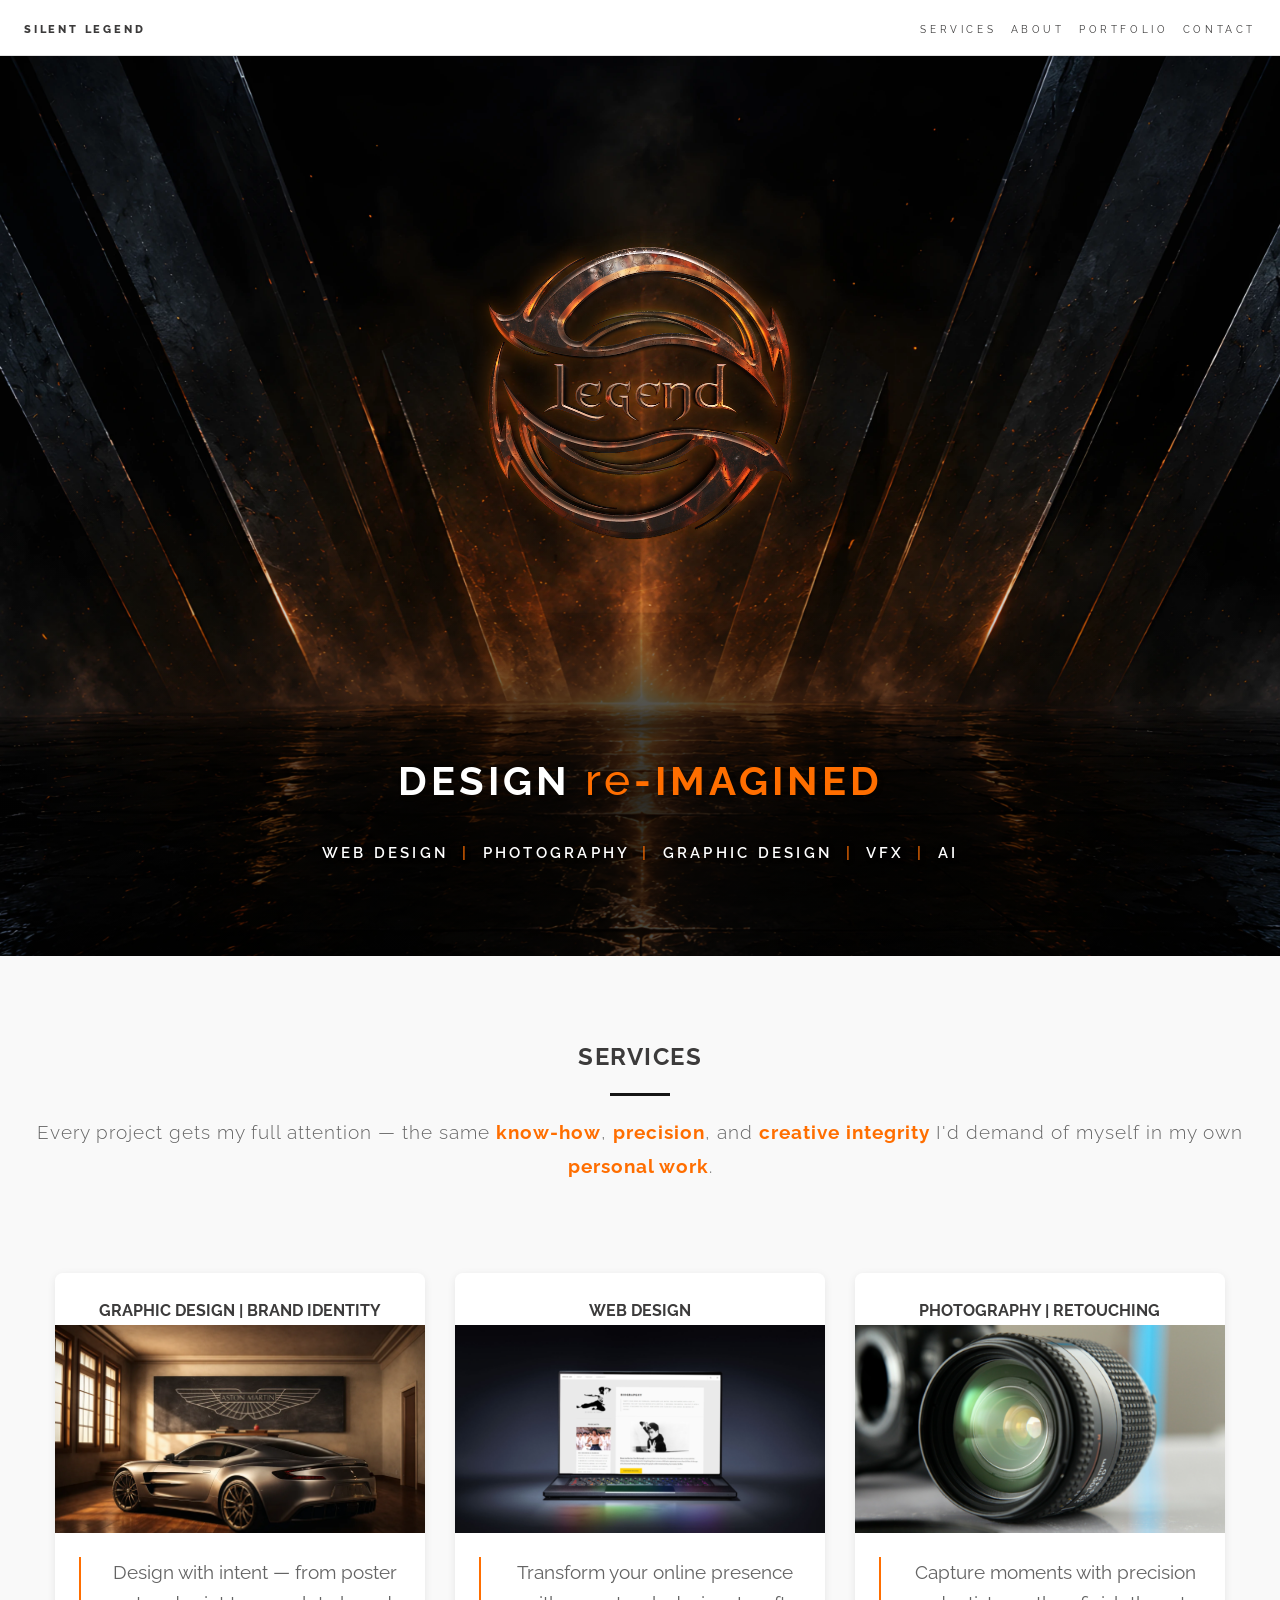
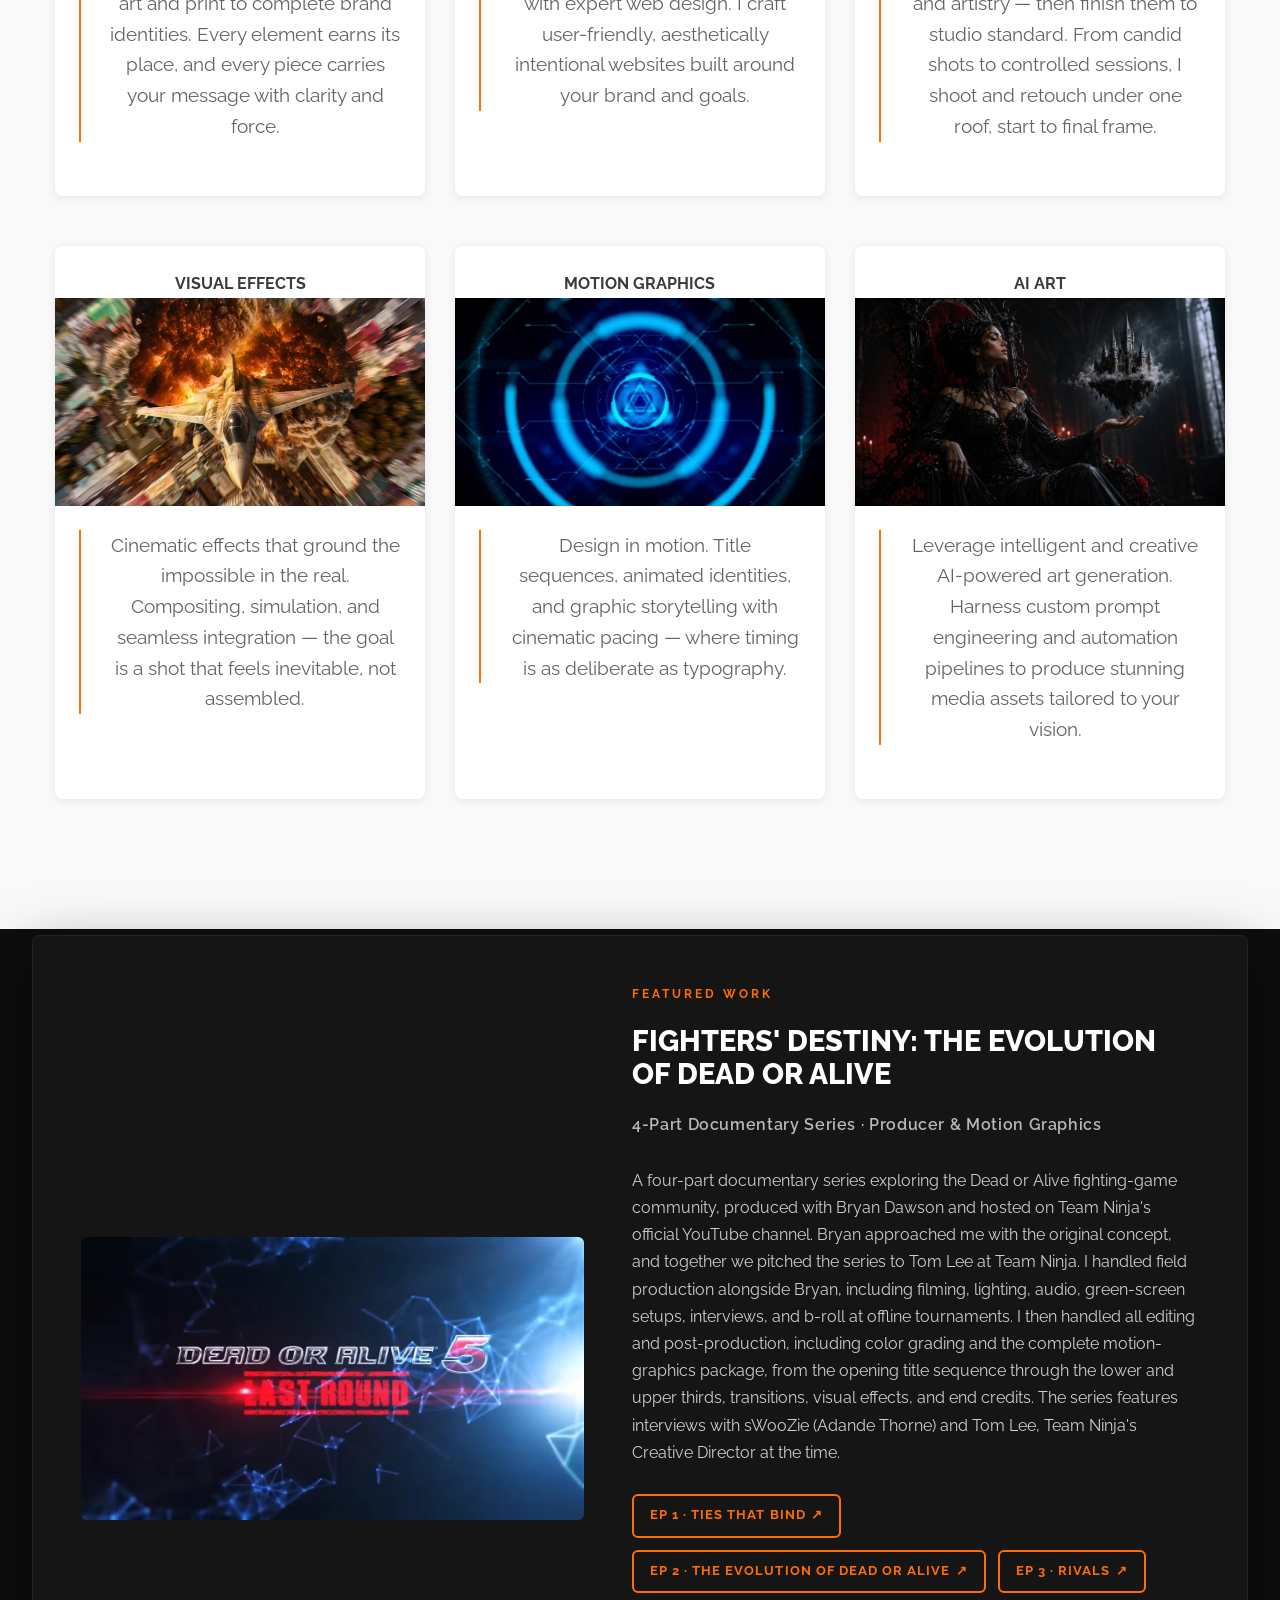
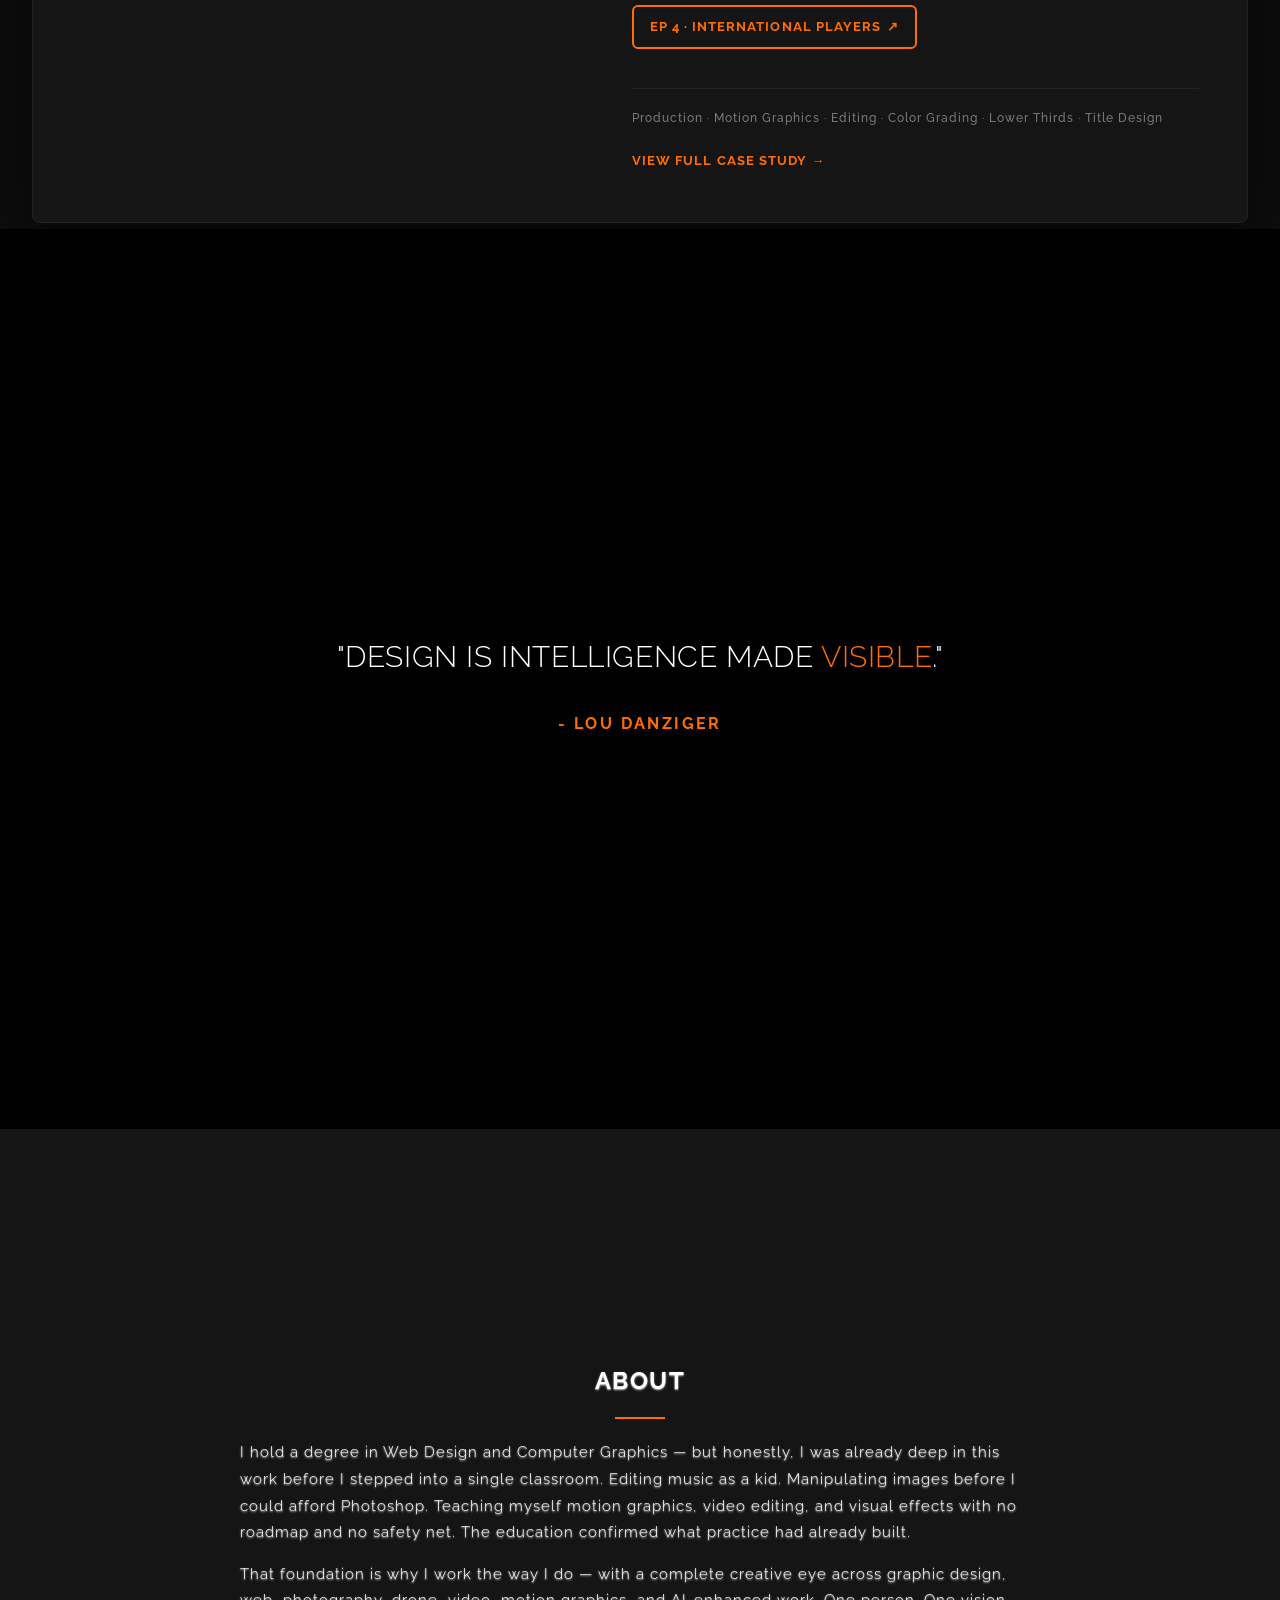
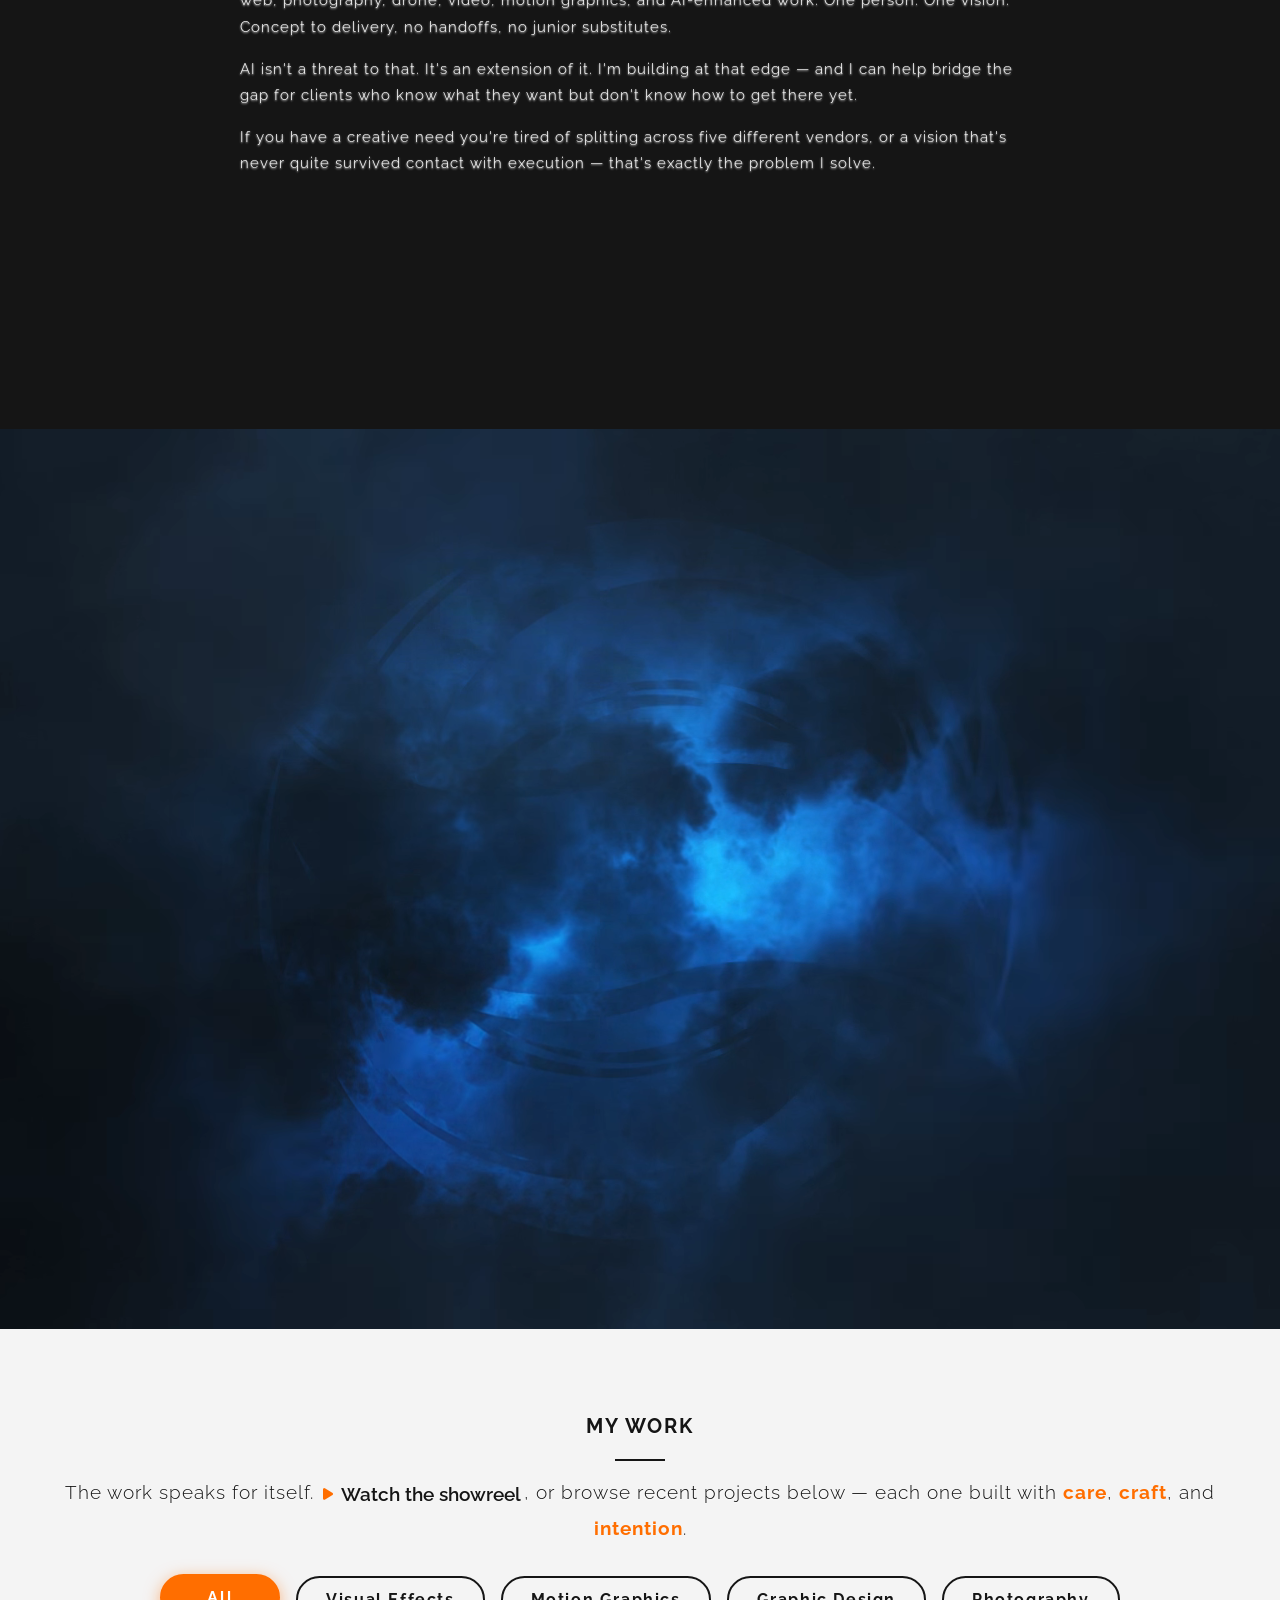
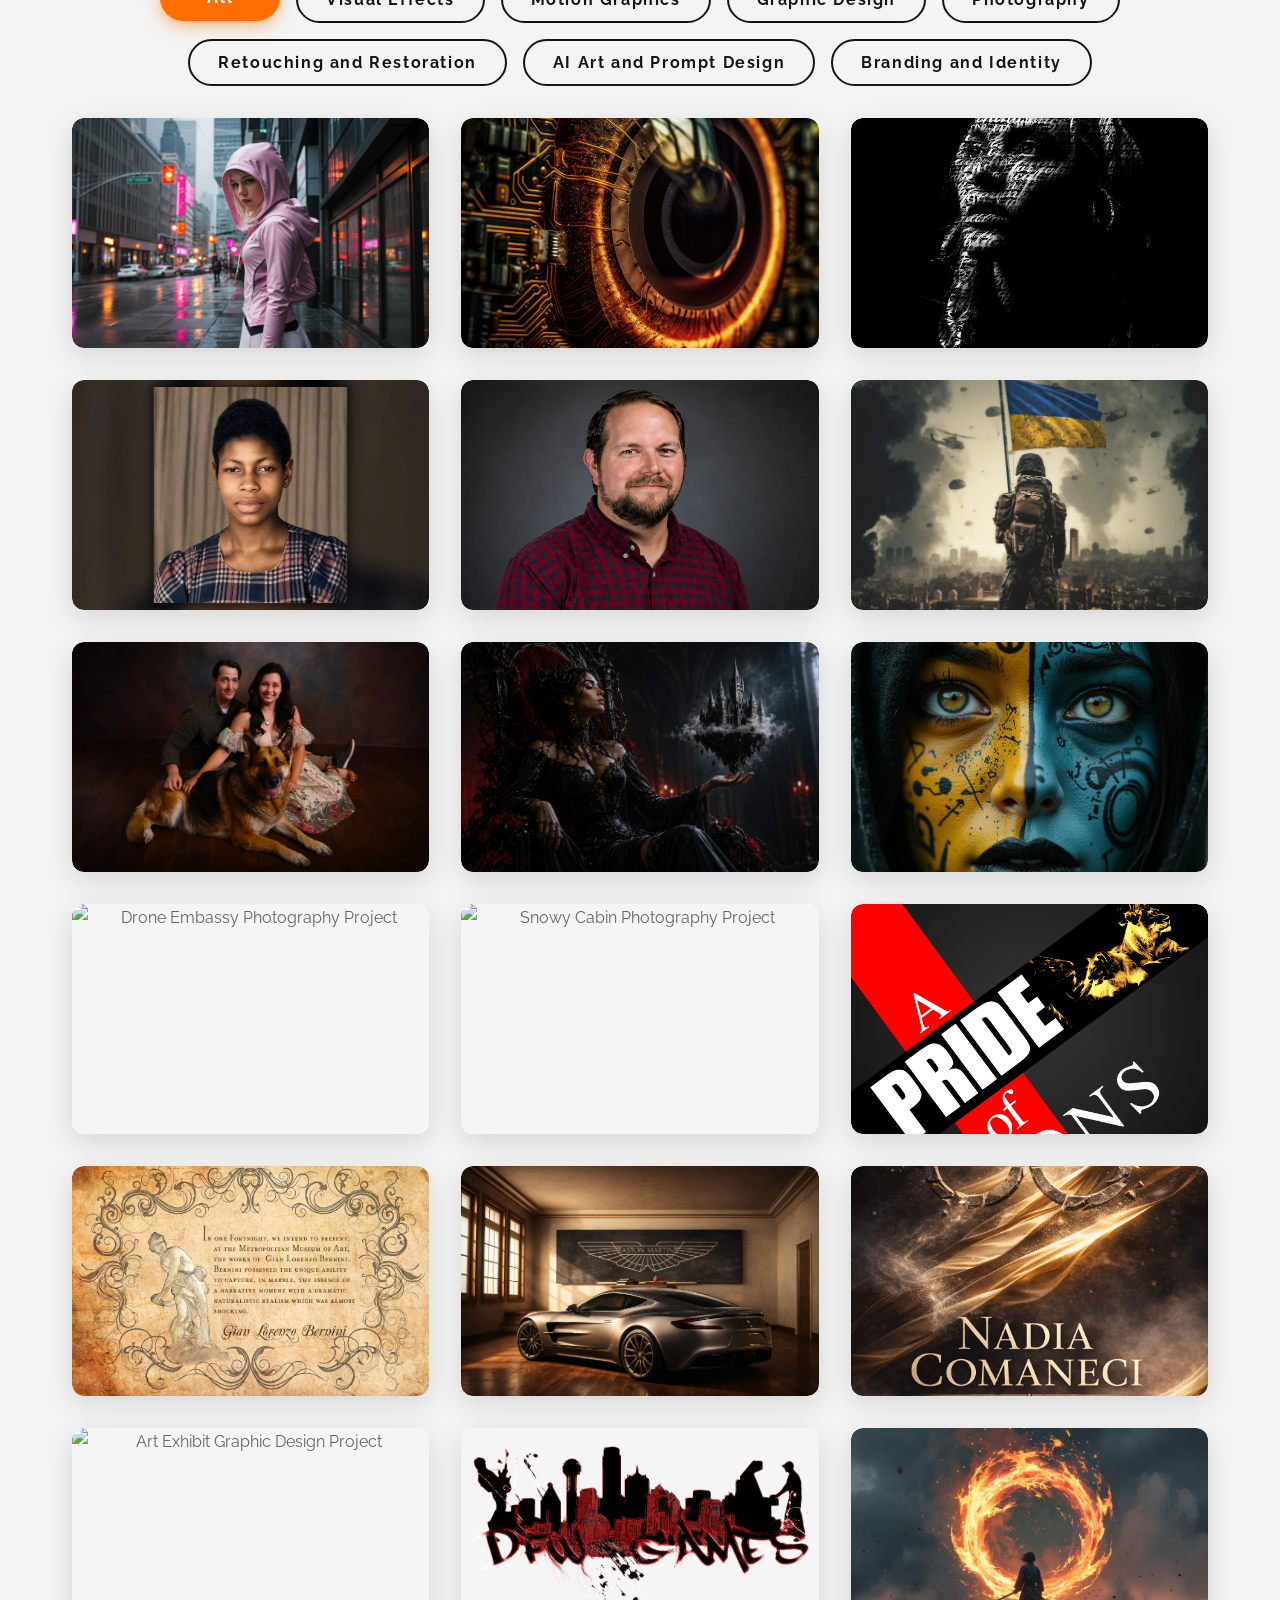
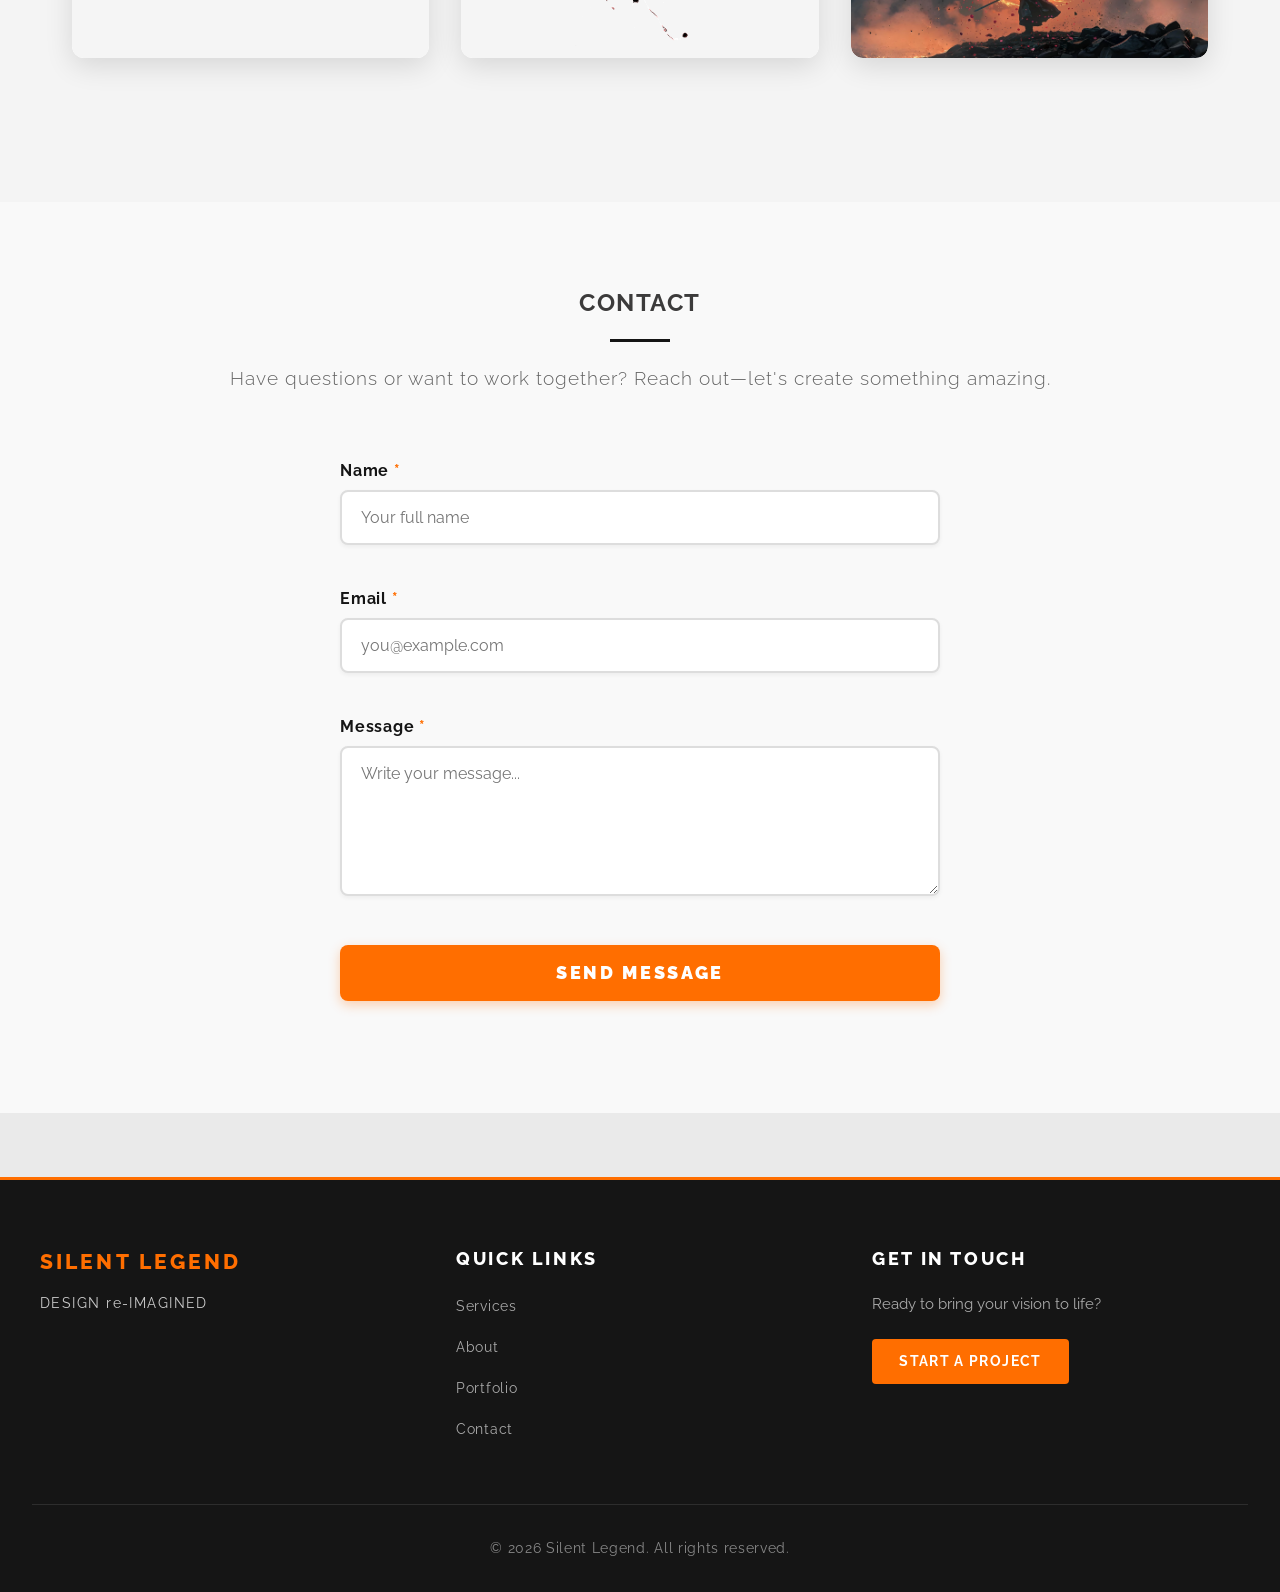
==== commit 0d674ac7: "Clarify portfolio project context" ====
--- a/index.html
+++ b/index.html
@@ -703,7 +703,7 @@
                    - data-detail-role: Project role/category
                    - data-detail-description: Full project description (OVERVIEW section)
                    - data-detail-characteristics: Additional project details (CHARACTERISTICS section)
-                   - data-detail-client: Client name
+                   - data-detail-client: Client or project context
                    - data-detail-date: Project date/year
                    - data-detail-category: Project category
                 5. Add the category class (visual-effects, motion-graphics, graphic-design, photography, retouching-and-restoration, ai-art-and-prompt-design, branding-and-identity)
@@ -934,8 +934,8 @@
             <article class="portfolio-item graphic-design" role="listitem" tabindex="0"
                 data-detail-name="ASTON MARTIN"
                 data-detail-role="Graphic Design"
-                data-detail-description="The objective of this project was to create a speculative luxury advertising concept as if commissioned by Aston Martin—demonstrating brand understanding, conceptual thinking, and visual restraint. Rather than portraying luxury as excess or fantasy, the concept reframes the Aston Martin One-77 as the culmination of discipline, study, and earned mastery. By situating the vehicle within an academic environment, the piece positions luxury as something achieved through knowledge and refinement, not assumed or displayed for spectacle. This approach aligns with high-end automotive branding standards while showcasing my ability to think strategically about narrative, symbolism, and brand tone—key considerations for client-facing creative work."
-                data-detail-objective="The objective of this project was to create a speculative luxury advertising concept as if commissioned by Aston Martin—demonstrating brand understanding, conceptual thinking, and visual restraint. Rather than portraying luxury as excess or fantasy, the concept reframes the Aston Martin One-77 as the culmination of discipline, study, and earned mastery."
+                data-detail-description="This self-directed project explores a speculative luxury advertising concept for the Aston Martin brand. It was not commissioned by or affiliated with Aston Martin. Rather than portraying luxury as excess or fantasy, the concept reframes the Aston Martin One-77 as the culmination of discipline, study, and earned mastery. By situating the vehicle within an academic environment, the piece positions luxury as something achieved through knowledge and refinement, not assumed or displayed for spectacle. The approach studies high-end automotive branding while demonstrating strategic thinking about narrative, symbolism, and brand tone."
+                data-detail-objective="Create a self-directed speculative luxury advertising concept for the Aston Martin brand while making its independent, non-commissioned context explicit. The concept reframes the Aston Martin One-77 as the culmination of discipline, study, and earned mastery rather than an expression of excess."
                 data-detail-process='{"DESIGN PROCESS & TECHNIQUE":"The design process focused on conceptual contrast: pairing one of the most exclusive production cars ever made with an environment associated with learning, restraint, and preparation. Rather than relying on overt marketing language or dramatic settings, the image was built around controlled lighting, deliberate composition, symbolic props, and negative space. The goal was to let the brand speak quietly, reinforcing confidence and maturity—qualities central to Aston Martin\u0027s identity.","PRIMARY FOCUS – MASTERY OVER DISPLAY":"The Aston Martin One-77 is presented not as a spectacle, but as a patient presence within the space. Its positioning suggests readiness rather than dominance, reinforcing the idea that true luxury is the result of preparation and intention. By avoiding aggressive angles or exaggerated motion, the car is treated as an object of contemplation—earned, not flaunted.","ENVIRONMENT – THE CLASSROOM":"The classroom setting serves as a metaphor for discipline, study, intellectual rigor, and long-term pursuit of excellence. This context reframes the car as the result of mastery rather than the starting point, subtly shifting the viewer\u0027s perception of ownership and aspiration.","BACKGROUND IMAGERY – CHALKBOARD LOGO":"The Aston Martin logo appears hand-rendered in chalk, an intentionally impermanent medium. This choice symbolizes legacy before possession, brand history as something studied and understood, and aspiration still in progress. The chalk texture contrasts with the vehicle\u0027s polished surfaces, reinforcing the progression from knowledge to achievement.","SYMBOLIC DETAIL – BOOKS & APPLE":"The books and apple act as restrained visual cues for education, patience, restraint, and earned reward. Rather than functioning as literal props, they are positioned as incidental elements—present, but not demanding attention—allowing the symbolism to register subconsciously.","LIGHTING & ATMOSPHERE":"Warm, directional light enters through tall windows, mimicking late-afternoon academic light. This lighting choice creates a contemplative mood, softens the vehicle\u0027s presence, and emphasizes texture and form over gloss. Shadows are controlled and intentional, reinforcing quiet confidence rather than drama.","COLOR PALETTE":"The palette is intentionally subdued: warm neutrals and wood tones for grounding, muted metallics to emphasize craftsmanship, and soft highlights rather than high contrast. This restraint supports the brand\u0027s understated luxury and avoids visual excess."}'
                 data-detail-characteristics="The final image presents Aston Martin not as an object of instant desire, but as the reward for mastery, discipline, and taste. By removing overt messaging and allowing symbolism, environment, and composition to carry the narrative, the piece communicates aspiration without arrogance, luxury without excess, and confidence without explanation. As a portfolio piece, it demonstrates my ability to think like a brand strategist, translate values into visual language, and produce client-ready conceptual advertising. This project serves as a speculative campaign artifact—showing not just how I design, but how I think when designing for premium brands."
                 data-detail-client="Self-Directed / Speculative Concept"
@@ -1090,7 +1090,7 @@
                         <!-- Client Info -->
                         <div class="modal-project-meta">
                             <div class="modal-meta-item" id="modal-client-item" style="display: none;">
-                                <span class="modal-meta-label">CLIENT:</span>
+                                <span class="modal-meta-label">CONTEXT:</span>
                                 <span id="modal-client" class="modal-meta-value"></span>
                             </div>
                             <div class="modal-meta-item" id="modal-date-item" style="display: none;">
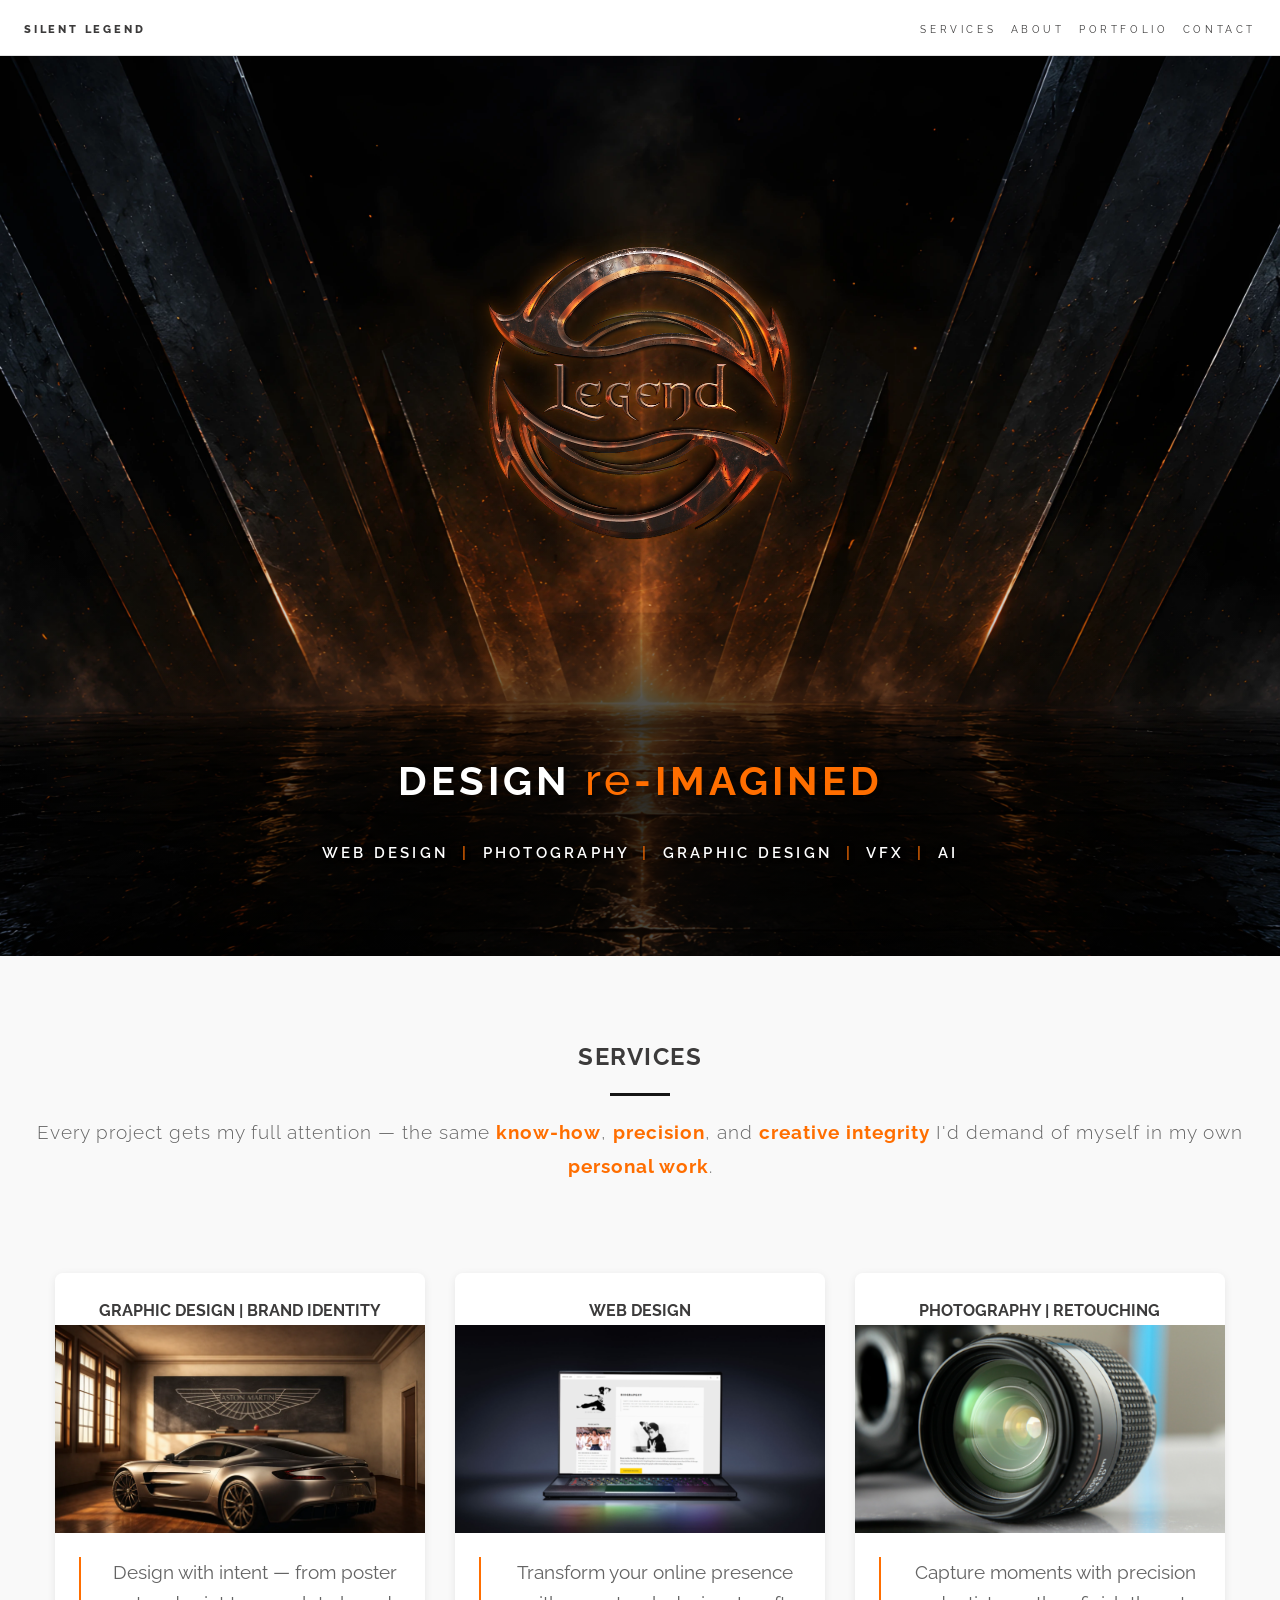
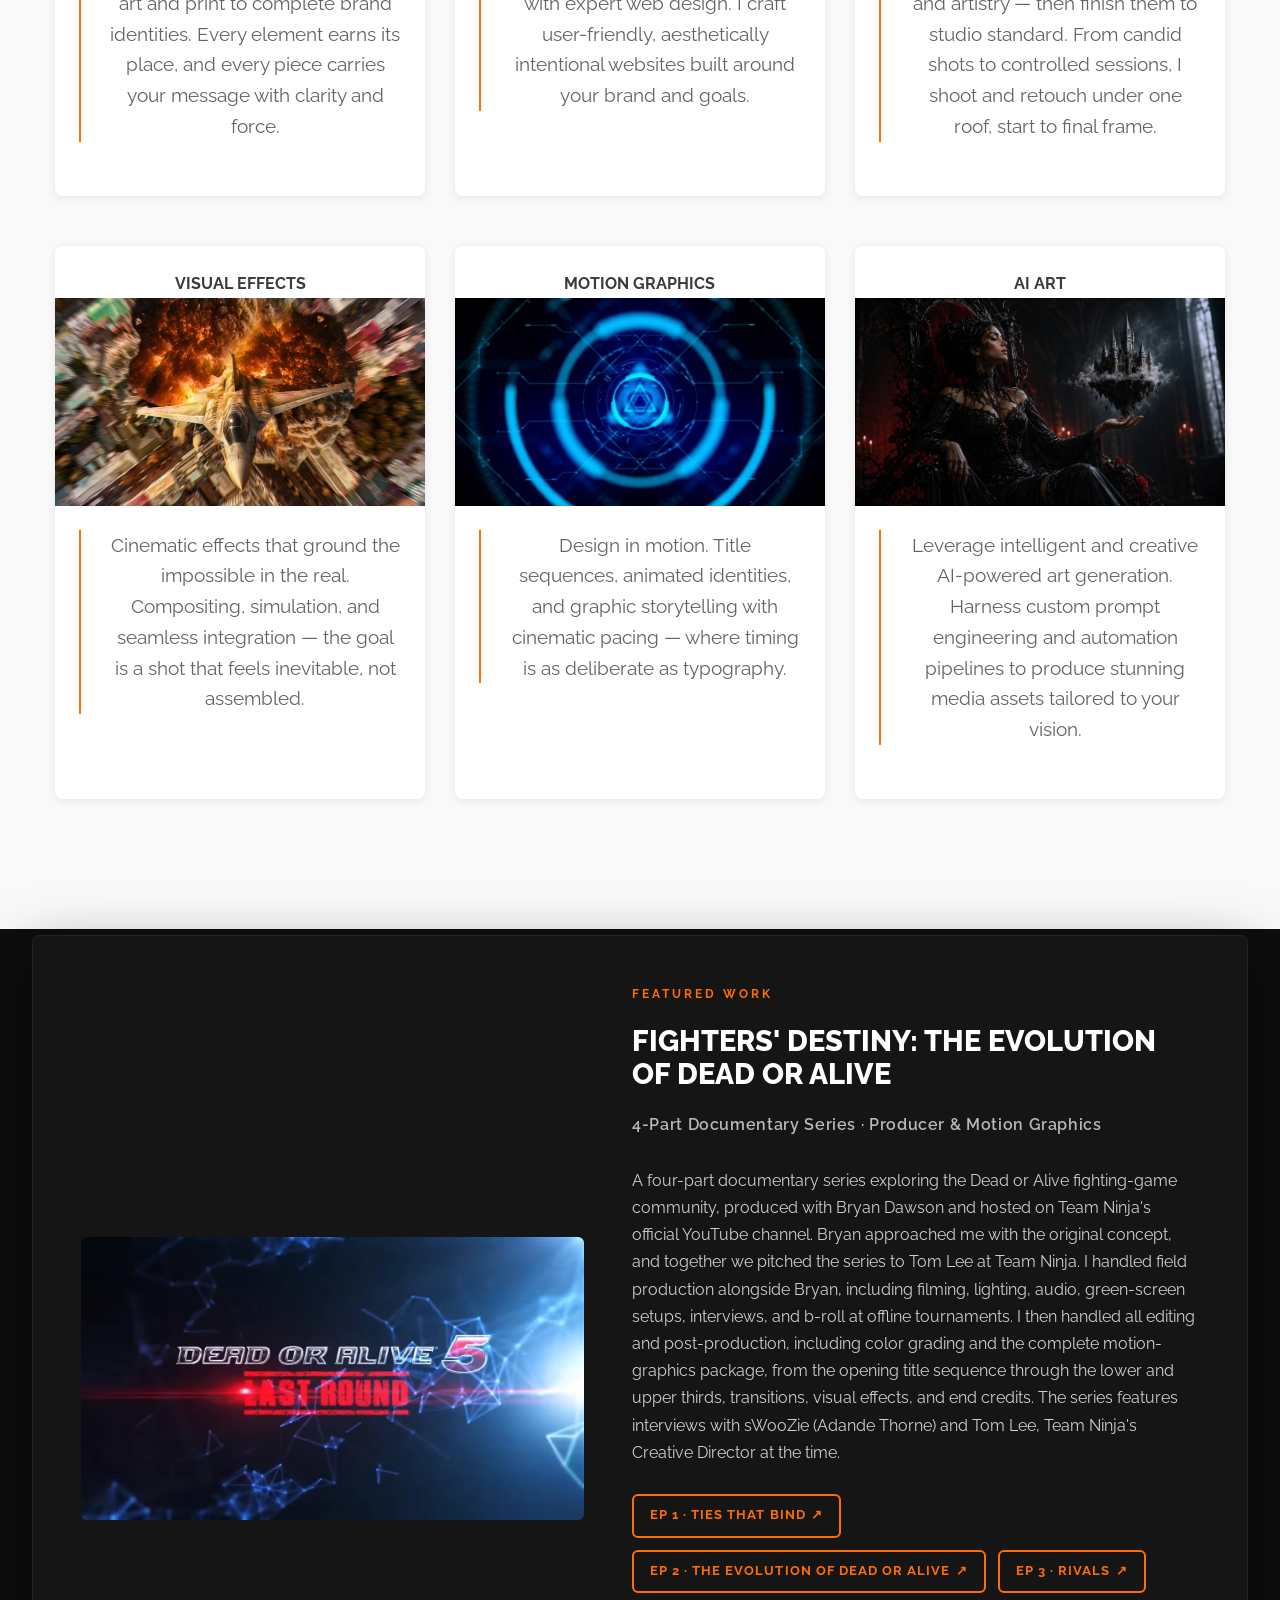
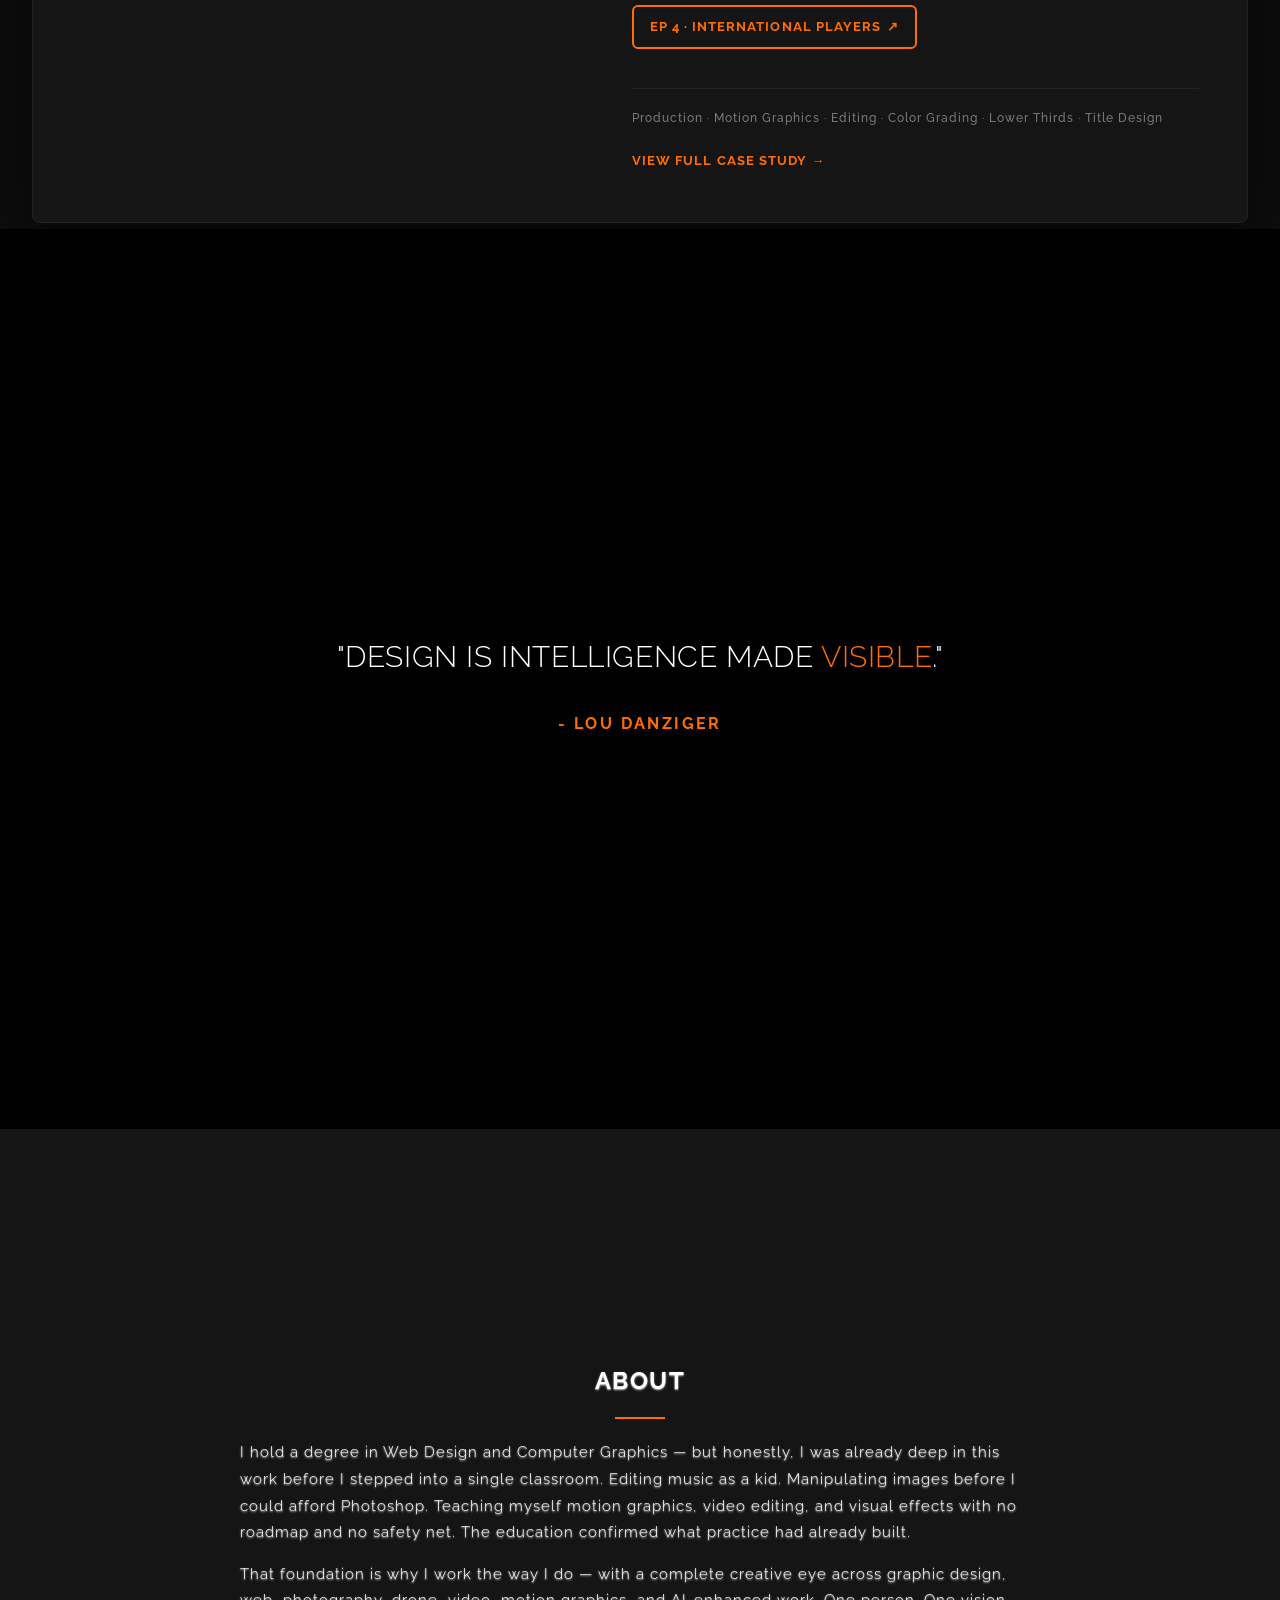
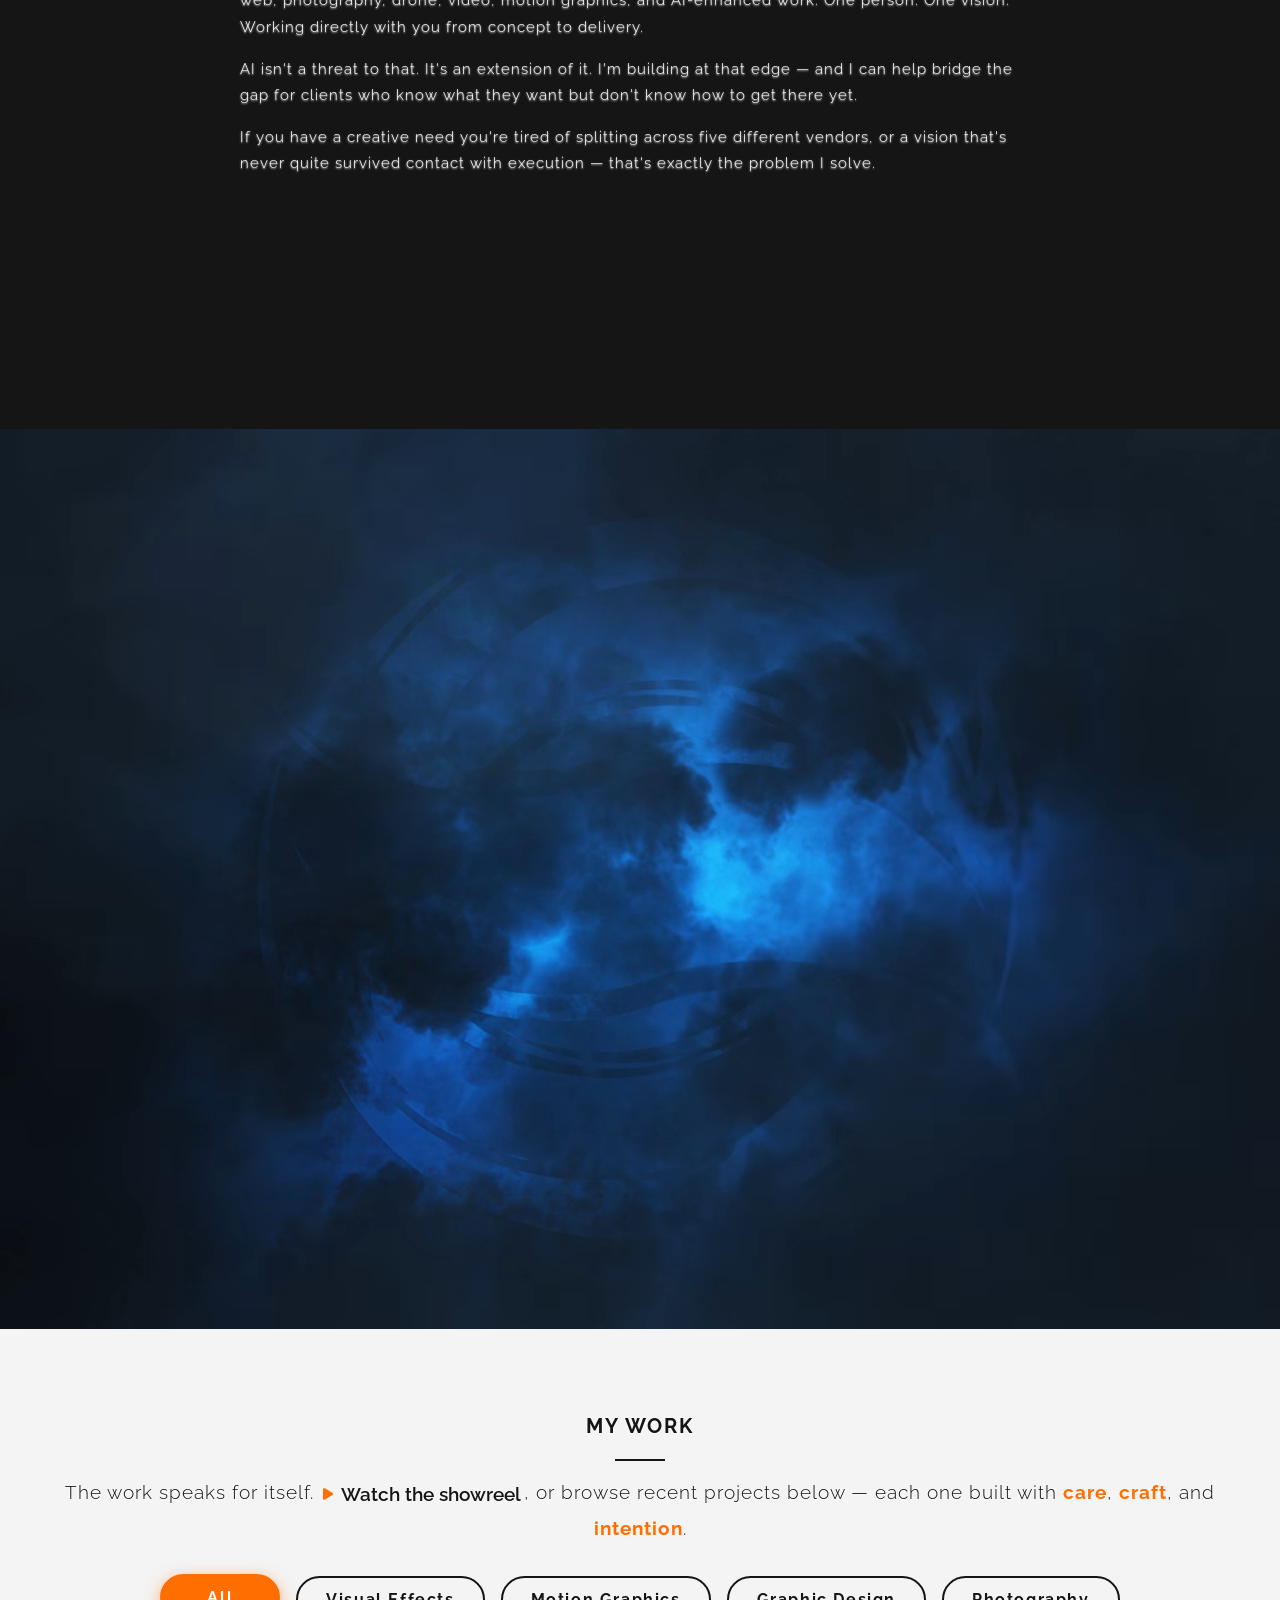
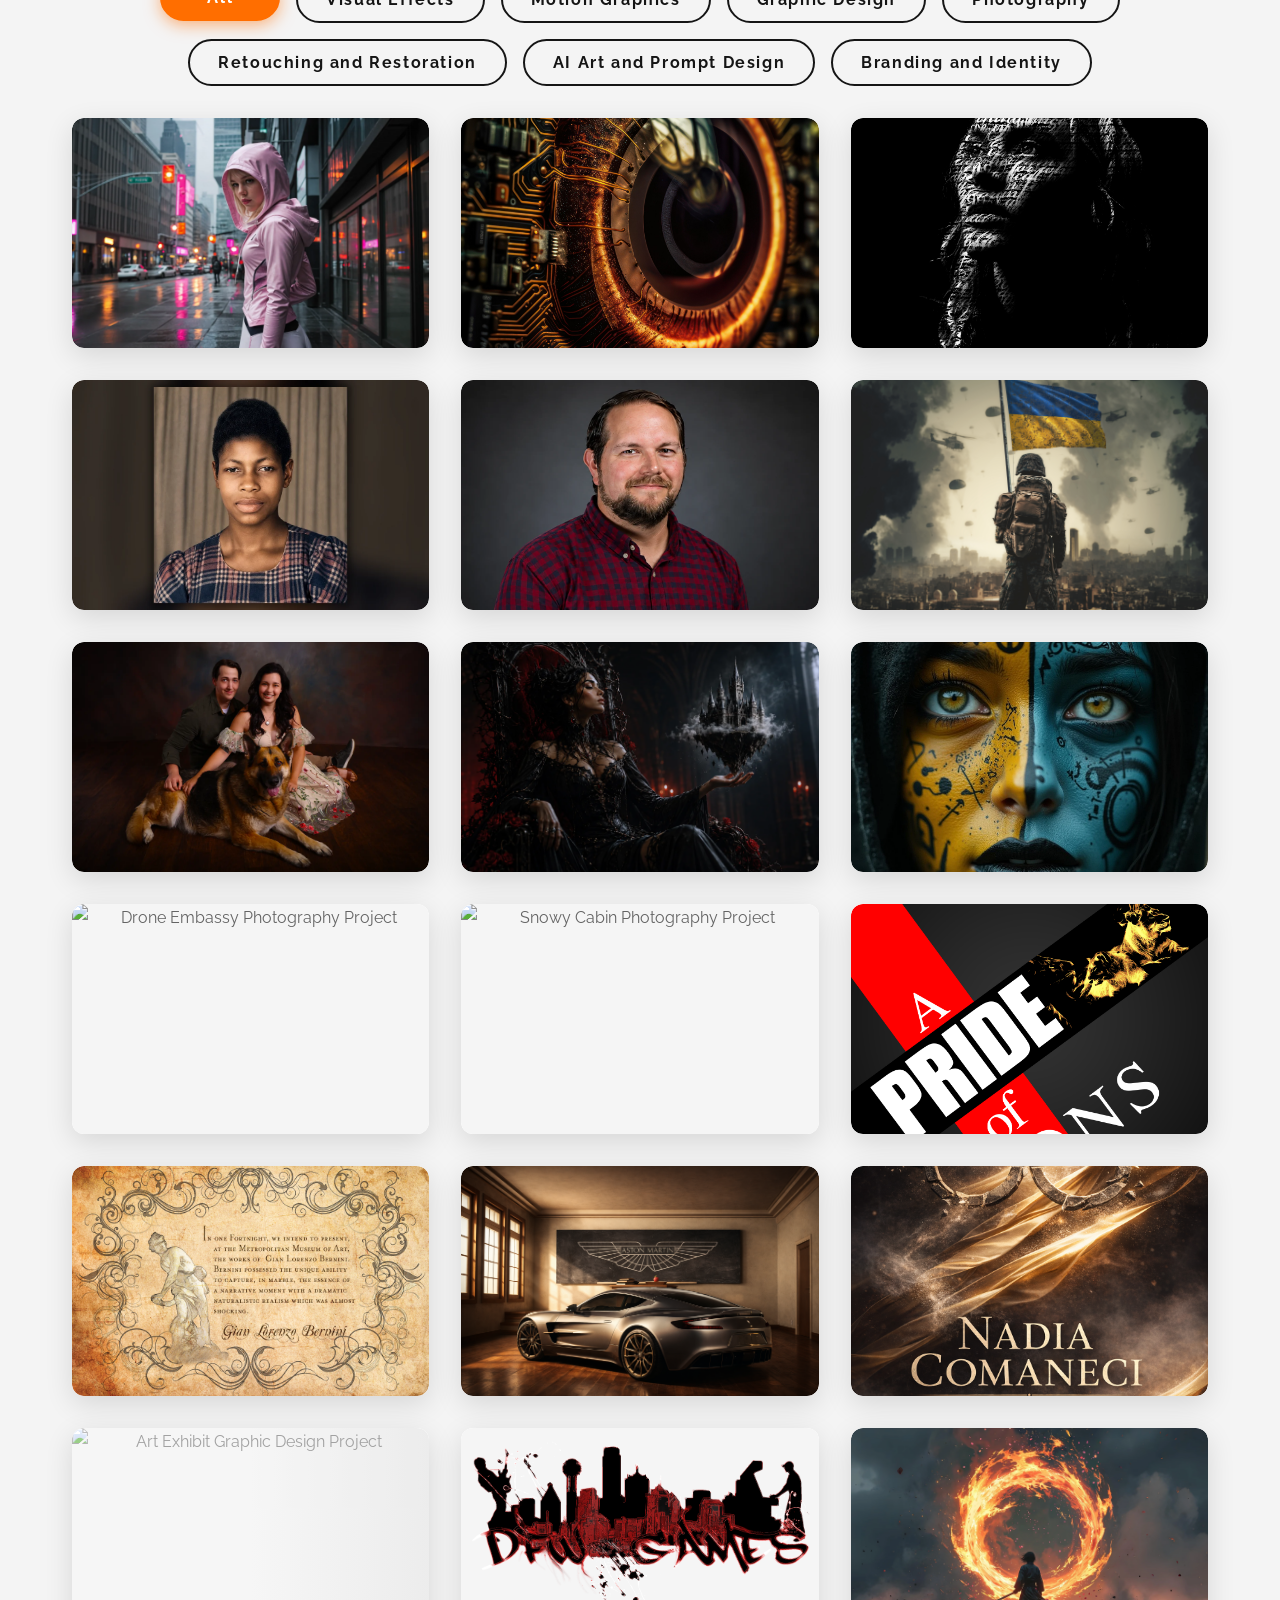
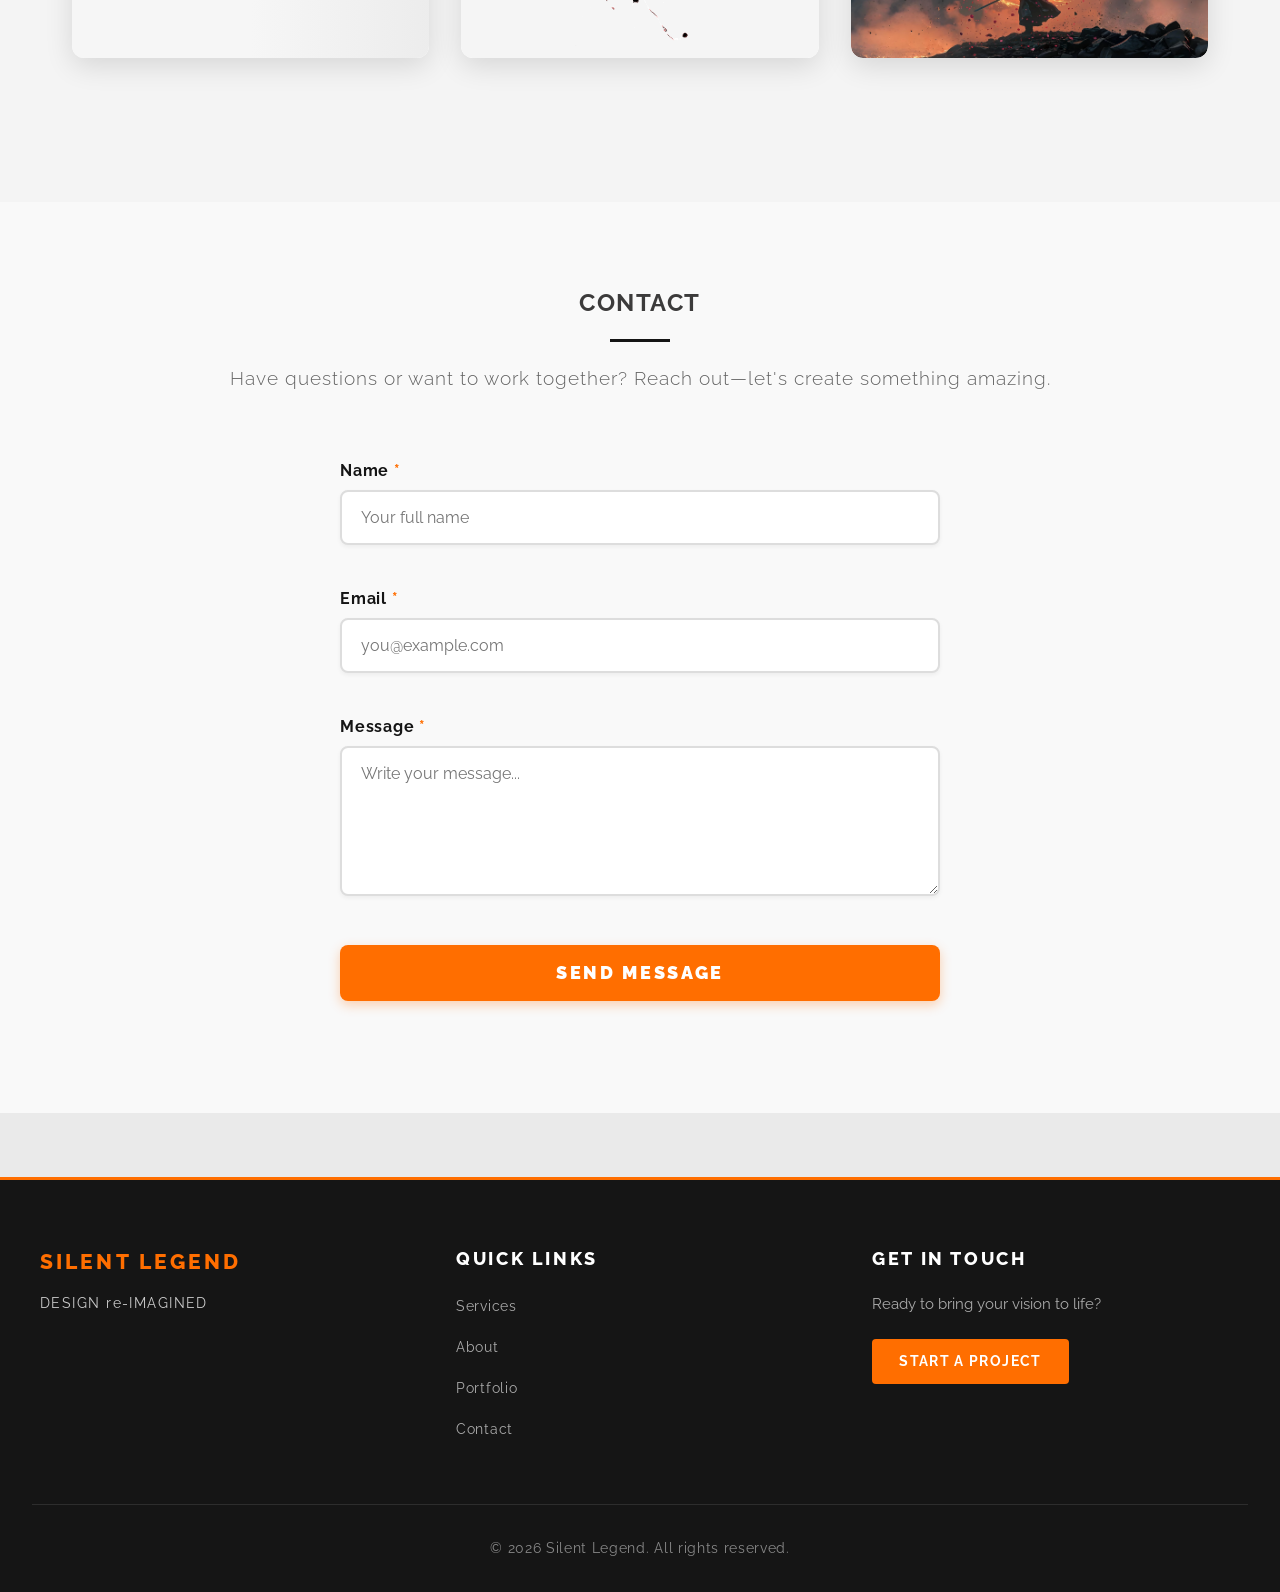
==== commit 693f5394: "Refine direct-collaboration copy" ====
--- a/index.html
+++ b/index.html
@@ -647,7 +647,7 @@
             </h2>
             <div class="lead motto">
                 <p>I hold a degree in Web Design and Computer Graphics — but honestly, I was already deep in this work before I stepped into a single classroom. Editing music as a kid. Manipulating images before I could afford Photoshop. Teaching myself motion graphics, video editing, and visual effects with no roadmap and no safety net. The education confirmed what practice had already built.</p>
-                <p>That foundation is why I work the way I do — with a complete creative eye across graphic design, web, photography, drone, video, motion graphics, and AI-enhanced work. One person. One vision. Concept to delivery, no handoffs, no junior substitutes.</p>
+                <p>That foundation is why I work the way I do — with a complete creative eye across graphic design, web, photography, drone, video, motion graphics, and AI-enhanced work. One person. One vision. Working directly with you from concept to delivery.</p>
                 <p>AI isn't a threat to that. It's an extension of it. I'm building at that edge — and I can help bridge the gap for clients who know what they want but don't know how to get there yet.</p>
                 <p>If you have a creative need you're tired of splitting across five different vendors, or a vision that's never quite survived contact with execution — that's exactly the problem I solve.</p>
             </div>
